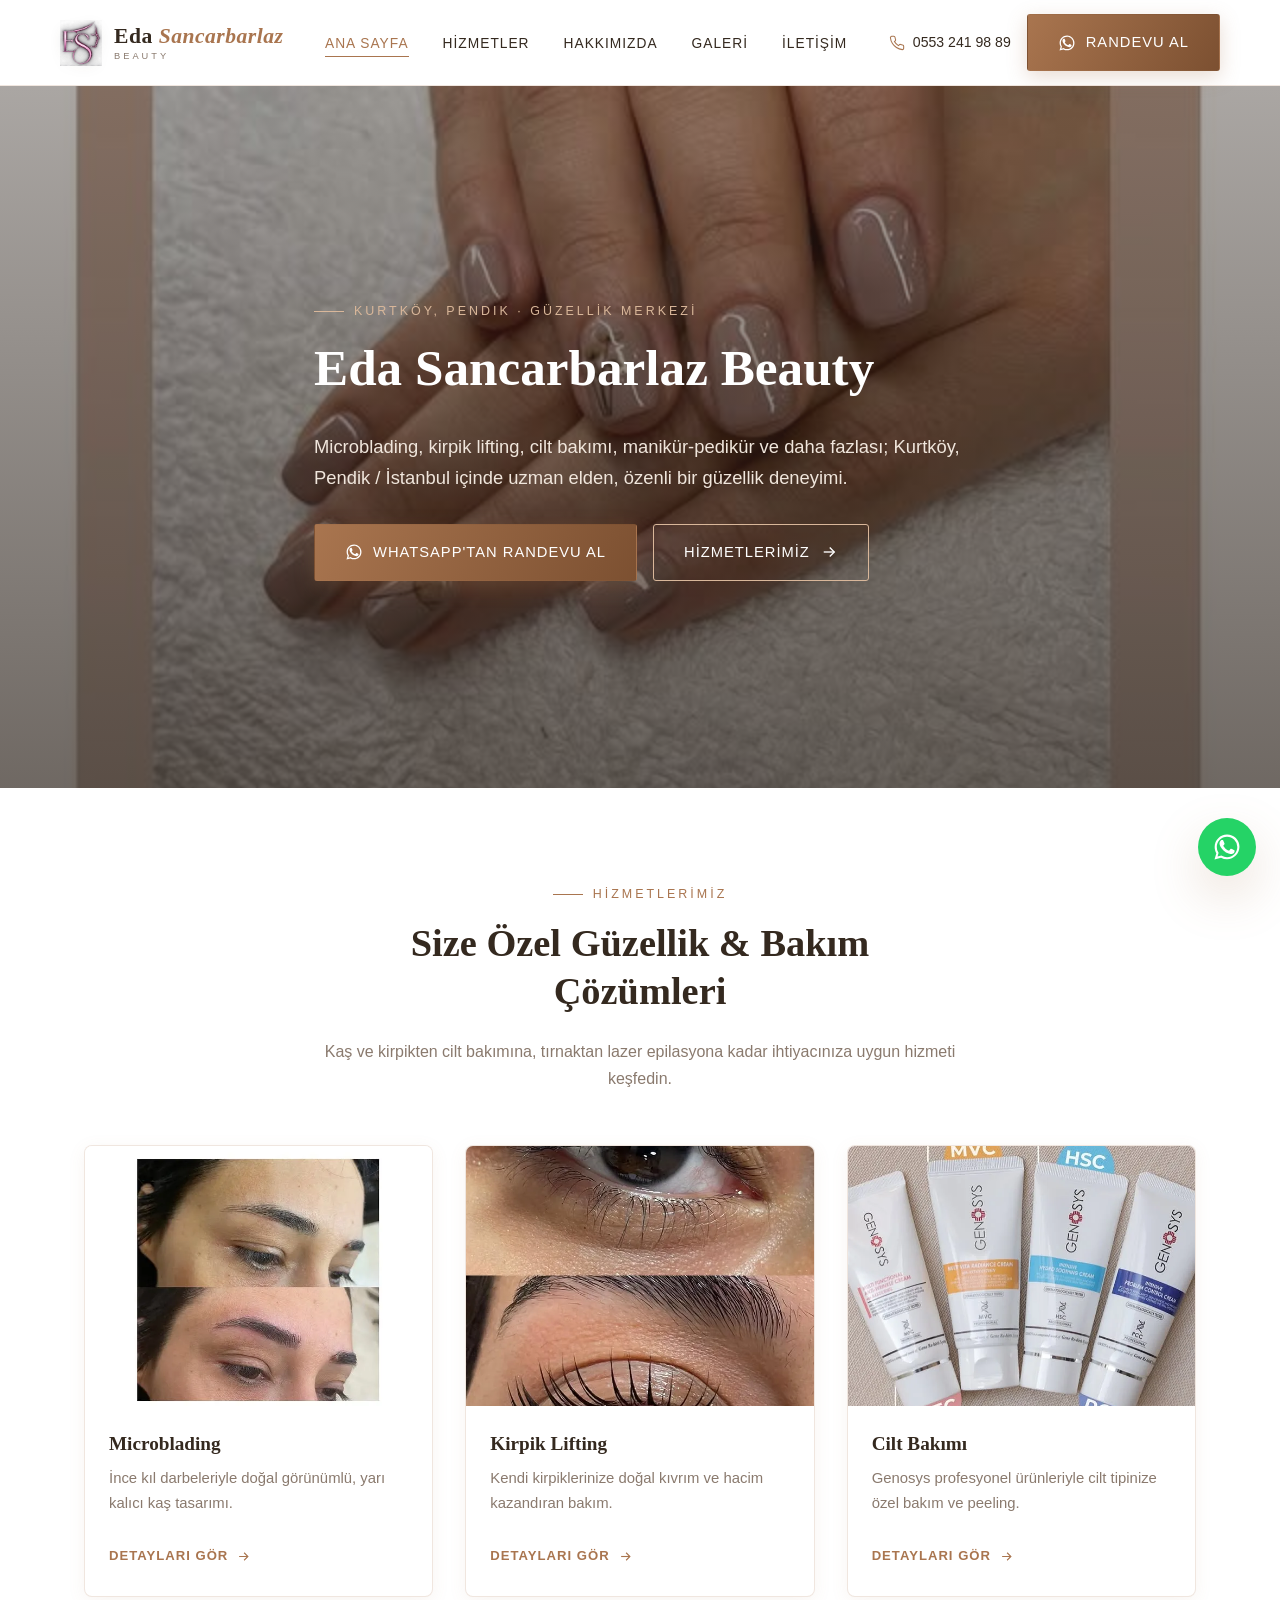
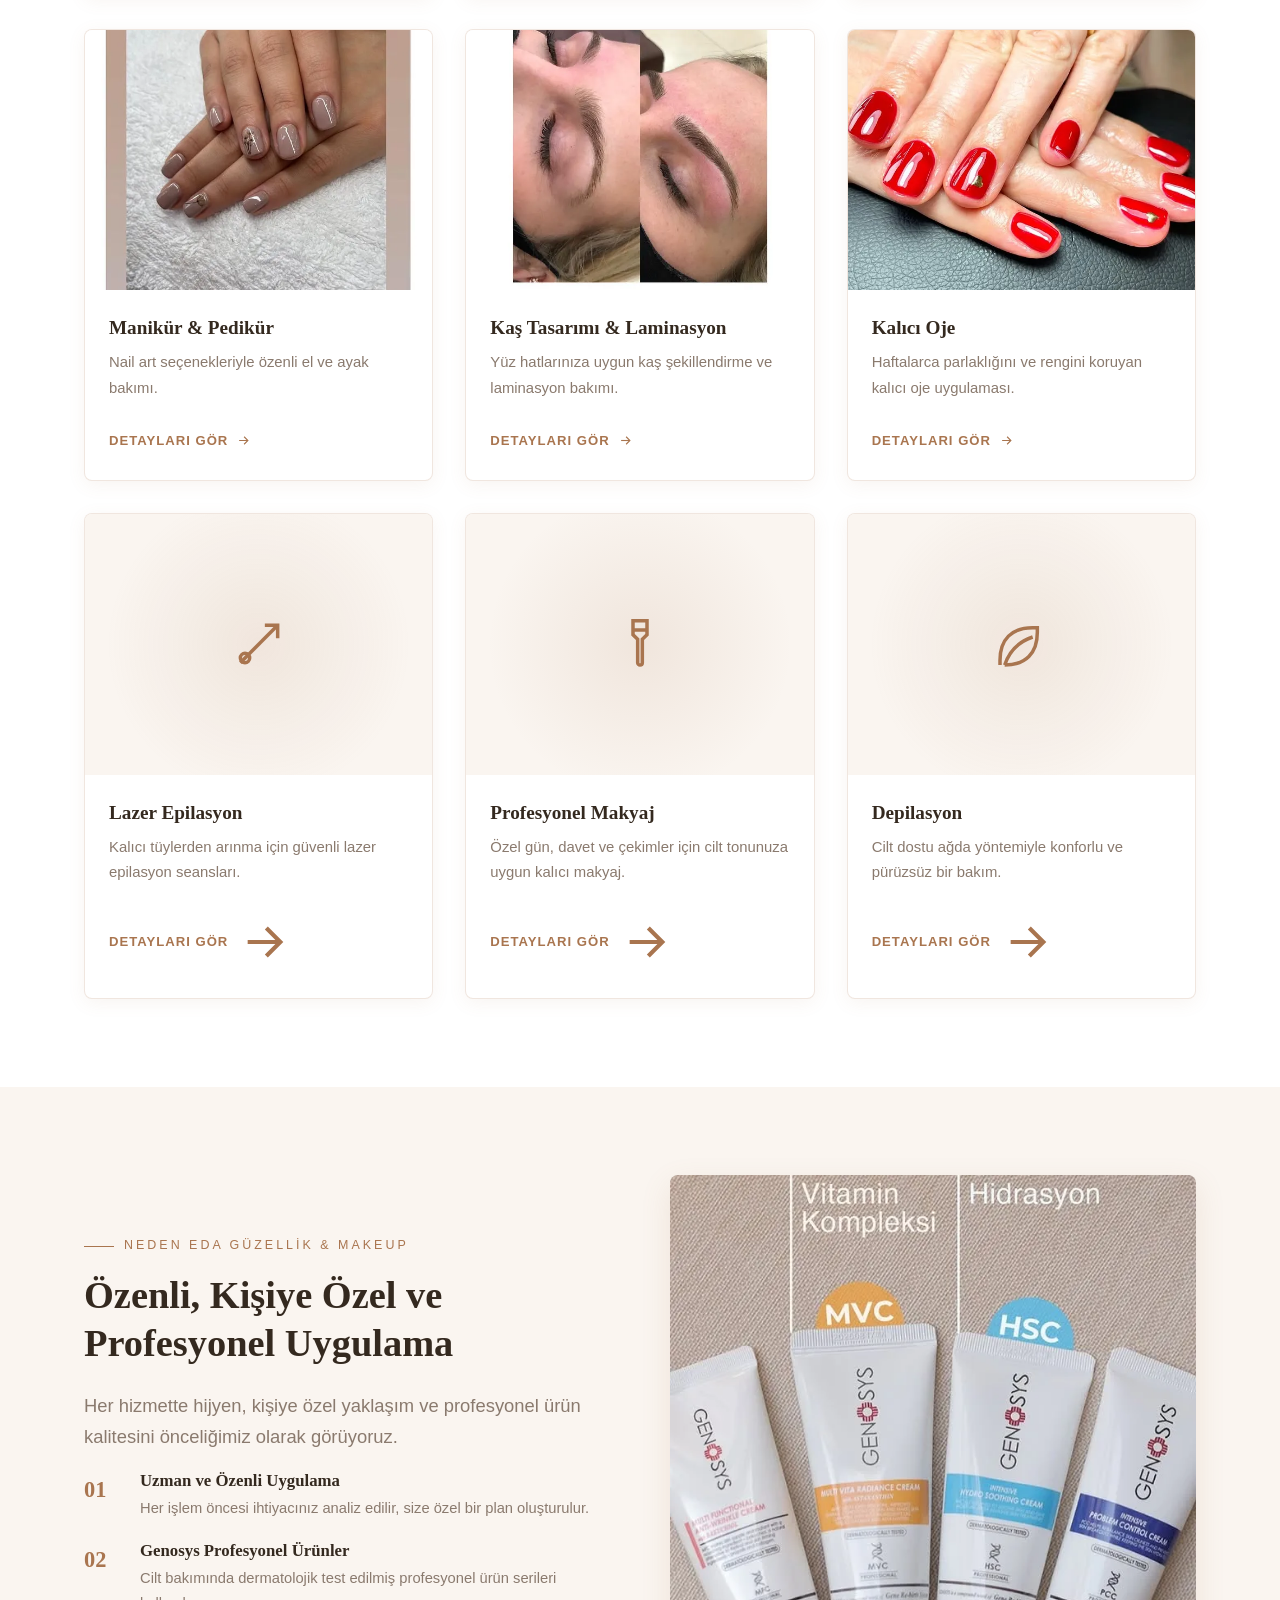
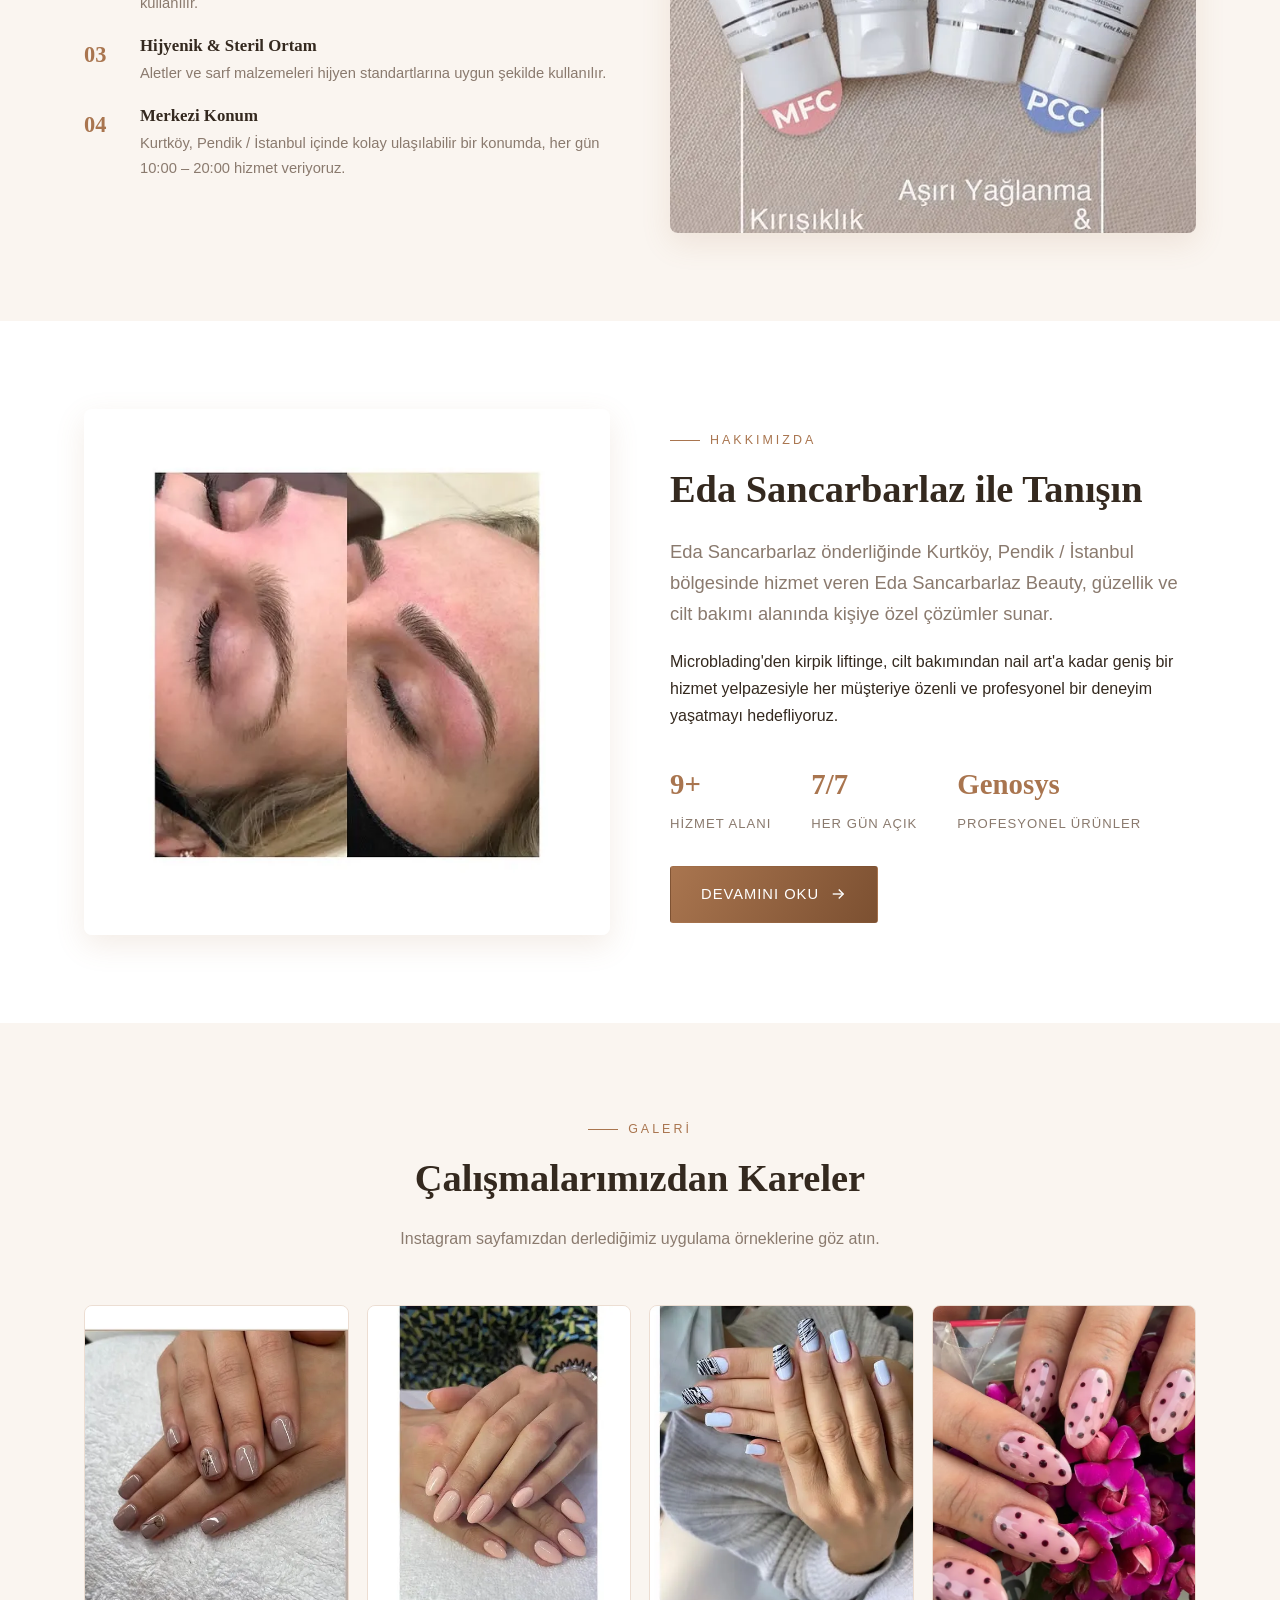
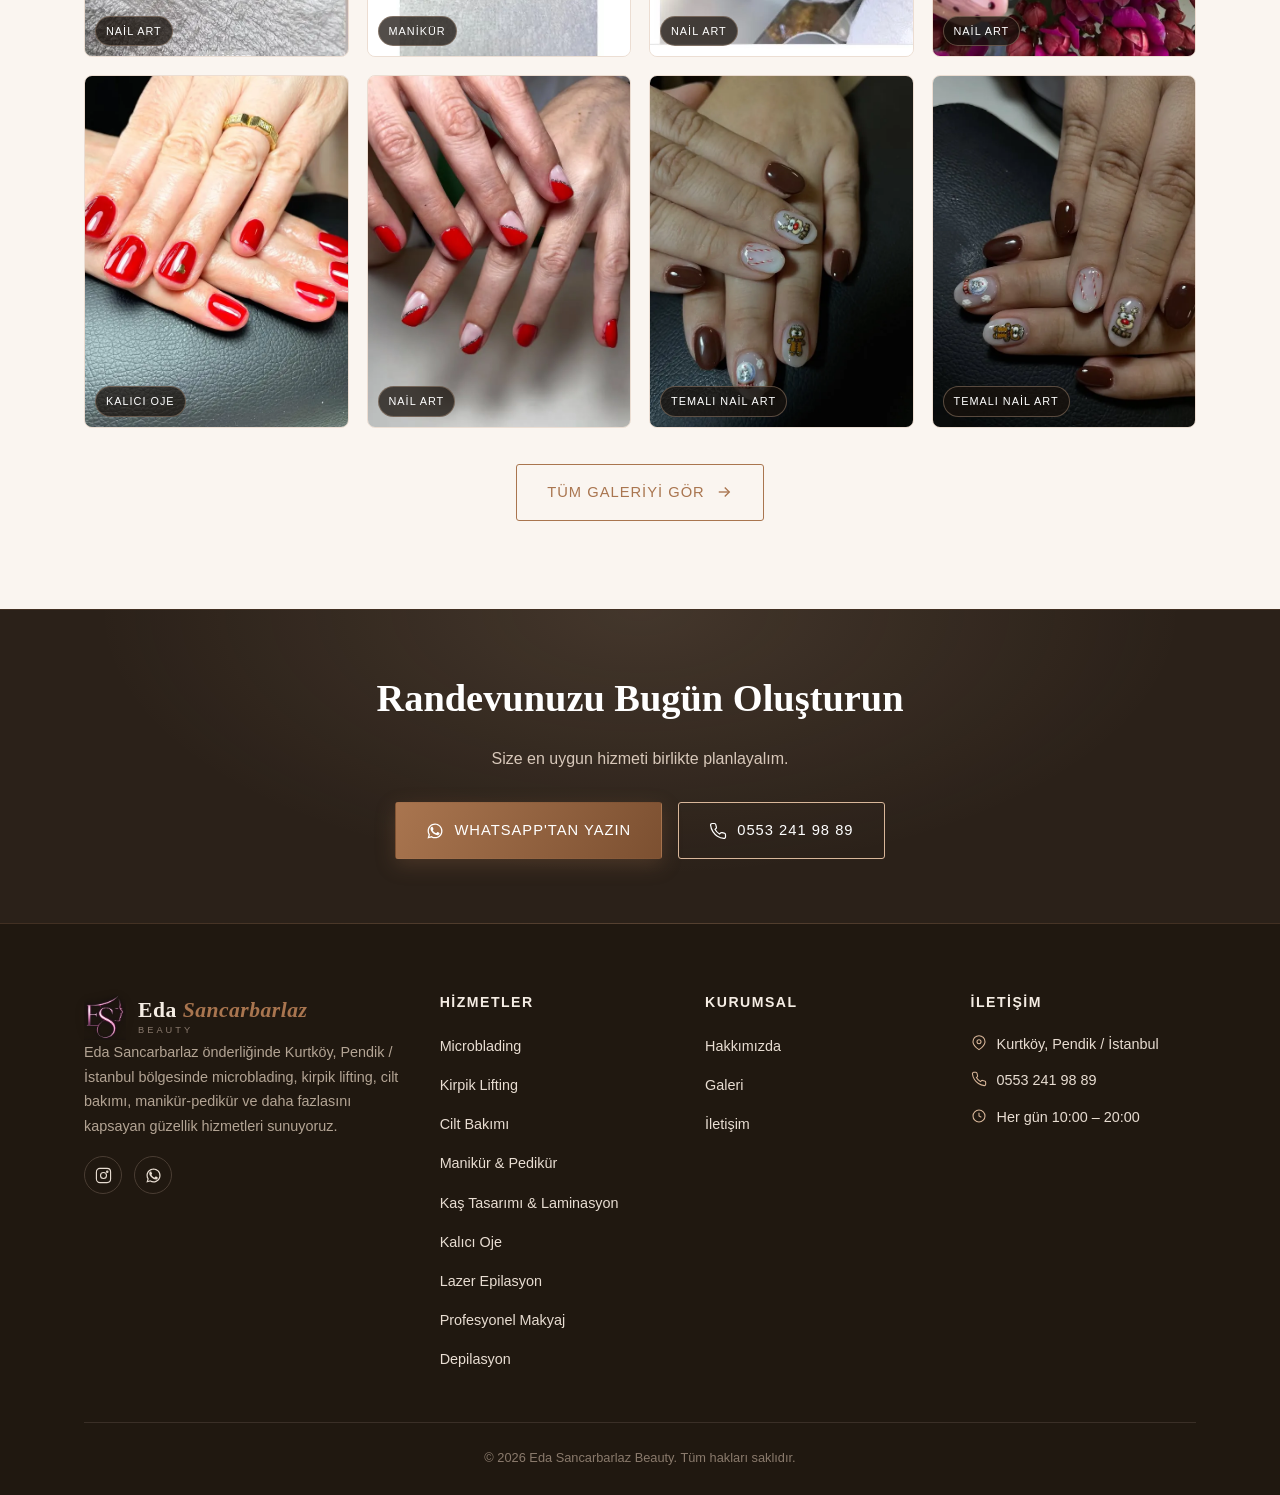
==== index.html @ d4bb1d7d "Add files via upload" ====
﻿<!DOCTYPE html>
<html lang="tr">
<head>
<meta charset="UTF-8">
<meta name="viewport" content="width=device-width, initial-scale=1.0">
<title>Eda Sancarbarlaz Beauty | Kurtköy, Pendik Güzellik Merkezi - Microblading, Kirpik Lifting, Cilt Bakımı</title>
<meta name="description" content="Kurtköy, Pendik / İstanbul içinde microblading, kirpik lifting, cilt bakımı, manikür-pedikür, kalıcı oje ve lazer epilasyon hizmetleri. Eda Sancarbarlaz Beauty ile randevunuzu oluşturun.">
<link rel="canonical" href="https://www.edasancarbarlazbeauty.com/">
<meta property="og:type" content="website">
<meta property="og:title" content="Eda Sancarbarlaz Beauty | Kurtköy, Pendik Güzellik Merkezi - Microblading, Kirpik Lifting, Cilt Bakımı">
<meta property="og:description" content="Kurtköy, Pendik / İstanbul içinde microblading, kirpik lifting, cilt bakımı, manikür-pedikür, kalıcı oje ve lazer epilasyon hizmetleri. Eda Sancarbarlaz Beauty ile randevunuzu oluşturun.">
<meta property="og:locale" content="tr_TR">
<meta property="og:site_name" content="Eda Sancarbarlaz Beauty">
<meta name="robots" content="index, follow">
<link rel="icon" href="assets/img/favicon.png" type="image/png">
<link rel="preconnect" href="https://fonts.googleapis.com">
<link rel="preconnect" href="https://fonts.gstatic.com" crossorigin="">
<link href="css2?family=Playfair+Display:wght@600;700&amp;family=Jost:wght@300;400;500;600&amp;display=swap" rel="stylesheet">
<link rel="stylesheet" href="assets/css/style.css">

<script type="application/ld+json">
{
  "@context": "https://schema.org",
  "@type": "BeautySalon",
  "name": "Eda Sancarbarlaz Beauty",
  "image": "https://www.edasancarbarlazbeauty.com/assets/img/logo-full.jpg",
  "logo": "https://www.edasancarbarlazbeauty.com/assets/img/logo-full.jpg",
  "url": "https://www.edasancarbarlazbeauty.com/",
  "telephone": "+905532419889",
  "priceRange": "$$",
  "address": {
    "@type": "PostalAddress",
    "addressLocality": "Kurtköy, Pendik",
    "addressRegion": "İstanbul",
    "addressCountry": "TR"
  },
  "openingHoursSpecification": [{
    "@type": "OpeningHoursSpecification",
    "dayOfWeek": ["Monday","Tuesday","Wednesday","Thursday","Friday","Saturday","Sunday"],
    "opens": "10:00",
    "closes": "20:00"
  }],
  "sameAs": ["https://www.instagram.com/edaguzellikmakeup"]
}
</script>
</head>
<body>
<header class="site-header">
  <div class="container header-inner">
    <a href="index.html" class="logo"><picture><source srcset="assets/img/logo-icon.webp" type="image/webp"><img src="assets/img/logo-icon.png" alt="Eda Sancarbarlaz Beauty logo" class="logo-icon"></picture><span class="logo-text">Eda <span>Sancarbarlaz</span><small>Beauty</small></span></a>
    <nav class="main-nav"><ul><li><a class="active" href="index.html">Ana Sayfa</a></li><li><a class="" href="hizmetler.html">Hizmetler</a></li><li><a class="" href="hakkimizda.html">Hakkımızda</a></li><li><a class="" href="galeri.html">Galeri</a></li><li><a class="" href="iletisim.html">İletişim</a></li></ul></nav>
    <div class="header-actions">
      <div class="header-phone"><svg viewbox="0 0 24 24" fill="none" stroke="currentColor" stroke-width="1.6"><path d="M22 16.92v3a2 2 0 0 1-2.18 2 19.79 19.79 0 0 1-8.63-3.07 19.5 19.5 0 0 1-6-6 19.79 19.79 0 0 1-3.07-8.67A2 2 0 0 1 4.11 2h3a2 2 0 0 1 2 1.72c.127.96.361 1.903.7 2.81a2 2 0 0 1-.45 2.11L8.09 9.91a16 16 0 0 0 6 6l1.27-1.27a2 2 0 0 1 2.11-.45c.907.339 1.85.573 2.81.7A2 2 0 0 1 22 16.92z"></path></svg><a href="tel:+905532419889">0553 241 98 89</a></div>
      <a class="btn btn-gold" href="https://wa.me/905532419889" target="_blank" rel="noopener"><svg viewbox="0 0 24 24" fill="currentColor"><path d="M17.472 14.382c-.297-.149-1.758-.867-2.03-.967-.273-.099-.471-.148-.67.15-.197.297-.767.966-.94 1.164-.173.199-.347.223-.644.075-.297-.15-1.255-.463-2.39-1.475-.883-.788-1.48-1.761-1.653-2.059-.173-.297-.018-.458.13-.606.134-.133.298-.347.446-.52.149-.174.198-.298.298-.497.099-.198.05-.371-.025-.52-.075-.149-.669-1.612-.916-2.207-.242-.579-.487-.5-.669-.51-.173-.008-.371-.01-.57-.01-.198 0-.52.074-.792.372-.272.297-1.04 1.016-1.04 2.479 0 1.462 1.065 2.875 1.213 3.074.149.198 2.096 3.2 5.077 4.487.709.306 1.262.489 1.694.625.712.227 1.36.195 1.871.118.571-.085 1.758-.719 2.006-1.413.248-.694.248-1.289.173-1.413-.074-.124-.272-.198-.57-.347z"></path><path d="M12.04 2C6.58 2 2.13 6.45 2.13 11.91c0 1.85.5 3.58 1.36 5.07L2 22l5.2-1.44a9.94 9.94 0 0 0 4.84 1.23h.01c5.46 0 9.91-4.45 9.91-9.91 0-2.65-1.03-5.14-2.9-7.01A9.87 9.87 0 0 0 12.04 2zm0 18.1h-.01a8.2 8.2 0 0 1-4.18-1.14l-.3-.18-3.09.85.83-3.01-.2-.31a8.18 8.18 0 0 1-1.26-4.4c0-4.52 3.68-8.2 8.21-8.2 2.19 0 4.25.86 5.8 2.41a8.15 8.15 0 0 1 2.4 5.8c0 4.53-3.68 8.18-8.2 8.18z"></path></svg>Randevu Al</a>
      <button class="nav-toggle" aria-label="Menü"><span></span><span></span><span></span></button>
    </div>
  </div>
</header>

<section class="hero hero-slider">
  <div class="hero-slides"><div class="hero-slide active" style="background-image:url('assets/img/manikur-mor-cicek-tasarim.jpg')"></div><div class="hero-slide" style="background-image:url('assets/img/kalici-oje-kirmizi.jpg')"></div><div class="hero-slide" style="background-image:url('assets/img/kirpik-lifting-oncesi-sonrasi.jpg')"></div><div class="hero-slide" style="background-image:url('assets/img/genosys-profesyonel-cilt-bakim-urunleri.jpg')"></div><div class="hero-slide" style="background-image:url('assets/img/kas-tasarimi-oncesi-sonrasi.jpg')"></div></div>
  <div class="hero-overlay"></div>
  <div class="container hero-content">
    <div class="eyebrow">KURTKÖY, PENDIK &middot; GÜZELLİK MERKEZİ</div>
    <h1>Eda Sancarbarlaz Beauty</h1>
    <p class="lead">Microblading, kirpik lifting, cilt bakımı, manikür-pedikür ve daha fazlası; Kurtköy, Pendik / İstanbul içinde uzman elden, özenli bir güzellik deneyimi.</p>
    <div class="hero-cta">
      <a class="btn btn-gold" href="https://wa.me/905532419889" target="_blank" rel="noopener"><svg viewbox="0 0 24 24" fill="currentColor"><path d="M17.472 14.382c-.297-.149-1.758-.867-2.03-.967-.273-.099-.471-.148-.67.15-.197.297-.767.966-.94 1.164-.173.199-.347.223-.644.075-.297-.15-1.255-.463-2.39-1.475-.883-.788-1.48-1.761-1.653-2.059-.173-.297-.018-.458.13-.606.134-.133.298-.347.446-.52.149-.174.198-.298.298-.497.099-.198.05-.371-.025-.52-.075-.149-.669-1.612-.916-2.207-.242-.579-.487-.5-.669-.51-.173-.008-.371-.01-.57-.01-.198 0-.52.074-.792.372-.272.297-1.04 1.016-1.04 2.479 0 1.462 1.065 2.875 1.213 3.074.149.198 2.096 3.2 5.077 4.487.709.306 1.262.489 1.694.625.712.227 1.36.195 1.871.118.571-.085 1.758-.719 2.006-1.413.248-.694.248-1.289.173-1.413-.074-.124-.272-.198-.57-.347z"></path><path d="M12.04 2C6.58 2 2.13 6.45 2.13 11.91c0 1.85.5 3.58 1.36 5.07L2 22l5.2-1.44a9.94 9.94 0 0 0 4.84 1.23h.01c5.46 0 9.91-4.45 9.91-9.91 0-2.65-1.03-5.14-2.9-7.01A9.87 9.87 0 0 0 12.04 2zm0 18.1h-.01a8.2 8.2 0 0 1-4.18-1.14l-.3-.18-3.09.85.83-3.01-.2-.31a8.18 8.18 0 0 1-1.26-4.4c0-4.52 3.68-8.2 8.21-8.2 2.19 0 4.25.86 5.8 2.41a8.15 8.15 0 0 1 2.4 5.8c0 4.53-3.68 8.18-8.2 8.18z"></path></svg>WhatsApp'tan Randevu Al</a>
      <a class="btn btn-outline on-dark" href="hizmetler.html">Hizmetlerimiz <svg viewbox="0 0 24 24" fill="none" stroke="currentColor" stroke-width="1.8"><path d="M5 12h14"></path><path d="m13 6 6 6-6 6"></path></svg></a>
    </div>
  </div>
</section>

<section class="section">
  <div class="container">
    <div class="section-head">
      <div class="eyebrow" style="justify-content:center">HİZMETLERİMİZ</div>
      <h2>Size Özel Güzellik &amp; Bakım Çözümleri</h2>
      <p>Kaş ve kirpikten cilt bakımına, tırnaktan lazer epilasyona kadar ihtiyacınıza uygun hizmeti keşfedin.</p>
    </div>
    <div class="grid grid-3"><a class="service-card" href="hizmetler/microblading.html">
          <div class="img-wrap"><picture><source srcset="assets/img/microblading-oncesi-sonrasi.webp" type="image/webp"><img src="assets/img/microblading-oncesi-sonrasi.jpg" alt="Microblading (Kaş Kalıcı Makyaj)" class="" loading="eager"></picture></div>
          <div class="card-body">
            <h3>Microblading</h3>
            <p>İnce kıl darbeleriyle doğal görünümlü, yarı kalıcı kaş tasarımı.</p>
            <span class="card-link">Detayları Gör <svg viewbox="0 0 24 24" fill="none" stroke="currentColor" stroke-width="1.8"><path d="M5 12h14"></path><path d="m13 6 6 6-6 6"></path></svg></span>
          </div>
        </a><a class="service-card" href="hizmetler/kirpik-lifting.html">
          <div class="img-wrap"><picture><source srcset="assets/img/kirpik-lifting-oncesi-sonrasi.webp" type="image/webp"><img src="assets/img/kirpik-lifting-oncesi-sonrasi.jpg" alt="Kirpik Lifting (Lash Lift)" class="" loading="eager"></picture></div>
          <div class="card-body">
            <h3>Kirpik Lifting</h3>
            <p>Kendi kirpiklerinize doğal kıvrım ve hacim kazandıran bakım.</p>
            <span class="card-link">Detayları Gör <svg viewbox="0 0 24 24" fill="none" stroke="currentColor" stroke-width="1.8"><path d="M5 12h14"></path><path d="m13 6 6 6-6 6"></path></svg></span>
          </div>
        </a><a class="service-card" href="hizmetler/cilt-bakimi.html">
          <div class="img-wrap"><picture><source srcset="assets/img/genosys-profesyonel-cilt-bakim-urunleri.webp" type="image/webp"><img src="assets/img/genosys-profesyonel-cilt-bakim-urunleri.jpg" alt="Cilt Bakımı (Genosys Profesyonel Bakım)" class="" loading="eager"></picture></div>
          <div class="card-body">
            <h3>Cilt Bakımı</h3>
            <p>Genosys profesyonel ürünleriyle cilt tipinize özel bakım ve peeling.</p>
            <span class="card-link">Detayları Gör <svg viewbox="0 0 24 24" fill="none" stroke="currentColor" stroke-width="1.8"><path d="M5 12h14"></path><path d="m13 6 6 6-6 6"></path></svg></span>
          </div>
        </a><a class="service-card" href="hizmetler/manikur-pedikur.html">
          <div class="img-wrap"><picture><source srcset="assets/img/manikur-mor-cicek-tasarim.webp" type="image/webp"><img src="assets/img/manikur-mor-cicek-tasarim.jpg" alt="Manikür & Pedikür" class="" loading="eager"></picture></div>
          <div class="card-body">
            <h3>Manikür & Pedikür</h3>
            <p>Nail art seçenekleriyle özenli el ve ayak bakımı.</p>
            <span class="card-link">Detayları Gör <svg viewbox="0 0 24 24" fill="none" stroke="currentColor" stroke-width="1.8"><path d="M5 12h14"></path><path d="m13 6 6 6-6 6"></path></svg></span>
          </div>
        </a><a class="service-card" href="hizmetler/kas-tasarimi.html">
          <div class="img-wrap"><picture><source srcset="assets/img/kas-tasarimi-oncesi-sonrasi.webp" type="image/webp"><img src="assets/img/kas-tasarimi-oncesi-sonrasi.jpg" alt="Kaş Tasarımı & Laminasyon" class="" loading="eager"></picture></div>
          <div class="card-body">
            <h3>Kaş Tasarımı & Laminasyon</h3>
            <p>Yüz hatlarınıza uygun kaş şekillendirme ve laminasyon bakımı.</p>
            <span class="card-link">Detayları Gör <svg viewbox="0 0 24 24" fill="none" stroke="currentColor" stroke-width="1.8"><path d="M5 12h14"></path><path d="m13 6 6 6-6 6"></path></svg></span>
          </div>
        </a><a class="service-card" href="hizmetler/kalici-oje.html">
          <div class="img-wrap"><picture><source srcset="assets/img/kalici-oje-kirmizi.webp" type="image/webp"><img src="assets/img/kalici-oje-kirmizi.jpg" alt="Kalıcı Oje" class="" loading="eager"></picture></div>
          <div class="card-body">
            <h3>Kalıcı Oje</h3>
            <p>Haftalarca parlaklığını ve rengini koruyan kalıcı oje uygulaması.</p>
            <span class="card-link">Detayları Gör <svg viewbox="0 0 24 24" fill="none" stroke="currentColor" stroke-width="1.8"><path d="M5 12h14"></path><path d="m13 6 6 6-6 6"></path></svg></span>
          </div>
        </a><a class="service-card icon-card" href="hizmetler/lazer-epilasyon.html">
          <div class="icon-wrap"><svg viewbox="0 0 24 24" fill="none" stroke="currentColor" stroke-width="1.5"><path d="M4 20 20 4"></path><path d="M14.5 4h5.5v5.5"></path><circle cx="6" cy="18" r="2"></circle></svg></div>
          <div class="card-body">
            <h3>Lazer Epilasyon</h3>
            <p>Kalıcı tüylerden arınma için güvenli lazer epilasyon seansları.</p>
            <span class="card-link">Detayları Gör <svg viewbox="0 0 24 24" fill="none" stroke="currentColor" stroke-width="1.8"><path d="M5 12h14"></path><path d="m13 6 6 6-6 6"></path></svg></span>
          </div>
        </a><a class="service-card icon-card" href="hizmetler/profesyonel-makyaj.html">
          <div class="icon-wrap"><svg viewbox="0 0 24 24" fill="none" stroke="currentColor" stroke-width="1.5"><path d="M9 2h6v6l-2 2v10a1 1 0 0 1-1 1c-.55 0-1-.45-1-1V10L9 8V2z"></path><path d="M9 6h6"></path></svg></div>
          <div class="card-body">
            <h3>Profesyonel Makyaj</h3>
            <p>Özel gün, davet ve çekimler için cilt tonunuza uygun kalıcı makyaj.</p>
            <span class="card-link">Detayları Gör <svg viewbox="0 0 24 24" fill="none" stroke="currentColor" stroke-width="1.8"><path d="M5 12h14"></path><path d="m13 6 6 6-6 6"></path></svg></span>
          </div>
        </a><a class="service-card icon-card" href="hizmetler/depilasyon.html">
          <div class="icon-wrap"><svg viewbox="0 0 24 24" fill="none" stroke="currentColor" stroke-width="1.5"><path d="M5 21c9 0 14-5 14-14V5h-2C8 5 3 10 3 19v2"></path><path d="M5 21c2-6 6-10 12-12"></path></svg></div>
          <div class="card-body">
            <h3>Depilasyon</h3>
            <p>Cilt dostu ağda yöntemiyle konforlu ve pürüzsüz bir bakım.</p>
            <span class="card-link">Detayları Gör <svg viewbox="0 0 24 24" fill="none" stroke="currentColor" stroke-width="1.8"><path d="M5 12h14"></path><path d="m13 6 6 6-6 6"></path></svg></span>
          </div>
        </a></div>
  </div>
</section>

<section class="section alt">
  <div class="container split">
    <div>
      <div class="eyebrow">NEDEN EDA GÜZELLİK &amp; MAKEUP</div>
      <h2>Özenli, Kişiye Özel ve Profesyonel Uygulama</h2>
      <p class="lead">Her hizmette hijyen, kişiye özel yaklaşım ve profesyonel ürün kalitesini önceliğimiz olarak görüyoruz.</p>
      <ul class="feature-list"><li><span class="num">01</span><div><h4>Uzman ve Özenli Uygulama</h4><p>Her işlem öncesi ihtiyacınız analiz edilir, size özel bir plan oluşturulur.</p></div></li><li><span class="num">02</span><div><h4>Genosys Profesyonel Ürünler</h4><p>Cilt bakımında dermatolojik test edilmiş profesyonel ürün serileri kullanılır.</p></div></li><li><span class="num">03</span><div><h4>Hijyenik &amp; Steril Ortam</h4><p>Aletler ve sarf malzemeleri hijyen standartlarına uygun şekilde kullanılır.</p></div></li><li><span class="num">04</span><div><h4>Merkezi Konum</h4><p>Kurtköy, Pendik / İstanbul içinde kolay ulaşılabilir bir konumda, her gün 10:00 – 20:00 hizmet veriyoruz.</p></div></li></ul>
    </div>
    <div><picture><source srcset="assets/img/genosys-profesyonel-cilt-bakim-urunleri.webp" type="image/webp"><img src="assets/img/genosys-profesyonel-cilt-bakim-urunleri.jpg" alt="Eda Sancarbarlaz Beauty cilt bakım ürünleri" class="" loading="eager"></picture></div>
  </div>
</section>

<section class="section">
  <div class="container split">
    <div><picture><source srcset="assets/img/kas-tasarimi-oncesi-sonrasi.webp" type="image/webp"><img src="assets/img/kas-tasarimi-oncesi-sonrasi.jpg" alt="Eda Sancarbarlaz kaş tasarımı uygulaması" class="" loading="eager"></picture></div>
    <div>
      <div class="eyebrow">HAKKIMIZDA</div>
      <h2>Eda Sancarbarlaz ile Tanışın</h2>
      <p class="lead">Eda Sancarbarlaz önderliğinde Kurtköy, Pendik / İstanbul bölgesinde hizmet veren Eda Sancarbarlaz Beauty, güzellik ve cilt bakımı alanında kişiye özel çözümler sunar.</p>
      <p>Microblading'den kirpik liftinge, cilt bakımından nail art'a kadar geniş bir hizmet yelpazesiyle her müşteriye özenli ve profesyonel bir deneyim yaşatmayı hedefliyoruz.</p>
      <div class="stat-row">
        <div class="stat"><b>9+</b><span>Hizmet Alanı</span></div>
        <div class="stat"><b>7/7</b><span>Her Gün Açık</span></div>
        <div class="stat"><b>Genosys</b><span>Profesyonel Ürünler</span></div>
      </div>
      <div class="hero-cta"><a class="btn btn-primary" href="hakkimizda.html">Devamını Oku <svg viewbox="0 0 24 24" fill="none" stroke="currentColor" stroke-width="1.8"><path d="M5 12h14"></path><path d="m13 6 6 6-6 6"></path></svg></a></div>
    </div>
  </div>
</section>

<section class="section alt">
  <div class="container">
    <div class="section-head">
      <div class="eyebrow" style="justify-content:center">GALERİ</div>
      <h2>Çalışmalarımızdan Kareler</h2>
      <p>Instagram sayfamızdan derlediğimiz uygulama örneklerine göz atın.</p>
    </div>
    <div class="gallery-grid"><a href="galeri.html" class="gallery-item" data-cat="nail">
          <picture><source srcset="assets/img/manikur-mor-cicek-tasarim.webp" type="image/webp"><img src="assets/img/manikur-mor-cicek-tasarim.jpg" alt="Nail Art" class="" loading="eager"></picture>
          <span class="tag">Nail Art</span>
        </a><a href="galeri.html" class="gallery-item" data-cat="nail">
          <picture><source srcset="assets/img/manikur-nude-oje.webp" type="image/webp"><img src="assets/img/manikur-nude-oje.jpg" alt="Manikür" class="" loading="eager"></picture>
          <span class="tag">Manikür</span>
        </a><a href="galeri.html" class="gallery-item" data-cat="nail">
          <picture><source srcset="assets/img/nail-art-beyaz-desen.webp" type="image/webp"><img src="assets/img/nail-art-beyaz-desen.jpg" alt="Nail Art" class="" loading="eager"></picture>
          <span class="tag">Nail Art</span>
        </a><a href="galeri.html" class="gallery-item" data-cat="nail">
          <picture><source srcset="assets/img/manikur-pembe-puanli-tasarim.webp" type="image/webp"><img src="assets/img/manikur-pembe-puanli-tasarim.jpg" alt="Nail Art" class="" loading="eager"></picture>
          <span class="tag">Nail Art</span>
        </a><a href="galeri.html" class="gallery-item" data-cat="nail">
          <picture><source srcset="assets/img/kalici-oje-kirmizi.webp" type="image/webp"><img src="assets/img/kalici-oje-kirmizi.jpg" alt="Kalıcı Oje" class="" loading="eager"></picture>
          <span class="tag">Kalıcı Oje</span>
        </a><a href="galeri.html" class="gallery-item" data-cat="nail">
          <picture><source srcset="assets/img/nail-art-kirmizi-simli-french.webp" type="image/webp"><img src="assets/img/nail-art-kirmizi-simli-french.jpg" alt="Nail Art" class="" loading="eager"></picture>
          <span class="tag">Nail Art</span>
        </a><a href="galeri.html" class="gallery-item" data-cat="nail">
          <picture><source srcset="assets/img/nail-art-kis-temasi-1.webp" type="image/webp"><img src="assets/img/nail-art-kis-temasi-1.jpg" alt="Temalı Nail Art" class="" loading="eager"></picture>
          <span class="tag">Temalı Nail Art</span>
        </a><a href="galeri.html" class="gallery-item" data-cat="nail">
          <picture><source srcset="assets/img/nail-art-kis-temasi-2.webp" type="image/webp"><img src="assets/img/nail-art-kis-temasi-2.jpg" alt="Temalı Nail Art" class="" loading="eager"></picture>
          <span class="tag">Temalı Nail Art</span>
        </a></div>
    <div style="text-align:center; margin-top:36px">
      <a class="btn btn-outline" href="galeri.html">Tüm Galeriyi Gör <svg viewbox="0 0 24 24" fill="none" stroke="currentColor" stroke-width="1.8"><path d="M5 12h14"></path><path d="m13 6 6 6-6 6"></path></svg></a>
    </div>
  </div>
</section>

<section class="cta-band">
  <div class="container">
    <h2>Randevunuzu Bugün Oluşturun</h2>
    <p>Size en uygun hizmeti birlikte planlayalım.</p>
    <div class="hero-cta">
      <a class="btn btn-gold" href="https://wa.me/905532419889" target="_blank" rel="noopener"><svg viewbox="0 0 24 24" fill="currentColor"><path d="M17.472 14.382c-.297-.149-1.758-.867-2.03-.967-.273-.099-.471-.148-.67.15-.197.297-.767.966-.94 1.164-.173.199-.347.223-.644.075-.297-.15-1.255-.463-2.39-1.475-.883-.788-1.48-1.761-1.653-2.059-.173-.297-.018-.458.13-.606.134-.133.298-.347.446-.52.149-.174.198-.298.298-.497.099-.198.05-.371-.025-.52-.075-.149-.669-1.612-.916-2.207-.242-.579-.487-.5-.669-.51-.173-.008-.371-.01-.57-.01-.198 0-.52.074-.792.372-.272.297-1.04 1.016-1.04 2.479 0 1.462 1.065 2.875 1.213 3.074.149.198 2.096 3.2 5.077 4.487.709.306 1.262.489 1.694.625.712.227 1.36.195 1.871.118.571-.085 1.758-.719 2.006-1.413.248-.694.248-1.289.173-1.413-.074-.124-.272-.198-.57-.347z"></path><path d="M12.04 2C6.58 2 2.13 6.45 2.13 11.91c0 1.85.5 3.58 1.36 5.07L2 22l5.2-1.44a9.94 9.94 0 0 0 4.84 1.23h.01c5.46 0 9.91-4.45 9.91-9.91 0-2.65-1.03-5.14-2.9-7.01A9.87 9.87 0 0 0 12.04 2zm0 18.1h-.01a8.2 8.2 0 0 1-4.18-1.14l-.3-.18-3.09.85.83-3.01-.2-.31a8.18 8.18 0 0 1-1.26-4.4c0-4.52 3.68-8.2 8.21-8.2 2.19 0 4.25.86 5.8 2.41a8.15 8.15 0 0 1 2.4 5.8c0 4.53-3.68 8.18-8.2 8.18z"></path></svg>WhatsApp'tan Yazın</a>
      <a class="btn btn-outline on-dark" href="tel:+905532419889"><svg viewbox="0 0 24 24" fill="none" stroke="currentColor" stroke-width="1.6"><path d="M22 16.92v3a2 2 0 0 1-2.18 2 19.79 19.79 0 0 1-8.63-3.07 19.5 19.5 0 0 1-6-6 19.79 19.79 0 0 1-3.07-8.67A2 2 0 0 1 4.11 2h3a2 2 0 0 1 2 1.72c.127.96.361 1.903.7 2.81a2 2 0 0 1-.45 2.11L8.09 9.91a16 16 0 0 0 6 6l1.27-1.27a2 2 0 0 1 2.11-.45c.907.339 1.85.573 2.81.7A2 2 0 0 1 22 16.92z"></path></svg>0553 241 98 89</a>
    </div>
  </div>
</section>

<footer class="site-footer">
  <div class="container">
    <div class="footer-grid">
      <div>
        <a href="index.html" class="logo"><picture><source srcset="assets/img/logo-icon.webp" type="image/webp"><img src="assets/img/logo-icon.png" alt="Eda Sancarbarlaz Beauty logo" class="logo-icon"></picture><span class="logo-text">Eda <span>Sancarbarlaz</span><small>Beauty</small></span></a>
        <p>Eda Sancarbarlaz önderliğinde Kurtköy, Pendik / İstanbul bölgesinde microblading, kirpik lifting, cilt bakımı, manikür-pedikür ve daha fazlasını kapsayan güzellik hizmetleri sunuyoruz.</p>
        <div class="footer-social">
          <a href="https://www.instagram.com/edaguzellikmakeup" target="_blank" rel="noopener" aria-label="Instagram"><svg viewbox="0 0 24 24" fill="none" stroke="currentColor" stroke-width="1.6"><rect x="2" y="2" width="20" height="20" rx="5"></rect><circle cx="12" cy="12" r="4.2"></circle><circle cx="17.3" cy="6.7" r="1"></circle></svg></a>
          <a href="https://wa.me/905532419889" target="_blank" rel="noopener" aria-label="WhatsApp"><svg viewbox="0 0 24 24" fill="currentColor"><path d="M17.472 14.382c-.297-.149-1.758-.867-2.03-.967-.273-.099-.471-.148-.67.15-.197.297-.767.966-.94 1.164-.173.199-.347.223-.644.075-.297-.15-1.255-.463-2.39-1.475-.883-.788-1.48-1.761-1.653-2.059-.173-.297-.018-.458.13-.606.134-.133.298-.347.446-.52.149-.174.198-.298.298-.497.099-.198.05-.371-.025-.52-.075-.149-.669-1.612-.916-2.207-.242-.579-.487-.5-.669-.51-.173-.008-.371-.01-.57-.01-.198 0-.52.074-.792.372-.272.297-1.04 1.016-1.04 2.479 0 1.462 1.065 2.875 1.213 3.074.149.198 2.096 3.2 5.077 4.487.709.306 1.262.489 1.694.625.712.227 1.36.195 1.871.118.571-.085 1.758-.719 2.006-1.413.248-.694.248-1.289.173-1.413-.074-.124-.272-.198-.57-.347z"></path><path d="M12.04 2C6.58 2 2.13 6.45 2.13 11.91c0 1.85.5 3.58 1.36 5.07L2 22l5.2-1.44a9.94 9.94 0 0 0 4.84 1.23h.01c5.46 0 9.91-4.45 9.91-9.91 0-2.65-1.03-5.14-2.9-7.01A9.87 9.87 0 0 0 12.04 2zm0 18.1h-.01a8.2 8.2 0 0 1-4.18-1.14l-.3-.18-3.09.85.83-3.01-.2-.31a8.18 8.18 0 0 1-1.26-4.4c0-4.52 3.68-8.2 8.21-8.2 2.19 0 4.25.86 5.8 2.41a8.15 8.15 0 0 1 2.4 5.8c0 4.53-3.68 8.18-8.2 8.18z"></path></svg></a>
        </div>
      </div>
      <div>
        <h4>Hizmetler</h4>
        <ul class="footer-links"><li><a href="hizmetler/microblading.html">Microblading</a></li><li><a href="hizmetler/kirpik-lifting.html">Kirpik Lifting</a></li><li><a href="hizmetler/cilt-bakimi.html">Cilt Bakımı</a></li><li><a href="hizmetler/manikur-pedikur.html">Manikür & Pedikür</a></li><li><a href="hizmetler/kas-tasarimi.html">Kaş Tasarımı & Laminasyon</a></li><li><a href="hizmetler/kalici-oje.html">Kalıcı Oje</a></li><li><a href="hizmetler/lazer-epilasyon.html">Lazer Epilasyon</a></li><li><a href="hizmetler/profesyonel-makyaj.html">Profesyonel Makyaj</a></li><li><a href="hizmetler/depilasyon.html">Depilasyon</a></li></ul>
      </div>
      <div>
        <h4>Kurumsal</h4>
        <ul class="footer-links">
          <li><a href="hakkimizda.html">Hakkımızda</a></li>
          <li><a href="galeri.html">Galeri</a></li>
          <li><a href="iletisim.html">İletişim</a></li>
        </ul>
      </div>
      <div>
        <h4>İletişim</h4>
        <ul class="footer-links footer-contact">
          <li><svg viewbox="0 0 24 24" fill="none" stroke="currentColor" stroke-width="1.6"><path d="M21 10c0 6-9 12-9 12s-9-6-9-12a9 9 0 1 1 18 0z"></path><circle cx="12" cy="10" r="3"></circle></svg> <span>Kurtköy, Pendik / İstanbul</span></li>
          <li><svg viewbox="0 0 24 24" fill="none" stroke="currentColor" stroke-width="1.6"><path d="M22 16.92v3a2 2 0 0 1-2.18 2 19.79 19.79 0 0 1-8.63-3.07 19.5 19.5 0 0 1-6-6 19.79 19.79 0 0 1-3.07-8.67A2 2 0 0 1 4.11 2h3a2 2 0 0 1 2 1.72c.127.96.361 1.903.7 2.81a2 2 0 0 1-.45 2.11L8.09 9.91a16 16 0 0 0 6 6l1.27-1.27a2 2 0 0 1 2.11-.45c.907.339 1.85.573 2.81.7A2 2 0 0 1 22 16.92z"></path></svg> <a href="tel:+905532419889">0553 241 98 89</a></li>
          <li><svg viewbox="0 0 24 24" fill="none" stroke="currentColor" stroke-width="1.6"><circle cx="12" cy="12" r="9"></circle><path d="M12 7v5l3.5 2"></path></svg> <span>Her gün 10:00 – 20:00</span></li>
        </ul>
      </div>
    </div>
    <div class="footer-bottom">
      &copy; <span id="year"></span> Eda Sancarbarlaz Beauty. Tüm hakları saklıdır.
    </div>
  </div>
</footer>
<a href="https://wa.me/905532419889" target="_blank" rel="noopener" class="wa-float" aria-label="WhatsApp'tan yaz"><svg viewbox="0 0 24 24" fill="currentColor"><path d="M17.472 14.382c-.297-.149-1.758-.867-2.03-.967-.273-.099-.471-.148-.67.15-.197.297-.767.966-.94 1.164-.173.199-.347.223-.644.075-.297-.15-1.255-.463-2.39-1.475-.883-.788-1.48-1.761-1.653-2.059-.173-.297-.018-.458.13-.606.134-.133.298-.347.446-.52.149-.174.198-.298.298-.497.099-.198.05-.371-.025-.52-.075-.149-.669-1.612-.916-2.207-.242-.579-.487-.5-.669-.51-.173-.008-.371-.01-.57-.01-.198 0-.52.074-.792.372-.272.297-1.04 1.016-1.04 2.479 0 1.462 1.065 2.875 1.213 3.074.149.198 2.096 3.2 5.077 4.487.709.306 1.262.489 1.694.625.712.227 1.36.195 1.871.118.571-.085 1.758-.719 2.006-1.413.248-.694.248-1.289.173-1.413-.074-.124-.272-.198-.57-.347z"></path><path d="M12.04 2C6.58 2 2.13 6.45 2.13 11.91c0 1.85.5 3.58 1.36 5.07L2 22l5.2-1.44a9.94 9.94 0 0 0 4.84 1.23h.01c5.46 0 9.91-4.45 9.91-9.91 0-2.65-1.03-5.14-2.9-7.01A9.87 9.87 0 0 0 12.04 2zm0 18.1h-.01a8.2 8.2 0 0 1-4.18-1.14l-.3-.18-3.09.85.83-3.01-.2-.31a8.18 8.18 0 0 1-1.26-4.4c0-4.52 3.68-8.2 8.21-8.2 2.19 0 4.25.86 5.8 2.41a8.15 8.15 0 0 1 2.4 5.8c0 4.53-3.68 8.18-8.2 8.18z"></path></svg></a>
<script>document.getElementById('year').textContent = new Date().getFullYear();</script>
<script src="assets/js/main.js"></script>

</body>
</html>
---- assets/css/style.css ----
/* ==========================================================================
   Eda Sancarbarlaz Beauty — Ana Stil Dosyası
   Tema: Nude Zarafet (beyaz zemin / nude-karamel vurgu)
   ========================================================================== */

:root {
  --color-bg: #ffffff;
  --color-bg-alt: #faf5f0;
  --color-bg-card: #ffffff;
  --color-dark: #2b2119;         /* koyu espresso — footer / cta bandı */
  --color-dark-2: #201810;
  --color-gold: #a9754f;         /* ana nude/karamel vurgu (eski "gold" değişken adı korunuyor) */
  --color-gold-light: #d9b79a;   /* açık nude — koyu zeminlerde metin/hover için */
  --color-pink-deep: #7c5031;    /* koyu nude — gradyan / vurgu */
  --color-text: #34291f;
  --color-text-muted: #8a7a6e;
  --color-border: rgba(169, 117, 79, 0.18);
  --color-white: #ffffff;
  --font-heading: 'Playfair Display', Georgia, serif;
  --font-body: 'Jost', 'Segoe UI', sans-serif;
  --container: 1160px;
  --radius: 8px;
  --shadow-soft: 0 10px 30px rgba(169, 117, 79, 0.14);
  --shadow-strong: 0 20px 50px rgba(169, 117, 79, 0.22);
}

* { box-sizing: border-box; }
html { scroll-behavior: smooth; }

body {
  margin: 0;
  font-family: var(--font-body);
  background: var(--color-bg);
  color: var(--color-text);
  font-weight: 300;
  line-height: 1.7;
  font-size: 16px;
  -webkit-font-smoothing: antialiased;
}

img { max-width: 100%; display: block; }

h1, h2, h3, h4 {
  font-family: var(--font-heading);
  font-weight: 600;
  color: var(--color-text);
  line-height: 1.25;
  margin: 0 0 0.6em;
}

h1 { font-size: clamp(2.1rem, 4vw, 3.4rem); font-weight: 700; }
h2 { font-size: clamp(1.7rem, 3vw, 2.4rem); }
h3 { font-size: 1.3rem; }

p { margin: 0 0 1em; color: var(--color-text); }
p.lead { font-size: 1.15rem; color: var(--color-text-muted); }

a { color: inherit; text-decoration: none; }

.container {
  width: 100%;
  max-width: var(--container);
  margin: 0 auto;
  padding: 0 24px;
}

.section { padding: 88px 0; }
.section.alt { background: var(--color-bg-alt); }
.section.dark { background: var(--color-dark); color: #f2e9e0; }
.section.dark h2, .section.dark h3, .section.dark p { color: #f2e9e0; }
.section.dark p.lead { color: #d8c8ba; }
.section-tight { padding: 56px 0; }

.eyebrow {
  display: inline-flex;
  align-items: center;
  gap: 10px;
  font-family: var(--font-body);
  letter-spacing: 3px;
  text-transform: uppercase;
  font-size: 0.78rem;
  color: var(--color-gold);
  font-weight: 500;
  margin-bottom: 14px;
}
.eyebrow::before { content: ""; width: 30px; height: 1px; background: var(--color-gold); display: inline-block; }

.section-head { max-width: 640px; margin: 0 auto 52px; text-align: center; }
.section-head p { color: var(--color-text-muted); }

/* Buttons */
.btn {
  display: inline-flex;
  align-items: center;
  gap: 10px;
  padding: 15px 30px;
  border-radius: 3px;
  font-family: var(--font-body);
  font-size: 0.92rem;
  letter-spacing: 1px;
  text-transform: uppercase;
  font-weight: 500;
  border: 1px solid transparent;
  cursor: pointer;
  transition: all .25s ease;
}
.btn-primary { background: linear-gradient(120deg, var(--color-gold), var(--color-pink-deep)); color: #fff; }
.btn-primary:hover { filter: brightness(1.08); box-shadow: var(--shadow-soft); }
.btn-gold { background: linear-gradient(120deg, var(--color-gold), var(--color-pink-deep)); color: #fff; box-shadow: 0 6px 20px rgba(169,117,79,0.25); }
.btn-gold:hover { filter: brightness(1.06); box-shadow: var(--shadow-strong); }
.btn-outline { border-color: var(--color-gold); color: var(--color-gold); background: transparent; }
.btn-outline:hover { background: rgba(169,117,79,0.08); }
.btn-outline.on-dark { border-color: var(--color-gold-light); color: #fff; }
.btn-outline.on-dark:hover { background: rgba(217,183,154,0.16); }
.btn-block { width: 100%; justify-content: center; }
.btn svg { width: 18px; height: 18px; flex-shrink: 0; }

/* Header */
.site-header {
  position: sticky;
  top: 0;
  z-index: 500;
  background: rgba(255, 255, 255, 0.92);
  backdrop-filter: blur(12px);
  border-bottom: 1px solid var(--color-border);
}
.header-inner {
  display: flex;
  align-items: center;
  justify-content: space-between;
  padding: 14px 0;
}
.logo { display: flex; align-items: center; gap: 12px; }
.logo img.logo-icon { height: 46px; width: auto; filter: drop-shadow(0 2px 6px rgba(52,41,31,0.14)); }
.logo-text {
  font-family: var(--font-heading);
  font-size: 1.35rem;
  font-weight: 700;
  color: var(--color-text);
  letter-spacing: 0.5px;
  line-height: 1.15;
}
.logo-text span { color: var(--color-gold); font-style: italic; }
.logo-text small {
  display: block;
  font-family: var(--font-body);
  font-size: 0.58rem;
  letter-spacing: 3px;
  text-transform: uppercase;
  color: var(--color-text-muted);
  font-weight: 400;
  margin-top: 2px;
}

.main-nav ul {
  list-style: none;
  display: flex;
  gap: 34px;
  margin: 0;
  padding: 0;
}
.main-nav a {
  font-size: 0.86rem;
  letter-spacing: 1px;
  text-transform: uppercase;
  color: var(--color-text);
  font-weight: 500;
  position: relative;
  padding: 6px 0;
}
.main-nav a::after {
  content: "";
  position: absolute;
  left: 0; bottom: 0;
  width: 0; height: 1px;
  background: var(--color-gold);
  transition: width .25s ease;
}
.main-nav a:hover::after,
.main-nav a.active::after { width: 100%; }
.main-nav a.active { color: var(--color-gold); }

.header-actions { display: flex; align-items: center; gap: 16px; }
.header-phone {
  display: flex;
  align-items: center;
  gap: 8px;
  font-size: 0.88rem;
  font-weight: 500;
  color: var(--color-text);
}
.header-phone svg { width: 16px; height: 16px; color: var(--color-gold); }

.nav-toggle {
  display: none;
  flex-direction: column;
  gap: 5px;
  background: none;
  border: none;
  cursor: pointer;
  padding: 6px;
}
.nav-toggle span { width: 24px; height: 2px; background: var(--color-text); display: block; }

/* Hero */
.hero {
  position: relative;
  min-height: 78vh;
  display: flex;
  align-items: center;
  color: #fff;
  background: linear-gradient(180deg, rgba(43,33,25,.4), rgba(43,33,25,.68)), var(--color-dark);
  background-size: cover;
  background-position: center;
  overflow: hidden;
}
.hero-page {
  min-height: 38vh;
  color: var(--color-text);
  background:
    radial-gradient(ellipse 55% 85% at 12% 15%, rgba(169,117,79,0.12), transparent 60%),
    radial-gradient(ellipse 50% 75% at 92% 85%, rgba(124,80,49,0.08), transparent 55%),
    var(--color-bg-alt);
  background-size: auto;
  background-position: 0 0;
}
.hero-page::after {
  content: "";
  position: absolute;
  right: -40px;
  top: 50%;
  transform: translateY(-50%);
  width: 380px;
  height: 380px;
  background: url('../img/logo-icon.png') center / contain no-repeat;
  opacity: 0.08;
  z-index: 0;
  pointer-events: none;
}
@media (max-width: 700px) {
  .hero-page::after { width: 220px; height: 220px; right: -60px; opacity: 0.06; }
}
.hero-page h1 { color: var(--color-text); }
.hero-page p.lead { color: var(--color-text-muted); }
.hero-slides { position: absolute; inset: 0; z-index: 0; }
.hero-slide {
  position: absolute;
  inset: 0;
  background-size: cover;
  background-position: center;
  opacity: 0;
  transition: opacity 1.4s ease;
}
.hero-slide.active { opacity: 1; }
.hero-overlay {
  position: absolute;
  inset: 0;
  z-index: 1;
  background: linear-gradient(180deg, rgba(43,33,25,.4), rgba(43,33,25,.68));
}
.hero-content { position: relative; z-index: 2; max-width: 700px; }
.hero-slider .eyebrow { color: var(--color-gold-light); }
.hero-slider .eyebrow::before { background: var(--color-gold-light); }
.hero-slider h1 { color: #fff; }
.hero-slider p.lead { color: #f0e6dc; }
.hero-cta { display: flex; gap: 16px; margin-top: 30px; flex-wrap: wrap; }

.breadcrumb {
  font-size: 0.82rem;
  letter-spacing: 0.5px;
  color: var(--color-text-muted);
  margin-bottom: 18px;
}
.breadcrumb a { color: var(--color-text-muted); border-bottom: 1px solid rgba(52,41,31,0.2); }
.breadcrumb a:hover { color: var(--color-gold); }
.breadcrumb .sep { margin: 0 8px; opacity: .6; }

/* Grid utilities */
.grid { display: grid; gap: 32px; }
.grid-2 { grid-template-columns: repeat(2, 1fr); }
.grid-3 { grid-template-columns: repeat(3, 1fr); }
.grid-4 { grid-template-columns: repeat(4, 1fr); }
.align-center { align-items: center; }

/* Service cards */
.service-card {
  background: var(--color-bg-card);
  border: 1px solid var(--color-border);
  border-radius: var(--radius);
  overflow: hidden;
  display: flex;
  flex-direction: column;
  box-shadow: 0 4px 18px rgba(169,117,79,0.08);
  transition: transform .3s ease, box-shadow .3s ease, border-color .3s ease;
}
.service-card:hover { transform: translateY(-6px); box-shadow: var(--shadow-soft); border-color: rgba(169,117,79,0.4); }
.service-card .img-wrap { aspect-ratio: 4/3; overflow: hidden; }
.service-card img { width: 100%; height: 100%; object-fit: cover; transition: transform .5s ease; }
.service-card:hover img { transform: scale(1.06); }
.service-card .card-body { padding: 26px 24px 28px; flex: 1; display: flex; flex-direction: column; }
.service-card h3 { margin-bottom: 10px; font-size: 1.2rem; color: var(--color-text); }
.service-card p { font-size: 0.93rem; color: var(--color-text-muted); flex: 1; }
.service-card .card-link {
  margin-top: 14px;
  font-size: 0.82rem;
  letter-spacing: 1px;
  text-transform: uppercase;
  color: var(--color-gold);
  font-weight: 600;
  display: inline-flex;
  align-items: center;
  gap: 8px;
}
.service-card .card-link svg { width: 15px; height: 15px; flex-shrink: 0; }
.service-card.icon-card .icon-wrap {
  aspect-ratio: 4/3;
  display: flex;
  align-items: center;
  justify-content: center;
  background: radial-gradient(circle at center, rgba(169,117,79,0.12), transparent 70%), var(--color-bg-alt);
}
.service-card.icon-card svg { width: 56px; height: 56px; color: var(--color-gold); }

/* Feature list */
.feature-list { list-style: none; margin: 0; padding: 0; display: grid; gap: 20px; }
.feature-list li { display: flex; gap: 16px; align-items: flex-start; }
.feature-list .num {
  font-family: var(--font-heading);
  color: var(--color-gold);
  font-size: 1.4rem;
  font-weight: 700;
  min-width: 40px;
}
.feature-list h4 { margin-bottom: 4px; font-size: 1.05rem; color: var(--color-text); }
.feature-list p { margin: 0; font-size: 0.92rem; color: var(--color-text-muted); }

/* Gallery */
.gallery-filters {
  display: flex;
  gap: 10px;
  flex-wrap: wrap;
  justify-content: center;
  margin-bottom: 40px;
}
.gallery-filters button {
  padding: 9px 20px;
  border: 1px solid var(--color-border);
  background: var(--color-bg-card);
  color: var(--color-text);
  border-radius: 30px;
  font-family: var(--font-body);
  font-size: 0.82rem;
  letter-spacing: 0.5px;
  text-transform: uppercase;
  cursor: pointer;
  transition: all .2s ease;
}
.gallery-filters button:hover { border-color: var(--color-gold); }
.gallery-filters button.active { background: linear-gradient(120deg, var(--color-gold), var(--color-pink-deep)); color: #fff; border-color: transparent; }

.gallery-grid {
  display: grid;
  grid-template-columns: repeat(4, 1fr);
  gap: 18px;
}
.gallery-item {
  position: relative;
  border-radius: var(--radius);
  overflow: hidden;
  cursor: pointer;
  aspect-ratio: 3/4;
  border: 1px solid var(--color-border);
}
.gallery-item img, .gallery-item video { width: 100%; height: 100%; object-fit: cover; transition: transform .5s ease; }
.gallery-item:hover img, .gallery-item:hover video { transform: scale(1.08); }
.gallery-item:hover { box-shadow: var(--shadow-soft); }
.gallery-item .tag {
  position: absolute; left: 10px; bottom: 10px;
  background: rgba(24,18,13,0.75);
  border: 1px solid rgba(217,183,154,0.35);
  color: #fff; font-size: 0.68rem; letter-spacing: 1px; text-transform: uppercase;
  padding: 5px 10px; border-radius: 20px;
}
.gallery-item .play {
  position: absolute; inset: 0; display: flex; align-items: center; justify-content: center;
  background: rgba(24,18,13,0.32);
}
.gallery-item .play svg { width: 42px; height: 42px; color: #fff; }

/* Lightbox */
.lightbox {
  position: fixed; inset: 0; background: rgba(18,13,9,0.95);
  display: none; align-items: center; justify-content: center; z-index: 1000; padding: 30px;
}
.lightbox.open { display: flex; }
.lightbox img, .lightbox video { max-width: 92vw; max-height: 86vh; border-radius: 6px; box-shadow: 0 0 50px rgba(0,0,0,0.4); }
.lightbox-close {
  position: absolute; top: 24px; right: 30px; color: #fff; font-size: 2rem; cursor: pointer; line-height: 1;
  background: none; border: none;
}

/* About / split sections */
.split { display: grid; grid-template-columns: 1fr 1fr; gap: 60px; align-items: center; }
.split img { border-radius: var(--radius); box-shadow: var(--shadow-soft); }
.stat-row { display: flex; gap: 40px; margin-top: 30px; flex-wrap: wrap; }
.stat-row .stat b { font-family: var(--font-heading); font-size: 1.8rem; color: var(--color-gold); display: block; }
.stat-row .stat span { font-size: 0.82rem; text-transform: uppercase; letter-spacing: 1px; color: var(--color-text-muted); }

/* Info cards (contact) */
.info-cards { display: grid; grid-template-columns: repeat(3, 1fr); gap: 24px; }
.info-card {
  background: var(--color-bg-card);
  border: 1px solid var(--color-border);
  border-radius: var(--radius);
  padding: 32px 26px;
  text-align: center;
  box-shadow: 0 4px 18px rgba(169,117,79,0.08);
}
.info-card .icon-circle {
  width: 56px; height: 56px; border-radius: 50%;
  background: radial-gradient(circle, rgba(169,117,79,0.16), transparent 70%);
  border: 1px solid var(--color-border);
  display: flex; align-items: center; justify-content: center;
  margin: 0 auto 18px;
}
.info-card svg { width: 24px; height: 24px; color: var(--color-gold); }
.info-card h3 { font-size: 1.05rem; margin-bottom: 8px; color: var(--color-text); }
.info-card p { font-size: 0.92rem; color: var(--color-text-muted); margin: 0; }
.info-card a.card-cta { display: inline-block; margin-top: 10px; font-size: 0.85rem; color: var(--color-gold); font-weight: 600; }

/* Form */
.contact-form { display: grid; gap: 18px; }
.contact-form .row-2 { display: grid; grid-template-columns: 1fr 1fr; gap: 18px; }
.contact-form label {
  display: block; font-size: 0.78rem; letter-spacing: 1px; text-transform: uppercase;
  color: var(--color-text-muted); margin-bottom: 8px;
}
.contact-form input, .contact-form textarea, .contact-form select {
  width: 100%;
  padding: 13px 16px;
  border: 1px solid var(--color-border);
  border-radius: 4px;
  font-family: var(--font-body);
  font-size: 0.95rem;
  background: var(--color-bg-card);
  color: var(--color-text);
}
.contact-form textarea { resize: vertical; min-height: 120px; }
.contact-form input:focus, .contact-form textarea:focus, .contact-form select:focus {
  outline: none; border-color: var(--color-gold); box-shadow: 0 0 0 3px rgba(169,117,79,0.14);
}
.form-note { font-size: 0.8rem; color: var(--color-text-muted); margin-top: -6px; }

.map-frame { border-radius: var(--radius); overflow: hidden; box-shadow: var(--shadow-soft); border: 1px solid var(--color-border); }
.map-frame iframe { width: 100%; height: 420px; border: 0; display: block; }

/* CTA band */
.cta-band {
  background: radial-gradient(ellipse at top, rgba(217,183,154,0.14), transparent 60%), var(--color-dark);
  color: #fff;
  padding: 64px 0;
  text-align: center;
  border-top: 1px solid var(--color-border);
  border-bottom: 1px solid var(--color-border);
}
.cta-band h2 { color: #fff; }
.cta-band p { color: #d8c8ba; }
.cta-band .hero-cta { justify-content: center; }

/* Footer */
.site-footer { background: var(--color-dark-2); color: #e8ddd2; padding: 70px 0 26px; }
.footer-grid { display: grid; grid-template-columns: 1.4fr 1fr 1fr 1fr; gap: 40px; margin-bottom: 50px; }
.site-footer h4 { color: #f5ede4; font-family: var(--font-body); font-size: 0.88rem; text-transform: uppercase; letter-spacing: 1.5px; margin-bottom: 20px; }
.site-footer .logo-text { color: #f5ede4; }
.site-footer p { color: #b3a494; font-size: 0.9rem; }
.footer-links { list-style: none; padding: 0; margin: 0; display: grid; gap: 12px; }
.footer-links a { font-size: 0.9rem; color: #e8ddd2; }
.footer-links a:hover { color: var(--color-gold-light); }
.footer-contact li { display: flex; align-items: flex-start; gap: 10px; font-size: 0.9rem; color: #e8ddd2; }
.footer-contact li svg { width: 16px; height: 16px; flex-shrink: 0; margin-top: 3px; color: var(--color-gold-light); }
.footer-contact li a { font-size: inherit; }
.icon-display { display: flex; width: 90px; height: 90px; color: var(--color-gold); }
.icon-display svg { width: 100%; height: 100%; }
.footer-social { display: flex; gap: 12px; margin-top: 18px; }
.footer-social a {
  width: 38px; height: 38px; border-radius: 50%; border: 1px solid #4a3d33;
  display: flex; align-items: center; justify-content: center;
  color: #e8ddd2;
}
.footer-social a:hover { border-color: var(--color-gold-light); background: var(--color-gold-light); color: #2b2119; }
.footer-social svg { width: 17px; height: 17px; }
.footer-bottom { border-top: 1px solid #3a2f27; padding-top: 24px; text-align: center; font-size: 0.8rem; color: #8a7a6c; }

/* WhatsApp floating button */
.wa-float {
  position: fixed; right: 24px; bottom: 24px; z-index: 400;
  width: 58px; height: 58px; border-radius: 50%;
  background: #25D366; display: flex; align-items: center; justify-content: center;
  box-shadow: var(--shadow-strong);
  animation: pulse 2.4s infinite;
}
.wa-float svg { width: 30px; height: 30px; color: #fff; }
@keyframes pulse {
  0% { box-shadow: 0 0 0 0 rgba(37,211,102,.5); }
  70% { box-shadow: 0 0 0 14px rgba(37,211,102,0); }
  100% { box-shadow: 0 0 0 0 rgba(37,211,102,0); }
}

/* Responsive */
@media (max-width: 980px) {
  .main-nav, .header-phone { display: none; }
  .nav-toggle { display: flex; }
  .header-actions .btn { display: none; }
  .split { grid-template-columns: 1fr; }
  .grid-3, .grid-4 { grid-template-columns: repeat(2, 1fr); }
  .gallery-grid { grid-template-columns: repeat(2, 1fr); }
  .footer-grid { grid-template-columns: 1fr 1fr; }
  .info-cards { grid-template-columns: 1fr; }
  .contact-form .row-2 { grid-template-columns: 1fr; }

  .main-nav.open {
    display: block;
    position: absolute; top: 100%; left: 0; right: 0;
    background: var(--color-bg); border-top: 1px solid var(--color-border);
    padding: 20px 24px;
    box-shadow: 0 14px 30px rgba(169,117,79,0.12);
  }
  .main-nav.open ul { flex-direction: column; gap: 18px; }
}

@media (max-width: 600px) {
  .section { padding: 60px 0; }
  .grid-3, .grid-4, .gallery-grid { grid-template-columns: repeat(2, 1fr); }
  .footer-grid { grid-template-columns: 1fr; gap: 30px; }
  .hero-cta { flex-direction: column; align-items: stretch; }
  .logo img.logo-icon { height: 38px; }
  .logo-text { font-size: 1.1rem; }
}
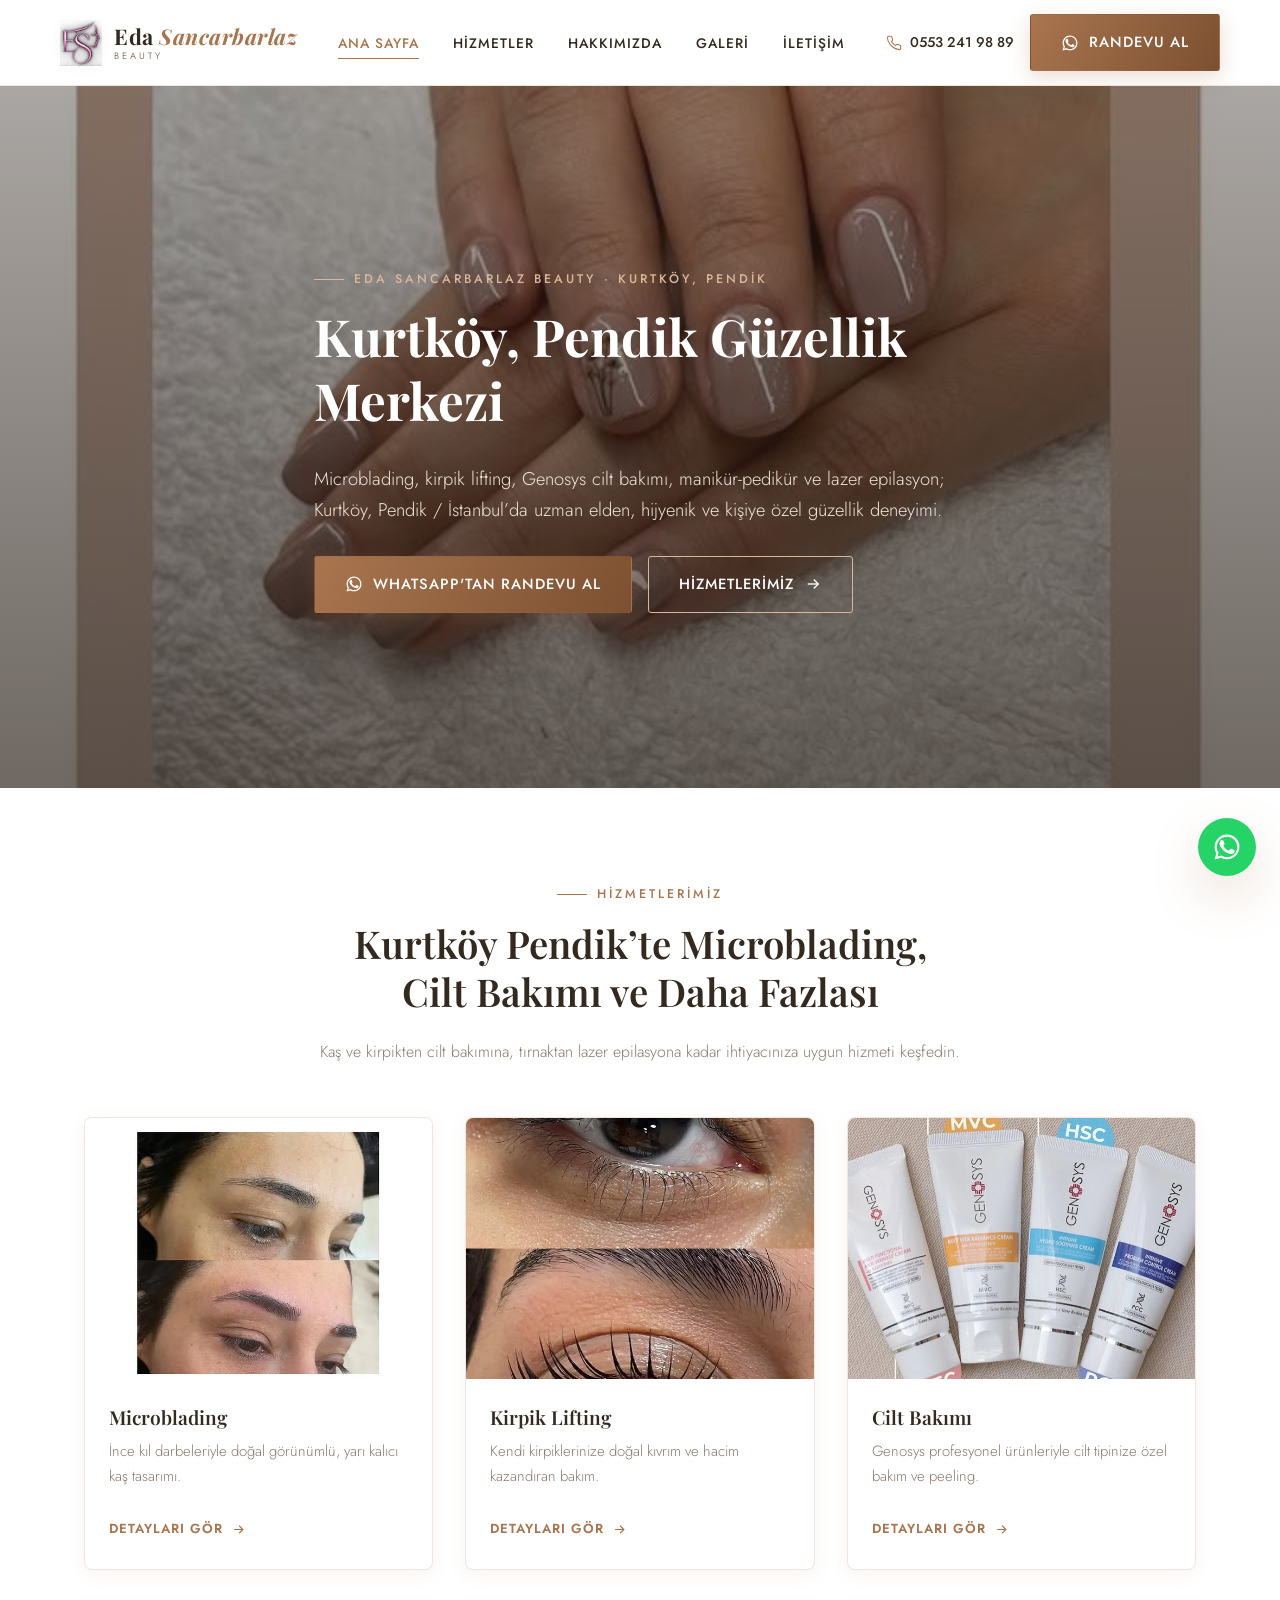
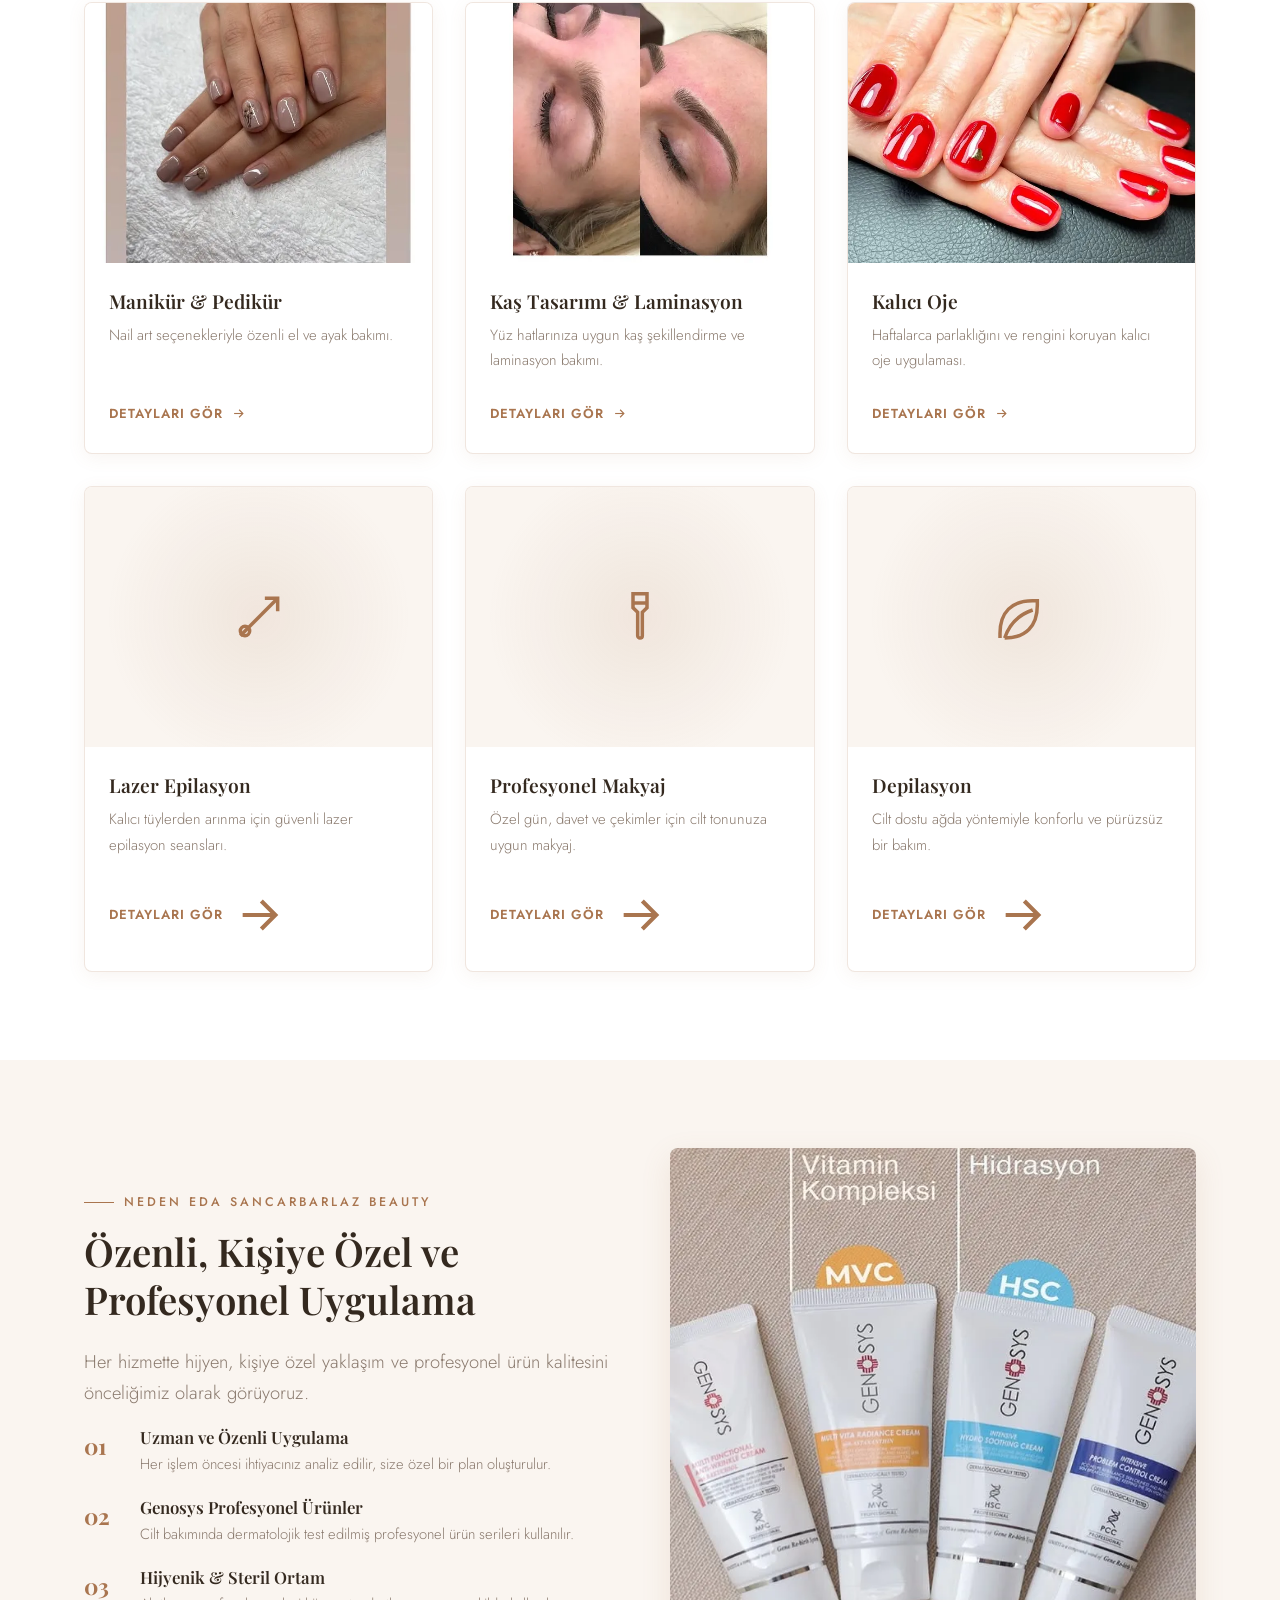
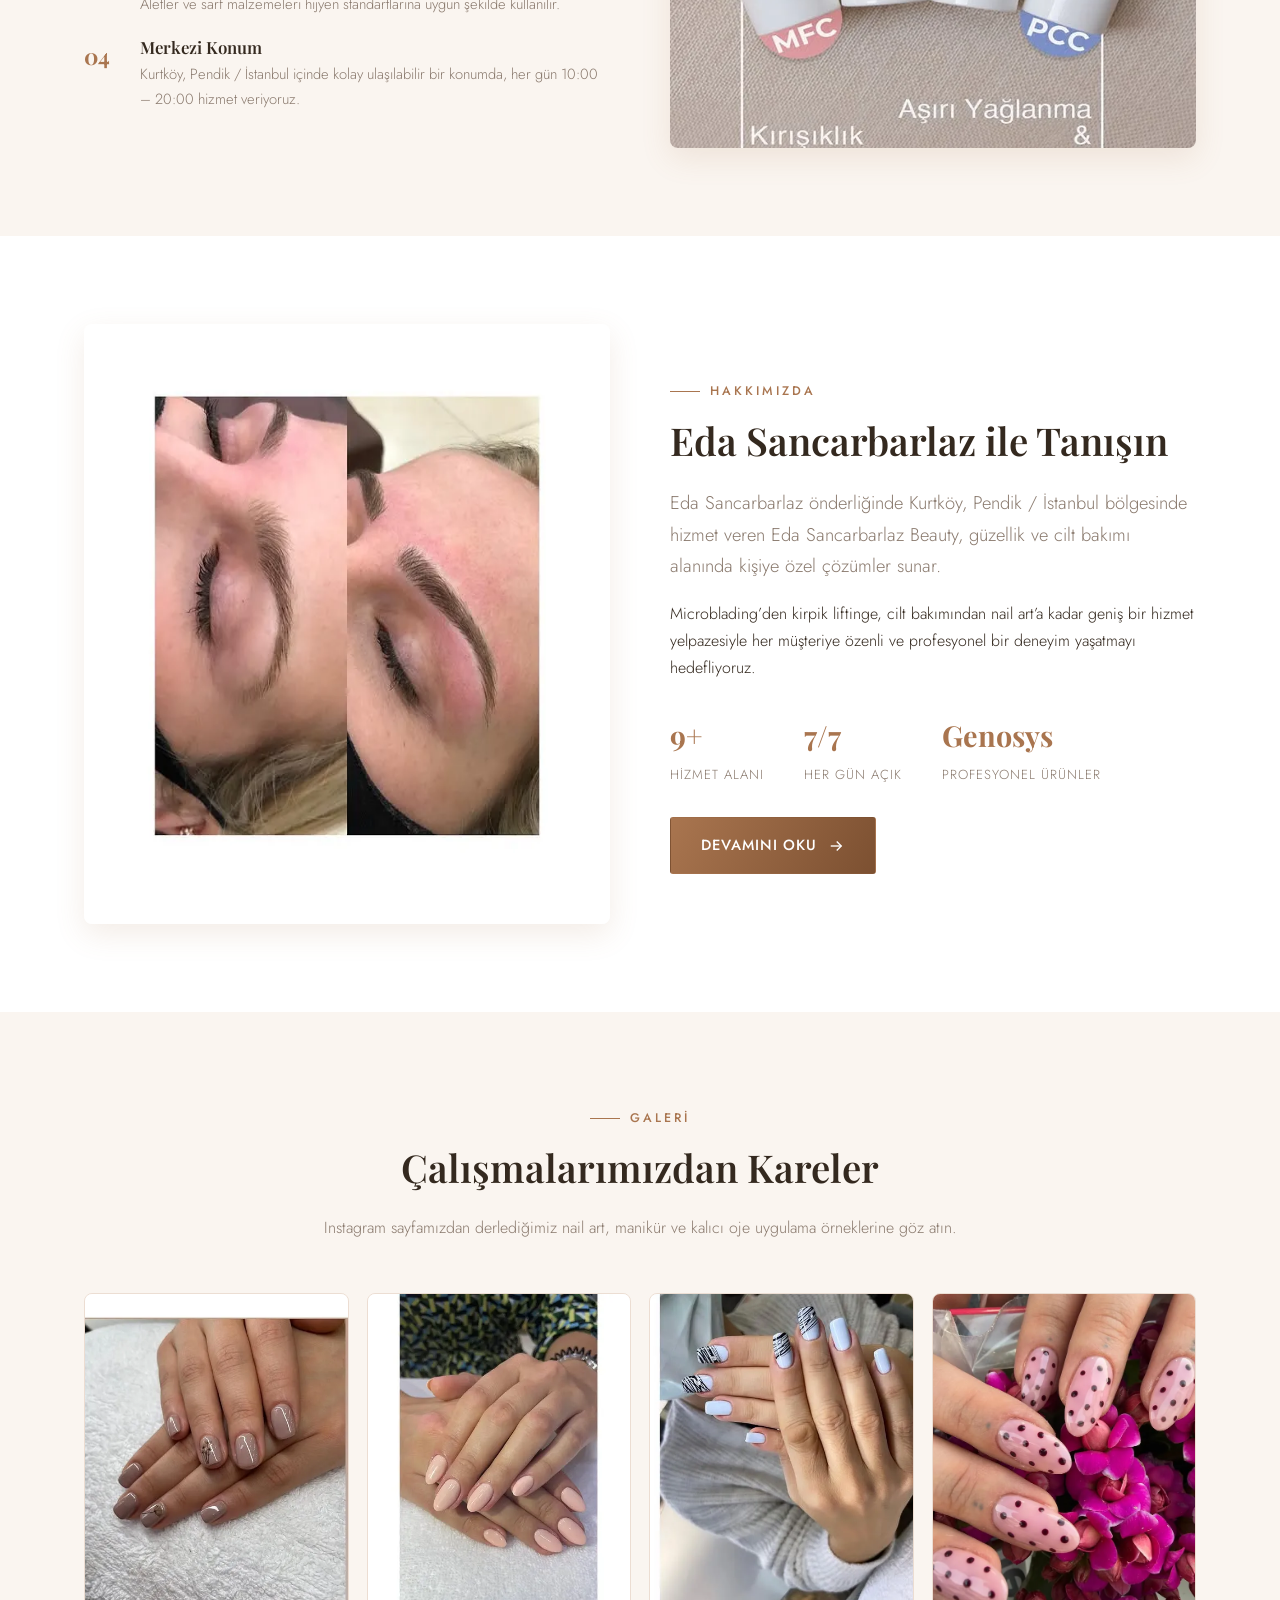
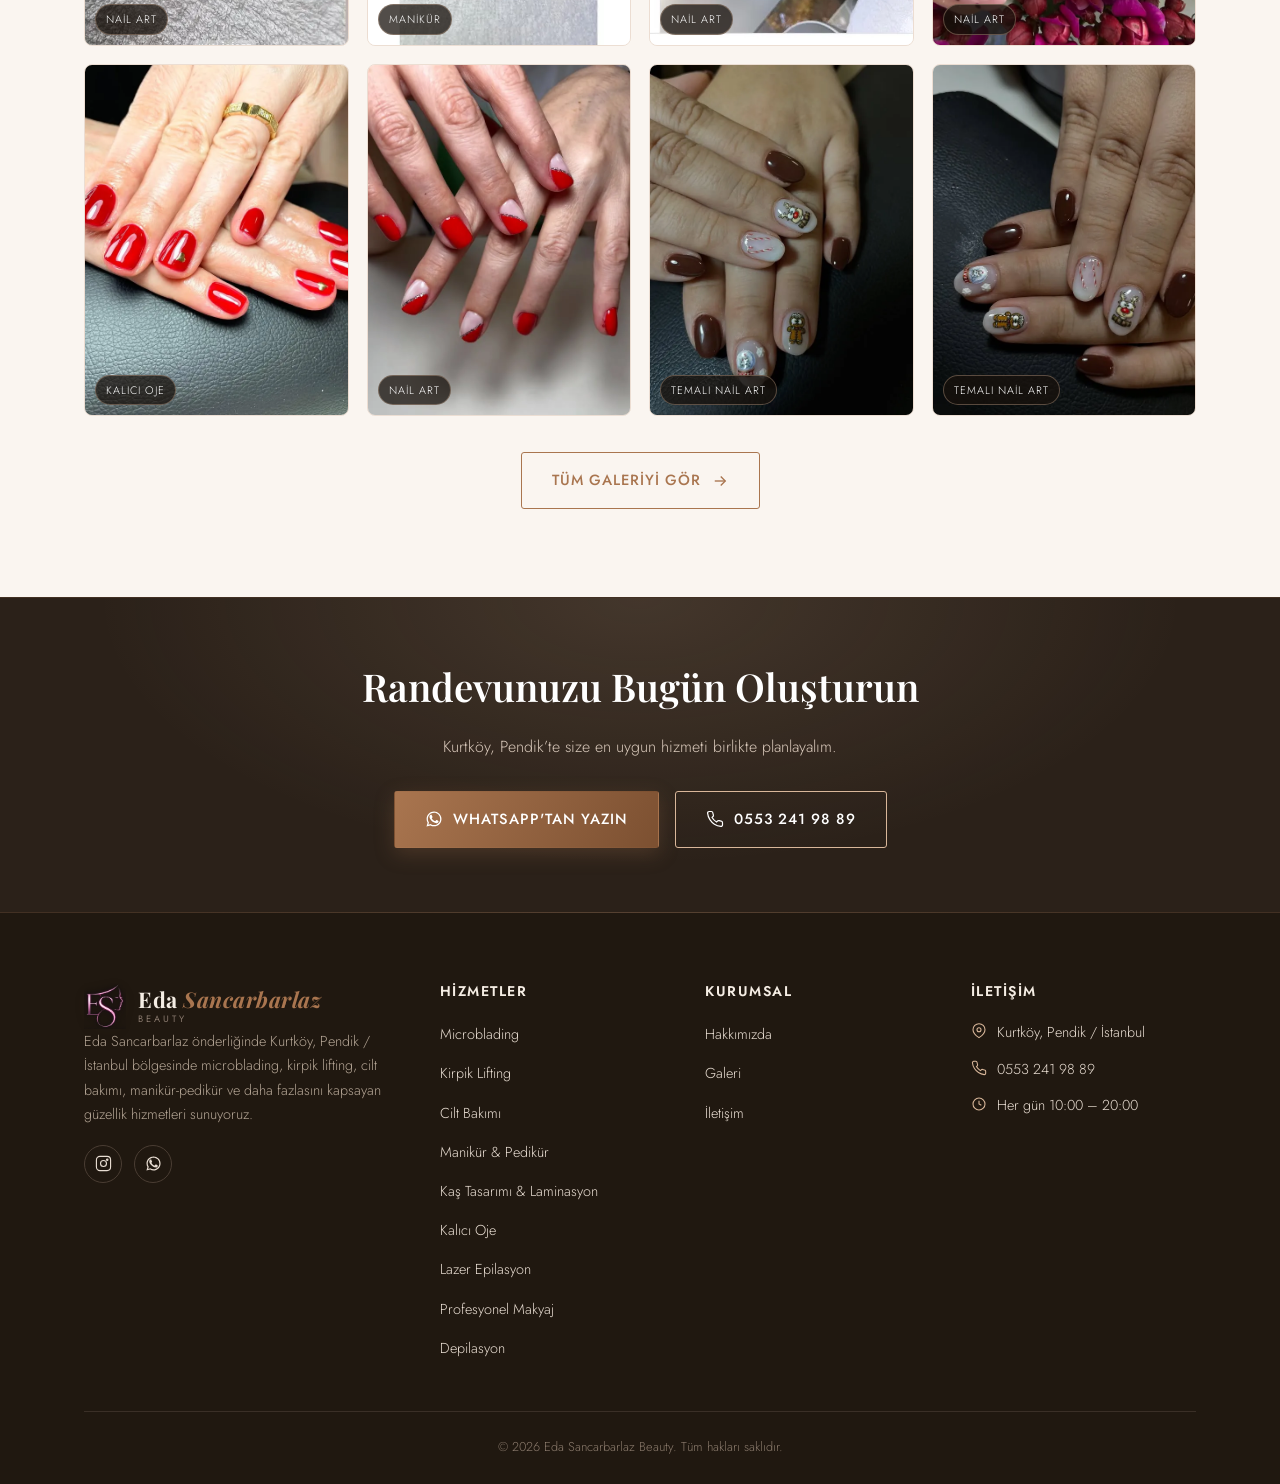
==== commit c834c858: "2" ====
--- a/index.html
+++ b/index.html
@@ -1,58 +1,124 @@
-﻿<!DOCTYPE html>
+<!DOCTYPE html>
 <html lang="tr">
 <head>
 <meta charset="UTF-8">
 <meta name="viewport" content="width=device-width, initial-scale=1.0">
-<title>Eda Sancarbarlaz Beauty | Kurtköy, Pendik Güzellik Merkezi - Microblading, Kirpik Lifting, Cilt Bakımı</title>
-<meta name="description" content="Kurtköy, Pendik / İstanbul içinde microblading, kirpik lifting, cilt bakımı, manikür-pedikür, kalıcı oje ve lazer epilasyon hizmetleri. Eda Sancarbarlaz Beauty ile randevunuzu oluşturun.">
-<link rel="canonical" href="https://www.edasancarbarlazbeauty.com/">
+<title>Kurtköy Pendik Güzellik Merkezi | Eda Sancarbarlaz Beauty</title>
+<meta name="description" content="Kurtköy, Pendik güzellik merkezi: microblading, kirpik lifting, Genosys cilt bakımı, manikür-pedikür, kalıcı oje ve lazer epilasyon. Randevu: 0553 241 98 89.">
+<meta name="robots" content="index, follow, max-image-preview:large, max-snippet:-1, max-video-preview:-1">
+<meta name="googlebot" content="index, follow">
+<meta name="author" content="Eda Sancarbarlaz Beauty">
+<meta name="theme-color" content="#1a1210">
+<meta name="geo.region" content="TR-34">
+<meta name="geo.placename" content="Kurtköy, Pendik, İstanbul">
+<link rel="canonical" href="https://edasancarbarlaz.com/">
+<link rel="alternate" hreflang="tr" href="https://edasancarbarlaz.com/">
+<link rel="alternate" hreflang="x-default" href="https://edasancarbarlaz.com/">
+
 <meta property="og:type" content="website">
-<meta property="og:title" content="Eda Sancarbarlaz Beauty | Kurtköy, Pendik Güzellik Merkezi - Microblading, Kirpik Lifting, Cilt Bakımı">
-<meta property="og:description" content="Kurtköy, Pendik / İstanbul içinde microblading, kirpik lifting, cilt bakımı, manikür-pedikür, kalıcı oje ve lazer epilasyon hizmetleri. Eda Sancarbarlaz Beauty ile randevunuzu oluşturun.">
 <meta property="og:locale" content="tr_TR">
 <meta property="og:site_name" content="Eda Sancarbarlaz Beauty">
-<meta name="robots" content="index, follow">
+<meta property="og:url" content="https://edasancarbarlaz.com/">
+<meta property="og:title" content="Kurtköy Pendik Güzellik Merkezi | Eda Sancarbarlaz Beauty">
+<meta property="og:description" content="Kurtköy, Pendik güzellik merkezi: microblading, kirpik lifting, Genosys cilt bakımı, manikür-pedikür, kalıcı oje ve lazer epilasyon. Randevu: 0553 241 98 89.">
+<meta property="og:image" content="https://edasancarbarlaz.com/assets/img/logo-full.jpg">
+<meta property="og:image:alt" content="Eda Sancarbarlaz Beauty - Kurtköy Pendik güzellik merkezi">
+<meta property="og:image:type" content="image/jpeg">
+
+<meta name="twitter:card" content="summary_large_image">
+<meta name="twitter:title" content="Kurtköy Pendik Güzellik Merkezi | Eda Sancarbarlaz Beauty">
+<meta name="twitter:description" content="Microblading, kirpik lifting, cilt bakımı ve daha fazlası — Kurtköy, Pendik. WhatsApp ile randevu alın.">
+<meta name="twitter:image" content="https://edasancarbarlaz.com/assets/img/logo-full.jpg">
+
 <link rel="icon" href="assets/img/favicon.png" type="image/png">
+<link rel="apple-touch-icon" href="assets/img/logo-icon.png">
 <link rel="preconnect" href="https://fonts.googleapis.com">
-<link rel="preconnect" href="https://fonts.gstatic.com" crossorigin="">
-<link href="css2?family=Playfair+Display:wght@600;700&amp;family=Jost:wght@300;400;500;600&amp;display=swap" rel="stylesheet">
+<link rel="preconnect" href="https://fonts.gstatic.com" crossorigin>
+<link href="https://fonts.googleapis.com/css2?family=Playfair+Display:wght@600;700&family=Jost:wght@300;400;500;600&display=swap" rel="stylesheet">
 <link rel="stylesheet" href="assets/css/style.css">
 
 <script type="application/ld+json">
 {
   "@context": "https://schema.org",
-  "@type": "BeautySalon",
-  "name": "Eda Sancarbarlaz Beauty",
-  "image": "https://www.edasancarbarlazbeauty.com/assets/img/logo-full.jpg",
-  "logo": "https://www.edasancarbarlazbeauty.com/assets/img/logo-full.jpg",
-  "url": "https://www.edasancarbarlazbeauty.com/",
-  "telephone": "+905532419889",
-  "priceRange": "$$",
-  "address": {
-    "@type": "PostalAddress",
-    "addressLocality": "Kurtköy, Pendik",
-    "addressRegion": "İstanbul",
-    "addressCountry": "TR"
-  },
-  "openingHoursSpecification": [{
-    "@type": "OpeningHoursSpecification",
-    "dayOfWeek": ["Monday","Tuesday","Wednesday","Thursday","Friday","Saturday","Sunday"],
-    "opens": "10:00",
-    "closes": "20:00"
-  }],
-  "sameAs": ["https://www.instagram.com/edaguzellikmakeup"]
+  "@graph": [
+    {
+      "@type": "BeautySalon",
+      "@id": "https://edasancarbarlaz.com/#salon",
+      "name": "Eda Sancarbarlaz Beauty",
+      "alternateName": ["Eda Güzellik & Makeup", "Eda Sancarbarlaz"],
+      "description": "Kurtköy, Pendik / İstanbul'da microblading, kirpik lifting, Genosys cilt bakımı, manikür-pedikür, kalıcı oje, kaş tasarımı, lazer epilasyon ve profesyonel makyaj hizmetleri.",
+      "image": "https://edasancarbarlaz.com/assets/img/logo-full.jpg",
+      "logo": "https://edasancarbarlaz.com/assets/img/logo-full.jpg",
+      "url": "https://edasancarbarlaz.com/",
+      "telephone": "+905532419889",
+      "priceRange": "$$",
+      "currenciesAccepted": "TRY",
+      "paymentAccepted": "Cash, Credit Card",
+      "address": {
+        "@type": "PostalAddress",
+        "addressLocality": "Kurtköy, Pendik",
+        "addressRegion": "İstanbul",
+        "addressCountry": "TR"
+      },
+      "areaServed": [
+        { "@type": "Place", "name": "Kurtköy" },
+        { "@type": "Place", "name": "Pendik" },
+        { "@type": "AdministrativeArea", "name": "İstanbul" }
+      ],
+      "openingHoursSpecification": {
+        "@type": "OpeningHoursSpecification",
+        "dayOfWeek": ["Monday","Tuesday","Wednesday","Thursday","Friday","Saturday","Sunday"],
+        "opens": "10:00",
+        "closes": "20:00"
+      },
+      "sameAs": ["https://www.instagram.com/edaguzellikmakeup"],
+      "hasOfferCatalog": {
+        "@type": "OfferCatalog",
+        "name": "Güzellik Hizmetleri",
+        "itemListElement": [
+          { "@type": "Offer", "itemOffered": { "@type": "Service", "name": "Microblading", "url": "https://edasancarbarlaz.com/hizmetler/microblading.html" } },
+          { "@type": "Offer", "itemOffered": { "@type": "Service", "name": "Kirpik Lifting", "url": "https://edasancarbarlaz.com/hizmetler/kirpik-lifting.html" } },
+          { "@type": "Offer", "itemOffered": { "@type": "Service", "name": "Cilt Bakımı", "url": "https://edasancarbarlaz.com/hizmetler/cilt-bakimi.html" } },
+          { "@type": "Offer", "itemOffered": { "@type": "Service", "name": "Manikür & Pedikür", "url": "https://edasancarbarlaz.com/hizmetler/manikur-pedikur.html" } },
+          { "@type": "Offer", "itemOffered": { "@type": "Service", "name": "Kaş Tasarımı & Laminasyon", "url": "https://edasancarbarlaz.com/hizmetler/kas-tasarimi.html" } },
+          { "@type": "Offer", "itemOffered": { "@type": "Service", "name": "Kalıcı Oje", "url": "https://edasancarbarlaz.com/hizmetler/kalici-oje.html" } },
+          { "@type": "Offer", "itemOffered": { "@type": "Service", "name": "Lazer Epilasyon", "url": "https://edasancarbarlaz.com/hizmetler/lazer-epilasyon.html" } },
+          { "@type": "Offer", "itemOffered": { "@type": "Service", "name": "Profesyonel Makyaj", "url": "https://edasancarbarlaz.com/hizmetler/profesyonel-makyaj.html" } },
+          { "@type": "Offer", "itemOffered": { "@type": "Service", "name": "Depilasyon", "url": "https://edasancarbarlaz.com/hizmetler/depilasyon.html" } }
+        ]
+      }
+    },
+    {
+      "@type": "WebSite",
+      "@id": "https://edasancarbarlaz.com/#website",
+      "url": "https://edasancarbarlaz.com/",
+      "name": "Eda Sancarbarlaz Beauty",
+      "inLanguage": "tr-TR",
+      "publisher": { "@id": "https://edasancarbarlaz.com/#salon" }
+    },
+    {
+      "@type": "WebPage",
+      "@id": "https://edasancarbarlaz.com/#webpage",
+      "url": "https://edasancarbarlaz.com/",
+      "name": "Kurtköy Pendik Güzellik Merkezi | Eda Sancarbarlaz Beauty",
+      "isPartOf": { "@id": "https://edasancarbarlaz.com/#website" },
+      "about": { "@id": "https://edasancarbarlaz.com/#salon" },
+      "description": "Kurtköy, Pendik güzellik merkezi: microblading, kirpik lifting, Genosys cilt bakımı, manikür-pedikür, kalıcı oje ve lazer epilasyon.",
+      "inLanguage": "tr-TR"
+    }
+  ]
 }
 </script>
 </head>
 <body>
 <header class="site-header">
   <div class="container header-inner">
-    <a href="index.html" class="logo"><picture><source srcset="assets/img/logo-icon.webp" type="image/webp"><img src="assets/img/logo-icon.png" alt="Eda Sancarbarlaz Beauty logo" class="logo-icon"></picture><span class="logo-text">Eda <span>Sancarbarlaz</span><small>Beauty</small></span></a>
-    <nav class="main-nav"><ul><li><a class="active" href="index.html">Ana Sayfa</a></li><li><a class="" href="hizmetler.html">Hizmetler</a></li><li><a class="" href="hakkimizda.html">Hakkımızda</a></li><li><a class="" href="galeri.html">Galeri</a></li><li><a class="" href="iletisim.html">İletişim</a></li></ul></nav>
+    <a href="index.html" class="logo"><picture><source srcset="assets/img/logo-icon.webp" type="image/webp"><img src="assets/img/logo-icon.png" alt="Eda Sancarbarlaz Beauty logo" class="logo-icon" width="48" height="48"></picture><span class="logo-text">Eda <span>Sancarbarlaz</span><small>Beauty</small></span></a>
+    <nav class="main-nav" aria-label="Ana menü"><ul><li><a class="active" href="index.html" aria-current="page">Ana Sayfa</a></li><li><a href="hizmetler.html">Hizmetler</a></li><li><a href="hakkimizda.html">Hakkımızda</a></li><li><a href="galeri.html">Galeri</a></li><li><a href="iletisim.html">İletişim</a></li></ul></nav>
     <div class="header-actions">
-      <div class="header-phone"><svg viewbox="0 0 24 24" fill="none" stroke="currentColor" stroke-width="1.6"><path d="M22 16.92v3a2 2 0 0 1-2.18 2 19.79 19.79 0 0 1-8.63-3.07 19.5 19.5 0 0 1-6-6 19.79 19.79 0 0 1-3.07-8.67A2 2 0 0 1 4.11 2h3a2 2 0 0 1 2 1.72c.127.96.361 1.903.7 2.81a2 2 0 0 1-.45 2.11L8.09 9.91a16 16 0 0 0 6 6l1.27-1.27a2 2 0 0 1 2.11-.45c.907.339 1.85.573 2.81.7A2 2 0 0 1 22 16.92z"></path></svg><a href="tel:+905532419889">0553 241 98 89</a></div>
-      <a class="btn btn-gold" href="https://wa.me/905532419889" target="_blank" rel="noopener"><svg viewbox="0 0 24 24" fill="currentColor"><path d="M17.472 14.382c-.297-.149-1.758-.867-2.03-.967-.273-.099-.471-.148-.67.15-.197.297-.767.966-.94 1.164-.173.199-.347.223-.644.075-.297-.15-1.255-.463-2.39-1.475-.883-.788-1.48-1.761-1.653-2.059-.173-.297-.018-.458.13-.606.134-.133.298-.347.446-.52.149-.174.198-.298.298-.497.099-.198.05-.371-.025-.52-.075-.149-.669-1.612-.916-2.207-.242-.579-.487-.5-.669-.51-.173-.008-.371-.01-.57-.01-.198 0-.52.074-.792.372-.272.297-1.04 1.016-1.04 2.479 0 1.462 1.065 2.875 1.213 3.074.149.198 2.096 3.2 5.077 4.487.709.306 1.262.489 1.694.625.712.227 1.36.195 1.871.118.571-.085 1.758-.719 2.006-1.413.248-.694.248-1.289.173-1.413-.074-.124-.272-.198-.57-.347z"></path><path d="M12.04 2C6.58 2 2.13 6.45 2.13 11.91c0 1.85.5 3.58 1.36 5.07L2 22l5.2-1.44a9.94 9.94 0 0 0 4.84 1.23h.01c5.46 0 9.91-4.45 9.91-9.91 0-2.65-1.03-5.14-2.9-7.01A9.87 9.87 0 0 0 12.04 2zm0 18.1h-.01a8.2 8.2 0 0 1-4.18-1.14l-.3-.18-3.09.85.83-3.01-.2-.31a8.18 8.18 0 0 1-1.26-4.4c0-4.52 3.68-8.2 8.21-8.2 2.19 0 4.25.86 5.8 2.41a8.15 8.15 0 0 1 2.4 5.8c0 4.53-3.68 8.18-8.2 8.18z"></path></svg>Randevu Al</a>
-      <button class="nav-toggle" aria-label="Menü"><span></span><span></span><span></span></button>
+      <div class="header-phone"><svg viewBox="0 0 24 24" fill="none" stroke="currentColor" stroke-width="1.6" aria-hidden="true"><path d="M22 16.92v3a2 2 0 0 1-2.18 2 19.79 19.79 0 0 1-8.63-3.07 19.5 19.5 0 0 1-6-6 19.79 19.79 0 0 1-3.07-8.67A2 2 0 0 1 4.11 2h3a2 2 0 0 1 2 1.72c.127.96.361 1.903.7 2.81a2 2 0 0 1-.45 2.11L8.09 9.91a16 16 0 0 0 6 6l1.27-1.27a2 2 0 0 1 2.11-.45c.907.339 1.85.573 2.81.7A2 2 0 0 1 22 16.92z"></path></svg><a href="tel:+905532419889">0553 241 98 89</a></div>
+      <a class="btn btn-gold" href="https://wa.me/905532419889?text=Merhaba%2C%20randevu%20almak%20istiyorum." target="_blank" rel="noopener noreferrer"><svg viewBox="0 0 24 24" fill="currentColor" aria-hidden="true"><path d="M17.472 14.382c-.297-.149-1.758-.867-2.03-.967-.273-.099-.471-.148-.67.15-.197.297-.767.966-.94 1.164-.173.199-.347.223-.644.075-.297-.15-1.255-.463-2.39-1.475-.883-.788-1.48-1.761-1.653-2.059-.173-.297-.018-.458.13-.606.134-.133.298-.347.446-.52.149-.174.198-.298.298-.497.099-.198.05-.371-.025-.52-.075-.149-.669-1.612-.916-2.207-.242-.579-.487-.5-.669-.51-.173-.008-.371-.01-.57-.01-.198 0-.52.074-.792.372-.272.297-1.04 1.016-1.04 2.479 0 1.462 1.065 2.875 1.213 3.074.149.198 2.096 3.2 5.077 4.487.709.306 1.262.489 1.694.625.712.227 1.36.195 1.871.118.571-.085 1.758-.719 2.006-1.413.248-.694.248-1.289.173-1.413-.074-.124-.272-.198-.57-.347z"></path><path d="M12.04 2C6.58 2 2.13 6.45 2.13 11.91c0 1.85.5 3.58 1.36 5.07L2 22l5.2-1.44a9.94 9.94 0 0 0 4.84 1.23h.01c5.46 0 9.91-4.45 9.91-9.91 0-2.65-1.03-5.14-2.9-7.01A9.87 9.87 0 0 0 12.04 2zm0 18.1h-.01a8.2 8.2 0 0 1-4.18-1.14l-.3-.18-3.09.85.83-3.01-.2-.31a8.18 8.18 0 0 1-1.26-4.4c0-4.52 3.68-8.2 8.21-8.2 2.19 0 4.25.86 5.8 2.41a8.15 8.15 0 0 1 2.4 5.8c0 4.53-3.68 8.18-8.2 8.18z"></path></svg>Randevu Al</a>
+      <button class="nav-toggle" aria-label="Menüyü aç" aria-expanded="false"><span></span><span></span><span></span></button>
     </div>
   </div>
 </header>
@@ -61,85 +127,85 @@
   <div class="hero-slides"><div class="hero-slide active" style="background-image:url('assets/img/manikur-mor-cicek-tasarim.jpg')"></div><div class="hero-slide" style="background-image:url('assets/img/kalici-oje-kirmizi.jpg')"></div><div class="hero-slide" style="background-image:url('assets/img/kirpik-lifting-oncesi-sonrasi.jpg')"></div><div class="hero-slide" style="background-image:url('assets/img/genosys-profesyonel-cilt-bakim-urunleri.jpg')"></div><div class="hero-slide" style="background-image:url('assets/img/kas-tasarimi-oncesi-sonrasi.jpg')"></div></div>
   <div class="hero-overlay"></div>
   <div class="container hero-content">
-    <div class="eyebrow">KURTKÖY, PENDIK &middot; GÜZELLİK MERKEZİ</div>
-    <h1>Eda Sancarbarlaz Beauty</h1>
-    <p class="lead">Microblading, kirpik lifting, cilt bakımı, manikür-pedikür ve daha fazlası; Kurtköy, Pendik / İstanbul içinde uzman elden, özenli bir güzellik deneyimi.</p>
+    <div class="eyebrow">EDA SANCARBARLAZ BEAUTY · KURTKÖY, PENDİK</div>
+    <h1>Kurtköy, Pendik Güzellik Merkezi</h1>
+    <p class="lead">Microblading, kirpik lifting, Genosys cilt bakımı, manikür-pedikür ve lazer epilasyon; Kurtköy, Pendik / İstanbul’da uzman elden, hijyenik ve kişiye özel güzellik deneyimi.</p>
     <div class="hero-cta">
-      <a class="btn btn-gold" href="https://wa.me/905532419889" target="_blank" rel="noopener"><svg viewbox="0 0 24 24" fill="currentColor"><path d="M17.472 14.382c-.297-.149-1.758-.867-2.03-.967-.273-.099-.471-.148-.67.15-.197.297-.767.966-.94 1.164-.173.199-.347.223-.644.075-.297-.15-1.255-.463-2.39-1.475-.883-.788-1.48-1.761-1.653-2.059-.173-.297-.018-.458.13-.606.134-.133.298-.347.446-.52.149-.174.198-.298.298-.497.099-.198.05-.371-.025-.52-.075-.149-.669-1.612-.916-2.207-.242-.579-.487-.5-.669-.51-.173-.008-.371-.01-.57-.01-.198 0-.52.074-.792.372-.272.297-1.04 1.016-1.04 2.479 0 1.462 1.065 2.875 1.213 3.074.149.198 2.096 3.2 5.077 4.487.709.306 1.262.489 1.694.625.712.227 1.36.195 1.871.118.571-.085 1.758-.719 2.006-1.413.248-.694.248-1.289.173-1.413-.074-.124-.272-.198-.57-.347z"></path><path d="M12.04 2C6.58 2 2.13 6.45 2.13 11.91c0 1.85.5 3.58 1.36 5.07L2 22l5.2-1.44a9.94 9.94 0 0 0 4.84 1.23h.01c5.46 0 9.91-4.45 9.91-9.91 0-2.65-1.03-5.14-2.9-7.01A9.87 9.87 0 0 0 12.04 2zm0 18.1h-.01a8.2 8.2 0 0 1-4.18-1.14l-.3-.18-3.09.85.83-3.01-.2-.31a8.18 8.18 0 0 1-1.26-4.4c0-4.52 3.68-8.2 8.21-8.2 2.19 0 4.25.86 5.8 2.41a8.15 8.15 0 0 1 2.4 5.8c0 4.53-3.68 8.18-8.2 8.18z"></path></svg>WhatsApp'tan Randevu Al</a>
-      <a class="btn btn-outline on-dark" href="hizmetler.html">Hizmetlerimiz <svg viewbox="0 0 24 24" fill="none" stroke="currentColor" stroke-width="1.8"><path d="M5 12h14"></path><path d="m13 6 6 6-6 6"></path></svg></a>
-    </div>
-  </div>
-</section>
-
-<section class="section">
+      <a class="btn btn-gold" href="https://wa.me/905532419889?text=Merhaba%2C%20randevu%20almak%20istiyorum." target="_blank" rel="noopener noreferrer"><svg viewBox="0 0 24 24" fill="currentColor" aria-hidden="true"><path d="M17.472 14.382c-.297-.149-1.758-.867-2.03-.967-.273-.099-.471-.148-.67.15-.197.297-.767.966-.94 1.164-.173.199-.347.223-.644.075-.297-.15-1.255-.463-2.39-1.475-.883-.788-1.48-1.761-1.653-2.059-.173-.297-.018-.458.13-.606.134-.133.298-.347.446-.52.149-.174.198-.298.298-.497.099-.198.05-.371-.025-.52-.075-.149-.669-1.612-.916-2.207-.242-.579-.487-.5-.669-.51-.173-.008-.371-.01-.57-.01-.198 0-.52.074-.792.372-.272.297-1.04 1.016-1.04 2.479 0 1.462 1.065 2.875 1.213 3.074.149.198 2.096 3.2 5.077 4.487.709.306 1.262.489 1.694.625.712.227 1.36.195 1.871.118.571-.085 1.758-.719 2.006-1.413.248-.694.248-1.289.173-1.413-.074-.124-.272-.198-.57-.347z"></path><path d="M12.04 2C6.58 2 2.13 6.45 2.13 11.91c0 1.85.5 3.58 1.36 5.07L2 22l5.2-1.44a9.94 9.94 0 0 0 4.84 1.23h.01c5.46 0 9.91-4.45 9.91-9.91 0-2.65-1.03-5.14-2.9-7.01A9.87 9.87 0 0 0 12.04 2zm0 18.1h-.01a8.2 8.2 0 0 1-4.18-1.14l-.3-.18-3.09.85.83-3.01-.2-.31a8.18 8.18 0 0 1-1.26-4.4c0-4.52 3.68-8.2 8.21-8.2 2.19 0 4.25.86 5.8 2.41a8.15 8.15 0 0 1 2.4 5.8c0 4.53-3.68 8.18-8.2 8.18z"></path></svg>WhatsApp'tan Randevu Al</a>
+      <a class="btn btn-outline on-dark" href="hizmetler.html">Hizmetlerimiz <svg viewBox="0 0 24 24" fill="none" stroke="currentColor" stroke-width="1.8" aria-hidden="true"><path d="M5 12h14"></path><path d="m13 6 6 6-6 6"></path></svg></a>
+    </div>
+  </div>
+</section>
+
+<section class="section" id="hizmetler">
   <div class="container">
     <div class="section-head">
       <div class="eyebrow" style="justify-content:center">HİZMETLERİMİZ</div>
-      <h2>Size Özel Güzellik &amp; Bakım Çözümleri</h2>
+      <h2>Kurtköy Pendik’te Microblading, Cilt Bakımı ve Daha Fazlası</h2>
       <p>Kaş ve kirpikten cilt bakımına, tırnaktan lazer epilasyona kadar ihtiyacınıza uygun hizmeti keşfedin.</p>
     </div>
     <div class="grid grid-3"><a class="service-card" href="hizmetler/microblading.html">
-          <div class="img-wrap"><picture><source srcset="assets/img/microblading-oncesi-sonrasi.webp" type="image/webp"><img src="assets/img/microblading-oncesi-sonrasi.jpg" alt="Microblading (Kaş Kalıcı Makyaj)" class="" loading="eager"></picture></div>
+          <div class="img-wrap"><picture><source srcset="assets/img/microblading-oncesi-sonrasi.webp" type="image/webp"><img src="assets/img/microblading-oncesi-sonrasi.jpg" alt="Kurtköy Pendik microblading kaş kalıcı makyaj öncesi sonrası" loading="eager" fetchpriority="high" width="600" height="450"></picture></div>
           <div class="card-body">
             <h3>Microblading</h3>
             <p>İnce kıl darbeleriyle doğal görünümlü, yarı kalıcı kaş tasarımı.</p>
-            <span class="card-link">Detayları Gör <svg viewbox="0 0 24 24" fill="none" stroke="currentColor" stroke-width="1.8"><path d="M5 12h14"></path><path d="m13 6 6 6-6 6"></path></svg></span>
+            <span class="card-link">Detayları Gör <svg viewBox="0 0 24 24" fill="none" stroke="currentColor" stroke-width="1.8" aria-hidden="true"><path d="M5 12h14"></path><path d="m13 6 6 6-6 6"></path></svg></span>
           </div>
         </a><a class="service-card" href="hizmetler/kirpik-lifting.html">
-          <div class="img-wrap"><picture><source srcset="assets/img/kirpik-lifting-oncesi-sonrasi.webp" type="image/webp"><img src="assets/img/kirpik-lifting-oncesi-sonrasi.jpg" alt="Kirpik Lifting (Lash Lift)" class="" loading="eager"></picture></div>
+          <div class="img-wrap"><picture><source srcset="assets/img/kirpik-lifting-oncesi-sonrasi.webp" type="image/webp"><img src="assets/img/kirpik-lifting-oncesi-sonrasi.jpg" alt="Kirpik lifting lash lift öncesi sonrası Pendik" loading="eager" width="600" height="450"></picture></div>
           <div class="card-body">
             <h3>Kirpik Lifting</h3>
             <p>Kendi kirpiklerinize doğal kıvrım ve hacim kazandıran bakım.</p>
-            <span class="card-link">Detayları Gör <svg viewbox="0 0 24 24" fill="none" stroke="currentColor" stroke-width="1.8"><path d="M5 12h14"></path><path d="m13 6 6 6-6 6"></path></svg></span>
+            <span class="card-link">Detayları Gör <svg viewBox="0 0 24 24" fill="none" stroke="currentColor" stroke-width="1.8" aria-hidden="true"><path d="M5 12h14"></path><path d="m13 6 6 6-6 6"></path></svg></span>
           </div>
         </a><a class="service-card" href="hizmetler/cilt-bakimi.html">
-          <div class="img-wrap"><picture><source srcset="assets/img/genosys-profesyonel-cilt-bakim-urunleri.webp" type="image/webp"><img src="assets/img/genosys-profesyonel-cilt-bakim-urunleri.jpg" alt="Cilt Bakımı (Genosys Profesyonel Bakım)" class="" loading="eager"></picture></div>
+          <div class="img-wrap"><picture><source srcset="assets/img/genosys-profesyonel-cilt-bakim-urunleri.webp" type="image/webp"><img src="assets/img/genosys-profesyonel-cilt-bakim-urunleri.jpg" alt="Genosys profesyonel cilt bakımı ürünleri Kurtköy" loading="eager" width="600" height="450"></picture></div>
           <div class="card-body">
             <h3>Cilt Bakımı</h3>
             <p>Genosys profesyonel ürünleriyle cilt tipinize özel bakım ve peeling.</p>
-            <span class="card-link">Detayları Gör <svg viewbox="0 0 24 24" fill="none" stroke="currentColor" stroke-width="1.8"><path d="M5 12h14"></path><path d="m13 6 6 6-6 6"></path></svg></span>
+            <span class="card-link">Detayları Gör <svg viewBox="0 0 24 24" fill="none" stroke="currentColor" stroke-width="1.8" aria-hidden="true"><path d="M5 12h14"></path><path d="m13 6 6 6-6 6"></path></svg></span>
           </div>
         </a><a class="service-card" href="hizmetler/manikur-pedikur.html">
-          <div class="img-wrap"><picture><source srcset="assets/img/manikur-mor-cicek-tasarim.webp" type="image/webp"><img src="assets/img/manikur-mor-cicek-tasarim.jpg" alt="Manikür & Pedikür" class="" loading="eager"></picture></div>
-          <div class="card-body">
-            <h3>Manikür & Pedikür</h3>
+          <div class="img-wrap"><picture><source srcset="assets/img/manikur-mor-cicek-tasarim.webp" type="image/webp"><img src="assets/img/manikur-mor-cicek-tasarim.jpg" alt="Manikür pedikür nail art Pendik" loading="lazy" width="600" height="450"></picture></div>
+          <div class="card-body">
+            <h3>Manikür &amp; Pedikür</h3>
             <p>Nail art seçenekleriyle özenli el ve ayak bakımı.</p>
-            <span class="card-link">Detayları Gör <svg viewbox="0 0 24 24" fill="none" stroke="currentColor" stroke-width="1.8"><path d="M5 12h14"></path><path d="m13 6 6 6-6 6"></path></svg></span>
+            <span class="card-link">Detayları Gör <svg viewBox="0 0 24 24" fill="none" stroke="currentColor" stroke-width="1.8" aria-hidden="true"><path d="M5 12h14"></path><path d="m13 6 6 6-6 6"></path></svg></span>
           </div>
         </a><a class="service-card" href="hizmetler/kas-tasarimi.html">
-          <div class="img-wrap"><picture><source srcset="assets/img/kas-tasarimi-oncesi-sonrasi.webp" type="image/webp"><img src="assets/img/kas-tasarimi-oncesi-sonrasi.jpg" alt="Kaş Tasarımı & Laminasyon" class="" loading="eager"></picture></div>
-          <div class="card-body">
-            <h3>Kaş Tasarımı & Laminasyon</h3>
+          <div class="img-wrap"><picture><source srcset="assets/img/kas-tasarimi-oncesi-sonrasi.webp" type="image/webp"><img src="assets/img/kas-tasarimi-oncesi-sonrasi.jpg" alt="Kaş tasarımı ve laminasyon öncesi sonrası" loading="lazy" width="600" height="450"></picture></div>
+          <div class="card-body">
+            <h3>Kaş Tasarımı &amp; Laminasyon</h3>
             <p>Yüz hatlarınıza uygun kaş şekillendirme ve laminasyon bakımı.</p>
-            <span class="card-link">Detayları Gör <svg viewbox="0 0 24 24" fill="none" stroke="currentColor" stroke-width="1.8"><path d="M5 12h14"></path><path d="m13 6 6 6-6 6"></path></svg></span>
+            <span class="card-link">Detayları Gör <svg viewBox="0 0 24 24" fill="none" stroke="currentColor" stroke-width="1.8" aria-hidden="true"><path d="M5 12h14"></path><path d="m13 6 6 6-6 6"></path></svg></span>
           </div>
         </a><a class="service-card" href="hizmetler/kalici-oje.html">
-          <div class="img-wrap"><picture><source srcset="assets/img/kalici-oje-kirmizi.webp" type="image/webp"><img src="assets/img/kalici-oje-kirmizi.jpg" alt="Kalıcı Oje" class="" loading="eager"></picture></div>
+          <div class="img-wrap"><picture><source srcset="assets/img/kalici-oje-kirmizi.webp" type="image/webp"><img src="assets/img/kalici-oje-kirmizi.jpg" alt="Kalıcı oje uygulaması kırmızı" loading="lazy" width="600" height="450"></picture></div>
           <div class="card-body">
             <h3>Kalıcı Oje</h3>
             <p>Haftalarca parlaklığını ve rengini koruyan kalıcı oje uygulaması.</p>
-            <span class="card-link">Detayları Gör <svg viewbox="0 0 24 24" fill="none" stroke="currentColor" stroke-width="1.8"><path d="M5 12h14"></path><path d="m13 6 6 6-6 6"></path></svg></span>
+            <span class="card-link">Detayları Gör <svg viewBox="0 0 24 24" fill="none" stroke="currentColor" stroke-width="1.8" aria-hidden="true"><path d="M5 12h14"></path><path d="m13 6 6 6-6 6"></path></svg></span>
           </div>
         </a><a class="service-card icon-card" href="hizmetler/lazer-epilasyon.html">
-          <div class="icon-wrap"><svg viewbox="0 0 24 24" fill="none" stroke="currentColor" stroke-width="1.5"><path d="M4 20 20 4"></path><path d="M14.5 4h5.5v5.5"></path><circle cx="6" cy="18" r="2"></circle></svg></div>
+          <div class="icon-wrap"><svg viewBox="0 0 24 24" fill="none" stroke="currentColor" stroke-width="1.5" aria-hidden="true"><path d="M4 20 20 4"></path><path d="M14.5 4h5.5v5.5"></path><circle cx="6" cy="18" r="2"></circle></svg></div>
           <div class="card-body">
             <h3>Lazer Epilasyon</h3>
             <p>Kalıcı tüylerden arınma için güvenli lazer epilasyon seansları.</p>
-            <span class="card-link">Detayları Gör <svg viewbox="0 0 24 24" fill="none" stroke="currentColor" stroke-width="1.8"><path d="M5 12h14"></path><path d="m13 6 6 6-6 6"></path></svg></span>
+            <span class="card-link">Detayları Gör <svg viewBox="0 0 24 24" fill="none" stroke="currentColor" stroke-width="1.8" aria-hidden="true"><path d="M5 12h14"></path><path d="m13 6 6 6-6 6"></path></svg></span>
           </div>
         </a><a class="service-card icon-card" href="hizmetler/profesyonel-makyaj.html">
-          <div class="icon-wrap"><svg viewbox="0 0 24 24" fill="none" stroke="currentColor" stroke-width="1.5"><path d="M9 2h6v6l-2 2v10a1 1 0 0 1-1 1c-.55 0-1-.45-1-1V10L9 8V2z"></path><path d="M9 6h6"></path></svg></div>
+          <div class="icon-wrap"><svg viewBox="0 0 24 24" fill="none" stroke="currentColor" stroke-width="1.5" aria-hidden="true"><path d="M9 2h6v6l-2 2v10a1 1 0 0 1-1 1c-.55 0-1-.45-1-1V10L9 8V2z"></path><path d="M9 6h6"></path></svg></div>
           <div class="card-body">
             <h3>Profesyonel Makyaj</h3>
-            <p>Özel gün, davet ve çekimler için cilt tonunuza uygun kalıcı makyaj.</p>
-            <span class="card-link">Detayları Gör <svg viewbox="0 0 24 24" fill="none" stroke="currentColor" stroke-width="1.8"><path d="M5 12h14"></path><path d="m13 6 6 6-6 6"></path></svg></span>
+            <p>Özel gün, davet ve çekimler için cilt tonunuza uygun makyaj.</p>
+            <span class="card-link">Detayları Gör <svg viewBox="0 0 24 24" fill="none" stroke="currentColor" stroke-width="1.8" aria-hidden="true"><path d="M5 12h14"></path><path d="m13 6 6 6-6 6"></path></svg></span>
           </div>
         </a><a class="service-card icon-card" href="hizmetler/depilasyon.html">
-          <div class="icon-wrap"><svg viewbox="0 0 24 24" fill="none" stroke="currentColor" stroke-width="1.5"><path d="M5 21c9 0 14-5 14-14V5h-2C8 5 3 10 3 19v2"></path><path d="M5 21c2-6 6-10 12-12"></path></svg></div>
+          <div class="icon-wrap"><svg viewBox="0 0 24 24" fill="none" stroke="currentColor" stroke-width="1.5" aria-hidden="true"><path d="M5 21c9 0 14-5 14-14V5h-2C8 5 3 10 3 19v2"></path><path d="M5 21c2-6 6-10 12-12"></path></svg></div>
           <div class="card-body">
             <h3>Depilasyon</h3>
             <p>Cilt dostu ağda yöntemiyle konforlu ve pürüzsüz bir bakım.</p>
-            <span class="card-link">Detayları Gör <svg viewbox="0 0 24 24" fill="none" stroke="currentColor" stroke-width="1.8"><path d="M5 12h14"></path><path d="m13 6 6 6-6 6"></path></svg></span>
+            <span class="card-link">Detayları Gör <svg viewBox="0 0 24 24" fill="none" stroke="currentColor" stroke-width="1.8" aria-hidden="true"><path d="M5 12h14"></path><path d="m13 6 6 6-6 6"></path></svg></span>
           </div>
         </a></div>
   </div>
@@ -148,67 +214,67 @@
 <section class="section alt">
   <div class="container split">
     <div>
-      <div class="eyebrow">NEDEN EDA GÜZELLİK &amp; MAKEUP</div>
+      <div class="eyebrow">NEDEN EDA SANCARBARLAZ BEAUTY</div>
       <h2>Özenli, Kişiye Özel ve Profesyonel Uygulama</h2>
       <p class="lead">Her hizmette hijyen, kişiye özel yaklaşım ve profesyonel ürün kalitesini önceliğimiz olarak görüyoruz.</p>
       <ul class="feature-list"><li><span class="num">01</span><div><h4>Uzman ve Özenli Uygulama</h4><p>Her işlem öncesi ihtiyacınız analiz edilir, size özel bir plan oluşturulur.</p></div></li><li><span class="num">02</span><div><h4>Genosys Profesyonel Ürünler</h4><p>Cilt bakımında dermatolojik test edilmiş profesyonel ürün serileri kullanılır.</p></div></li><li><span class="num">03</span><div><h4>Hijyenik &amp; Steril Ortam</h4><p>Aletler ve sarf malzemeleri hijyen standartlarına uygun şekilde kullanılır.</p></div></li><li><span class="num">04</span><div><h4>Merkezi Konum</h4><p>Kurtköy, Pendik / İstanbul içinde kolay ulaşılabilir bir konumda, her gün 10:00 – 20:00 hizmet veriyoruz.</p></div></li></ul>
     </div>
-    <div><picture><source srcset="assets/img/genosys-profesyonel-cilt-bakim-urunleri.webp" type="image/webp"><img src="assets/img/genosys-profesyonel-cilt-bakim-urunleri.jpg" alt="Eda Sancarbarlaz Beauty cilt bakım ürünleri" class="" loading="eager"></picture></div>
+    <div><picture><source srcset="assets/img/genosys-profesyonel-cilt-bakim-urunleri.webp" type="image/webp"><img src="assets/img/genosys-profesyonel-cilt-bakim-urunleri.jpg" alt="Eda Sancarbarlaz Beauty Genosys cilt bakım ürünleri" loading="lazy" width="800" height="600"></picture></div>
   </div>
 </section>
 
 <section class="section">
   <div class="container split">
-    <div><picture><source srcset="assets/img/kas-tasarimi-oncesi-sonrasi.webp" type="image/webp"><img src="assets/img/kas-tasarimi-oncesi-sonrasi.jpg" alt="Eda Sancarbarlaz kaş tasarımı uygulaması" class="" loading="eager"></picture></div>
+    <div><picture><source srcset="assets/img/kas-tasarimi-oncesi-sonrasi.webp" type="image/webp"><img src="assets/img/kas-tasarimi-oncesi-sonrasi.jpg" alt="Eda Sancarbarlaz kaş tasarımı uygulaması Kurtköy" loading="lazy" width="800" height="600"></picture></div>
     <div>
       <div class="eyebrow">HAKKIMIZDA</div>
       <h2>Eda Sancarbarlaz ile Tanışın</h2>
       <p class="lead">Eda Sancarbarlaz önderliğinde Kurtköy, Pendik / İstanbul bölgesinde hizmet veren Eda Sancarbarlaz Beauty, güzellik ve cilt bakımı alanında kişiye özel çözümler sunar.</p>
-      <p>Microblading'den kirpik liftinge, cilt bakımından nail art'a kadar geniş bir hizmet yelpazesiyle her müşteriye özenli ve profesyonel bir deneyim yaşatmayı hedefliyoruz.</p>
+      <p>Microblading’den kirpik liftinge, cilt bakımından nail art’a kadar geniş bir hizmet yelpazesiyle her müşteriye özenli ve profesyonel bir deneyim yaşatmayı hedefliyoruz.</p>
       <div class="stat-row">
         <div class="stat"><b>9+</b><span>Hizmet Alanı</span></div>
         <div class="stat"><b>7/7</b><span>Her Gün Açık</span></div>
         <div class="stat"><b>Genosys</b><span>Profesyonel Ürünler</span></div>
       </div>
-      <div class="hero-cta"><a class="btn btn-primary" href="hakkimizda.html">Devamını Oku <svg viewbox="0 0 24 24" fill="none" stroke="currentColor" stroke-width="1.8"><path d="M5 12h14"></path><path d="m13 6 6 6-6 6"></path></svg></a></div>
-    </div>
-  </div>
-</section>
-
-<section class="section alt">
+      <div class="hero-cta"><a class="btn btn-primary" href="hakkimizda.html">Devamını Oku <svg viewBox="0 0 24 24" fill="none" stroke="currentColor" stroke-width="1.8" aria-hidden="true"><path d="M5 12h14"></path><path d="m13 6 6 6-6 6"></path></svg></a></div>
+    </div>
+  </div>
+</section>
+
+<section class="section alt" id="galeri">
   <div class="container">
     <div class="section-head">
       <div class="eyebrow" style="justify-content:center">GALERİ</div>
       <h2>Çalışmalarımızdan Kareler</h2>
-      <p>Instagram sayfamızdan derlediğimiz uygulama örneklerine göz atın.</p>
+      <p>Instagram sayfamızdan derlediğimiz nail art, manikür ve kalıcı oje uygulama örneklerine göz atın.</p>
     </div>
     <div class="gallery-grid"><a href="galeri.html" class="gallery-item" data-cat="nail">
-          <picture><source srcset="assets/img/manikur-mor-cicek-tasarim.webp" type="image/webp"><img src="assets/img/manikur-mor-cicek-tasarim.jpg" alt="Nail Art" class="" loading="eager"></picture>
+          <picture><source srcset="assets/img/manikur-mor-cicek-tasarim.webp" type="image/webp"><img src="assets/img/manikur-mor-cicek-tasarim.jpg" alt="Mor çiçek temalı nail art" loading="lazy" width="400" height="400"></picture>
           <span class="tag">Nail Art</span>
         </a><a href="galeri.html" class="gallery-item" data-cat="nail">
-          <picture><source srcset="assets/img/manikur-nude-oje.webp" type="image/webp"><img src="assets/img/manikur-nude-oje.jpg" alt="Manikür" class="" loading="eager"></picture>
+          <picture><source srcset="assets/img/manikur-nude-oje.webp" type="image/webp"><img src="assets/img/manikur-nude-oje.jpg" alt="Nude oje manikür" loading="lazy" width="400" height="400"></picture>
           <span class="tag">Manikür</span>
         </a><a href="galeri.html" class="gallery-item" data-cat="nail">
-          <picture><source srcset="assets/img/nail-art-beyaz-desen.webp" type="image/webp"><img src="assets/img/nail-art-beyaz-desen.jpg" alt="Nail Art" class="" loading="eager"></picture>
+          <picture><source srcset="assets/img/nail-art-beyaz-desen.webp" type="image/webp"><img src="assets/img/nail-art-beyaz-desen.jpg" alt="Beyaz desenli nail art" loading="lazy" width="400" height="400"></picture>
           <span class="tag">Nail Art</span>
         </a><a href="galeri.html" class="gallery-item" data-cat="nail">
-          <picture><source srcset="assets/img/manikur-pembe-puanli-tasarim.webp" type="image/webp"><img src="assets/img/manikur-pembe-puanli-tasarim.jpg" alt="Nail Art" class="" loading="eager"></picture>
+          <picture><source srcset="assets/img/manikur-pembe-puanli-tasarim.webp" type="image/webp"><img src="assets/img/manikur-pembe-puanli-tasarim.jpg" alt="Pembe puanlı nail art tasarım" loading="lazy" width="400" height="400"></picture>
           <span class="tag">Nail Art</span>
         </a><a href="galeri.html" class="gallery-item" data-cat="nail">
-          <picture><source srcset="assets/img/kalici-oje-kirmizi.webp" type="image/webp"><img src="assets/img/kalici-oje-kirmizi.jpg" alt="Kalıcı Oje" class="" loading="eager"></picture>
+          <picture><source srcset="assets/img/kalici-oje-kirmizi.webp" type="image/webp"><img src="assets/img/kalici-oje-kirmizi.jpg" alt="Kırmızı kalıcı oje" loading="lazy" width="400" height="400"></picture>
           <span class="tag">Kalıcı Oje</span>
         </a><a href="galeri.html" class="gallery-item" data-cat="nail">
-          <picture><source srcset="assets/img/nail-art-kirmizi-simli-french.webp" type="image/webp"><img src="assets/img/nail-art-kirmizi-simli-french.jpg" alt="Nail Art" class="" loading="eager"></picture>
+          <picture><source srcset="assets/img/nail-art-kirmizi-simli-french.webp" type="image/webp"><img src="assets/img/nail-art-kirmizi-simli-french.jpg" alt="Kırmızı simli French nail art" loading="lazy" width="400" height="400"></picture>
           <span class="tag">Nail Art</span>
         </a><a href="galeri.html" class="gallery-item" data-cat="nail">
-          <picture><source srcset="assets/img/nail-art-kis-temasi-1.webp" type="image/webp"><img src="assets/img/nail-art-kis-temasi-1.jpg" alt="Temalı Nail Art" class="" loading="eager"></picture>
+          <picture><source srcset="assets/img/nail-art-kis-temasi-1.webp" type="image/webp"><img src="assets/img/nail-art-kis-temasi-1.jpg" alt="Kış temalı nail art örneği 1" loading="lazy" width="400" height="400"></picture>
           <span class="tag">Temalı Nail Art</span>
         </a><a href="galeri.html" class="gallery-item" data-cat="nail">
-          <picture><source srcset="assets/img/nail-art-kis-temasi-2.webp" type="image/webp"><img src="assets/img/nail-art-kis-temasi-2.jpg" alt="Temalı Nail Art" class="" loading="eager"></picture>
+          <picture><source srcset="assets/img/nail-art-kis-temasi-2.webp" type="image/webp"><img src="assets/img/nail-art-kis-temasi-2.jpg" alt="Kış temalı nail art örneği 2" loading="lazy" width="400" height="400"></picture>
           <span class="tag">Temalı Nail Art</span>
         </a></div>
     <div style="text-align:center; margin-top:36px">
-      <a class="btn btn-outline" href="galeri.html">Tüm Galeriyi Gör <svg viewbox="0 0 24 24" fill="none" stroke="currentColor" stroke-width="1.8"><path d="M5 12h14"></path><path d="m13 6 6 6-6 6"></path></svg></a>
+      <a class="btn btn-outline" href="galeri.html">Tüm Galeriyi Gör <svg viewBox="0 0 24 24" fill="none" stroke="currentColor" stroke-width="1.8" aria-hidden="true"><path d="M5 12h14"></path><path d="m13 6 6 6-6 6"></path></svg></a>
     </div>
   </div>
 </section>
@@ -216,10 +282,10 @@
 <section class="cta-band">
   <div class="container">
     <h2>Randevunuzu Bugün Oluşturun</h2>
-    <p>Size en uygun hizmeti birlikte planlayalım.</p>
+    <p>Kurtköy, Pendik’te size en uygun hizmeti birlikte planlayalım.</p>
     <div class="hero-cta">
-      <a class="btn btn-gold" href="https://wa.me/905532419889" target="_blank" rel="noopener"><svg viewbox="0 0 24 24" fill="currentColor"><path d="M17.472 14.382c-.297-.149-1.758-.867-2.03-.967-.273-.099-.471-.148-.67.15-.197.297-.767.966-.94 1.164-.173.199-.347.223-.644.075-.297-.15-1.255-.463-2.39-1.475-.883-.788-1.48-1.761-1.653-2.059-.173-.297-.018-.458.13-.606.134-.133.298-.347.446-.52.149-.174.198-.298.298-.497.099-.198.05-.371-.025-.52-.075-.149-.669-1.612-.916-2.207-.242-.579-.487-.5-.669-.51-.173-.008-.371-.01-.57-.01-.198 0-.52.074-.792.372-.272.297-1.04 1.016-1.04 2.479 0 1.462 1.065 2.875 1.213 3.074.149.198 2.096 3.2 5.077 4.487.709.306 1.262.489 1.694.625.712.227 1.36.195 1.871.118.571-.085 1.758-.719 2.006-1.413.248-.694.248-1.289.173-1.413-.074-.124-.272-.198-.57-.347z"></path><path d="M12.04 2C6.58 2 2.13 6.45 2.13 11.91c0 1.85.5 3.58 1.36 5.07L2 22l5.2-1.44a9.94 9.94 0 0 0 4.84 1.23h.01c5.46 0 9.91-4.45 9.91-9.91 0-2.65-1.03-5.14-2.9-7.01A9.87 9.87 0 0 0 12.04 2zm0 18.1h-.01a8.2 8.2 0 0 1-4.18-1.14l-.3-.18-3.09.85.83-3.01-.2-.31a8.18 8.18 0 0 1-1.26-4.4c0-4.52 3.68-8.2 8.21-8.2 2.19 0 4.25.86 5.8 2.41a8.15 8.15 0 0 1 2.4 5.8c0 4.53-3.68 8.18-8.2 8.18z"></path></svg>WhatsApp'tan Yazın</a>
-      <a class="btn btn-outline on-dark" href="tel:+905532419889"><svg viewbox="0 0 24 24" fill="none" stroke="currentColor" stroke-width="1.6"><path d="M22 16.92v3a2 2 0 0 1-2.18 2 19.79 19.79 0 0 1-8.63-3.07 19.5 19.5 0 0 1-6-6 19.79 19.79 0 0 1-3.07-8.67A2 2 0 0 1 4.11 2h3a2 2 0 0 1 2 1.72c.127.96.361 1.903.7 2.81a2 2 0 0 1-.45 2.11L8.09 9.91a16 16 0 0 0 6 6l1.27-1.27a2 2 0 0 1 2.11-.45c.907.339 1.85.573 2.81.7A2 2 0 0 1 22 16.92z"></path></svg>0553 241 98 89</a>
+      <a class="btn btn-gold" href="https://wa.me/905532419889?text=Merhaba%2C%20randevu%20almak%20istiyorum." target="_blank" rel="noopener noreferrer"><svg viewBox="0 0 24 24" fill="currentColor" aria-hidden="true"><path d="M17.472 14.382c-.297-.149-1.758-.867-2.03-.967-.273-.099-.471-.148-.67.15-.197.297-.767.966-.94 1.164-.173.199-.347.223-.644.075-.297-.15-1.255-.463-2.39-1.475-.883-.788-1.48-1.761-1.653-2.059-.173-.297-.018-.458.13-.606.134-.133.298-.347.446-.52.149-.174.198-.298.298-.497.099-.198.05-.371-.025-.52-.075-.149-.669-1.612-.916-2.207-.242-.579-.487-.5-.669-.51-.173-.008-.371-.01-.57-.01-.198 0-.52.074-.792.372-.272.297-1.04 1.016-1.04 2.479 0 1.462 1.065 2.875 1.213 3.074.149.198 2.096 3.2 5.077 4.487.709.306 1.262.489 1.694.625.712.227 1.36.195 1.871.118.571-.085 1.758-.719 2.006-1.413.248-.694.248-1.289.173-1.413-.074-.124-.272-.198-.57-.347z"></path><path d="M12.04 2C6.58 2 2.13 6.45 2.13 11.91c0 1.85.5 3.58 1.36 5.07L2 22l5.2-1.44a9.94 9.94 0 0 0 4.84 1.23h.01c5.46 0 9.91-4.45 9.91-9.91 0-2.65-1.03-5.14-2.9-7.01A9.87 9.87 0 0 0 12.04 2zm0 18.1h-.01a8.2 8.2 0 0 1-4.18-1.14l-.3-.18-3.09.85.83-3.01-.2-.31a8.18 8.18 0 0 1-1.26-4.4c0-4.52 3.68-8.2 8.21-8.2 2.19 0 4.25.86 5.8 2.41a8.15 8.15 0 0 1 2.4 5.8c0 4.53-3.68 8.18-8.2 8.18z"></path></svg>WhatsApp'tan Yazın</a>
+      <a class="btn btn-outline on-dark" href="tel:+905532419889"><svg viewBox="0 0 24 24" fill="none" stroke="currentColor" stroke-width="1.6" aria-hidden="true"><path d="M22 16.92v3a2 2 0 0 1-2.18 2 19.79 19.79 0 0 1-8.63-3.07 19.5 19.5 0 0 1-6-6 19.79 19.79 0 0 1-3.07-8.67A2 2 0 0 1 4.11 2h3a2 2 0 0 1 2 1.72c.127.96.361 1.903.7 2.81a2 2 0 0 1-.45 2.11L8.09 9.91a16 16 0 0 0 6 6l1.27-1.27a2 2 0 0 1 2.11-.45c.907.339 1.85.573 2.81.7A2 2 0 0 1 22 16.92z"></path></svg>0553 241 98 89</a>
     </div>
   </div>
 </section>
@@ -228,16 +294,16 @@
   <div class="container">
     <div class="footer-grid">
       <div>
-        <a href="index.html" class="logo"><picture><source srcset="assets/img/logo-icon.webp" type="image/webp"><img src="assets/img/logo-icon.png" alt="Eda Sancarbarlaz Beauty logo" class="logo-icon"></picture><span class="logo-text">Eda <span>Sancarbarlaz</span><small>Beauty</small></span></a>
+        <a href="index.html" class="logo"><picture><source srcset="assets/img/logo-icon.webp" type="image/webp"><img src="assets/img/logo-icon.png" alt="Eda Sancarbarlaz Beauty logo" class="logo-icon" width="48" height="48" loading="lazy"></picture><span class="logo-text">Eda <span>Sancarbarlaz</span><small>Beauty</small></span></a>
         <p>Eda Sancarbarlaz önderliğinde Kurtköy, Pendik / İstanbul bölgesinde microblading, kirpik lifting, cilt bakımı, manikür-pedikür ve daha fazlasını kapsayan güzellik hizmetleri sunuyoruz.</p>
         <div class="footer-social">
-          <a href="https://www.instagram.com/edaguzellikmakeup" target="_blank" rel="noopener" aria-label="Instagram"><svg viewbox="0 0 24 24" fill="none" stroke="currentColor" stroke-width="1.6"><rect x="2" y="2" width="20" height="20" rx="5"></rect><circle cx="12" cy="12" r="4.2"></circle><circle cx="17.3" cy="6.7" r="1"></circle></svg></a>
-          <a href="https://wa.me/905532419889" target="_blank" rel="noopener" aria-label="WhatsApp"><svg viewbox="0 0 24 24" fill="currentColor"><path d="M17.472 14.382c-.297-.149-1.758-.867-2.03-.967-.273-.099-.471-.148-.67.15-.197.297-.767.966-.94 1.164-.173.199-.347.223-.644.075-.297-.15-1.255-.463-2.39-1.475-.883-.788-1.48-1.761-1.653-2.059-.173-.297-.018-.458.13-.606.134-.133.298-.347.446-.52.149-.174.198-.298.298-.497.099-.198.05-.371-.025-.52-.075-.149-.669-1.612-.916-2.207-.242-.579-.487-.5-.669-.51-.173-.008-.371-.01-.57-.01-.198 0-.52.074-.792.372-.272.297-1.04 1.016-1.04 2.479 0 1.462 1.065 2.875 1.213 3.074.149.198 2.096 3.2 5.077 4.487.709.306 1.262.489 1.694.625.712.227 1.36.195 1.871.118.571-.085 1.758-.719 2.006-1.413.248-.694.248-1.289.173-1.413-.074-.124-.272-.198-.57-.347z"></path><path d="M12.04 2C6.58 2 2.13 6.45 2.13 11.91c0 1.85.5 3.58 1.36 5.07L2 22l5.2-1.44a9.94 9.94 0 0 0 4.84 1.23h.01c5.46 0 9.91-4.45 9.91-9.91 0-2.65-1.03-5.14-2.9-7.01A9.87 9.87 0 0 0 12.04 2zm0 18.1h-.01a8.2 8.2 0 0 1-4.18-1.14l-.3-.18-3.09.85.83-3.01-.2-.31a8.18 8.18 0 0 1-1.26-4.4c0-4.52 3.68-8.2 8.21-8.2 2.19 0 4.25.86 5.8 2.41a8.15 8.15 0 0 1 2.4 5.8c0 4.53-3.68 8.18-8.2 8.18z"></path></svg></a>
+          <a href="https://www.instagram.com/edaguzellikmakeup" target="_blank" rel="noopener noreferrer" aria-label="Instagram"><svg viewBox="0 0 24 24" fill="none" stroke="currentColor" stroke-width="1.6" aria-hidden="true"><rect x="2" y="2" width="20" height="20" rx="5"></rect><circle cx="12" cy="12" r="4.2"></circle><circle cx="17.3" cy="6.7" r="1"></circle></svg></a>
+          <a href="https://wa.me/905532419889" target="_blank" rel="noopener noreferrer" aria-label="WhatsApp"><svg viewBox="0 0 24 24" fill="currentColor" aria-hidden="true"><path d="M17.472 14.382c-.297-.149-1.758-.867-2.03-.967-.273-.099-.471-.148-.67.15-.197.297-.767.966-.94 1.164-.173.199-.347.223-.644.075-.297-.15-1.255-.463-2.39-1.475-.883-.788-1.48-1.761-1.653-2.059-.173-.297-.018-.458.13-.606.134-.133.298-.347.446-.52.149-.174.198-.298.298-.497.099-.198.05-.371-.025-.52-.075-.149-.669-1.612-.916-2.207-.242-.579-.487-.5-.669-.51-.173-.008-.371-.01-.57-.01-.198 0-.52.074-.792.372-.272.297-1.04 1.016-1.04 2.479 0 1.462 1.065 2.875 1.213 3.074.149.198 2.096 3.2 5.077 4.487.709.306 1.262.489 1.694.625.712.227 1.36.195 1.871.118.571-.085 1.758-.719 2.006-1.413.248-.694.248-1.289.173-1.413-.074-.124-.272-.198-.57-.347z"></path><path d="M12.04 2C6.58 2 2.13 6.45 2.13 11.91c0 1.85.5 3.58 1.36 5.07L2 22l5.2-1.44a9.94 9.94 0 0 0 4.84 1.23h.01c5.46 0 9.91-4.45 9.91-9.91 0-2.65-1.03-5.14-2.9-7.01A9.87 9.87 0 0 0 12.04 2zm0 18.1h-.01a8.2 8.2 0 0 1-4.18-1.14l-.3-.18-3.09.85.83-3.01-.2-.31a8.18 8.18 0 0 1-1.26-4.4c0-4.52 3.68-8.2 8.21-8.2 2.19 0 4.25.86 5.8 2.41a8.15 8.15 0 0 1 2.4 5.8c0 4.53-3.68 8.18-8.2 8.18z"></path></svg></a>
         </div>
       </div>
       <div>
         <h4>Hizmetler</h4>
-        <ul class="footer-links"><li><a href="hizmetler/microblading.html">Microblading</a></li><li><a href="hizmetler/kirpik-lifting.html">Kirpik Lifting</a></li><li><a href="hizmetler/cilt-bakimi.html">Cilt Bakımı</a></li><li><a href="hizmetler/manikur-pedikur.html">Manikür & Pedikür</a></li><li><a href="hizmetler/kas-tasarimi.html">Kaş Tasarımı & Laminasyon</a></li><li><a href="hizmetler/kalici-oje.html">Kalıcı Oje</a></li><li><a href="hizmetler/lazer-epilasyon.html">Lazer Epilasyon</a></li><li><a href="hizmetler/profesyonel-makyaj.html">Profesyonel Makyaj</a></li><li><a href="hizmetler/depilasyon.html">Depilasyon</a></li></ul>
+        <ul class="footer-links"><li><a href="hizmetler/microblading.html">Microblading</a></li><li><a href="hizmetler/kirpik-lifting.html">Kirpik Lifting</a></li><li><a href="hizmetler/cilt-bakimi.html">Cilt Bakımı</a></li><li><a href="hizmetler/manikur-pedikur.html">Manikür &amp; Pedikür</a></li><li><a href="hizmetler/kas-tasarimi.html">Kaş Tasarımı &amp; Laminasyon</a></li><li><a href="hizmetler/kalici-oje.html">Kalıcı Oje</a></li><li><a href="hizmetler/lazer-epilasyon.html">Lazer Epilasyon</a></li><li><a href="hizmetler/profesyonel-makyaj.html">Profesyonel Makyaj</a></li><li><a href="hizmetler/depilasyon.html">Depilasyon</a></li></ul>
       </div>
       <div>
         <h4>Kurumsal</h4>
@@ -250,9 +316,9 @@
       <div>
         <h4>İletişim</h4>
         <ul class="footer-links footer-contact">
-          <li><svg viewbox="0 0 24 24" fill="none" stroke="currentColor" stroke-width="1.6"><path d="M21 10c0 6-9 12-9 12s-9-6-9-12a9 9 0 1 1 18 0z"></path><circle cx="12" cy="10" r="3"></circle></svg> <span>Kurtköy, Pendik / İstanbul</span></li>
-          <li><svg viewbox="0 0 24 24" fill="none" stroke="currentColor" stroke-width="1.6"><path d="M22 16.92v3a2 2 0 0 1-2.18 2 19.79 19.79 0 0 1-8.63-3.07 19.5 19.5 0 0 1-6-6 19.79 19.79 0 0 1-3.07-8.67A2 2 0 0 1 4.11 2h3a2 2 0 0 1 2 1.72c.127.96.361 1.903.7 2.81a2 2 0 0 1-.45 2.11L8.09 9.91a16 16 0 0 0 6 6l1.27-1.27a2 2 0 0 1 2.11-.45c.907.339 1.85.573 2.81.7A2 2 0 0 1 22 16.92z"></path></svg> <a href="tel:+905532419889">0553 241 98 89</a></li>
-          <li><svg viewbox="0 0 24 24" fill="none" stroke="currentColor" stroke-width="1.6"><circle cx="12" cy="12" r="9"></circle><path d="M12 7v5l3.5 2"></path></svg> <span>Her gün 10:00 – 20:00</span></li>
+          <li><svg viewBox="0 0 24 24" fill="none" stroke="currentColor" stroke-width="1.6" aria-hidden="true"><path d="M21 10c0 6-9 12-9 12s-9-6-9-12a9 9 0 1 1 18 0z"></path><circle cx="12" cy="10" r="3"></circle></svg> <span>Kurtköy, Pendik / İstanbul</span></li>
+          <li><svg viewBox="0 0 24 24" fill="none" stroke="currentColor" stroke-width="1.6" aria-hidden="true"><path d="M22 16.92v3a2 2 0 0 1-2.18 2 19.79 19.79 0 0 1-8.63-3.07 19.5 19.5 0 0 1-6-6 19.79 19.79 0 0 1-3.07-8.67A2 2 0 0 1 4.11 2h3a2 2 0 0 1 2 1.72c.127.96.361 1.903.7 2.81a2 2 0 0 1-.45 2.11L8.09 9.91a16 16 0 0 0 6 6l1.27-1.27a2 2 0 0 1 2.11-.45c.907.339 1.85.573 2.81.7A2 2 0 0 1 22 16.92z"></path></svg> <a href="tel:+905532419889">0553 241 98 89</a></li>
+          <li><svg viewBox="0 0 24 24" fill="none" stroke="currentColor" stroke-width="1.6" aria-hidden="true"><circle cx="12" cy="12" r="9"></circle><path d="M12 7v5l3.5 2"></path></svg> <span>Her gün 10:00 – 20:00</span></li>
         </ul>
       </div>
     </div>
@@ -261,9 +327,8 @@
     </div>
   </div>
 </footer>
-<a href="https://wa.me/905532419889" target="_blank" rel="noopener" class="wa-float" aria-label="WhatsApp'tan yaz"><svg viewbox="0 0 24 24" fill="currentColor"><path d="M17.472 14.382c-.297-.149-1.758-.867-2.03-.967-.273-.099-.471-.148-.67.15-.197.297-.767.966-.94 1.164-.173.199-.347.223-.644.075-.297-.15-1.255-.463-2.39-1.475-.883-.788-1.48-1.761-1.653-2.059-.173-.297-.018-.458.13-.606.134-.133.298-.347.446-.52.149-.174.198-.298.298-.497.099-.198.05-.371-.025-.52-.075-.149-.669-1.612-.916-2.207-.242-.579-.487-.5-.669-.51-.173-.008-.371-.01-.57-.01-.198 0-.52.074-.792.372-.272.297-1.04 1.016-1.04 2.479 0 1.462 1.065 2.875 1.213 3.074.149.198 2.096 3.2 5.077 4.487.709.306 1.262.489 1.694.625.712.227 1.36.195 1.871.118.571-.085 1.758-.719 2.006-1.413.248-.694.248-1.289.173-1.413-.074-.124-.272-.198-.57-.347z"></path><path d="M12.04 2C6.58 2 2.13 6.45 2.13 11.91c0 1.85.5 3.58 1.36 5.07L2 22l5.2-1.44a9.94 9.94 0 0 0 4.84 1.23h.01c5.46 0 9.91-4.45 9.91-9.91 0-2.65-1.03-5.14-2.9-7.01A9.87 9.87 0 0 0 12.04 2zm0 18.1h-.01a8.2 8.2 0 0 1-4.18-1.14l-.3-.18-3.09.85.83-3.01-.2-.31a8.18 8.18 0 0 1-1.26-4.4c0-4.52 3.68-8.2 8.21-8.2 2.19 0 4.25.86 5.8 2.41a8.15 8.15 0 0 1 2.4 5.8c0 4.53-3.68 8.18-8.2 8.18z"></path></svg></a>
+<a href="https://wa.me/905532419889?text=Merhaba%2C%20randevu%20almak%20istiyorum." target="_blank" rel="noopener noreferrer" class="wa-float" aria-label="WhatsApp'tan yaz"><svg viewBox="0 0 24 24" fill="currentColor" aria-hidden="true"><path d="M17.472 14.382c-.297-.149-1.758-.867-2.03-.967-.273-.099-.471-.148-.67.15-.197.297-.767.966-.94 1.164-.173.199-.347.223-.644.075-.297-.15-1.255-.463-2.39-1.475-.883-.788-1.48-1.761-1.653-2.059-.173-.297-.018-.458.13-.606.134-.133.298-.347.446-.52.149-.174.198-.298.298-.497.099-.198.05-.371-.025-.52-.075-.149-.669-1.612-.916-2.207-.242-.579-.487-.5-.669-.51-.173-.008-.371-.01-.57-.01-.198 0-.52.074-.792.372-.272.297-1.04 1.016-1.04 2.479 0 1.462 1.065 2.875 1.213 3.074.149.198 2.096 3.2 5.077 4.487.709.306 1.262.489 1.694.625.712.227 1.36.195 1.871.118.571-.085 1.758-.719 2.006-1.413.248-.694.248-1.289.173-1.413-.074-.124-.272-.198-.57-.347z"></path><path d="M12.04 2C6.58 2 2.13 6.45 2.13 11.91c0 1.85.5 3.58 1.36 5.07L2 22l5.2-1.44a9.94 9.94 0 0 0 4.84 1.23h.01c5.46 0 9.91-4.45 9.91-9.91 0-2.65-1.03-5.14-2.9-7.01A9.87 9.87 0 0 0 12.04 2zm0 18.1h-.01a8.2 8.2 0 0 1-4.18-1.14l-.3-.18-3.09.85.83-3.01-.2-.31a8.18 8.18 0 0 1-1.26-4.4c0-4.52 3.68-8.2 8.21-8.2 2.19 0 4.25.86 5.8 2.41a8.15 8.15 0 0 1 2.4 5.8c0 4.53-3.68 8.18-8.2 8.18z"></path></svg></a>
 <script>document.getElementById('year').textContent = new Date().getFullYear();</script>
-<script src="assets/js/main.js"></script>
-
+<script src="assets/js/main.js" defer></script>
 </body>
-</html>+</html>
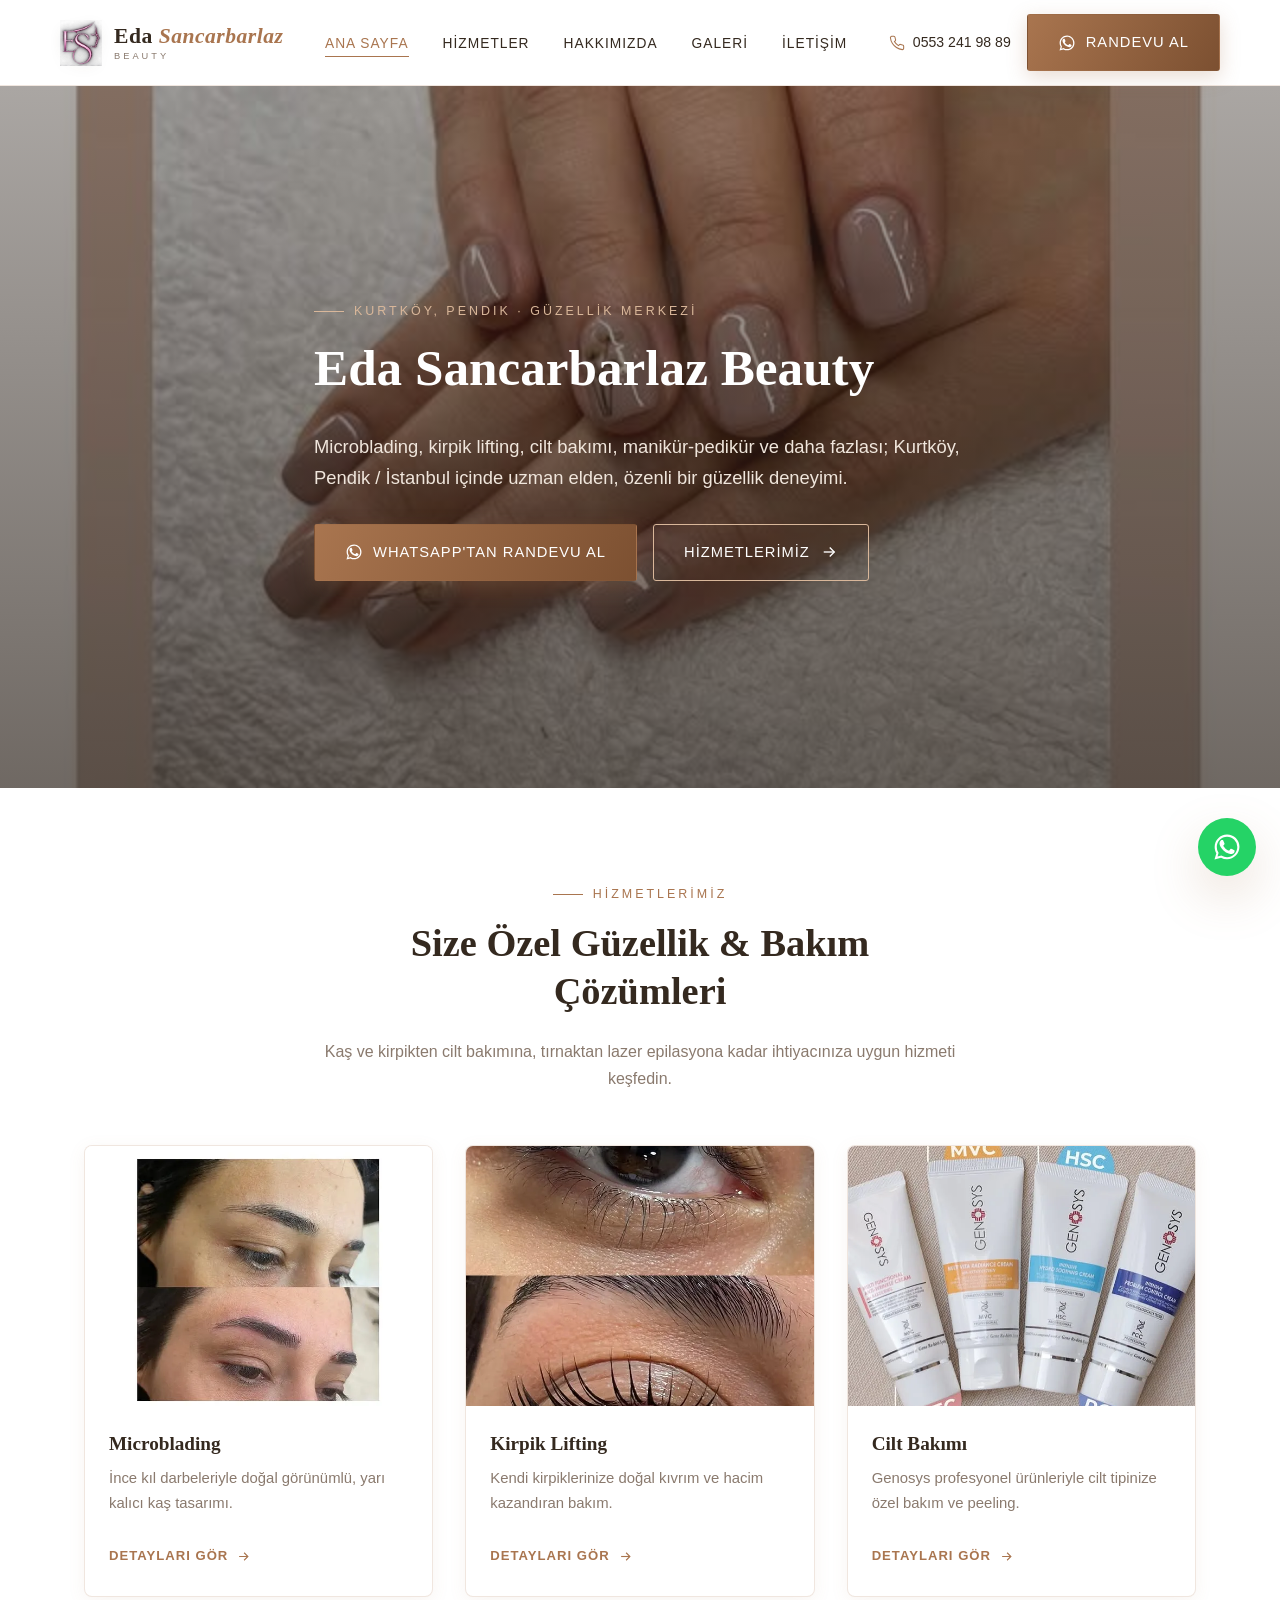
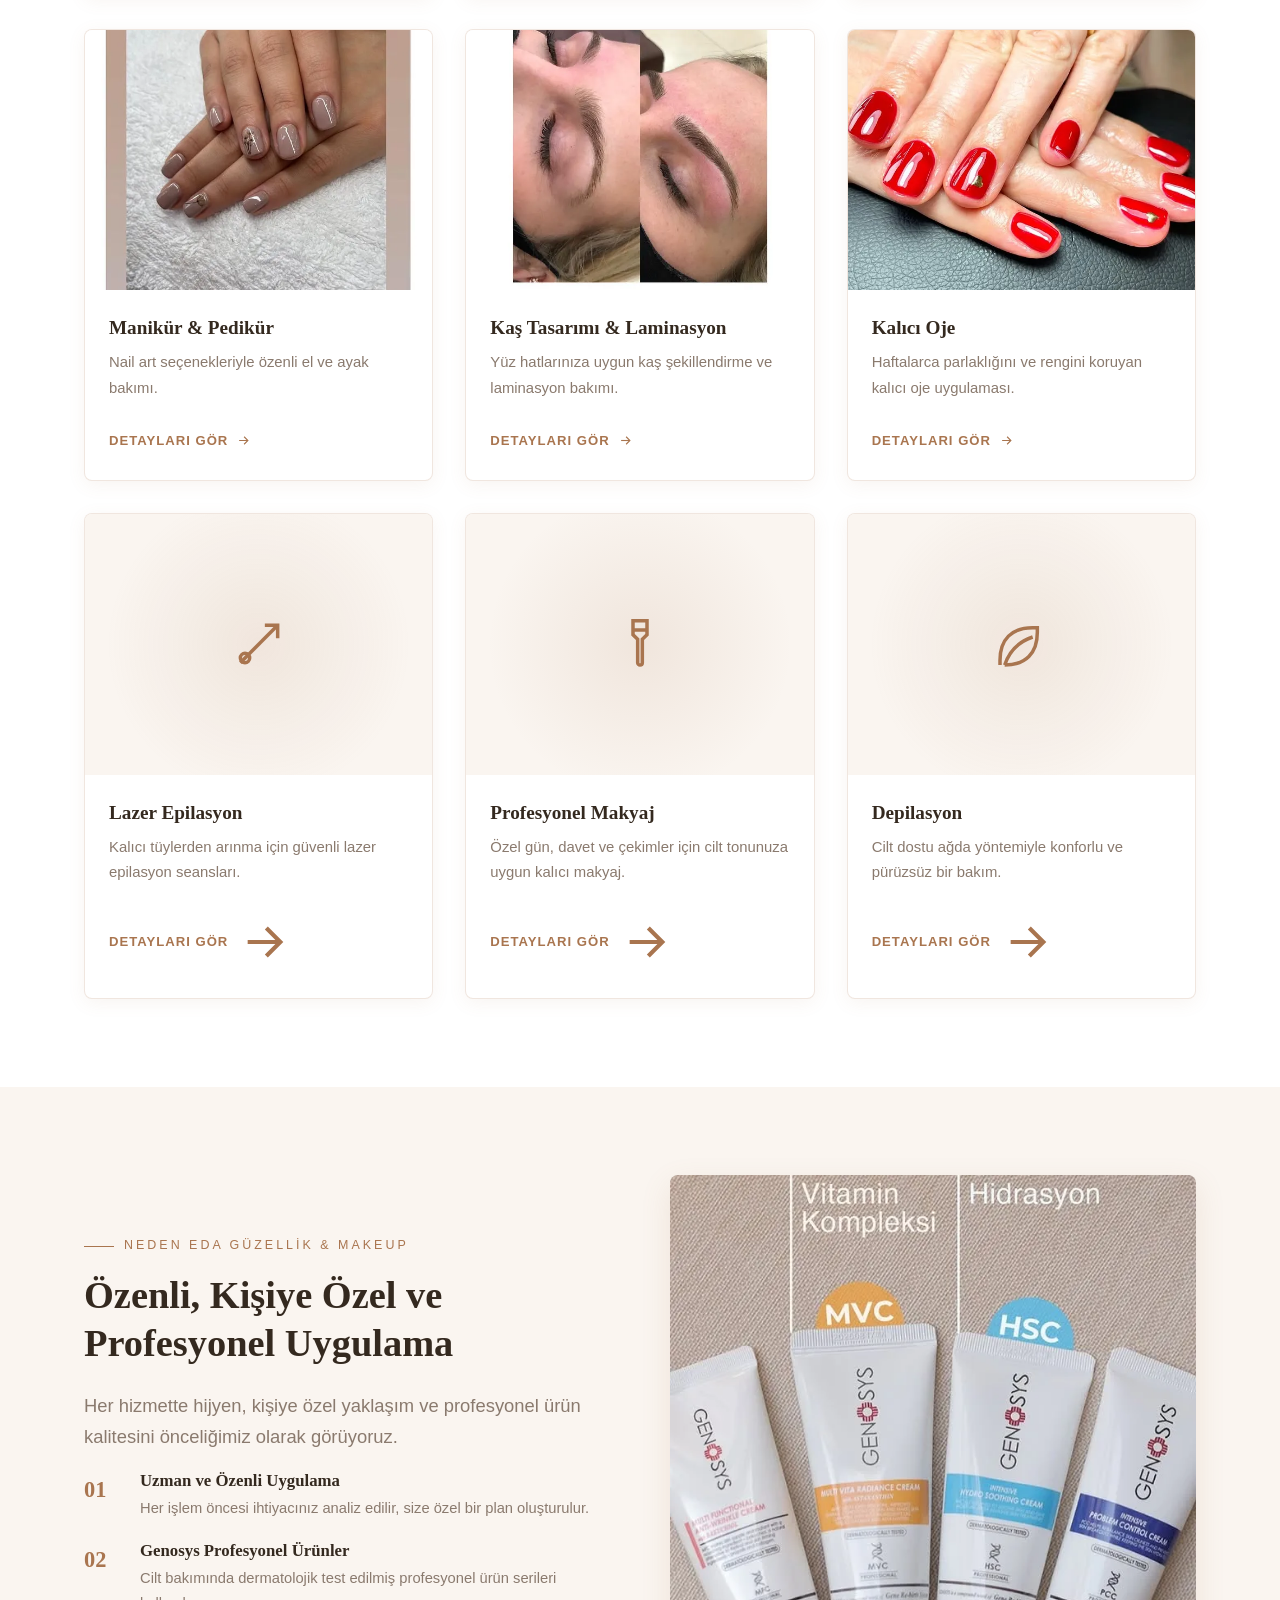
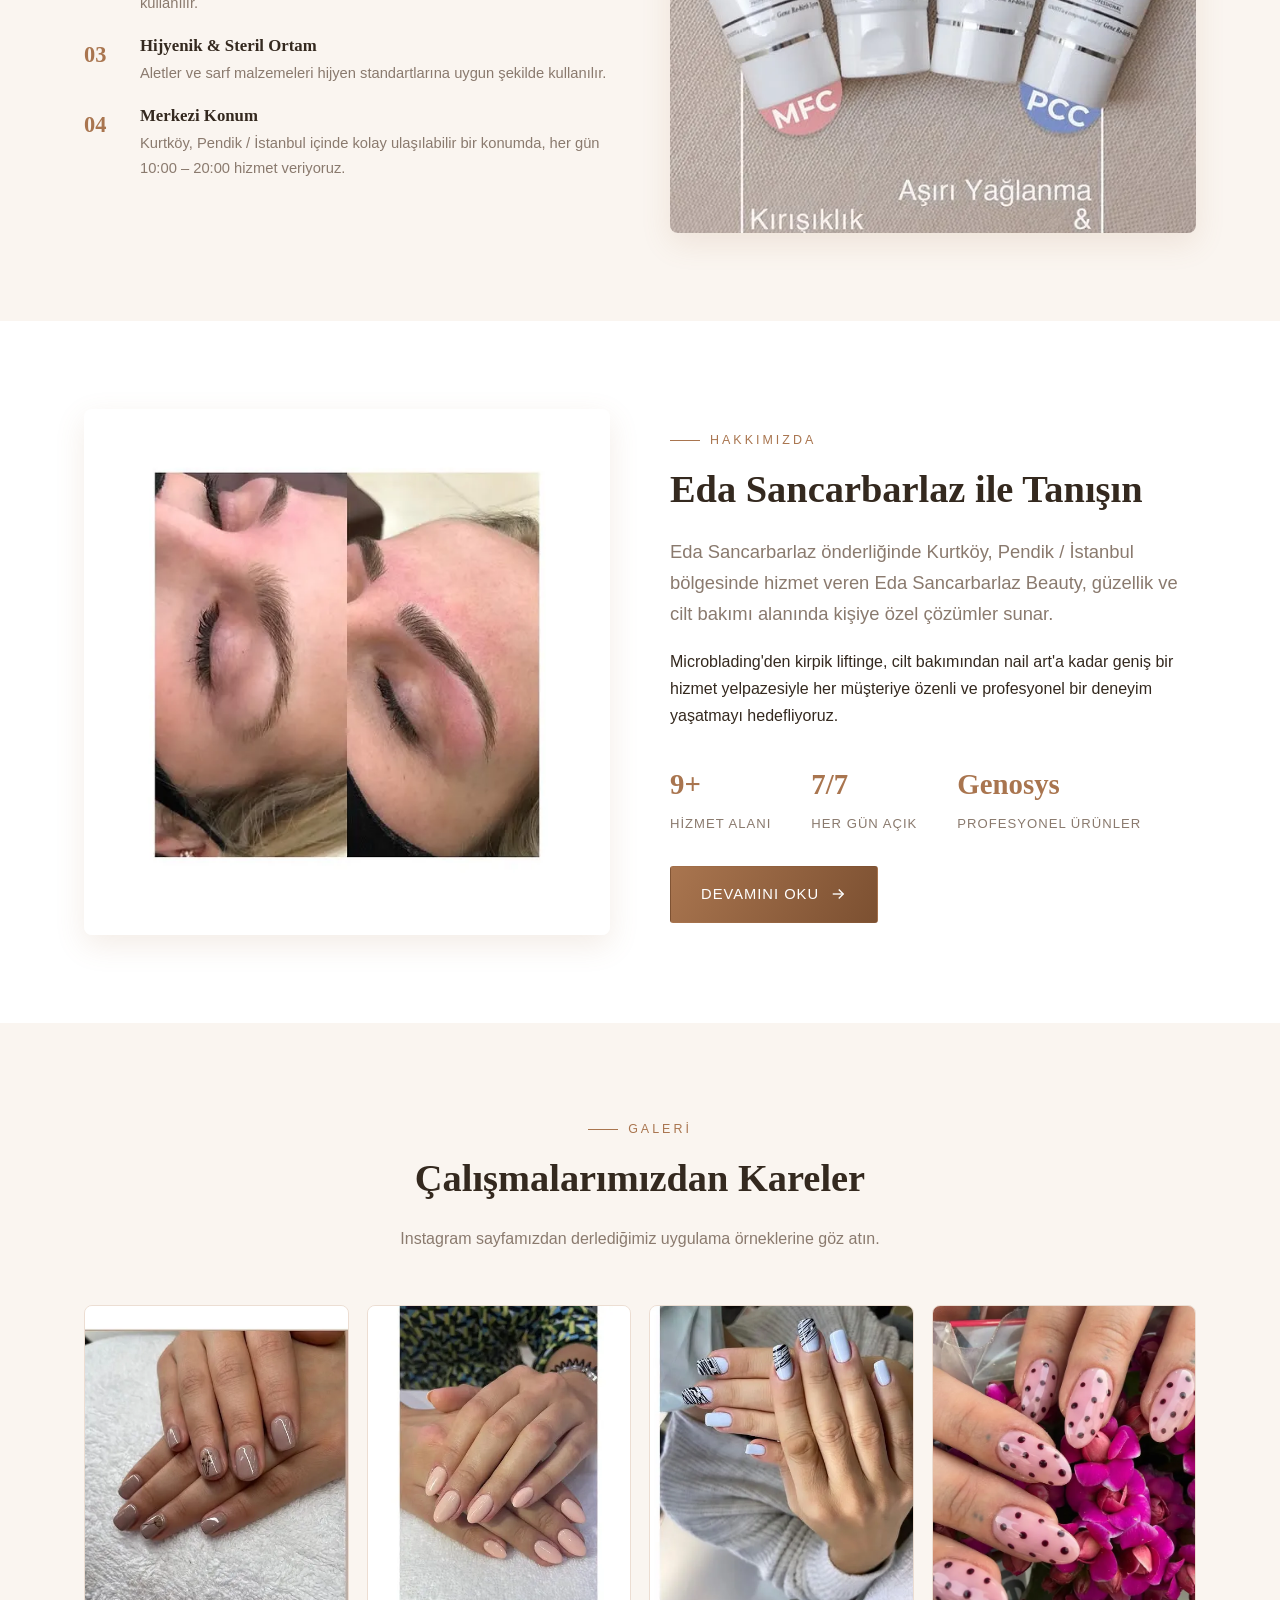
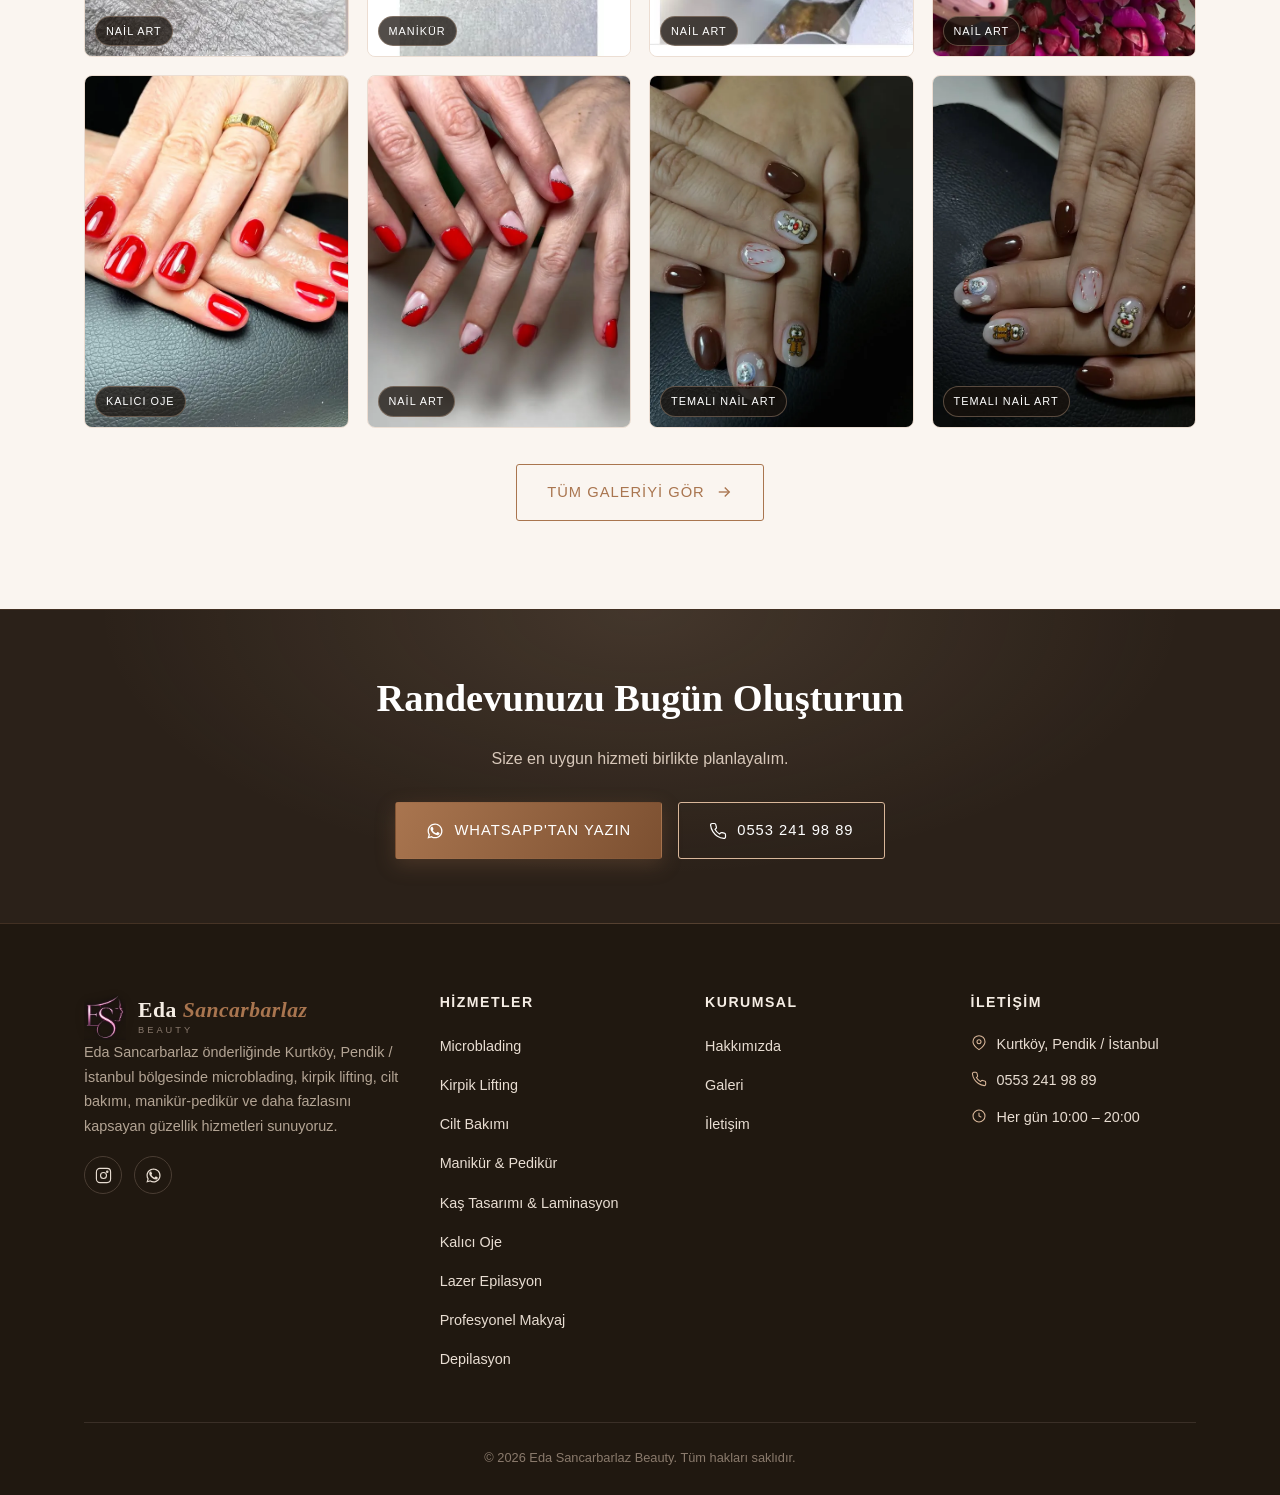
==== commit f946cacd: "12" ====
--- a/index.html
+++ b/index.html
@@ -1,124 +1,58 @@
-<!DOCTYPE html>
+﻿<!DOCTYPE html>
 <html lang="tr">
 <head>
 <meta charset="UTF-8">
 <meta name="viewport" content="width=device-width, initial-scale=1.0">
-<title>Kurtköy Pendik Güzellik Merkezi | Eda Sancarbarlaz Beauty</title>
-<meta name="description" content="Kurtköy, Pendik güzellik merkezi: microblading, kirpik lifting, Genosys cilt bakımı, manikür-pedikür, kalıcı oje ve lazer epilasyon. Randevu: 0553 241 98 89.">
-<meta name="robots" content="index, follow, max-image-preview:large, max-snippet:-1, max-video-preview:-1">
-<meta name="googlebot" content="index, follow">
-<meta name="author" content="Eda Sancarbarlaz Beauty">
-<meta name="theme-color" content="#1a1210">
-<meta name="geo.region" content="TR-34">
-<meta name="geo.placename" content="Kurtköy, Pendik, İstanbul">
-<link rel="canonical" href="https://edasancarbarlaz.com/">
-<link rel="alternate" hreflang="tr" href="https://edasancarbarlaz.com/">
-<link rel="alternate" hreflang="x-default" href="https://edasancarbarlaz.com/">
-
+<title>Eda Sancarbarlaz Beauty | Kurtköy, Pendik Güzellik Merkezi - Microblading, Kirpik Lifting, Cilt Bakımı</title>
+<meta name="description" content="Kurtköy, Pendik / İstanbul içinde microblading, kirpik lifting, cilt bakımı, manikür-pedikür, kalıcı oje ve lazer epilasyon hizmetleri. Eda Sancarbarlaz Beauty ile randevunuzu oluşturun.">
+<link rel="canonical" href="https://www.edasancarbarlaz.com/">
 <meta property="og:type" content="website">
+<meta property="og:title" content="Eda Sancarbarlaz Beauty | Kurtköy, Pendik Güzellik Merkezi - Microblading, Kirpik Lifting, Cilt Bakımı">
+<meta property="og:description" content="Kurtköy, Pendik / İstanbul içinde microblading, kirpik lifting, cilt bakımı, manikür-pedikür, kalıcı oje ve lazer epilasyon hizmetleri. Eda Sancarbarlaz Beauty ile randevunuzu oluşturun.">
 <meta property="og:locale" content="tr_TR">
 <meta property="og:site_name" content="Eda Sancarbarlaz Beauty">
-<meta property="og:url" content="https://edasancarbarlaz.com/">
-<meta property="og:title" content="Kurtköy Pendik Güzellik Merkezi | Eda Sancarbarlaz Beauty">
-<meta property="og:description" content="Kurtköy, Pendik güzellik merkezi: microblading, kirpik lifting, Genosys cilt bakımı, manikür-pedikür, kalıcı oje ve lazer epilasyon. Randevu: 0553 241 98 89.">
-<meta property="og:image" content="https://edasancarbarlaz.com/assets/img/logo-full.jpg">
-<meta property="og:image:alt" content="Eda Sancarbarlaz Beauty - Kurtköy Pendik güzellik merkezi">
-<meta property="og:image:type" content="image/jpeg">
-
-<meta name="twitter:card" content="summary_large_image">
-<meta name="twitter:title" content="Kurtköy Pendik Güzellik Merkezi | Eda Sancarbarlaz Beauty">
-<meta name="twitter:description" content="Microblading, kirpik lifting, cilt bakımı ve daha fazlası — Kurtköy, Pendik. WhatsApp ile randevu alın.">
-<meta name="twitter:image" content="https://edasancarbarlaz.com/assets/img/logo-full.jpg">
-
+<meta name="robots" content="index, follow">
 <link rel="icon" href="assets/img/favicon.png" type="image/png">
-<link rel="apple-touch-icon" href="assets/img/logo-icon.png">
 <link rel="preconnect" href="https://fonts.googleapis.com">
-<link rel="preconnect" href="https://fonts.gstatic.com" crossorigin>
-<link href="https://fonts.googleapis.com/css2?family=Playfair+Display:wght@600;700&family=Jost:wght@300;400;500;600&display=swap" rel="stylesheet">
+<link rel="preconnect" href="https://fonts.gstatic.com" crossorigin="">
+<link href="css2?family=Playfair+Display:wght@600;700&amp;family=Jost:wght@300;400;500;600&amp;display=swap" rel="stylesheet">
 <link rel="stylesheet" href="assets/css/style.css">
 
 <script type="application/ld+json">
 {
   "@context": "https://schema.org",
-  "@graph": [
-    {
-      "@type": "BeautySalon",
-      "@id": "https://edasancarbarlaz.com/#salon",
-      "name": "Eda Sancarbarlaz Beauty",
-      "alternateName": ["Eda Güzellik & Makeup", "Eda Sancarbarlaz"],
-      "description": "Kurtköy, Pendik / İstanbul'da microblading, kirpik lifting, Genosys cilt bakımı, manikür-pedikür, kalıcı oje, kaş tasarımı, lazer epilasyon ve profesyonel makyaj hizmetleri.",
-      "image": "https://edasancarbarlaz.com/assets/img/logo-full.jpg",
-      "logo": "https://edasancarbarlaz.com/assets/img/logo-full.jpg",
-      "url": "https://edasancarbarlaz.com/",
-      "telephone": "+905532419889",
-      "priceRange": "$$",
-      "currenciesAccepted": "TRY",
-      "paymentAccepted": "Cash, Credit Card",
-      "address": {
-        "@type": "PostalAddress",
-        "addressLocality": "Kurtköy, Pendik",
-        "addressRegion": "İstanbul",
-        "addressCountry": "TR"
-      },
-      "areaServed": [
-        { "@type": "Place", "name": "Kurtköy" },
-        { "@type": "Place", "name": "Pendik" },
-        { "@type": "AdministrativeArea", "name": "İstanbul" }
-      ],
-      "openingHoursSpecification": {
-        "@type": "OpeningHoursSpecification",
-        "dayOfWeek": ["Monday","Tuesday","Wednesday","Thursday","Friday","Saturday","Sunday"],
-        "opens": "10:00",
-        "closes": "20:00"
-      },
-      "sameAs": ["https://www.instagram.com/edaguzellikmakeup"],
-      "hasOfferCatalog": {
-        "@type": "OfferCatalog",
-        "name": "Güzellik Hizmetleri",
-        "itemListElement": [
-          { "@type": "Offer", "itemOffered": { "@type": "Service", "name": "Microblading", "url": "https://edasancarbarlaz.com/hizmetler/microblading.html" } },
-          { "@type": "Offer", "itemOffered": { "@type": "Service", "name": "Kirpik Lifting", "url": "https://edasancarbarlaz.com/hizmetler/kirpik-lifting.html" } },
-          { "@type": "Offer", "itemOffered": { "@type": "Service", "name": "Cilt Bakımı", "url": "https://edasancarbarlaz.com/hizmetler/cilt-bakimi.html" } },
-          { "@type": "Offer", "itemOffered": { "@type": "Service", "name": "Manikür & Pedikür", "url": "https://edasancarbarlaz.com/hizmetler/manikur-pedikur.html" } },
-          { "@type": "Offer", "itemOffered": { "@type": "Service", "name": "Kaş Tasarımı & Laminasyon", "url": "https://edasancarbarlaz.com/hizmetler/kas-tasarimi.html" } },
-          { "@type": "Offer", "itemOffered": { "@type": "Service", "name": "Kalıcı Oje", "url": "https://edasancarbarlaz.com/hizmetler/kalici-oje.html" } },
-          { "@type": "Offer", "itemOffered": { "@type": "Service", "name": "Lazer Epilasyon", "url": "https://edasancarbarlaz.com/hizmetler/lazer-epilasyon.html" } },
-          { "@type": "Offer", "itemOffered": { "@type": "Service", "name": "Profesyonel Makyaj", "url": "https://edasancarbarlaz.com/hizmetler/profesyonel-makyaj.html" } },
-          { "@type": "Offer", "itemOffered": { "@type": "Service", "name": "Depilasyon", "url": "https://edasancarbarlaz.com/hizmetler/depilasyon.html" } }
-        ]
-      }
-    },
-    {
-      "@type": "WebSite",
-      "@id": "https://edasancarbarlaz.com/#website",
-      "url": "https://edasancarbarlaz.com/",
-      "name": "Eda Sancarbarlaz Beauty",
-      "inLanguage": "tr-TR",
-      "publisher": { "@id": "https://edasancarbarlaz.com/#salon" }
-    },
-    {
-      "@type": "WebPage",
-      "@id": "https://edasancarbarlaz.com/#webpage",
-      "url": "https://edasancarbarlaz.com/",
-      "name": "Kurtköy Pendik Güzellik Merkezi | Eda Sancarbarlaz Beauty",
-      "isPartOf": { "@id": "https://edasancarbarlaz.com/#website" },
-      "about": { "@id": "https://edasancarbarlaz.com/#salon" },
-      "description": "Kurtköy, Pendik güzellik merkezi: microblading, kirpik lifting, Genosys cilt bakımı, manikür-pedikür, kalıcı oje ve lazer epilasyon.",
-      "inLanguage": "tr-TR"
-    }
-  ]
+  "@type": "BeautySalon",
+  "name": "Eda Sancarbarlaz Beauty",
+  "image": "https://www.edasancarbarlazbeauty.com/assets/img/logo-full.jpg",
+  "logo": "https://www.edasancarbarlazbeauty.com/assets/img/logo-full.jpg",
+  "url": "https://www.edasancarbarlazbeauty.com/",
+  "telephone": "+905532419889",
+  "priceRange": "$$",
+  "address": {
+    "@type": "PostalAddress",
+    "addressLocality": "Kurtköy, Pendik",
+    "addressRegion": "İstanbul",
+    "addressCountry": "TR"
+  },
+  "openingHoursSpecification": [{
+    "@type": "OpeningHoursSpecification",
+    "dayOfWeek": ["Monday","Tuesday","Wednesday","Thursday","Friday","Saturday","Sunday"],
+    "opens": "10:00",
+    "closes": "20:00"
+  }],
+  "sameAs": ["https://www.instagram.com/edaguzellikmakeup"]
 }
 </script>
 </head>
 <body>
 <header class="site-header">
   <div class="container header-inner">
-    <a href="index.html" class="logo"><picture><source srcset="assets/img/logo-icon.webp" type="image/webp"><img src="assets/img/logo-icon.png" alt="Eda Sancarbarlaz Beauty logo" class="logo-icon" width="48" height="48"></picture><span class="logo-text">Eda <span>Sancarbarlaz</span><small>Beauty</small></span></a>
-    <nav class="main-nav" aria-label="Ana menü"><ul><li><a class="active" href="index.html" aria-current="page">Ana Sayfa</a></li><li><a href="hizmetler.html">Hizmetler</a></li><li><a href="hakkimizda.html">Hakkımızda</a></li><li><a href="galeri.html">Galeri</a></li><li><a href="iletisim.html">İletişim</a></li></ul></nav>
+    <a href="index.html" class="logo"><picture><source srcset="assets/img/logo-icon.webp" type="image/webp"><img src="assets/img/logo-icon.png" alt="Eda Sancarbarlaz Beauty logo" class="logo-icon"></picture><span class="logo-text">Eda <span>Sancarbarlaz</span><small>Beauty</small></span></a>
+    <nav class="main-nav"><ul><li><a class="active" href="index.html">Ana Sayfa</a></li><li><a class="" href="hizmetler.html">Hizmetler</a></li><li><a class="" href="hakkimizda.html">Hakkımızda</a></li><li><a class="" href="galeri.html">Galeri</a></li><li><a class="" href="iletisim.html">İletişim</a></li></ul></nav>
     <div class="header-actions">
-      <div class="header-phone"><svg viewBox="0 0 24 24" fill="none" stroke="currentColor" stroke-width="1.6" aria-hidden="true"><path d="M22 16.92v3a2 2 0 0 1-2.18 2 19.79 19.79 0 0 1-8.63-3.07 19.5 19.5 0 0 1-6-6 19.79 19.79 0 0 1-3.07-8.67A2 2 0 0 1 4.11 2h3a2 2 0 0 1 2 1.72c.127.96.361 1.903.7 2.81a2 2 0 0 1-.45 2.11L8.09 9.91a16 16 0 0 0 6 6l1.27-1.27a2 2 0 0 1 2.11-.45c.907.339 1.85.573 2.81.7A2 2 0 0 1 22 16.92z"></path></svg><a href="tel:+905532419889">0553 241 98 89</a></div>
-      <a class="btn btn-gold" href="https://wa.me/905532419889?text=Merhaba%2C%20randevu%20almak%20istiyorum." target="_blank" rel="noopener noreferrer"><svg viewBox="0 0 24 24" fill="currentColor" aria-hidden="true"><path d="M17.472 14.382c-.297-.149-1.758-.867-2.03-.967-.273-.099-.471-.148-.67.15-.197.297-.767.966-.94 1.164-.173.199-.347.223-.644.075-.297-.15-1.255-.463-2.39-1.475-.883-.788-1.48-1.761-1.653-2.059-.173-.297-.018-.458.13-.606.134-.133.298-.347.446-.52.149-.174.198-.298.298-.497.099-.198.05-.371-.025-.52-.075-.149-.669-1.612-.916-2.207-.242-.579-.487-.5-.669-.51-.173-.008-.371-.01-.57-.01-.198 0-.52.074-.792.372-.272.297-1.04 1.016-1.04 2.479 0 1.462 1.065 2.875 1.213 3.074.149.198 2.096 3.2 5.077 4.487.709.306 1.262.489 1.694.625.712.227 1.36.195 1.871.118.571-.085 1.758-.719 2.006-1.413.248-.694.248-1.289.173-1.413-.074-.124-.272-.198-.57-.347z"></path><path d="M12.04 2C6.58 2 2.13 6.45 2.13 11.91c0 1.85.5 3.58 1.36 5.07L2 22l5.2-1.44a9.94 9.94 0 0 0 4.84 1.23h.01c5.46 0 9.91-4.45 9.91-9.91 0-2.65-1.03-5.14-2.9-7.01A9.87 9.87 0 0 0 12.04 2zm0 18.1h-.01a8.2 8.2 0 0 1-4.18-1.14l-.3-.18-3.09.85.83-3.01-.2-.31a8.18 8.18 0 0 1-1.26-4.4c0-4.52 3.68-8.2 8.21-8.2 2.19 0 4.25.86 5.8 2.41a8.15 8.15 0 0 1 2.4 5.8c0 4.53-3.68 8.18-8.2 8.18z"></path></svg>Randevu Al</a>
-      <button class="nav-toggle" aria-label="Menüyü aç" aria-expanded="false"><span></span><span></span><span></span></button>
+      <div class="header-phone"><svg viewbox="0 0 24 24" fill="none" stroke="currentColor" stroke-width="1.6"><path d="M22 16.92v3a2 2 0 0 1-2.18 2 19.79 19.79 0 0 1-8.63-3.07 19.5 19.5 0 0 1-6-6 19.79 19.79 0 0 1-3.07-8.67A2 2 0 0 1 4.11 2h3a2 2 0 0 1 2 1.72c.127.96.361 1.903.7 2.81a2 2 0 0 1-.45 2.11L8.09 9.91a16 16 0 0 0 6 6l1.27-1.27a2 2 0 0 1 2.11-.45c.907.339 1.85.573 2.81.7A2 2 0 0 1 22 16.92z"></path></svg><a href="tel:+905532419889">0553 241 98 89</a></div>
+      <a class="btn btn-gold" href="https://wa.me/905532419889" target="_blank" rel="noopener"><svg viewbox="0 0 24 24" fill="currentColor"><path d="M17.472 14.382c-.297-.149-1.758-.867-2.03-.967-.273-.099-.471-.148-.67.15-.197.297-.767.966-.94 1.164-.173.199-.347.223-.644.075-.297-.15-1.255-.463-2.39-1.475-.883-.788-1.48-1.761-1.653-2.059-.173-.297-.018-.458.13-.606.134-.133.298-.347.446-.52.149-.174.198-.298.298-.497.099-.198.05-.371-.025-.52-.075-.149-.669-1.612-.916-2.207-.242-.579-.487-.5-.669-.51-.173-.008-.371-.01-.57-.01-.198 0-.52.074-.792.372-.272.297-1.04 1.016-1.04 2.479 0 1.462 1.065 2.875 1.213 3.074.149.198 2.096 3.2 5.077 4.487.709.306 1.262.489 1.694.625.712.227 1.36.195 1.871.118.571-.085 1.758-.719 2.006-1.413.248-.694.248-1.289.173-1.413-.074-.124-.272-.198-.57-.347z"></path><path d="M12.04 2C6.58 2 2.13 6.45 2.13 11.91c0 1.85.5 3.58 1.36 5.07L2 22l5.2-1.44a9.94 9.94 0 0 0 4.84 1.23h.01c5.46 0 9.91-4.45 9.91-9.91 0-2.65-1.03-5.14-2.9-7.01A9.87 9.87 0 0 0 12.04 2zm0 18.1h-.01a8.2 8.2 0 0 1-4.18-1.14l-.3-.18-3.09.85.83-3.01-.2-.31a8.18 8.18 0 0 1-1.26-4.4c0-4.52 3.68-8.2 8.21-8.2 2.19 0 4.25.86 5.8 2.41a8.15 8.15 0 0 1 2.4 5.8c0 4.53-3.68 8.18-8.2 8.18z"></path></svg>Randevu Al</a>
+      <button class="nav-toggle" aria-label="Menü"><span></span><span></span><span></span></button>
     </div>
   </div>
 </header>
@@ -127,85 +61,85 @@
   <div class="hero-slides"><div class="hero-slide active" style="background-image:url('assets/img/manikur-mor-cicek-tasarim.jpg')"></div><div class="hero-slide" style="background-image:url('assets/img/kalici-oje-kirmizi.jpg')"></div><div class="hero-slide" style="background-image:url('assets/img/kirpik-lifting-oncesi-sonrasi.jpg')"></div><div class="hero-slide" style="background-image:url('assets/img/genosys-profesyonel-cilt-bakim-urunleri.jpg')"></div><div class="hero-slide" style="background-image:url('assets/img/kas-tasarimi-oncesi-sonrasi.jpg')"></div></div>
   <div class="hero-overlay"></div>
   <div class="container hero-content">
-    <div class="eyebrow">EDA SANCARBARLAZ BEAUTY · KURTKÖY, PENDİK</div>
-    <h1>Kurtköy, Pendik Güzellik Merkezi</h1>
-    <p class="lead">Microblading, kirpik lifting, Genosys cilt bakımı, manikür-pedikür ve lazer epilasyon; Kurtköy, Pendik / İstanbul’da uzman elden, hijyenik ve kişiye özel güzellik deneyimi.</p>
+    <div class="eyebrow">KURTKÖY, PENDIK &middot; GÜZELLİK MERKEZİ</div>
+    <h1>Eda Sancarbarlaz Beauty</h1>
+    <p class="lead">Microblading, kirpik lifting, cilt bakımı, manikür-pedikür ve daha fazlası; Kurtköy, Pendik / İstanbul içinde uzman elden, özenli bir güzellik deneyimi.</p>
     <div class="hero-cta">
-      <a class="btn btn-gold" href="https://wa.me/905532419889?text=Merhaba%2C%20randevu%20almak%20istiyorum." target="_blank" rel="noopener noreferrer"><svg viewBox="0 0 24 24" fill="currentColor" aria-hidden="true"><path d="M17.472 14.382c-.297-.149-1.758-.867-2.03-.967-.273-.099-.471-.148-.67.15-.197.297-.767.966-.94 1.164-.173.199-.347.223-.644.075-.297-.15-1.255-.463-2.39-1.475-.883-.788-1.48-1.761-1.653-2.059-.173-.297-.018-.458.13-.606.134-.133.298-.347.446-.52.149-.174.198-.298.298-.497.099-.198.05-.371-.025-.52-.075-.149-.669-1.612-.916-2.207-.242-.579-.487-.5-.669-.51-.173-.008-.371-.01-.57-.01-.198 0-.52.074-.792.372-.272.297-1.04 1.016-1.04 2.479 0 1.462 1.065 2.875 1.213 3.074.149.198 2.096 3.2 5.077 4.487.709.306 1.262.489 1.694.625.712.227 1.36.195 1.871.118.571-.085 1.758-.719 2.006-1.413.248-.694.248-1.289.173-1.413-.074-.124-.272-.198-.57-.347z"></path><path d="M12.04 2C6.58 2 2.13 6.45 2.13 11.91c0 1.85.5 3.58 1.36 5.07L2 22l5.2-1.44a9.94 9.94 0 0 0 4.84 1.23h.01c5.46 0 9.91-4.45 9.91-9.91 0-2.65-1.03-5.14-2.9-7.01A9.87 9.87 0 0 0 12.04 2zm0 18.1h-.01a8.2 8.2 0 0 1-4.18-1.14l-.3-.18-3.09.85.83-3.01-.2-.31a8.18 8.18 0 0 1-1.26-4.4c0-4.52 3.68-8.2 8.21-8.2 2.19 0 4.25.86 5.8 2.41a8.15 8.15 0 0 1 2.4 5.8c0 4.53-3.68 8.18-8.2 8.18z"></path></svg>WhatsApp'tan Randevu Al</a>
-      <a class="btn btn-outline on-dark" href="hizmetler.html">Hizmetlerimiz <svg viewBox="0 0 24 24" fill="none" stroke="currentColor" stroke-width="1.8" aria-hidden="true"><path d="M5 12h14"></path><path d="m13 6 6 6-6 6"></path></svg></a>
-    </div>
-  </div>
-</section>
-
-<section class="section" id="hizmetler">
+      <a class="btn btn-gold" href="https://wa.me/905532419889" target="_blank" rel="noopener"><svg viewbox="0 0 24 24" fill="currentColor"><path d="M17.472 14.382c-.297-.149-1.758-.867-2.03-.967-.273-.099-.471-.148-.67.15-.197.297-.767.966-.94 1.164-.173.199-.347.223-.644.075-.297-.15-1.255-.463-2.39-1.475-.883-.788-1.48-1.761-1.653-2.059-.173-.297-.018-.458.13-.606.134-.133.298-.347.446-.52.149-.174.198-.298.298-.497.099-.198.05-.371-.025-.52-.075-.149-.669-1.612-.916-2.207-.242-.579-.487-.5-.669-.51-.173-.008-.371-.01-.57-.01-.198 0-.52.074-.792.372-.272.297-1.04 1.016-1.04 2.479 0 1.462 1.065 2.875 1.213 3.074.149.198 2.096 3.2 5.077 4.487.709.306 1.262.489 1.694.625.712.227 1.36.195 1.871.118.571-.085 1.758-.719 2.006-1.413.248-.694.248-1.289.173-1.413-.074-.124-.272-.198-.57-.347z"></path><path d="M12.04 2C6.58 2 2.13 6.45 2.13 11.91c0 1.85.5 3.58 1.36 5.07L2 22l5.2-1.44a9.94 9.94 0 0 0 4.84 1.23h.01c5.46 0 9.91-4.45 9.91-9.91 0-2.65-1.03-5.14-2.9-7.01A9.87 9.87 0 0 0 12.04 2zm0 18.1h-.01a8.2 8.2 0 0 1-4.18-1.14l-.3-.18-3.09.85.83-3.01-.2-.31a8.18 8.18 0 0 1-1.26-4.4c0-4.52 3.68-8.2 8.21-8.2 2.19 0 4.25.86 5.8 2.41a8.15 8.15 0 0 1 2.4 5.8c0 4.53-3.68 8.18-8.2 8.18z"></path></svg>WhatsApp'tan Randevu Al</a>
+      <a class="btn btn-outline on-dark" href="hizmetler.html">Hizmetlerimiz <svg viewbox="0 0 24 24" fill="none" stroke="currentColor" stroke-width="1.8"><path d="M5 12h14"></path><path d="m13 6 6 6-6 6"></path></svg></a>
+    </div>
+  </div>
+</section>
+
+<section class="section">
   <div class="container">
     <div class="section-head">
       <div class="eyebrow" style="justify-content:center">HİZMETLERİMİZ</div>
-      <h2>Kurtköy Pendik’te Microblading, Cilt Bakımı ve Daha Fazlası</h2>
+      <h2>Size Özel Güzellik &amp; Bakım Çözümleri</h2>
       <p>Kaş ve kirpikten cilt bakımına, tırnaktan lazer epilasyona kadar ihtiyacınıza uygun hizmeti keşfedin.</p>
     </div>
     <div class="grid grid-3"><a class="service-card" href="hizmetler/microblading.html">
-          <div class="img-wrap"><picture><source srcset="assets/img/microblading-oncesi-sonrasi.webp" type="image/webp"><img src="assets/img/microblading-oncesi-sonrasi.jpg" alt="Kurtköy Pendik microblading kaş kalıcı makyaj öncesi sonrası" loading="eager" fetchpriority="high" width="600" height="450"></picture></div>
+          <div class="img-wrap"><picture><source srcset="assets/img/microblading-oncesi-sonrasi.webp" type="image/webp"><img src="assets/img/microblading-oncesi-sonrasi.jpg" alt="Microblading (Kaş Kalıcı Makyaj)" class="" loading="eager"></picture></div>
           <div class="card-body">
             <h3>Microblading</h3>
             <p>İnce kıl darbeleriyle doğal görünümlü, yarı kalıcı kaş tasarımı.</p>
-            <span class="card-link">Detayları Gör <svg viewBox="0 0 24 24" fill="none" stroke="currentColor" stroke-width="1.8" aria-hidden="true"><path d="M5 12h14"></path><path d="m13 6 6 6-6 6"></path></svg></span>
+            <span class="card-link">Detayları Gör <svg viewbox="0 0 24 24" fill="none" stroke="currentColor" stroke-width="1.8"><path d="M5 12h14"></path><path d="m13 6 6 6-6 6"></path></svg></span>
           </div>
         </a><a class="service-card" href="hizmetler/kirpik-lifting.html">
-          <div class="img-wrap"><picture><source srcset="assets/img/kirpik-lifting-oncesi-sonrasi.webp" type="image/webp"><img src="assets/img/kirpik-lifting-oncesi-sonrasi.jpg" alt="Kirpik lifting lash lift öncesi sonrası Pendik" loading="eager" width="600" height="450"></picture></div>
+          <div class="img-wrap"><picture><source srcset="assets/img/kirpik-lifting-oncesi-sonrasi.webp" type="image/webp"><img src="assets/img/kirpik-lifting-oncesi-sonrasi.jpg" alt="Kirpik Lifting (Lash Lift)" class="" loading="eager"></picture></div>
           <div class="card-body">
             <h3>Kirpik Lifting</h3>
             <p>Kendi kirpiklerinize doğal kıvrım ve hacim kazandıran bakım.</p>
-            <span class="card-link">Detayları Gör <svg viewBox="0 0 24 24" fill="none" stroke="currentColor" stroke-width="1.8" aria-hidden="true"><path d="M5 12h14"></path><path d="m13 6 6 6-6 6"></path></svg></span>
+            <span class="card-link">Detayları Gör <svg viewbox="0 0 24 24" fill="none" stroke="currentColor" stroke-width="1.8"><path d="M5 12h14"></path><path d="m13 6 6 6-6 6"></path></svg></span>
           </div>
         </a><a class="service-card" href="hizmetler/cilt-bakimi.html">
-          <div class="img-wrap"><picture><source srcset="assets/img/genosys-profesyonel-cilt-bakim-urunleri.webp" type="image/webp"><img src="assets/img/genosys-profesyonel-cilt-bakim-urunleri.jpg" alt="Genosys profesyonel cilt bakımı ürünleri Kurtköy" loading="eager" width="600" height="450"></picture></div>
+          <div class="img-wrap"><picture><source srcset="assets/img/genosys-profesyonel-cilt-bakim-urunleri.webp" type="image/webp"><img src="assets/img/genosys-profesyonel-cilt-bakim-urunleri.jpg" alt="Cilt Bakımı (Genosys Profesyonel Bakım)" class="" loading="eager"></picture></div>
           <div class="card-body">
             <h3>Cilt Bakımı</h3>
             <p>Genosys profesyonel ürünleriyle cilt tipinize özel bakım ve peeling.</p>
-            <span class="card-link">Detayları Gör <svg viewBox="0 0 24 24" fill="none" stroke="currentColor" stroke-width="1.8" aria-hidden="true"><path d="M5 12h14"></path><path d="m13 6 6 6-6 6"></path></svg></span>
+            <span class="card-link">Detayları Gör <svg viewbox="0 0 24 24" fill="none" stroke="currentColor" stroke-width="1.8"><path d="M5 12h14"></path><path d="m13 6 6 6-6 6"></path></svg></span>
           </div>
         </a><a class="service-card" href="hizmetler/manikur-pedikur.html">
-          <div class="img-wrap"><picture><source srcset="assets/img/manikur-mor-cicek-tasarim.webp" type="image/webp"><img src="assets/img/manikur-mor-cicek-tasarim.jpg" alt="Manikür pedikür nail art Pendik" loading="lazy" width="600" height="450"></picture></div>
-          <div class="card-body">
-            <h3>Manikür &amp; Pedikür</h3>
+          <div class="img-wrap"><picture><source srcset="assets/img/manikur-mor-cicek-tasarim.webp" type="image/webp"><img src="assets/img/manikur-mor-cicek-tasarim.jpg" alt="Manikür & Pedikür" class="" loading="eager"></picture></div>
+          <div class="card-body">
+            <h3>Manikür & Pedikür</h3>
             <p>Nail art seçenekleriyle özenli el ve ayak bakımı.</p>
-            <span class="card-link">Detayları Gör <svg viewBox="0 0 24 24" fill="none" stroke="currentColor" stroke-width="1.8" aria-hidden="true"><path d="M5 12h14"></path><path d="m13 6 6 6-6 6"></path></svg></span>
+            <span class="card-link">Detayları Gör <svg viewbox="0 0 24 24" fill="none" stroke="currentColor" stroke-width="1.8"><path d="M5 12h14"></path><path d="m13 6 6 6-6 6"></path></svg></span>
           </div>
         </a><a class="service-card" href="hizmetler/kas-tasarimi.html">
-          <div class="img-wrap"><picture><source srcset="assets/img/kas-tasarimi-oncesi-sonrasi.webp" type="image/webp"><img src="assets/img/kas-tasarimi-oncesi-sonrasi.jpg" alt="Kaş tasarımı ve laminasyon öncesi sonrası" loading="lazy" width="600" height="450"></picture></div>
-          <div class="card-body">
-            <h3>Kaş Tasarımı &amp; Laminasyon</h3>
+          <div class="img-wrap"><picture><source srcset="assets/img/kas-tasarimi-oncesi-sonrasi.webp" type="image/webp"><img src="assets/img/kas-tasarimi-oncesi-sonrasi.jpg" alt="Kaş Tasarımı & Laminasyon" class="" loading="eager"></picture></div>
+          <div class="card-body">
+            <h3>Kaş Tasarımı & Laminasyon</h3>
             <p>Yüz hatlarınıza uygun kaş şekillendirme ve laminasyon bakımı.</p>
-            <span class="card-link">Detayları Gör <svg viewBox="0 0 24 24" fill="none" stroke="currentColor" stroke-width="1.8" aria-hidden="true"><path d="M5 12h14"></path><path d="m13 6 6 6-6 6"></path></svg></span>
+            <span class="card-link">Detayları Gör <svg viewbox="0 0 24 24" fill="none" stroke="currentColor" stroke-width="1.8"><path d="M5 12h14"></path><path d="m13 6 6 6-6 6"></path></svg></span>
           </div>
         </a><a class="service-card" href="hizmetler/kalici-oje.html">
-          <div class="img-wrap"><picture><source srcset="assets/img/kalici-oje-kirmizi.webp" type="image/webp"><img src="assets/img/kalici-oje-kirmizi.jpg" alt="Kalıcı oje uygulaması kırmızı" loading="lazy" width="600" height="450"></picture></div>
+          <div class="img-wrap"><picture><source srcset="assets/img/kalici-oje-kirmizi.webp" type="image/webp"><img src="assets/img/kalici-oje-kirmizi.jpg" alt="Kalıcı Oje" class="" loading="eager"></picture></div>
           <div class="card-body">
             <h3>Kalıcı Oje</h3>
             <p>Haftalarca parlaklığını ve rengini koruyan kalıcı oje uygulaması.</p>
-            <span class="card-link">Detayları Gör <svg viewBox="0 0 24 24" fill="none" stroke="currentColor" stroke-width="1.8" aria-hidden="true"><path d="M5 12h14"></path><path d="m13 6 6 6-6 6"></path></svg></span>
+            <span class="card-link">Detayları Gör <svg viewbox="0 0 24 24" fill="none" stroke="currentColor" stroke-width="1.8"><path d="M5 12h14"></path><path d="m13 6 6 6-6 6"></path></svg></span>
           </div>
         </a><a class="service-card icon-card" href="hizmetler/lazer-epilasyon.html">
-          <div class="icon-wrap"><svg viewBox="0 0 24 24" fill="none" stroke="currentColor" stroke-width="1.5" aria-hidden="true"><path d="M4 20 20 4"></path><path d="M14.5 4h5.5v5.5"></path><circle cx="6" cy="18" r="2"></circle></svg></div>
+          <div class="icon-wrap"><svg viewbox="0 0 24 24" fill="none" stroke="currentColor" stroke-width="1.5"><path d="M4 20 20 4"></path><path d="M14.5 4h5.5v5.5"></path><circle cx="6" cy="18" r="2"></circle></svg></div>
           <div class="card-body">
             <h3>Lazer Epilasyon</h3>
             <p>Kalıcı tüylerden arınma için güvenli lazer epilasyon seansları.</p>
-            <span class="card-link">Detayları Gör <svg viewBox="0 0 24 24" fill="none" stroke="currentColor" stroke-width="1.8" aria-hidden="true"><path d="M5 12h14"></path><path d="m13 6 6 6-6 6"></path></svg></span>
+            <span class="card-link">Detayları Gör <svg viewbox="0 0 24 24" fill="none" stroke="currentColor" stroke-width="1.8"><path d="M5 12h14"></path><path d="m13 6 6 6-6 6"></path></svg></span>
           </div>
         </a><a class="service-card icon-card" href="hizmetler/profesyonel-makyaj.html">
-          <div class="icon-wrap"><svg viewBox="0 0 24 24" fill="none" stroke="currentColor" stroke-width="1.5" aria-hidden="true"><path d="M9 2h6v6l-2 2v10a1 1 0 0 1-1 1c-.55 0-1-.45-1-1V10L9 8V2z"></path><path d="M9 6h6"></path></svg></div>
+          <div class="icon-wrap"><svg viewbox="0 0 24 24" fill="none" stroke="currentColor" stroke-width="1.5"><path d="M9 2h6v6l-2 2v10a1 1 0 0 1-1 1c-.55 0-1-.45-1-1V10L9 8V2z"></path><path d="M9 6h6"></path></svg></div>
           <div class="card-body">
             <h3>Profesyonel Makyaj</h3>
-            <p>Özel gün, davet ve çekimler için cilt tonunuza uygun makyaj.</p>
-            <span class="card-link">Detayları Gör <svg viewBox="0 0 24 24" fill="none" stroke="currentColor" stroke-width="1.8" aria-hidden="true"><path d="M5 12h14"></path><path d="m13 6 6 6-6 6"></path></svg></span>
+            <p>Özel gün, davet ve çekimler için cilt tonunuza uygun kalıcı makyaj.</p>
+            <span class="card-link">Detayları Gör <svg viewbox="0 0 24 24" fill="none" stroke="currentColor" stroke-width="1.8"><path d="M5 12h14"></path><path d="m13 6 6 6-6 6"></path></svg></span>
           </div>
         </a><a class="service-card icon-card" href="hizmetler/depilasyon.html">
-          <div class="icon-wrap"><svg viewBox="0 0 24 24" fill="none" stroke="currentColor" stroke-width="1.5" aria-hidden="true"><path d="M5 21c9 0 14-5 14-14V5h-2C8 5 3 10 3 19v2"></path><path d="M5 21c2-6 6-10 12-12"></path></svg></div>
+          <div class="icon-wrap"><svg viewbox="0 0 24 24" fill="none" stroke="currentColor" stroke-width="1.5"><path d="M5 21c9 0 14-5 14-14V5h-2C8 5 3 10 3 19v2"></path><path d="M5 21c2-6 6-10 12-12"></path></svg></div>
           <div class="card-body">
             <h3>Depilasyon</h3>
             <p>Cilt dostu ağda yöntemiyle konforlu ve pürüzsüz bir bakım.</p>
-            <span class="card-link">Detayları Gör <svg viewBox="0 0 24 24" fill="none" stroke="currentColor" stroke-width="1.8" aria-hidden="true"><path d="M5 12h14"></path><path d="m13 6 6 6-6 6"></path></svg></span>
+            <span class="card-link">Detayları Gör <svg viewbox="0 0 24 24" fill="none" stroke="currentColor" stroke-width="1.8"><path d="M5 12h14"></path><path d="m13 6 6 6-6 6"></path></svg></span>
           </div>
         </a></div>
   </div>
@@ -214,67 +148,67 @@
 <section class="section alt">
   <div class="container split">
     <div>
-      <div class="eyebrow">NEDEN EDA SANCARBARLAZ BEAUTY</div>
+      <div class="eyebrow">NEDEN EDA GÜZELLİK &amp; MAKEUP</div>
       <h2>Özenli, Kişiye Özel ve Profesyonel Uygulama</h2>
       <p class="lead">Her hizmette hijyen, kişiye özel yaklaşım ve profesyonel ürün kalitesini önceliğimiz olarak görüyoruz.</p>
       <ul class="feature-list"><li><span class="num">01</span><div><h4>Uzman ve Özenli Uygulama</h4><p>Her işlem öncesi ihtiyacınız analiz edilir, size özel bir plan oluşturulur.</p></div></li><li><span class="num">02</span><div><h4>Genosys Profesyonel Ürünler</h4><p>Cilt bakımında dermatolojik test edilmiş profesyonel ürün serileri kullanılır.</p></div></li><li><span class="num">03</span><div><h4>Hijyenik &amp; Steril Ortam</h4><p>Aletler ve sarf malzemeleri hijyen standartlarına uygun şekilde kullanılır.</p></div></li><li><span class="num">04</span><div><h4>Merkezi Konum</h4><p>Kurtköy, Pendik / İstanbul içinde kolay ulaşılabilir bir konumda, her gün 10:00 – 20:00 hizmet veriyoruz.</p></div></li></ul>
     </div>
-    <div><picture><source srcset="assets/img/genosys-profesyonel-cilt-bakim-urunleri.webp" type="image/webp"><img src="assets/img/genosys-profesyonel-cilt-bakim-urunleri.jpg" alt="Eda Sancarbarlaz Beauty Genosys cilt bakım ürünleri" loading="lazy" width="800" height="600"></picture></div>
+    <div><picture><source srcset="assets/img/genosys-profesyonel-cilt-bakim-urunleri.webp" type="image/webp"><img src="assets/img/genosys-profesyonel-cilt-bakim-urunleri.jpg" alt="Eda Sancarbarlaz Beauty cilt bakım ürünleri" class="" loading="eager"></picture></div>
   </div>
 </section>
 
 <section class="section">
   <div class="container split">
-    <div><picture><source srcset="assets/img/kas-tasarimi-oncesi-sonrasi.webp" type="image/webp"><img src="assets/img/kas-tasarimi-oncesi-sonrasi.jpg" alt="Eda Sancarbarlaz kaş tasarımı uygulaması Kurtköy" loading="lazy" width="800" height="600"></picture></div>
+    <div><picture><source srcset="assets/img/kas-tasarimi-oncesi-sonrasi.webp" type="image/webp"><img src="assets/img/kas-tasarimi-oncesi-sonrasi.jpg" alt="Eda Sancarbarlaz kaş tasarımı uygulaması" class="" loading="eager"></picture></div>
     <div>
       <div class="eyebrow">HAKKIMIZDA</div>
       <h2>Eda Sancarbarlaz ile Tanışın</h2>
       <p class="lead">Eda Sancarbarlaz önderliğinde Kurtköy, Pendik / İstanbul bölgesinde hizmet veren Eda Sancarbarlaz Beauty, güzellik ve cilt bakımı alanında kişiye özel çözümler sunar.</p>
-      <p>Microblading’den kirpik liftinge, cilt bakımından nail art’a kadar geniş bir hizmet yelpazesiyle her müşteriye özenli ve profesyonel bir deneyim yaşatmayı hedefliyoruz.</p>
+      <p>Microblading'den kirpik liftinge, cilt bakımından nail art'a kadar geniş bir hizmet yelpazesiyle her müşteriye özenli ve profesyonel bir deneyim yaşatmayı hedefliyoruz.</p>
       <div class="stat-row">
         <div class="stat"><b>9+</b><span>Hizmet Alanı</span></div>
         <div class="stat"><b>7/7</b><span>Her Gün Açık</span></div>
         <div class="stat"><b>Genosys</b><span>Profesyonel Ürünler</span></div>
       </div>
-      <div class="hero-cta"><a class="btn btn-primary" href="hakkimizda.html">Devamını Oku <svg viewBox="0 0 24 24" fill="none" stroke="currentColor" stroke-width="1.8" aria-hidden="true"><path d="M5 12h14"></path><path d="m13 6 6 6-6 6"></path></svg></a></div>
-    </div>
-  </div>
-</section>
-
-<section class="section alt" id="galeri">
+      <div class="hero-cta"><a class="btn btn-primary" href="hakkimizda.html">Devamını Oku <svg viewbox="0 0 24 24" fill="none" stroke="currentColor" stroke-width="1.8"><path d="M5 12h14"></path><path d="m13 6 6 6-6 6"></path></svg></a></div>
+    </div>
+  </div>
+</section>
+
+<section class="section alt">
   <div class="container">
     <div class="section-head">
       <div class="eyebrow" style="justify-content:center">GALERİ</div>
       <h2>Çalışmalarımızdan Kareler</h2>
-      <p>Instagram sayfamızdan derlediğimiz nail art, manikür ve kalıcı oje uygulama örneklerine göz atın.</p>
+      <p>Instagram sayfamızdan derlediğimiz uygulama örneklerine göz atın.</p>
     </div>
     <div class="gallery-grid"><a href="galeri.html" class="gallery-item" data-cat="nail">
-          <picture><source srcset="assets/img/manikur-mor-cicek-tasarim.webp" type="image/webp"><img src="assets/img/manikur-mor-cicek-tasarim.jpg" alt="Mor çiçek temalı nail art" loading="lazy" width="400" height="400"></picture>
-          <span class="tag">Nail Art</span>
-        </a><a href="galeri.html" class="gallery-item" data-cat="nail">
-          <picture><source srcset="assets/img/manikur-nude-oje.webp" type="image/webp"><img src="assets/img/manikur-nude-oje.jpg" alt="Nude oje manikür" loading="lazy" width="400" height="400"></picture>
+          <picture><source srcset="assets/img/manikur-mor-cicek-tasarim.webp" type="image/webp"><img src="assets/img/manikur-mor-cicek-tasarim.jpg" alt="Nail Art" class="" loading="eager"></picture>
+          <span class="tag">Nail Art</span>
+        </a><a href="galeri.html" class="gallery-item" data-cat="nail">
+          <picture><source srcset="assets/img/manikur-nude-oje.webp" type="image/webp"><img src="assets/img/manikur-nude-oje.jpg" alt="Manikür" class="" loading="eager"></picture>
           <span class="tag">Manikür</span>
         </a><a href="galeri.html" class="gallery-item" data-cat="nail">
-          <picture><source srcset="assets/img/nail-art-beyaz-desen.webp" type="image/webp"><img src="assets/img/nail-art-beyaz-desen.jpg" alt="Beyaz desenli nail art" loading="lazy" width="400" height="400"></picture>
-          <span class="tag">Nail Art</span>
-        </a><a href="galeri.html" class="gallery-item" data-cat="nail">
-          <picture><source srcset="assets/img/manikur-pembe-puanli-tasarim.webp" type="image/webp"><img src="assets/img/manikur-pembe-puanli-tasarim.jpg" alt="Pembe puanlı nail art tasarım" loading="lazy" width="400" height="400"></picture>
-          <span class="tag">Nail Art</span>
-        </a><a href="galeri.html" class="gallery-item" data-cat="nail">
-          <picture><source srcset="assets/img/kalici-oje-kirmizi.webp" type="image/webp"><img src="assets/img/kalici-oje-kirmizi.jpg" alt="Kırmızı kalıcı oje" loading="lazy" width="400" height="400"></picture>
+          <picture><source srcset="assets/img/nail-art-beyaz-desen.webp" type="image/webp"><img src="assets/img/nail-art-beyaz-desen.jpg" alt="Nail Art" class="" loading="eager"></picture>
+          <span class="tag">Nail Art</span>
+        </a><a href="galeri.html" class="gallery-item" data-cat="nail">
+          <picture><source srcset="assets/img/manikur-pembe-puanli-tasarim.webp" type="image/webp"><img src="assets/img/manikur-pembe-puanli-tasarim.jpg" alt="Nail Art" class="" loading="eager"></picture>
+          <span class="tag">Nail Art</span>
+        </a><a href="galeri.html" class="gallery-item" data-cat="nail">
+          <picture><source srcset="assets/img/kalici-oje-kirmizi.webp" type="image/webp"><img src="assets/img/kalici-oje-kirmizi.jpg" alt="Kalıcı Oje" class="" loading="eager"></picture>
           <span class="tag">Kalıcı Oje</span>
         </a><a href="galeri.html" class="gallery-item" data-cat="nail">
-          <picture><source srcset="assets/img/nail-art-kirmizi-simli-french.webp" type="image/webp"><img src="assets/img/nail-art-kirmizi-simli-french.jpg" alt="Kırmızı simli French nail art" loading="lazy" width="400" height="400"></picture>
-          <span class="tag">Nail Art</span>
-        </a><a href="galeri.html" class="gallery-item" data-cat="nail">
-          <picture><source srcset="assets/img/nail-art-kis-temasi-1.webp" type="image/webp"><img src="assets/img/nail-art-kis-temasi-1.jpg" alt="Kış temalı nail art örneği 1" loading="lazy" width="400" height="400"></picture>
+          <picture><source srcset="assets/img/nail-art-kirmizi-simli-french.webp" type="image/webp"><img src="assets/img/nail-art-kirmizi-simli-french.jpg" alt="Nail Art" class="" loading="eager"></picture>
+          <span class="tag">Nail Art</span>
+        </a><a href="galeri.html" class="gallery-item" data-cat="nail">
+          <picture><source srcset="assets/img/nail-art-kis-temasi-1.webp" type="image/webp"><img src="assets/img/nail-art-kis-temasi-1.jpg" alt="Temalı Nail Art" class="" loading="eager"></picture>
           <span class="tag">Temalı Nail Art</span>
         </a><a href="galeri.html" class="gallery-item" data-cat="nail">
-          <picture><source srcset="assets/img/nail-art-kis-temasi-2.webp" type="image/webp"><img src="assets/img/nail-art-kis-temasi-2.jpg" alt="Kış temalı nail art örneği 2" loading="lazy" width="400" height="400"></picture>
+          <picture><source srcset="assets/img/nail-art-kis-temasi-2.webp" type="image/webp"><img src="assets/img/nail-art-kis-temasi-2.jpg" alt="Temalı Nail Art" class="" loading="eager"></picture>
           <span class="tag">Temalı Nail Art</span>
         </a></div>
     <div style="text-align:center; margin-top:36px">
-      <a class="btn btn-outline" href="galeri.html">Tüm Galeriyi Gör <svg viewBox="0 0 24 24" fill="none" stroke="currentColor" stroke-width="1.8" aria-hidden="true"><path d="M5 12h14"></path><path d="m13 6 6 6-6 6"></path></svg></a>
+      <a class="btn btn-outline" href="galeri.html">Tüm Galeriyi Gör <svg viewbox="0 0 24 24" fill="none" stroke="currentColor" stroke-width="1.8"><path d="M5 12h14"></path><path d="m13 6 6 6-6 6"></path></svg></a>
     </div>
   </div>
 </section>
@@ -282,10 +216,10 @@
 <section class="cta-band">
   <div class="container">
     <h2>Randevunuzu Bugün Oluşturun</h2>
-    <p>Kurtköy, Pendik’te size en uygun hizmeti birlikte planlayalım.</p>
+    <p>Size en uygun hizmeti birlikte planlayalım.</p>
     <div class="hero-cta">
-      <a class="btn btn-gold" href="https://wa.me/905532419889?text=Merhaba%2C%20randevu%20almak%20istiyorum." target="_blank" rel="noopener noreferrer"><svg viewBox="0 0 24 24" fill="currentColor" aria-hidden="true"><path d="M17.472 14.382c-.297-.149-1.758-.867-2.03-.967-.273-.099-.471-.148-.67.15-.197.297-.767.966-.94 1.164-.173.199-.347.223-.644.075-.297-.15-1.255-.463-2.39-1.475-.883-.788-1.48-1.761-1.653-2.059-.173-.297-.018-.458.13-.606.134-.133.298-.347.446-.52.149-.174.198-.298.298-.497.099-.198.05-.371-.025-.52-.075-.149-.669-1.612-.916-2.207-.242-.579-.487-.5-.669-.51-.173-.008-.371-.01-.57-.01-.198 0-.52.074-.792.372-.272.297-1.04 1.016-1.04 2.479 0 1.462 1.065 2.875 1.213 3.074.149.198 2.096 3.2 5.077 4.487.709.306 1.262.489 1.694.625.712.227 1.36.195 1.871.118.571-.085 1.758-.719 2.006-1.413.248-.694.248-1.289.173-1.413-.074-.124-.272-.198-.57-.347z"></path><path d="M12.04 2C6.58 2 2.13 6.45 2.13 11.91c0 1.85.5 3.58 1.36 5.07L2 22l5.2-1.44a9.94 9.94 0 0 0 4.84 1.23h.01c5.46 0 9.91-4.45 9.91-9.91 0-2.65-1.03-5.14-2.9-7.01A9.87 9.87 0 0 0 12.04 2zm0 18.1h-.01a8.2 8.2 0 0 1-4.18-1.14l-.3-.18-3.09.85.83-3.01-.2-.31a8.18 8.18 0 0 1-1.26-4.4c0-4.52 3.68-8.2 8.21-8.2 2.19 0 4.25.86 5.8 2.41a8.15 8.15 0 0 1 2.4 5.8c0 4.53-3.68 8.18-8.2 8.18z"></path></svg>WhatsApp'tan Yazın</a>
-      <a class="btn btn-outline on-dark" href="tel:+905532419889"><svg viewBox="0 0 24 24" fill="none" stroke="currentColor" stroke-width="1.6" aria-hidden="true"><path d="M22 16.92v3a2 2 0 0 1-2.18 2 19.79 19.79 0 0 1-8.63-3.07 19.5 19.5 0 0 1-6-6 19.79 19.79 0 0 1-3.07-8.67A2 2 0 0 1 4.11 2h3a2 2 0 0 1 2 1.72c.127.96.361 1.903.7 2.81a2 2 0 0 1-.45 2.11L8.09 9.91a16 16 0 0 0 6 6l1.27-1.27a2 2 0 0 1 2.11-.45c.907.339 1.85.573 2.81.7A2 2 0 0 1 22 16.92z"></path></svg>0553 241 98 89</a>
+      <a class="btn btn-gold" href="https://wa.me/905532419889" target="_blank" rel="noopener"><svg viewbox="0 0 24 24" fill="currentColor"><path d="M17.472 14.382c-.297-.149-1.758-.867-2.03-.967-.273-.099-.471-.148-.67.15-.197.297-.767.966-.94 1.164-.173.199-.347.223-.644.075-.297-.15-1.255-.463-2.39-1.475-.883-.788-1.48-1.761-1.653-2.059-.173-.297-.018-.458.13-.606.134-.133.298-.347.446-.52.149-.174.198-.298.298-.497.099-.198.05-.371-.025-.52-.075-.149-.669-1.612-.916-2.207-.242-.579-.487-.5-.669-.51-.173-.008-.371-.01-.57-.01-.198 0-.52.074-.792.372-.272.297-1.04 1.016-1.04 2.479 0 1.462 1.065 2.875 1.213 3.074.149.198 2.096 3.2 5.077 4.487.709.306 1.262.489 1.694.625.712.227 1.36.195 1.871.118.571-.085 1.758-.719 2.006-1.413.248-.694.248-1.289.173-1.413-.074-.124-.272-.198-.57-.347z"></path><path d="M12.04 2C6.58 2 2.13 6.45 2.13 11.91c0 1.85.5 3.58 1.36 5.07L2 22l5.2-1.44a9.94 9.94 0 0 0 4.84 1.23h.01c5.46 0 9.91-4.45 9.91-9.91 0-2.65-1.03-5.14-2.9-7.01A9.87 9.87 0 0 0 12.04 2zm0 18.1h-.01a8.2 8.2 0 0 1-4.18-1.14l-.3-.18-3.09.85.83-3.01-.2-.31a8.18 8.18 0 0 1-1.26-4.4c0-4.52 3.68-8.2 8.21-8.2 2.19 0 4.25.86 5.8 2.41a8.15 8.15 0 0 1 2.4 5.8c0 4.53-3.68 8.18-8.2 8.18z"></path></svg>WhatsApp'tan Yazın</a>
+      <a class="btn btn-outline on-dark" href="tel:+905532419889"><svg viewbox="0 0 24 24" fill="none" stroke="currentColor" stroke-width="1.6"><path d="M22 16.92v3a2 2 0 0 1-2.18 2 19.79 19.79 0 0 1-8.63-3.07 19.5 19.5 0 0 1-6-6 19.79 19.79 0 0 1-3.07-8.67A2 2 0 0 1 4.11 2h3a2 2 0 0 1 2 1.72c.127.96.361 1.903.7 2.81a2 2 0 0 1-.45 2.11L8.09 9.91a16 16 0 0 0 6 6l1.27-1.27a2 2 0 0 1 2.11-.45c.907.339 1.85.573 2.81.7A2 2 0 0 1 22 16.92z"></path></svg>0553 241 98 89</a>
     </div>
   </div>
 </section>
@@ -294,16 +228,16 @@
   <div class="container">
     <div class="footer-grid">
       <div>
-        <a href="index.html" class="logo"><picture><source srcset="assets/img/logo-icon.webp" type="image/webp"><img src="assets/img/logo-icon.png" alt="Eda Sancarbarlaz Beauty logo" class="logo-icon" width="48" height="48" loading="lazy"></picture><span class="logo-text">Eda <span>Sancarbarlaz</span><small>Beauty</small></span></a>
+        <a href="index.html" class="logo"><picture><source srcset="assets/img/logo-icon.webp" type="image/webp"><img src="assets/img/logo-icon.png" alt="Eda Sancarbarlaz Beauty logo" class="logo-icon"></picture><span class="logo-text">Eda <span>Sancarbarlaz</span><small>Beauty</small></span></a>
         <p>Eda Sancarbarlaz önderliğinde Kurtköy, Pendik / İstanbul bölgesinde microblading, kirpik lifting, cilt bakımı, manikür-pedikür ve daha fazlasını kapsayan güzellik hizmetleri sunuyoruz.</p>
         <div class="footer-social">
-          <a href="https://www.instagram.com/edaguzellikmakeup" target="_blank" rel="noopener noreferrer" aria-label="Instagram"><svg viewBox="0 0 24 24" fill="none" stroke="currentColor" stroke-width="1.6" aria-hidden="true"><rect x="2" y="2" width="20" height="20" rx="5"></rect><circle cx="12" cy="12" r="4.2"></circle><circle cx="17.3" cy="6.7" r="1"></circle></svg></a>
-          <a href="https://wa.me/905532419889" target="_blank" rel="noopener noreferrer" aria-label="WhatsApp"><svg viewBox="0 0 24 24" fill="currentColor" aria-hidden="true"><path d="M17.472 14.382c-.297-.149-1.758-.867-2.03-.967-.273-.099-.471-.148-.67.15-.197.297-.767.966-.94 1.164-.173.199-.347.223-.644.075-.297-.15-1.255-.463-2.39-1.475-.883-.788-1.48-1.761-1.653-2.059-.173-.297-.018-.458.13-.606.134-.133.298-.347.446-.52.149-.174.198-.298.298-.497.099-.198.05-.371-.025-.52-.075-.149-.669-1.612-.916-2.207-.242-.579-.487-.5-.669-.51-.173-.008-.371-.01-.57-.01-.198 0-.52.074-.792.372-.272.297-1.04 1.016-1.04 2.479 0 1.462 1.065 2.875 1.213 3.074.149.198 2.096 3.2 5.077 4.487.709.306 1.262.489 1.694.625.712.227 1.36.195 1.871.118.571-.085 1.758-.719 2.006-1.413.248-.694.248-1.289.173-1.413-.074-.124-.272-.198-.57-.347z"></path><path d="M12.04 2C6.58 2 2.13 6.45 2.13 11.91c0 1.85.5 3.58 1.36 5.07L2 22l5.2-1.44a9.94 9.94 0 0 0 4.84 1.23h.01c5.46 0 9.91-4.45 9.91-9.91 0-2.65-1.03-5.14-2.9-7.01A9.87 9.87 0 0 0 12.04 2zm0 18.1h-.01a8.2 8.2 0 0 1-4.18-1.14l-.3-.18-3.09.85.83-3.01-.2-.31a8.18 8.18 0 0 1-1.26-4.4c0-4.52 3.68-8.2 8.21-8.2 2.19 0 4.25.86 5.8 2.41a8.15 8.15 0 0 1 2.4 5.8c0 4.53-3.68 8.18-8.2 8.18z"></path></svg></a>
+          <a href="https://www.instagram.com/edaguzellikmakeup" target="_blank" rel="noopener" aria-label="Instagram"><svg viewbox="0 0 24 24" fill="none" stroke="currentColor" stroke-width="1.6"><rect x="2" y="2" width="20" height="20" rx="5"></rect><circle cx="12" cy="12" r="4.2"></circle><circle cx="17.3" cy="6.7" r="1"></circle></svg></a>
+          <a href="https://wa.me/905532419889" target="_blank" rel="noopener" aria-label="WhatsApp"><svg viewbox="0 0 24 24" fill="currentColor"><path d="M17.472 14.382c-.297-.149-1.758-.867-2.03-.967-.273-.099-.471-.148-.67.15-.197.297-.767.966-.94 1.164-.173.199-.347.223-.644.075-.297-.15-1.255-.463-2.39-1.475-.883-.788-1.48-1.761-1.653-2.059-.173-.297-.018-.458.13-.606.134-.133.298-.347.446-.52.149-.174.198-.298.298-.497.099-.198.05-.371-.025-.52-.075-.149-.669-1.612-.916-2.207-.242-.579-.487-.5-.669-.51-.173-.008-.371-.01-.57-.01-.198 0-.52.074-.792.372-.272.297-1.04 1.016-1.04 2.479 0 1.462 1.065 2.875 1.213 3.074.149.198 2.096 3.2 5.077 4.487.709.306 1.262.489 1.694.625.712.227 1.36.195 1.871.118.571-.085 1.758-.719 2.006-1.413.248-.694.248-1.289.173-1.413-.074-.124-.272-.198-.57-.347z"></path><path d="M12.04 2C6.58 2 2.13 6.45 2.13 11.91c0 1.85.5 3.58 1.36 5.07L2 22l5.2-1.44a9.94 9.94 0 0 0 4.84 1.23h.01c5.46 0 9.91-4.45 9.91-9.91 0-2.65-1.03-5.14-2.9-7.01A9.87 9.87 0 0 0 12.04 2zm0 18.1h-.01a8.2 8.2 0 0 1-4.18-1.14l-.3-.18-3.09.85.83-3.01-.2-.31a8.18 8.18 0 0 1-1.26-4.4c0-4.52 3.68-8.2 8.21-8.2 2.19 0 4.25.86 5.8 2.41a8.15 8.15 0 0 1 2.4 5.8c0 4.53-3.68 8.18-8.2 8.18z"></path></svg></a>
         </div>
       </div>
       <div>
         <h4>Hizmetler</h4>
-        <ul class="footer-links"><li><a href="hizmetler/microblading.html">Microblading</a></li><li><a href="hizmetler/kirpik-lifting.html">Kirpik Lifting</a></li><li><a href="hizmetler/cilt-bakimi.html">Cilt Bakımı</a></li><li><a href="hizmetler/manikur-pedikur.html">Manikür &amp; Pedikür</a></li><li><a href="hizmetler/kas-tasarimi.html">Kaş Tasarımı &amp; Laminasyon</a></li><li><a href="hizmetler/kalici-oje.html">Kalıcı Oje</a></li><li><a href="hizmetler/lazer-epilasyon.html">Lazer Epilasyon</a></li><li><a href="hizmetler/profesyonel-makyaj.html">Profesyonel Makyaj</a></li><li><a href="hizmetler/depilasyon.html">Depilasyon</a></li></ul>
+        <ul class="footer-links"><li><a href="hizmetler/microblading.html">Microblading</a></li><li><a href="hizmetler/kirpik-lifting.html">Kirpik Lifting</a></li><li><a href="hizmetler/cilt-bakimi.html">Cilt Bakımı</a></li><li><a href="hizmetler/manikur-pedikur.html">Manikür & Pedikür</a></li><li><a href="hizmetler/kas-tasarimi.html">Kaş Tasarımı & Laminasyon</a></li><li><a href="hizmetler/kalici-oje.html">Kalıcı Oje</a></li><li><a href="hizmetler/lazer-epilasyon.html">Lazer Epilasyon</a></li><li><a href="hizmetler/profesyonel-makyaj.html">Profesyonel Makyaj</a></li><li><a href="hizmetler/depilasyon.html">Depilasyon</a></li></ul>
       </div>
       <div>
         <h4>Kurumsal</h4>
@@ -316,9 +250,9 @@
       <div>
         <h4>İletişim</h4>
         <ul class="footer-links footer-contact">
-          <li><svg viewBox="0 0 24 24" fill="none" stroke="currentColor" stroke-width="1.6" aria-hidden="true"><path d="M21 10c0 6-9 12-9 12s-9-6-9-12a9 9 0 1 1 18 0z"></path><circle cx="12" cy="10" r="3"></circle></svg> <span>Kurtköy, Pendik / İstanbul</span></li>
-          <li><svg viewBox="0 0 24 24" fill="none" stroke="currentColor" stroke-width="1.6" aria-hidden="true"><path d="M22 16.92v3a2 2 0 0 1-2.18 2 19.79 19.79 0 0 1-8.63-3.07 19.5 19.5 0 0 1-6-6 19.79 19.79 0 0 1-3.07-8.67A2 2 0 0 1 4.11 2h3a2 2 0 0 1 2 1.72c.127.96.361 1.903.7 2.81a2 2 0 0 1-.45 2.11L8.09 9.91a16 16 0 0 0 6 6l1.27-1.27a2 2 0 0 1 2.11-.45c.907.339 1.85.573 2.81.7A2 2 0 0 1 22 16.92z"></path></svg> <a href="tel:+905532419889">0553 241 98 89</a></li>
-          <li><svg viewBox="0 0 24 24" fill="none" stroke="currentColor" stroke-width="1.6" aria-hidden="true"><circle cx="12" cy="12" r="9"></circle><path d="M12 7v5l3.5 2"></path></svg> <span>Her gün 10:00 – 20:00</span></li>
+          <li><svg viewbox="0 0 24 24" fill="none" stroke="currentColor" stroke-width="1.6"><path d="M21 10c0 6-9 12-9 12s-9-6-9-12a9 9 0 1 1 18 0z"></path><circle cx="12" cy="10" r="3"></circle></svg> <span>Kurtköy, Pendik / İstanbul</span></li>
+          <li><svg viewbox="0 0 24 24" fill="none" stroke="currentColor" stroke-width="1.6"><path d="M22 16.92v3a2 2 0 0 1-2.18 2 19.79 19.79 0 0 1-8.63-3.07 19.5 19.5 0 0 1-6-6 19.79 19.79 0 0 1-3.07-8.67A2 2 0 0 1 4.11 2h3a2 2 0 0 1 2 1.72c.127.96.361 1.903.7 2.81a2 2 0 0 1-.45 2.11L8.09 9.91a16 16 0 0 0 6 6l1.27-1.27a2 2 0 0 1 2.11-.45c.907.339 1.85.573 2.81.7A2 2 0 0 1 22 16.92z"></path></svg> <a href="tel:+905532419889">0553 241 98 89</a></li>
+          <li><svg viewbox="0 0 24 24" fill="none" stroke="currentColor" stroke-width="1.6"><circle cx="12" cy="12" r="9"></circle><path d="M12 7v5l3.5 2"></path></svg> <span>Her gün 10:00 – 20:00</span></li>
         </ul>
       </div>
     </div>
@@ -327,8 +261,9 @@
     </div>
   </div>
 </footer>
-<a href="https://wa.me/905532419889?text=Merhaba%2C%20randevu%20almak%20istiyorum." target="_blank" rel="noopener noreferrer" class="wa-float" aria-label="WhatsApp'tan yaz"><svg viewBox="0 0 24 24" fill="currentColor" aria-hidden="true"><path d="M17.472 14.382c-.297-.149-1.758-.867-2.03-.967-.273-.099-.471-.148-.67.15-.197.297-.767.966-.94 1.164-.173.199-.347.223-.644.075-.297-.15-1.255-.463-2.39-1.475-.883-.788-1.48-1.761-1.653-2.059-.173-.297-.018-.458.13-.606.134-.133.298-.347.446-.52.149-.174.198-.298.298-.497.099-.198.05-.371-.025-.52-.075-.149-.669-1.612-.916-2.207-.242-.579-.487-.5-.669-.51-.173-.008-.371-.01-.57-.01-.198 0-.52.074-.792.372-.272.297-1.04 1.016-1.04 2.479 0 1.462 1.065 2.875 1.213 3.074.149.198 2.096 3.2 5.077 4.487.709.306 1.262.489 1.694.625.712.227 1.36.195 1.871.118.571-.085 1.758-.719 2.006-1.413.248-.694.248-1.289.173-1.413-.074-.124-.272-.198-.57-.347z"></path><path d="M12.04 2C6.58 2 2.13 6.45 2.13 11.91c0 1.85.5 3.58 1.36 5.07L2 22l5.2-1.44a9.94 9.94 0 0 0 4.84 1.23h.01c5.46 0 9.91-4.45 9.91-9.91 0-2.65-1.03-5.14-2.9-7.01A9.87 9.87 0 0 0 12.04 2zm0 18.1h-.01a8.2 8.2 0 0 1-4.18-1.14l-.3-.18-3.09.85.83-3.01-.2-.31a8.18 8.18 0 0 1-1.26-4.4c0-4.52 3.68-8.2 8.21-8.2 2.19 0 4.25.86 5.8 2.41a8.15 8.15 0 0 1 2.4 5.8c0 4.53-3.68 8.18-8.2 8.18z"></path></svg></a>
+<a href="https://wa.me/905532419889" target="_blank" rel="noopener" class="wa-float" aria-label="WhatsApp'tan yaz"><svg viewbox="0 0 24 24" fill="currentColor"><path d="M17.472 14.382c-.297-.149-1.758-.867-2.03-.967-.273-.099-.471-.148-.67.15-.197.297-.767.966-.94 1.164-.173.199-.347.223-.644.075-.297-.15-1.255-.463-2.39-1.475-.883-.788-1.48-1.761-1.653-2.059-.173-.297-.018-.458.13-.606.134-.133.298-.347.446-.52.149-.174.198-.298.298-.497.099-.198.05-.371-.025-.52-.075-.149-.669-1.612-.916-2.207-.242-.579-.487-.5-.669-.51-.173-.008-.371-.01-.57-.01-.198 0-.52.074-.792.372-.272.297-1.04 1.016-1.04 2.479 0 1.462 1.065 2.875 1.213 3.074.149.198 2.096 3.2 5.077 4.487.709.306 1.262.489 1.694.625.712.227 1.36.195 1.871.118.571-.085 1.758-.719 2.006-1.413.248-.694.248-1.289.173-1.413-.074-.124-.272-.198-.57-.347z"></path><path d="M12.04 2C6.58 2 2.13 6.45 2.13 11.91c0 1.85.5 3.58 1.36 5.07L2 22l5.2-1.44a9.94 9.94 0 0 0 4.84 1.23h.01c5.46 0 9.91-4.45 9.91-9.91 0-2.65-1.03-5.14-2.9-7.01A9.87 9.87 0 0 0 12.04 2zm0 18.1h-.01a8.2 8.2 0 0 1-4.18-1.14l-.3-.18-3.09.85.83-3.01-.2-.31a8.18 8.18 0 0 1-1.26-4.4c0-4.52 3.68-8.2 8.21-8.2 2.19 0 4.25.86 5.8 2.41a8.15 8.15 0 0 1 2.4 5.8c0 4.53-3.68 8.18-8.2 8.18z"></path></svg></a>
 <script>document.getElementById('year').textContent = new Date().getFullYear();</script>
-<script src="assets/js/main.js" defer></script>
+<script src="assets/js/main.js"></script>
+
 </body>
-</html>
+</html>
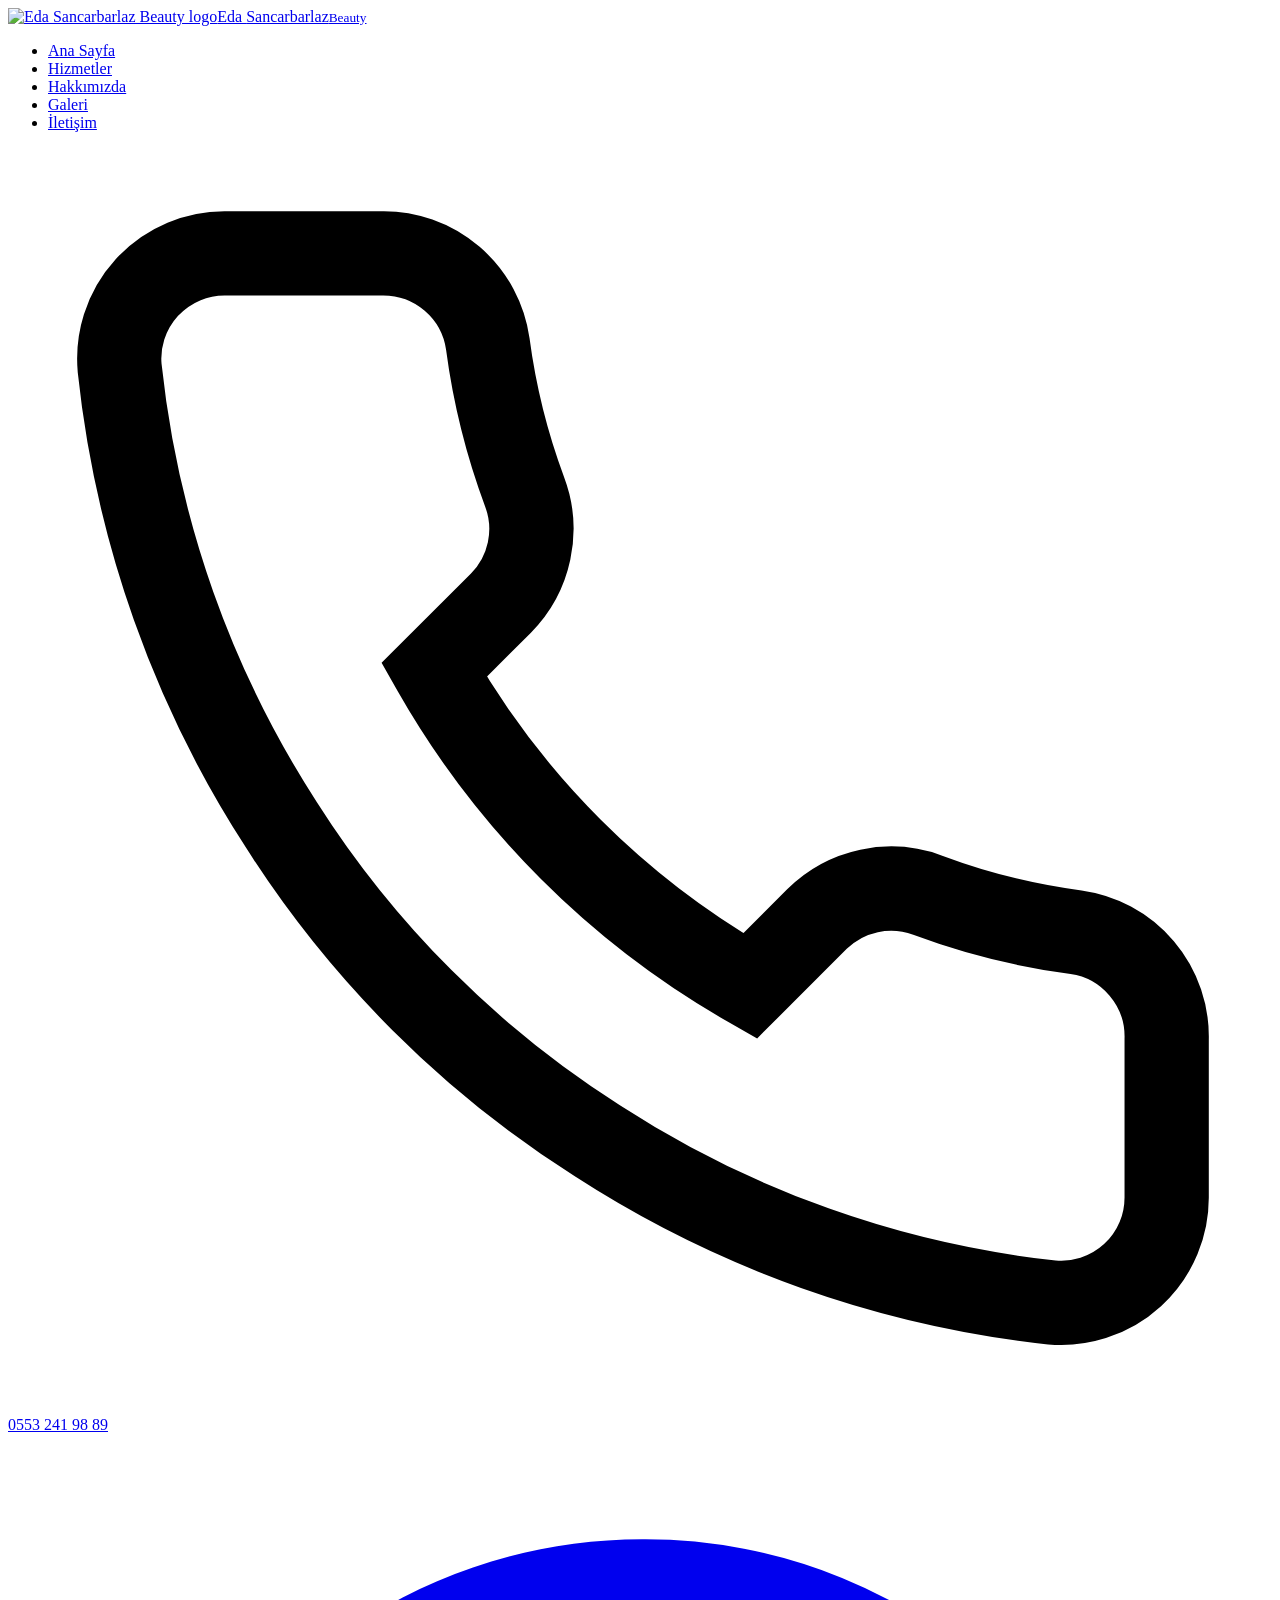
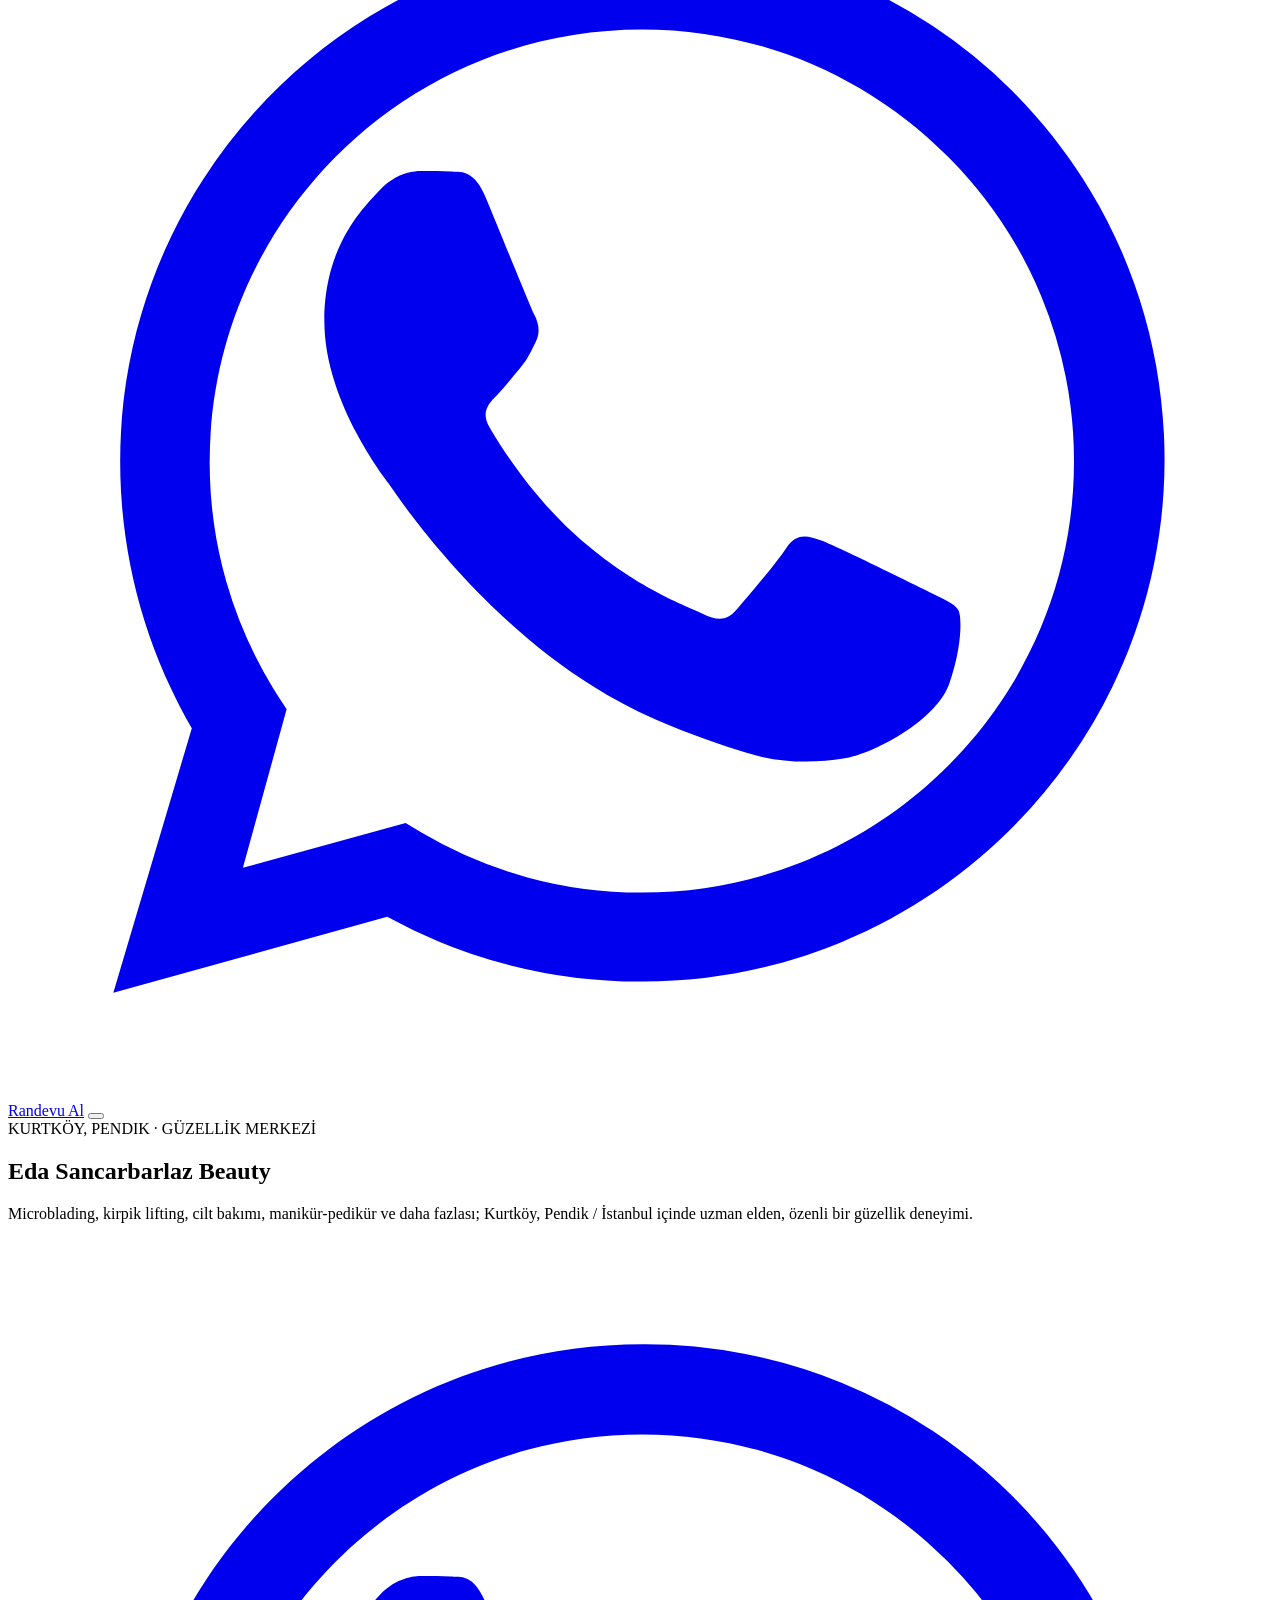
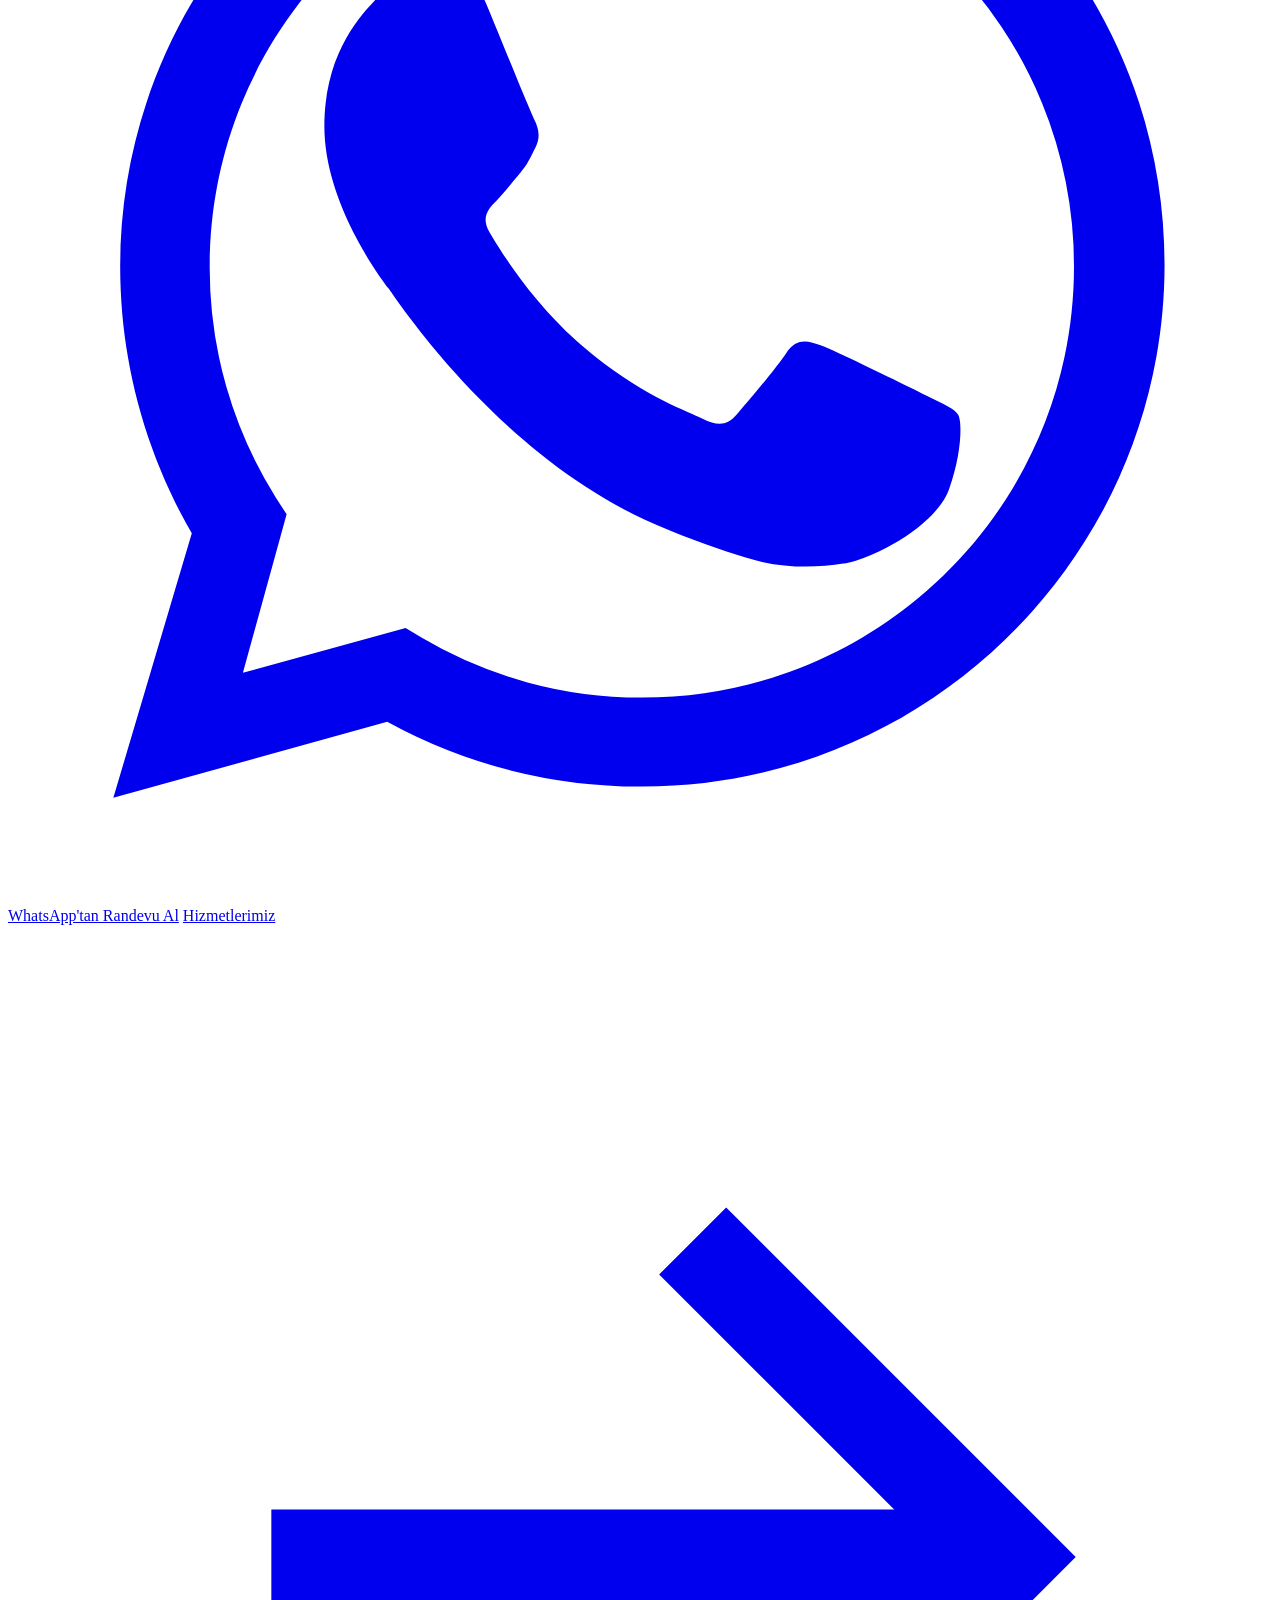
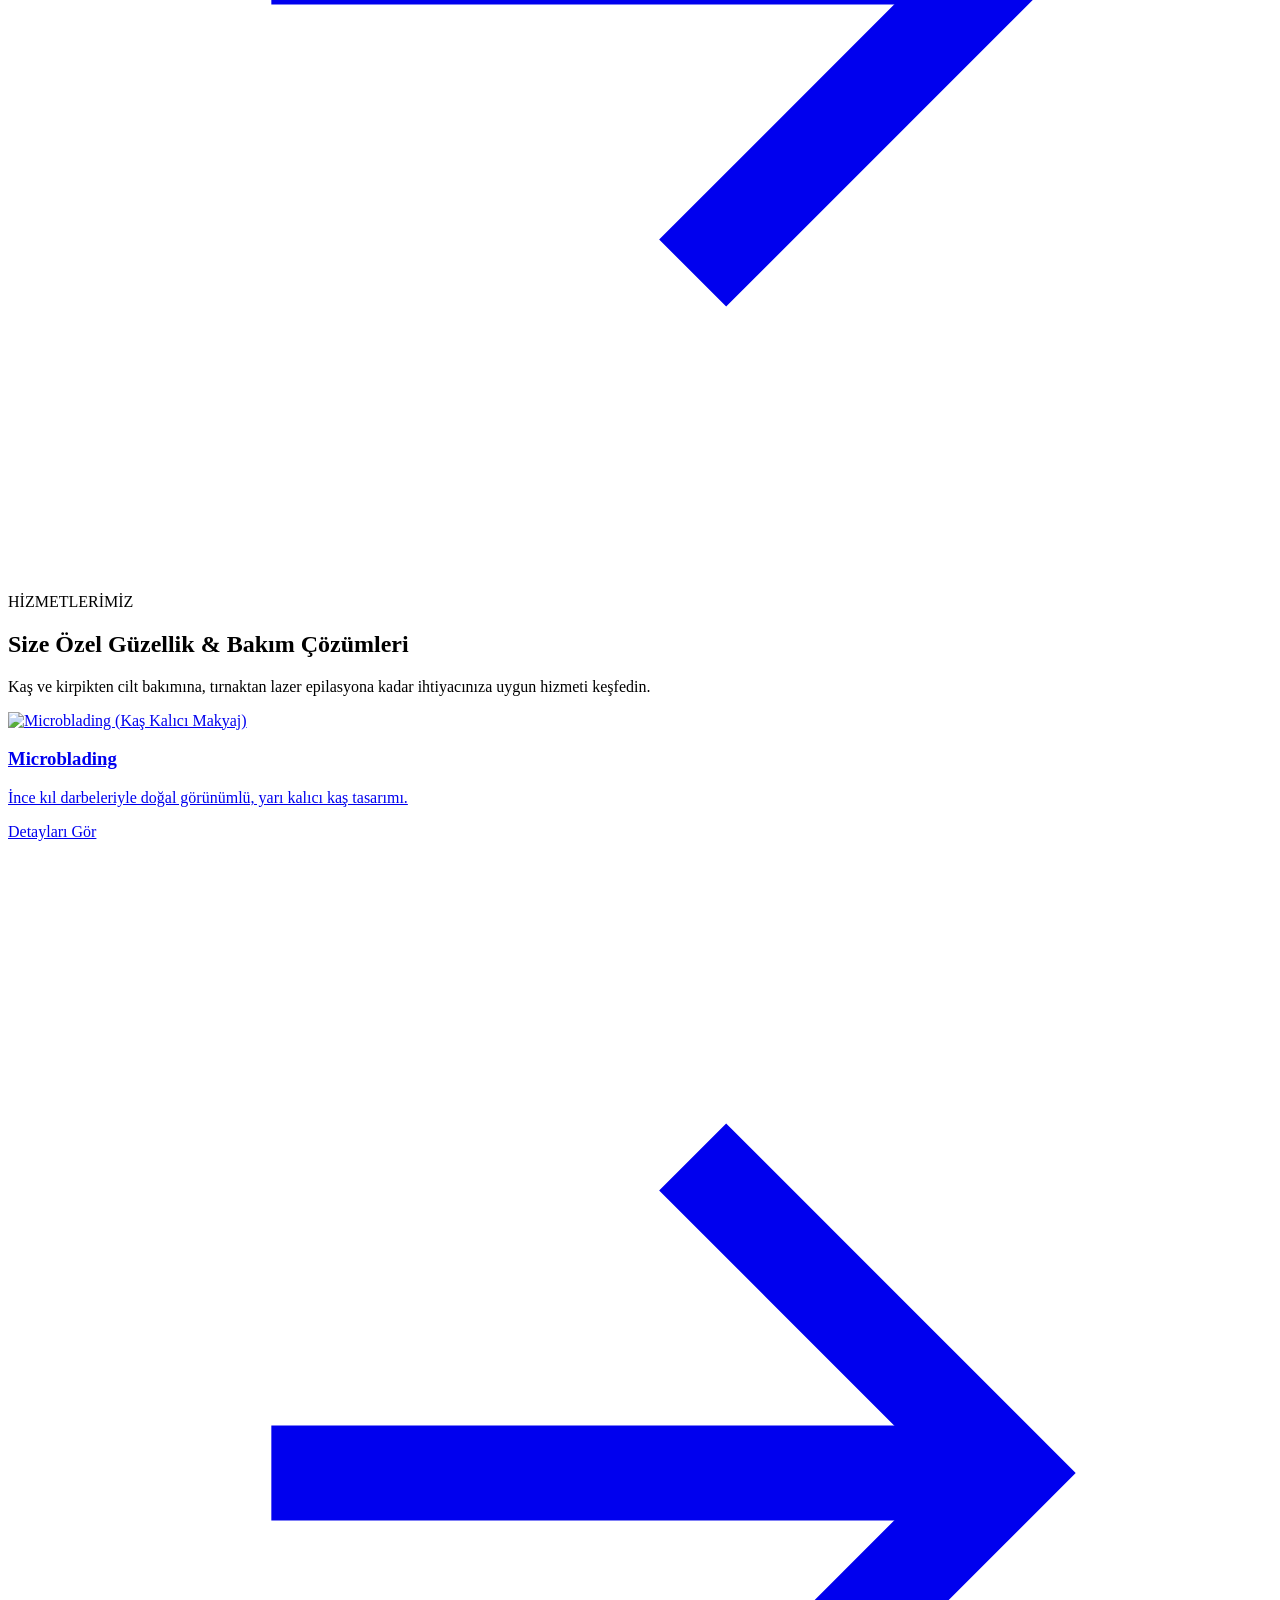
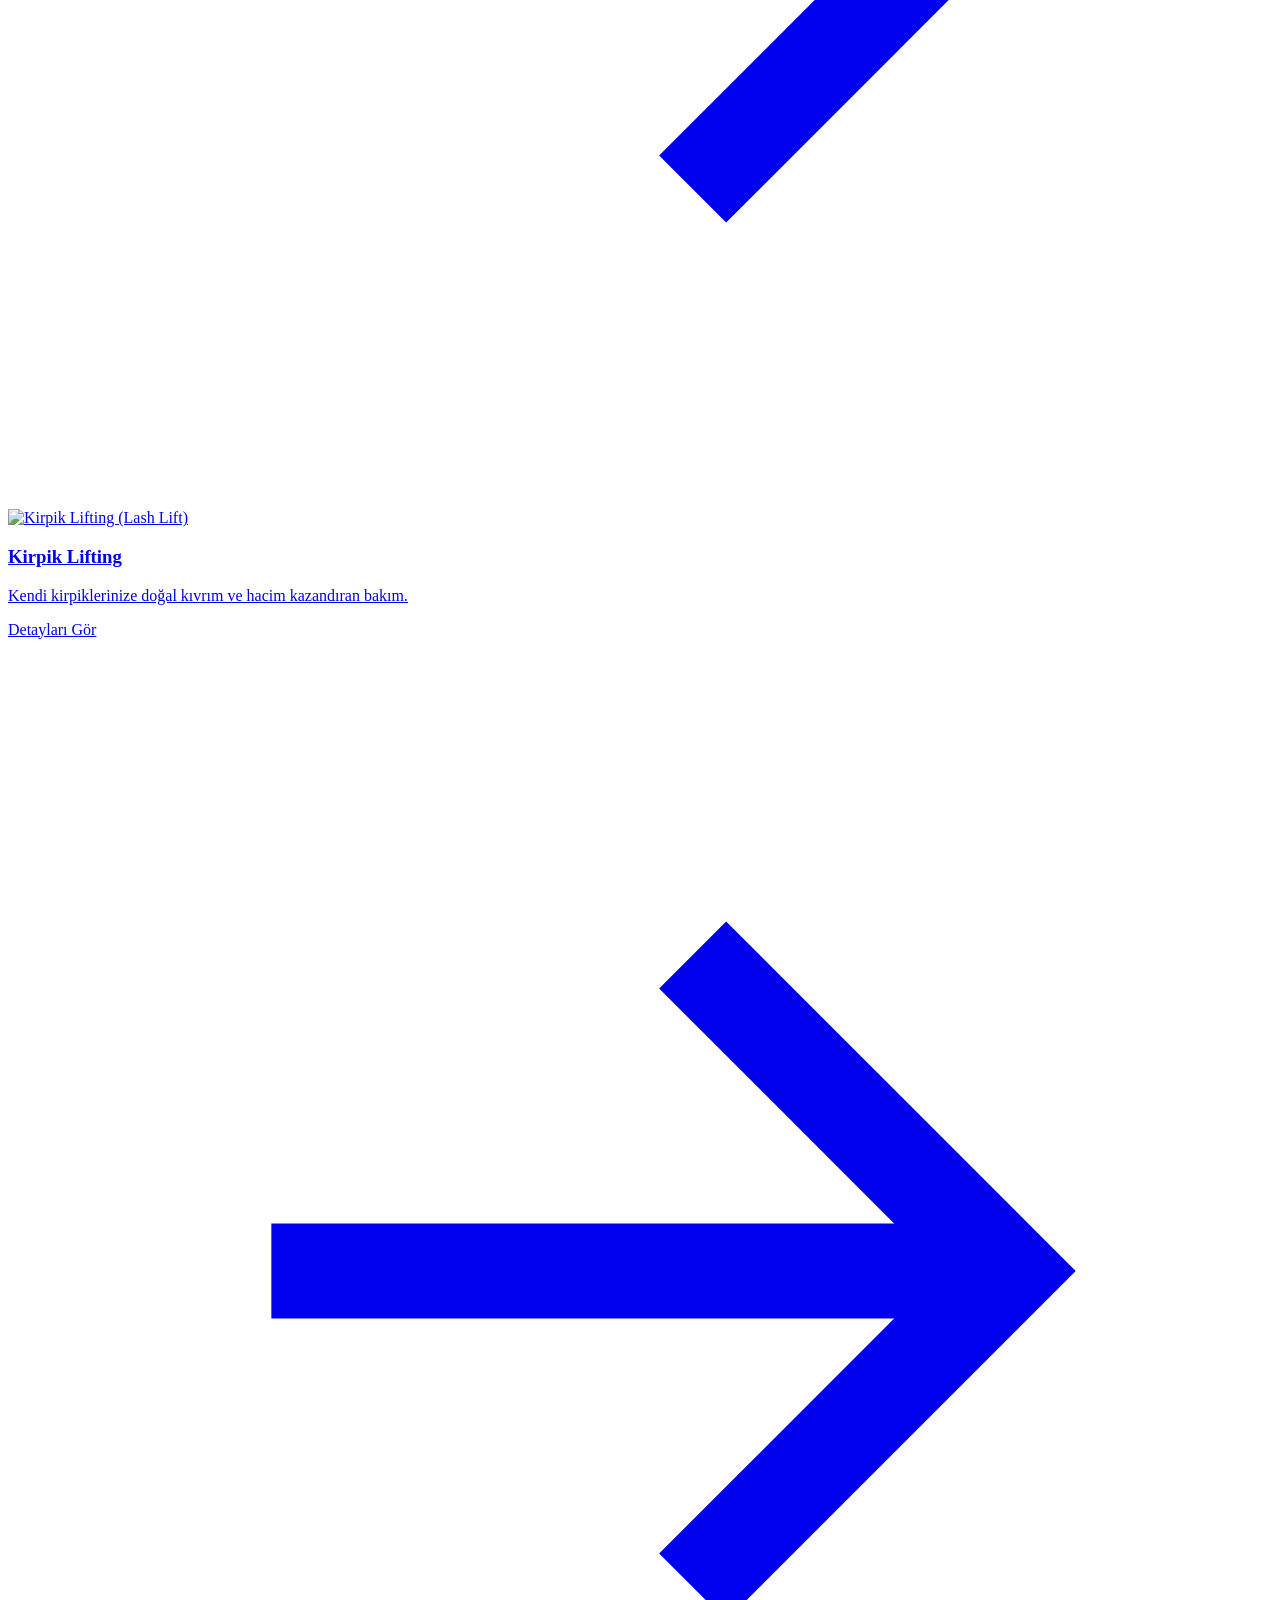
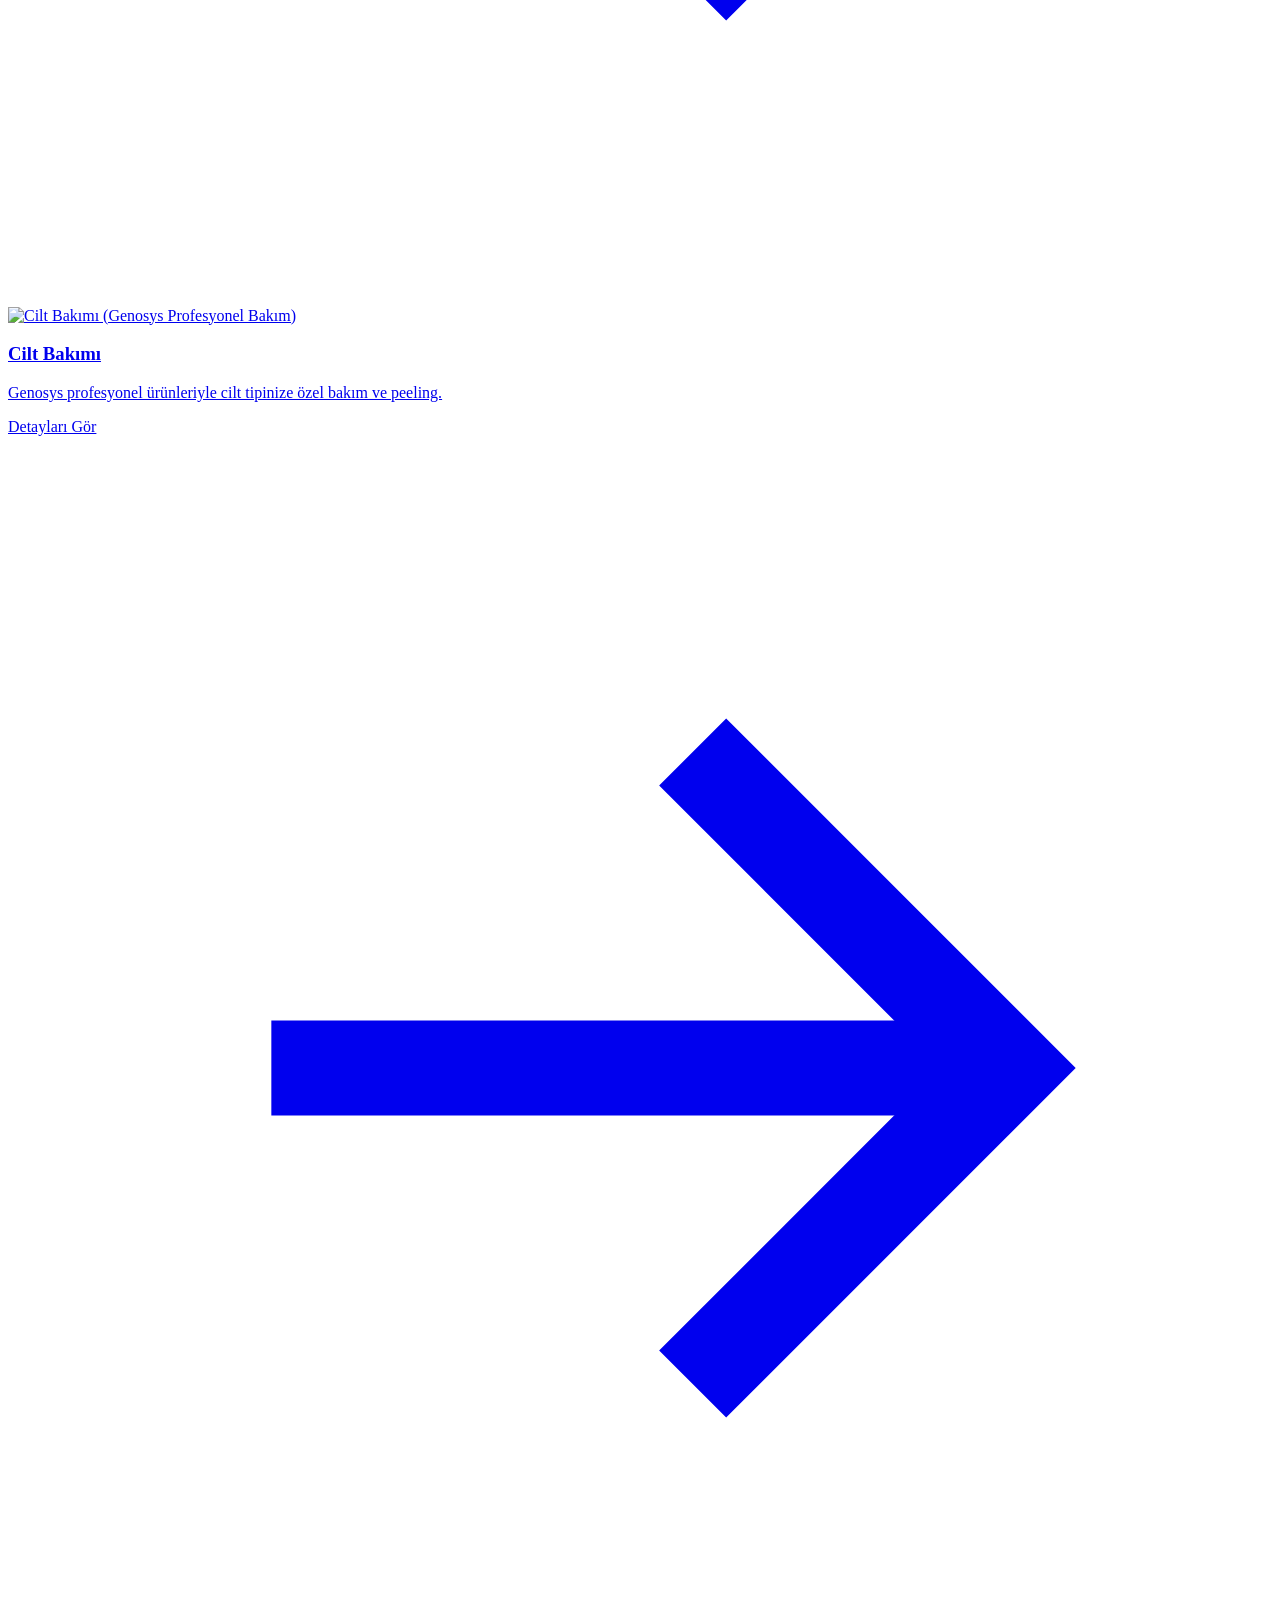
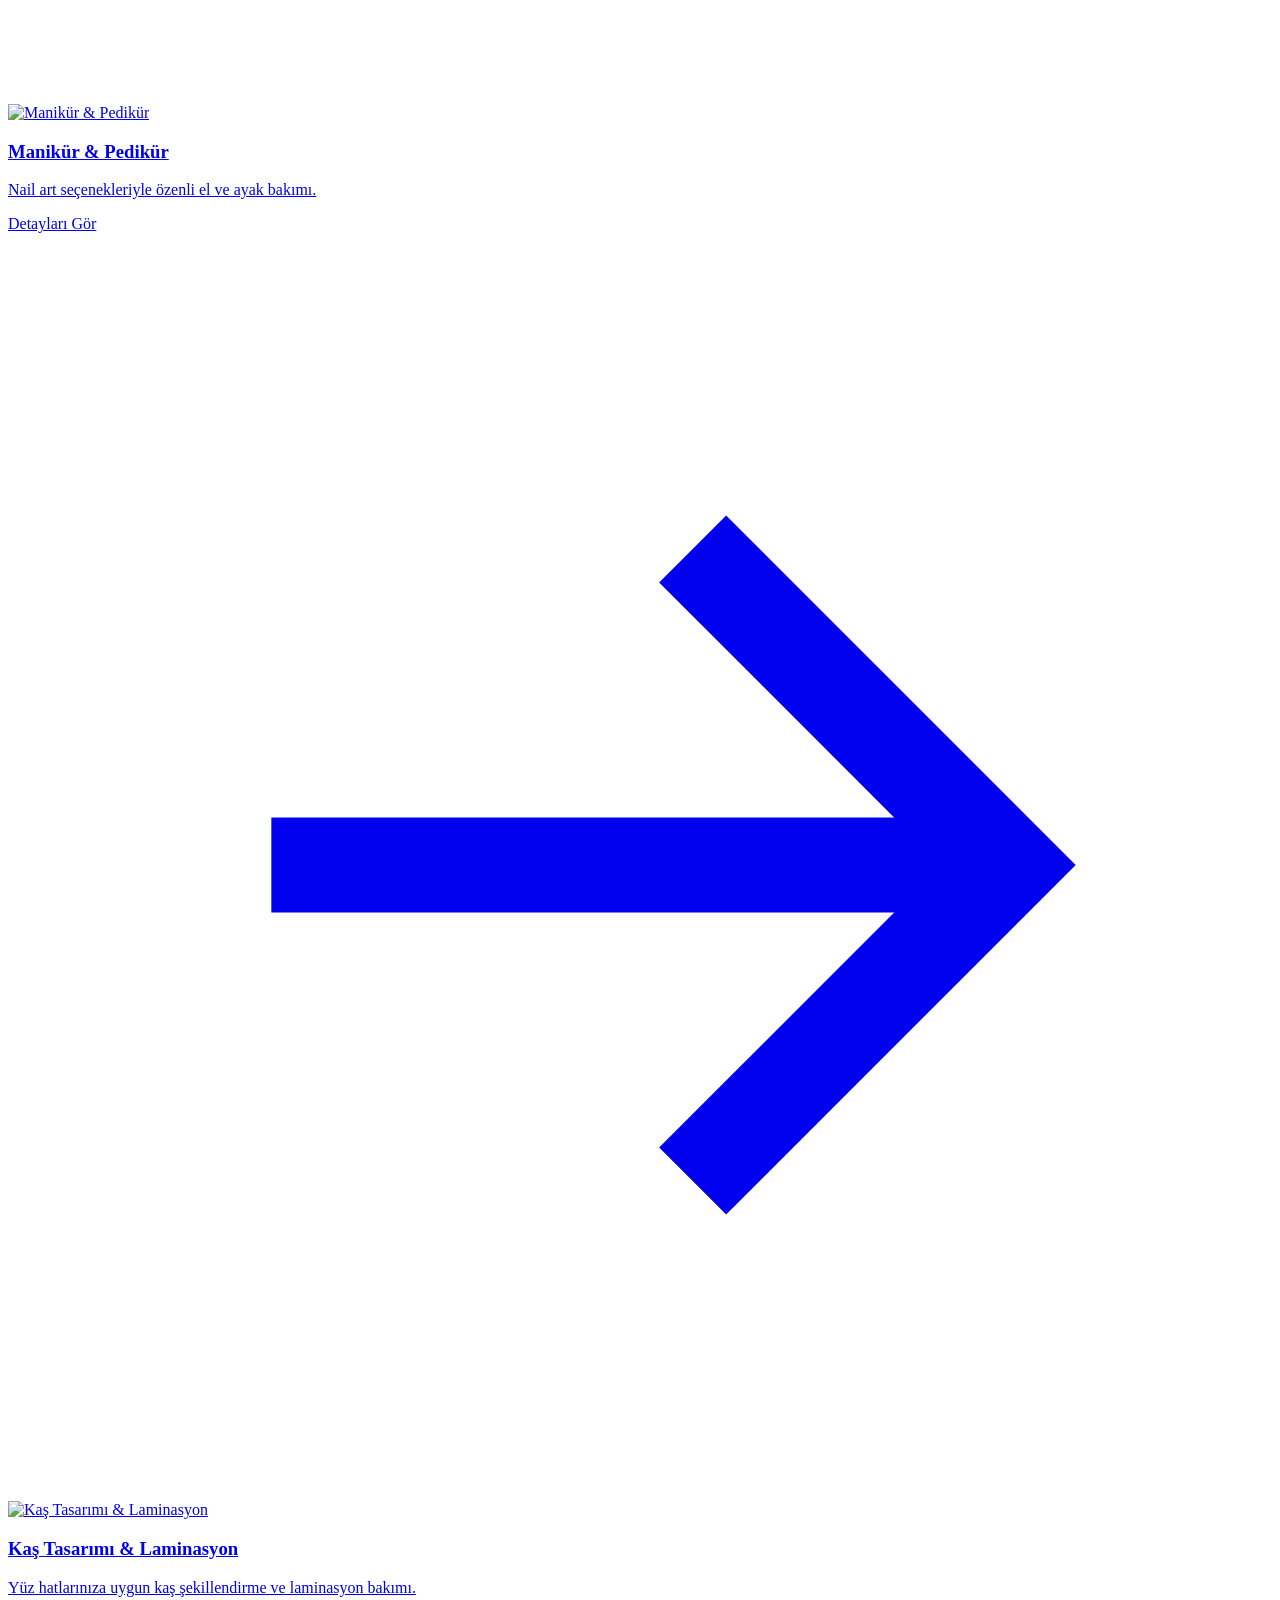
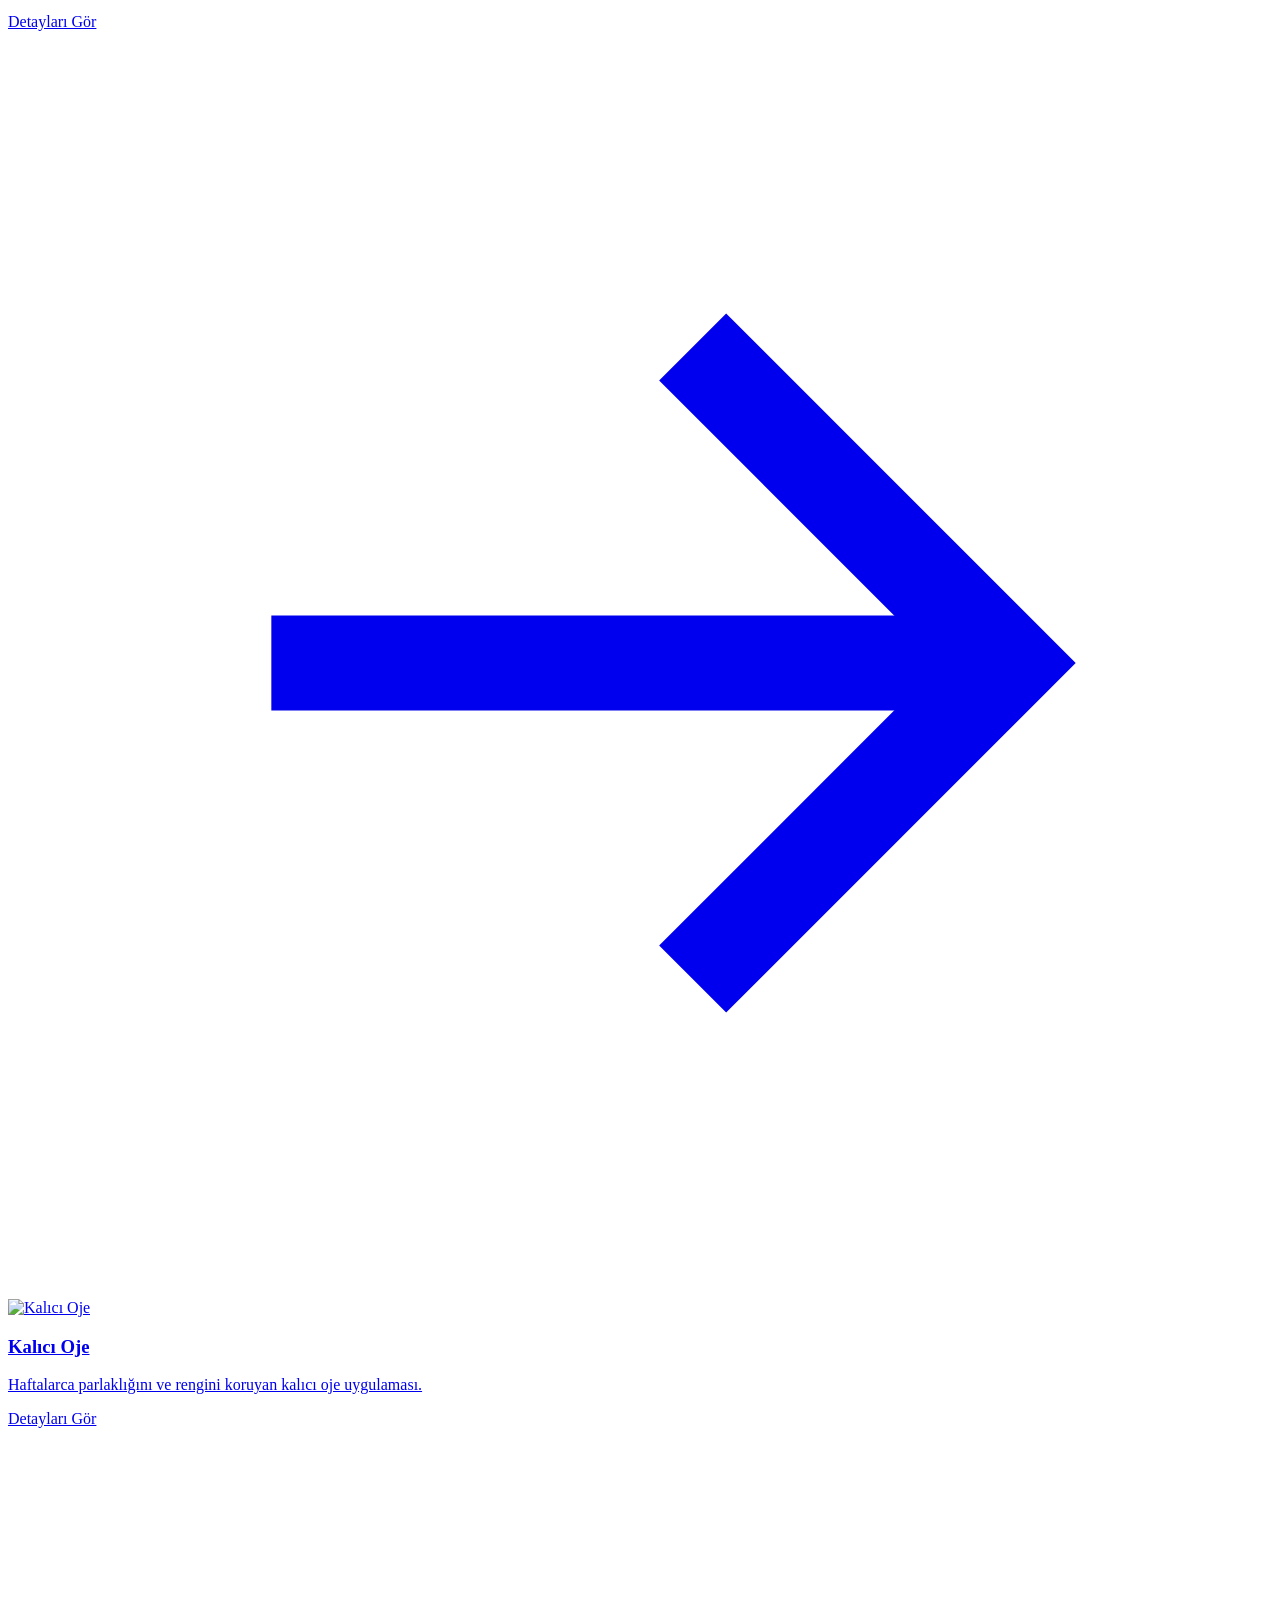
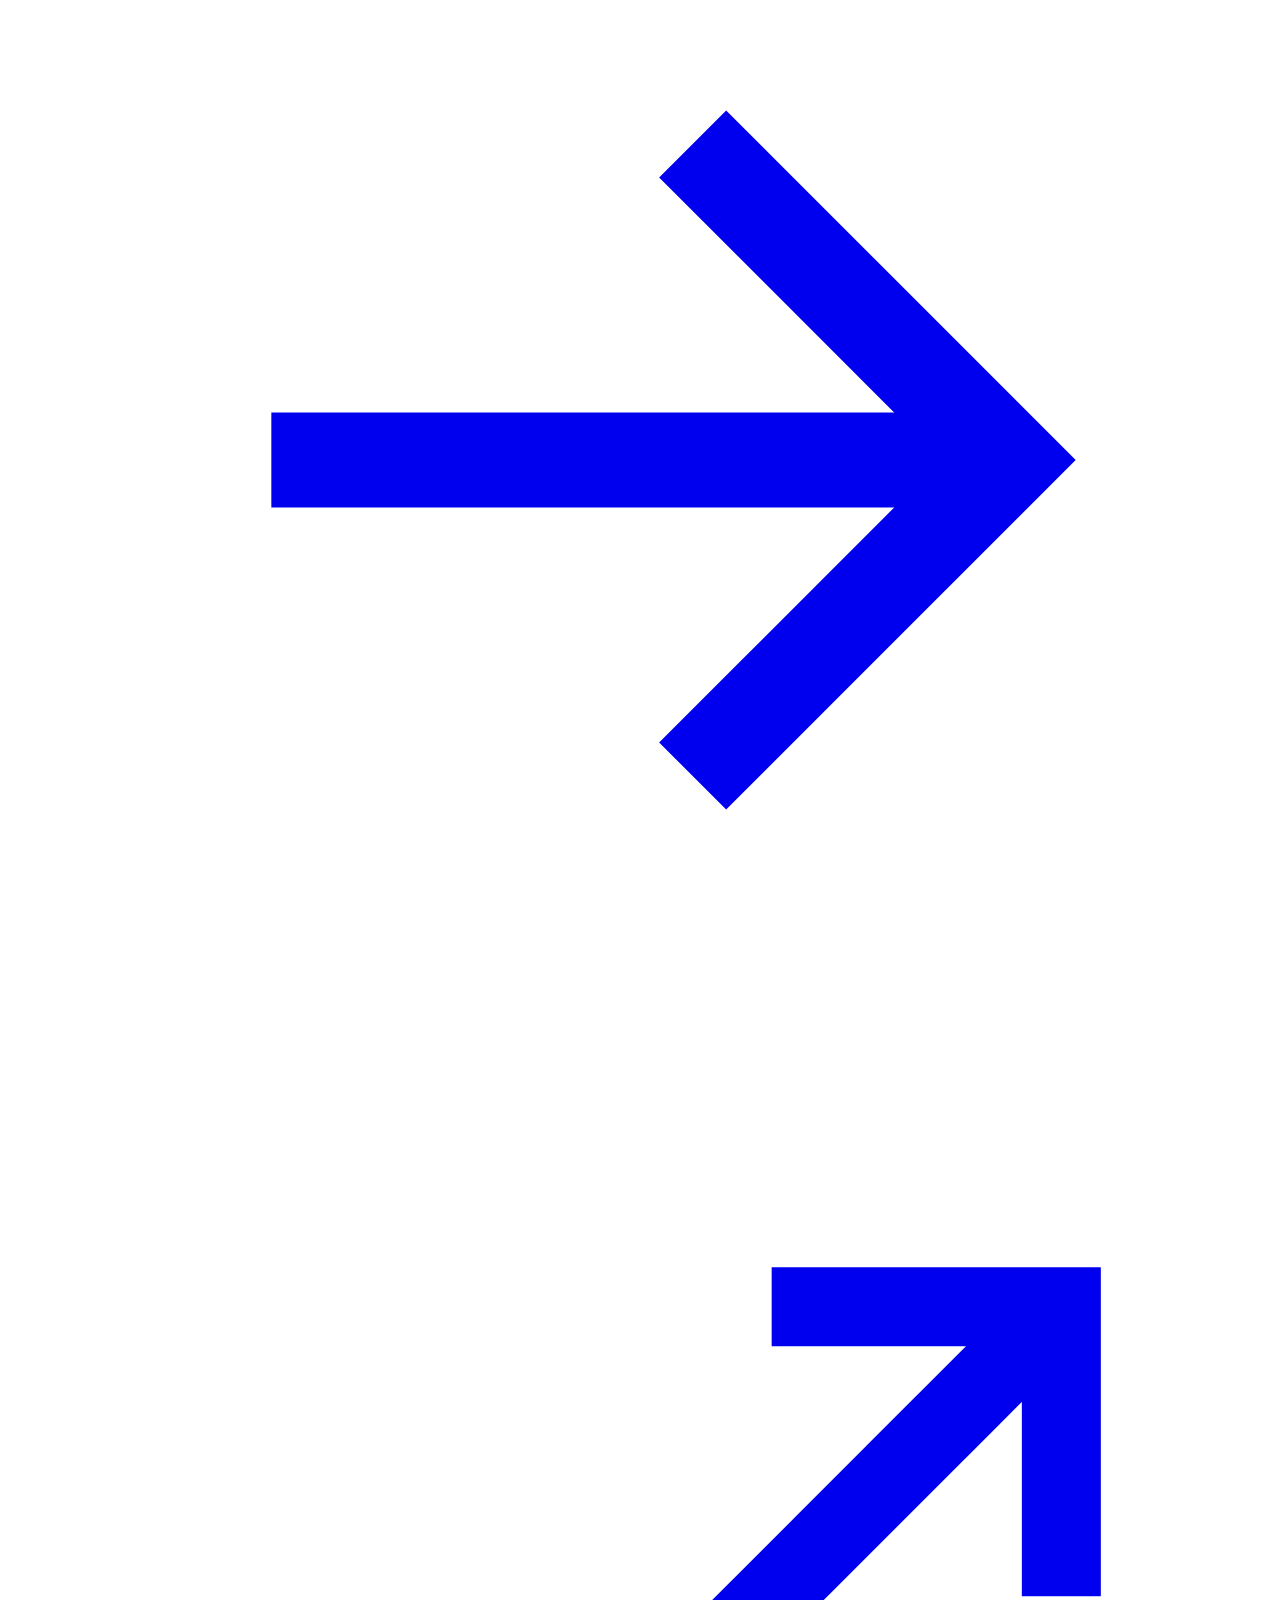
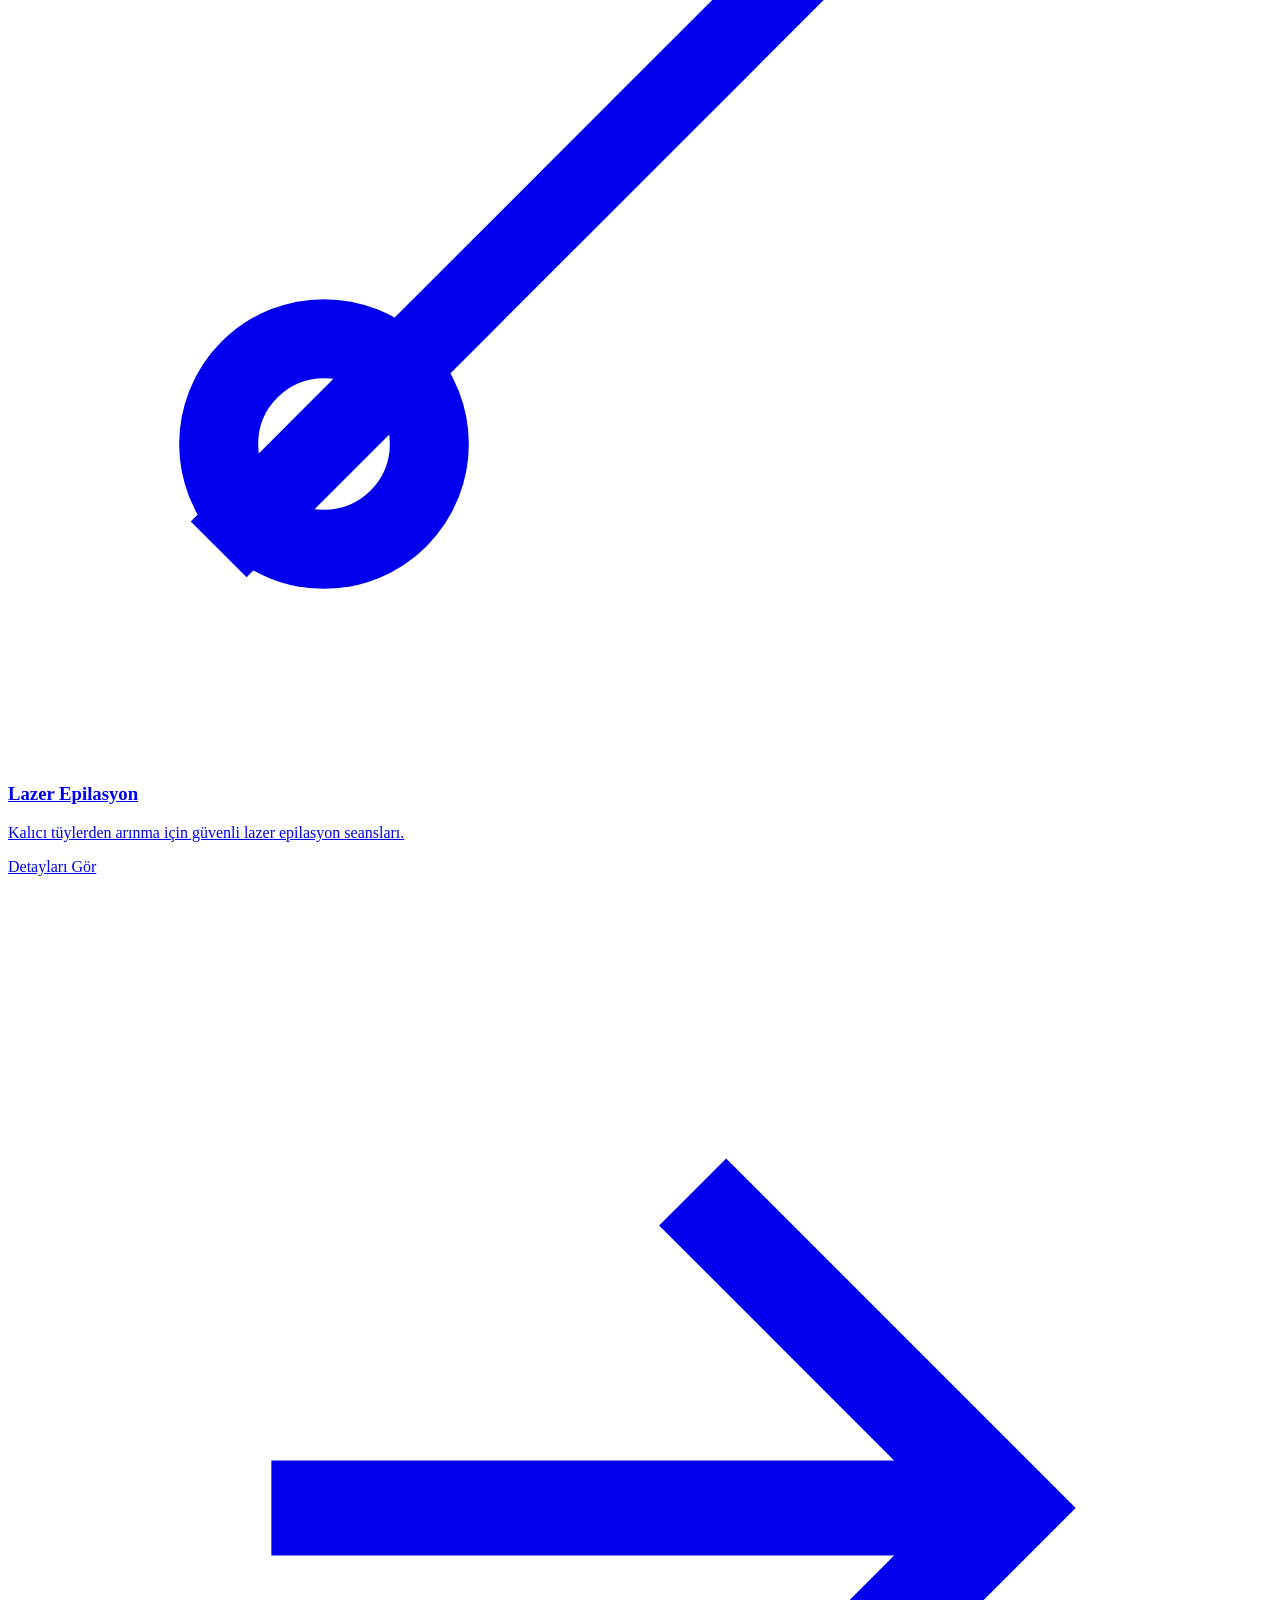
==== commit 1d907730: "Update index.html" ====
--- a/index.html
+++ b/index.html
@@ -1,269 +1,269 @@
-﻿<!DOCTYPE html>
-<html lang="tr">
-<head>
-<meta charset="UTF-8">
-<meta name="viewport" content="width=device-width, initial-scale=1.0">
-<title>Eda Sancarbarlaz Beauty | Kurtköy, Pendik Güzellik Merkezi - Microblading, Kirpik Lifting, Cilt Bakımı</title>
-<meta name="description" content="Kurtköy, Pendik / İstanbul içinde microblading, kirpik lifting, cilt bakımı, manikür-pedikür, kalıcı oje ve lazer epilasyon hizmetleri. Eda Sancarbarlaz Beauty ile randevunuzu oluşturun.">
-<link rel="canonical" href="https://www.edasancarbarlaz.com/">
-<meta property="og:type" content="website">
-<meta property="og:title" content="Eda Sancarbarlaz Beauty | Kurtköy, Pendik Güzellik Merkezi - Microblading, Kirpik Lifting, Cilt Bakımı">
-<meta property="og:description" content="Kurtköy, Pendik / İstanbul içinde microblading, kirpik lifting, cilt bakımı, manikür-pedikür, kalıcı oje ve lazer epilasyon hizmetleri. Eda Sancarbarlaz Beauty ile randevunuzu oluşturun.">
-<meta property="og:locale" content="tr_TR">
-<meta property="og:site_name" content="Eda Sancarbarlaz Beauty">
-<meta name="robots" content="index, follow">
-<link rel="icon" href="assets/img/favicon.png" type="image/png">
-<link rel="preconnect" href="https://fonts.googleapis.com">
-<link rel="preconnect" href="https://fonts.gstatic.com" crossorigin="">
-<link href="css2?family=Playfair+Display:wght@600;700&amp;family=Jost:wght@300;400;500;600&amp;display=swap" rel="stylesheet">
-<link rel="stylesheet" href="assets/css/style.css">
-
-<script type="application/ld+json">
-{
-  "@context": "https://schema.org",
-  "@type": "BeautySalon",
-  "name": "Eda Sancarbarlaz Beauty",
-  "image": "https://www.edasancarbarlazbeauty.com/assets/img/logo-full.jpg",
-  "logo": "https://www.edasancarbarlazbeauty.com/assets/img/logo-full.jpg",
-  "url": "https://www.edasancarbarlazbeauty.com/",
-  "telephone": "+905532419889",
-  "priceRange": "$$",
-  "address": {
-    "@type": "PostalAddress",
-    "addressLocality": "Kurtköy, Pendik",
-    "addressRegion": "İstanbul",
-    "addressCountry": "TR"
-  },
-  "openingHoursSpecification": [{
-    "@type": "OpeningHoursSpecification",
-    "dayOfWeek": ["Monday","Tuesday","Wednesday","Thursday","Friday","Saturday","Sunday"],
-    "opens": "10:00",
-    "closes": "20:00"
-  }],
-  "sameAs": ["https://www.instagram.com/edaguzellikmakeup"]
-}
-</script>
-</head>
-<body>
-<header class="site-header">
-  <div class="container header-inner">
-    <a href="index.html" class="logo"><picture><source srcset="assets/img/logo-icon.webp" type="image/webp"><img src="assets/img/logo-icon.png" alt="Eda Sancarbarlaz Beauty logo" class="logo-icon"></picture><span class="logo-text">Eda <span>Sancarbarlaz</span><small>Beauty</small></span></a>
-    <nav class="main-nav"><ul><li><a class="active" href="index.html">Ana Sayfa</a></li><li><a class="" href="hizmetler.html">Hizmetler</a></li><li><a class="" href="hakkimizda.html">Hakkımızda</a></li><li><a class="" href="galeri.html">Galeri</a></li><li><a class="" href="iletisim.html">İletişim</a></li></ul></nav>
-    <div class="header-actions">
-      <div class="header-phone"><svg viewbox="0 0 24 24" fill="none" stroke="currentColor" stroke-width="1.6"><path d="M22 16.92v3a2 2 0 0 1-2.18 2 19.79 19.79 0 0 1-8.63-3.07 19.5 19.5 0 0 1-6-6 19.79 19.79 0 0 1-3.07-8.67A2 2 0 0 1 4.11 2h3a2 2 0 0 1 2 1.72c.127.96.361 1.903.7 2.81a2 2 0 0 1-.45 2.11L8.09 9.91a16 16 0 0 0 6 6l1.27-1.27a2 2 0 0 1 2.11-.45c.907.339 1.85.573 2.81.7A2 2 0 0 1 22 16.92z"></path></svg><a href="tel:+905532419889">0553 241 98 89</a></div>
-      <a class="btn btn-gold" href="https://wa.me/905532419889" target="_blank" rel="noopener"><svg viewbox="0 0 24 24" fill="currentColor"><path d="M17.472 14.382c-.297-.149-1.758-.867-2.03-.967-.273-.099-.471-.148-.67.15-.197.297-.767.966-.94 1.164-.173.199-.347.223-.644.075-.297-.15-1.255-.463-2.39-1.475-.883-.788-1.48-1.761-1.653-2.059-.173-.297-.018-.458.13-.606.134-.133.298-.347.446-.52.149-.174.198-.298.298-.497.099-.198.05-.371-.025-.52-.075-.149-.669-1.612-.916-2.207-.242-.579-.487-.5-.669-.51-.173-.008-.371-.01-.57-.01-.198 0-.52.074-.792.372-.272.297-1.04 1.016-1.04 2.479 0 1.462 1.065 2.875 1.213 3.074.149.198 2.096 3.2 5.077 4.487.709.306 1.262.489 1.694.625.712.227 1.36.195 1.871.118.571-.085 1.758-.719 2.006-1.413.248-.694.248-1.289.173-1.413-.074-.124-.272-.198-.57-.347z"></path><path d="M12.04 2C6.58 2 2.13 6.45 2.13 11.91c0 1.85.5 3.58 1.36 5.07L2 22l5.2-1.44a9.94 9.94 0 0 0 4.84 1.23h.01c5.46 0 9.91-4.45 9.91-9.91 0-2.65-1.03-5.14-2.9-7.01A9.87 9.87 0 0 0 12.04 2zm0 18.1h-.01a8.2 8.2 0 0 1-4.18-1.14l-.3-.18-3.09.85.83-3.01-.2-.31a8.18 8.18 0 0 1-1.26-4.4c0-4.52 3.68-8.2 8.21-8.2 2.19 0 4.25.86 5.8 2.41a8.15 8.15 0 0 1 2.4 5.8c0 4.53-3.68 8.18-8.2 8.18z"></path></svg>Randevu Al</a>
-      <button class="nav-toggle" aria-label="Menü"><span></span><span></span><span></span></button>
-    </div>
-  </div>
-</header>
-
-<section class="hero hero-slider">
-  <div class="hero-slides"><div class="hero-slide active" style="background-image:url('assets/img/manikur-mor-cicek-tasarim.jpg')"></div><div class="hero-slide" style="background-image:url('assets/img/kalici-oje-kirmizi.jpg')"></div><div class="hero-slide" style="background-image:url('assets/img/kirpik-lifting-oncesi-sonrasi.jpg')"></div><div class="hero-slide" style="background-image:url('assets/img/genosys-profesyonel-cilt-bakim-urunleri.jpg')"></div><div class="hero-slide" style="background-image:url('assets/img/kas-tasarimi-oncesi-sonrasi.jpg')"></div></div>
-  <div class="hero-overlay"></div>
-  <div class="container hero-content">
-    <div class="eyebrow">KURTKÖY, PENDIK &middot; GÜZELLİK MERKEZİ</div>
-    <h1>Eda Sancarbarlaz Beauty</h1>
-    <p class="lead">Microblading, kirpik lifting, cilt bakımı, manikür-pedikür ve daha fazlası; Kurtköy, Pendik / İstanbul içinde uzman elden, özenli bir güzellik deneyimi.</p>
-    <div class="hero-cta">
-      <a class="btn btn-gold" href="https://wa.me/905532419889" target="_blank" rel="noopener"><svg viewbox="0 0 24 24" fill="currentColor"><path d="M17.472 14.382c-.297-.149-1.758-.867-2.03-.967-.273-.099-.471-.148-.67.15-.197.297-.767.966-.94 1.164-.173.199-.347.223-.644.075-.297-.15-1.255-.463-2.39-1.475-.883-.788-1.48-1.761-1.653-2.059-.173-.297-.018-.458.13-.606.134-.133.298-.347.446-.52.149-.174.198-.298.298-.497.099-.198.05-.371-.025-.52-.075-.149-.669-1.612-.916-2.207-.242-.579-.487-.5-.669-.51-.173-.008-.371-.01-.57-.01-.198 0-.52.074-.792.372-.272.297-1.04 1.016-1.04 2.479 0 1.462 1.065 2.875 1.213 3.074.149.198 2.096 3.2 5.077 4.487.709.306 1.262.489 1.694.625.712.227 1.36.195 1.871.118.571-.085 1.758-.719 2.006-1.413.248-.694.248-1.289.173-1.413-.074-.124-.272-.198-.57-.347z"></path><path d="M12.04 2C6.58 2 2.13 6.45 2.13 11.91c0 1.85.5 3.58 1.36 5.07L2 22l5.2-1.44a9.94 9.94 0 0 0 4.84 1.23h.01c5.46 0 9.91-4.45 9.91-9.91 0-2.65-1.03-5.14-2.9-7.01A9.87 9.87 0 0 0 12.04 2zm0 18.1h-.01a8.2 8.2 0 0 1-4.18-1.14l-.3-.18-3.09.85.83-3.01-.2-.31a8.18 8.18 0 0 1-1.26-4.4c0-4.52 3.68-8.2 8.21-8.2 2.19 0 4.25.86 5.8 2.41a8.15 8.15 0 0 1 2.4 5.8c0 4.53-3.68 8.18-8.2 8.18z"></path></svg>WhatsApp'tan Randevu Al</a>
-      <a class="btn btn-outline on-dark" href="hizmetler.html">Hizmetlerimiz <svg viewbox="0 0 24 24" fill="none" stroke="currentColor" stroke-width="1.8"><path d="M5 12h14"></path><path d="m13 6 6 6-6 6"></path></svg></a>
-    </div>
-  </div>
-</section>
-
-<section class="section">
-  <div class="container">
-    <div class="section-head">
-      <div class="eyebrow" style="justify-content:center">HİZMETLERİMİZ</div>
-      <h2>Size Özel Güzellik &amp; Bakım Çözümleri</h2>
-      <p>Kaş ve kirpikten cilt bakımına, tırnaktan lazer epilasyona kadar ihtiyacınıza uygun hizmeti keşfedin.</p>
-    </div>
-    <div class="grid grid-3"><a class="service-card" href="hizmetler/microblading.html">
-          <div class="img-wrap"><picture><source srcset="assets/img/microblading-oncesi-sonrasi.webp" type="image/webp"><img src="assets/img/microblading-oncesi-sonrasi.jpg" alt="Microblading (Kaş Kalıcı Makyaj)" class="" loading="eager"></picture></div>
-          <div class="card-body">
-            <h3>Microblading</h3>
-            <p>İnce kıl darbeleriyle doğal görünümlü, yarı kalıcı kaş tasarımı.</p>
-            <span class="card-link">Detayları Gör <svg viewbox="0 0 24 24" fill="none" stroke="currentColor" stroke-width="1.8"><path d="M5 12h14"></path><path d="m13 6 6 6-6 6"></path></svg></span>
-          </div>
-        </a><a class="service-card" href="hizmetler/kirpik-lifting.html">
-          <div class="img-wrap"><picture><source srcset="assets/img/kirpik-lifting-oncesi-sonrasi.webp" type="image/webp"><img src="assets/img/kirpik-lifting-oncesi-sonrasi.jpg" alt="Kirpik Lifting (Lash Lift)" class="" loading="eager"></picture></div>
-          <div class="card-body">
-            <h3>Kirpik Lifting</h3>
-            <p>Kendi kirpiklerinize doğal kıvrım ve hacim kazandıran bakım.</p>
-            <span class="card-link">Detayları Gör <svg viewbox="0 0 24 24" fill="none" stroke="currentColor" stroke-width="1.8"><path d="M5 12h14"></path><path d="m13 6 6 6-6 6"></path></svg></span>
-          </div>
-        </a><a class="service-card" href="hizmetler/cilt-bakimi.html">
-          <div class="img-wrap"><picture><source srcset="assets/img/genosys-profesyonel-cilt-bakim-urunleri.webp" type="image/webp"><img src="assets/img/genosys-profesyonel-cilt-bakim-urunleri.jpg" alt="Cilt Bakımı (Genosys Profesyonel Bakım)" class="" loading="eager"></picture></div>
-          <div class="card-body">
-            <h3>Cilt Bakımı</h3>
-            <p>Genosys profesyonel ürünleriyle cilt tipinize özel bakım ve peeling.</p>
-            <span class="card-link">Detayları Gör <svg viewbox="0 0 24 24" fill="none" stroke="currentColor" stroke-width="1.8"><path d="M5 12h14"></path><path d="m13 6 6 6-6 6"></path></svg></span>
-          </div>
-        </a><a class="service-card" href="hizmetler/manikur-pedikur.html">
-          <div class="img-wrap"><picture><source srcset="assets/img/manikur-mor-cicek-tasarim.webp" type="image/webp"><img src="assets/img/manikur-mor-cicek-tasarim.jpg" alt="Manikür & Pedikür" class="" loading="eager"></picture></div>
-          <div class="card-body">
-            <h3>Manikür & Pedikür</h3>
-            <p>Nail art seçenekleriyle özenli el ve ayak bakımı.</p>
-            <span class="card-link">Detayları Gör <svg viewbox="0 0 24 24" fill="none" stroke="currentColor" stroke-width="1.8"><path d="M5 12h14"></path><path d="m13 6 6 6-6 6"></path></svg></span>
-          </div>
-        </a><a class="service-card" href="hizmetler/kas-tasarimi.html">
-          <div class="img-wrap"><picture><source srcset="assets/img/kas-tasarimi-oncesi-sonrasi.webp" type="image/webp"><img src="assets/img/kas-tasarimi-oncesi-sonrasi.jpg" alt="Kaş Tasarımı & Laminasyon" class="" loading="eager"></picture></div>
-          <div class="card-body">
-            <h3>Kaş Tasarımı & Laminasyon</h3>
-            <p>Yüz hatlarınıza uygun kaş şekillendirme ve laminasyon bakımı.</p>
-            <span class="card-link">Detayları Gör <svg viewbox="0 0 24 24" fill="none" stroke="currentColor" stroke-width="1.8"><path d="M5 12h14"></path><path d="m13 6 6 6-6 6"></path></svg></span>
-          </div>
-        </a><a class="service-card" href="hizmetler/kalici-oje.html">
-          <div class="img-wrap"><picture><source srcset="assets/img/kalici-oje-kirmizi.webp" type="image/webp"><img src="assets/img/kalici-oje-kirmizi.jpg" alt="Kalıcı Oje" class="" loading="eager"></picture></div>
-          <div class="card-body">
-            <h3>Kalıcı Oje</h3>
-            <p>Haftalarca parlaklığını ve rengini koruyan kalıcı oje uygulaması.</p>
-            <span class="card-link">Detayları Gör <svg viewbox="0 0 24 24" fill="none" stroke="currentColor" stroke-width="1.8"><path d="M5 12h14"></path><path d="m13 6 6 6-6 6"></path></svg></span>
-          </div>
-        </a><a class="service-card icon-card" href="hizmetler/lazer-epilasyon.html">
-          <div class="icon-wrap"><svg viewbox="0 0 24 24" fill="none" stroke="currentColor" stroke-width="1.5"><path d="M4 20 20 4"></path><path d="M14.5 4h5.5v5.5"></path><circle cx="6" cy="18" r="2"></circle></svg></div>
-          <div class="card-body">
-            <h3>Lazer Epilasyon</h3>
-            <p>Kalıcı tüylerden arınma için güvenli lazer epilasyon seansları.</p>
-            <span class="card-link">Detayları Gör <svg viewbox="0 0 24 24" fill="none" stroke="currentColor" stroke-width="1.8"><path d="M5 12h14"></path><path d="m13 6 6 6-6 6"></path></svg></span>
-          </div>
-        </a><a class="service-card icon-card" href="hizmetler/profesyonel-makyaj.html">
-          <div class="icon-wrap"><svg viewbox="0 0 24 24" fill="none" stroke="currentColor" stroke-width="1.5"><path d="M9 2h6v6l-2 2v10a1 1 0 0 1-1 1c-.55 0-1-.45-1-1V10L9 8V2z"></path><path d="M9 6h6"></path></svg></div>
-          <div class="card-body">
-            <h3>Profesyonel Makyaj</h3>
-            <p>Özel gün, davet ve çekimler için cilt tonunuza uygun kalıcı makyaj.</p>
-            <span class="card-link">Detayları Gör <svg viewbox="0 0 24 24" fill="none" stroke="currentColor" stroke-width="1.8"><path d="M5 12h14"></path><path d="m13 6 6 6-6 6"></path></svg></span>
-          </div>
-        </a><a class="service-card icon-card" href="hizmetler/depilasyon.html">
-          <div class="icon-wrap"><svg viewbox="0 0 24 24" fill="none" stroke="currentColor" stroke-width="1.5"><path d="M5 21c9 0 14-5 14-14V5h-2C8 5 3 10 3 19v2"></path><path d="M5 21c2-6 6-10 12-12"></path></svg></div>
-          <div class="card-body">
-            <h3>Depilasyon</h3>
-            <p>Cilt dostu ağda yöntemiyle konforlu ve pürüzsüz bir bakım.</p>
-            <span class="card-link">Detayları Gör <svg viewbox="0 0 24 24" fill="none" stroke="currentColor" stroke-width="1.8"><path d="M5 12h14"></path><path d="m13 6 6 6-6 6"></path></svg></span>
-          </div>
-        </a></div>
-  </div>
-</section>
-
-<section class="section alt">
-  <div class="container split">
-    <div>
-      <div class="eyebrow">NEDEN EDA GÜZELLİK &amp; MAKEUP</div>
-      <h2>Özenli, Kişiye Özel ve Profesyonel Uygulama</h2>
-      <p class="lead">Her hizmette hijyen, kişiye özel yaklaşım ve profesyonel ürün kalitesini önceliğimiz olarak görüyoruz.</p>
-      <ul class="feature-list"><li><span class="num">01</span><div><h4>Uzman ve Özenli Uygulama</h4><p>Her işlem öncesi ihtiyacınız analiz edilir, size özel bir plan oluşturulur.</p></div></li><li><span class="num">02</span><div><h4>Genosys Profesyonel Ürünler</h4><p>Cilt bakımında dermatolojik test edilmiş profesyonel ürün serileri kullanılır.</p></div></li><li><span class="num">03</span><div><h4>Hijyenik &amp; Steril Ortam</h4><p>Aletler ve sarf malzemeleri hijyen standartlarına uygun şekilde kullanılır.</p></div></li><li><span class="num">04</span><div><h4>Merkezi Konum</h4><p>Kurtköy, Pendik / İstanbul içinde kolay ulaşılabilir bir konumda, her gün 10:00 – 20:00 hizmet veriyoruz.</p></div></li></ul>
-    </div>
-    <div><picture><source srcset="assets/img/genosys-profesyonel-cilt-bakim-urunleri.webp" type="image/webp"><img src="assets/img/genosys-profesyonel-cilt-bakim-urunleri.jpg" alt="Eda Sancarbarlaz Beauty cilt bakım ürünleri" class="" loading="eager"></picture></div>
-  </div>
-</section>
-
-<section class="section">
-  <div class="container split">
-    <div><picture><source srcset="assets/img/kas-tasarimi-oncesi-sonrasi.webp" type="image/webp"><img src="assets/img/kas-tasarimi-oncesi-sonrasi.jpg" alt="Eda Sancarbarlaz kaş tasarımı uygulaması" class="" loading="eager"></picture></div>
-    <div>
-      <div class="eyebrow">HAKKIMIZDA</div>
-      <h2>Eda Sancarbarlaz ile Tanışın</h2>
-      <p class="lead">Eda Sancarbarlaz önderliğinde Kurtköy, Pendik / İstanbul bölgesinde hizmet veren Eda Sancarbarlaz Beauty, güzellik ve cilt bakımı alanında kişiye özel çözümler sunar.</p>
-      <p>Microblading'den kirpik liftinge, cilt bakımından nail art'a kadar geniş bir hizmet yelpazesiyle her müşteriye özenli ve profesyonel bir deneyim yaşatmayı hedefliyoruz.</p>
-      <div class="stat-row">
-        <div class="stat"><b>9+</b><span>Hizmet Alanı</span></div>
-        <div class="stat"><b>7/7</b><span>Her Gün Açık</span></div>
-        <div class="stat"><b>Genosys</b><span>Profesyonel Ürünler</span></div>
-      </div>
-      <div class="hero-cta"><a class="btn btn-primary" href="hakkimizda.html">Devamını Oku <svg viewbox="0 0 24 24" fill="none" stroke="currentColor" stroke-width="1.8"><path d="M5 12h14"></path><path d="m13 6 6 6-6 6"></path></svg></a></div>
-    </div>
-  </div>
-</section>
-
-<section class="section alt">
-  <div class="container">
-    <div class="section-head">
-      <div class="eyebrow" style="justify-content:center">GALERİ</div>
-      <h2>Çalışmalarımızdan Kareler</h2>
-      <p>Instagram sayfamızdan derlediğimiz uygulama örneklerine göz atın.</p>
-    </div>
-    <div class="gallery-grid"><a href="galeri.html" class="gallery-item" data-cat="nail">
-          <picture><source srcset="assets/img/manikur-mor-cicek-tasarim.webp" type="image/webp"><img src="assets/img/manikur-mor-cicek-tasarim.jpg" alt="Nail Art" class="" loading="eager"></picture>
-          <span class="tag">Nail Art</span>
-        </a><a href="galeri.html" class="gallery-item" data-cat="nail">
-          <picture><source srcset="assets/img/manikur-nude-oje.webp" type="image/webp"><img src="assets/img/manikur-nude-oje.jpg" alt="Manikür" class="" loading="eager"></picture>
-          <span class="tag">Manikür</span>
-        </a><a href="galeri.html" class="gallery-item" data-cat="nail">
-          <picture><source srcset="assets/img/nail-art-beyaz-desen.webp" type="image/webp"><img src="assets/img/nail-art-beyaz-desen.jpg" alt="Nail Art" class="" loading="eager"></picture>
-          <span class="tag">Nail Art</span>
-        </a><a href="galeri.html" class="gallery-item" data-cat="nail">
-          <picture><source srcset="assets/img/manikur-pembe-puanli-tasarim.webp" type="image/webp"><img src="assets/img/manikur-pembe-puanli-tasarim.jpg" alt="Nail Art" class="" loading="eager"></picture>
-          <span class="tag">Nail Art</span>
-        </a><a href="galeri.html" class="gallery-item" data-cat="nail">
-          <picture><source srcset="assets/img/kalici-oje-kirmizi.webp" type="image/webp"><img src="assets/img/kalici-oje-kirmizi.jpg" alt="Kalıcı Oje" class="" loading="eager"></picture>
-          <span class="tag">Kalıcı Oje</span>
-        </a><a href="galeri.html" class="gallery-item" data-cat="nail">
-          <picture><source srcset="assets/img/nail-art-kirmizi-simli-french.webp" type="image/webp"><img src="assets/img/nail-art-kirmizi-simli-french.jpg" alt="Nail Art" class="" loading="eager"></picture>
-          <span class="tag">Nail Art</span>
-        </a><a href="galeri.html" class="gallery-item" data-cat="nail">
-          <picture><source srcset="assets/img/nail-art-kis-temasi-1.webp" type="image/webp"><img src="assets/img/nail-art-kis-temasi-1.jpg" alt="Temalı Nail Art" class="" loading="eager"></picture>
-          <span class="tag">Temalı Nail Art</span>
-        </a><a href="galeri.html" class="gallery-item" data-cat="nail">
-          <picture><source srcset="assets/img/nail-art-kis-temasi-2.webp" type="image/webp"><img src="assets/img/nail-art-kis-temasi-2.jpg" alt="Temalı Nail Art" class="" loading="eager"></picture>
-          <span class="tag">Temalı Nail Art</span>
-        </a></div>
-    <div style="text-align:center; margin-top:36px">
-      <a class="btn btn-outline" href="galeri.html">Tüm Galeriyi Gör <svg viewbox="0 0 24 24" fill="none" stroke="currentColor" stroke-width="1.8"><path d="M5 12h14"></path><path d="m13 6 6 6-6 6"></path></svg></a>
-    </div>
-  </div>
-</section>
-
-<section class="cta-band">
-  <div class="container">
-    <h2>Randevunuzu Bugün Oluşturun</h2>
-    <p>Size en uygun hizmeti birlikte planlayalım.</p>
-    <div class="hero-cta">
-      <a class="btn btn-gold" href="https://wa.me/905532419889" target="_blank" rel="noopener"><svg viewbox="0 0 24 24" fill="currentColor"><path d="M17.472 14.382c-.297-.149-1.758-.867-2.03-.967-.273-.099-.471-.148-.67.15-.197.297-.767.966-.94 1.164-.173.199-.347.223-.644.075-.297-.15-1.255-.463-2.39-1.475-.883-.788-1.48-1.761-1.653-2.059-.173-.297-.018-.458.13-.606.134-.133.298-.347.446-.52.149-.174.198-.298.298-.497.099-.198.05-.371-.025-.52-.075-.149-.669-1.612-.916-2.207-.242-.579-.487-.5-.669-.51-.173-.008-.371-.01-.57-.01-.198 0-.52.074-.792.372-.272.297-1.04 1.016-1.04 2.479 0 1.462 1.065 2.875 1.213 3.074.149.198 2.096 3.2 5.077 4.487.709.306 1.262.489 1.694.625.712.227 1.36.195 1.871.118.571-.085 1.758-.719 2.006-1.413.248-.694.248-1.289.173-1.413-.074-.124-.272-.198-.57-.347z"></path><path d="M12.04 2C6.58 2 2.13 6.45 2.13 11.91c0 1.85.5 3.58 1.36 5.07L2 22l5.2-1.44a9.94 9.94 0 0 0 4.84 1.23h.01c5.46 0 9.91-4.45 9.91-9.91 0-2.65-1.03-5.14-2.9-7.01A9.87 9.87 0 0 0 12.04 2zm0 18.1h-.01a8.2 8.2 0 0 1-4.18-1.14l-.3-.18-3.09.85.83-3.01-.2-.31a8.18 8.18 0 0 1-1.26-4.4c0-4.52 3.68-8.2 8.21-8.2 2.19 0 4.25.86 5.8 2.41a8.15 8.15 0 0 1 2.4 5.8c0 4.53-3.68 8.18-8.2 8.18z"></path></svg>WhatsApp'tan Yazın</a>
-      <a class="btn btn-outline on-dark" href="tel:+905532419889"><svg viewbox="0 0 24 24" fill="none" stroke="currentColor" stroke-width="1.6"><path d="M22 16.92v3a2 2 0 0 1-2.18 2 19.79 19.79 0 0 1-8.63-3.07 19.5 19.5 0 0 1-6-6 19.79 19.79 0 0 1-3.07-8.67A2 2 0 0 1 4.11 2h3a2 2 0 0 1 2 1.72c.127.96.361 1.903.7 2.81a2 2 0 0 1-.45 2.11L8.09 9.91a16 16 0 0 0 6 6l1.27-1.27a2 2 0 0 1 2.11-.45c.907.339 1.85.573 2.81.7A2 2 0 0 1 22 16.92z"></path></svg>0553 241 98 89</a>
-    </div>
-  </div>
-</section>
-
-<footer class="site-footer">
-  <div class="container">
-    <div class="footer-grid">
-      <div>
-        <a href="index.html" class="logo"><picture><source srcset="assets/img/logo-icon.webp" type="image/webp"><img src="assets/img/logo-icon.png" alt="Eda Sancarbarlaz Beauty logo" class="logo-icon"></picture><span class="logo-text">Eda <span>Sancarbarlaz</span><small>Beauty</small></span></a>
-        <p>Eda Sancarbarlaz önderliğinde Kurtköy, Pendik / İstanbul bölgesinde microblading, kirpik lifting, cilt bakımı, manikür-pedikür ve daha fazlasını kapsayan güzellik hizmetleri sunuyoruz.</p>
-        <div class="footer-social">
-          <a href="https://www.instagram.com/edaguzellikmakeup" target="_blank" rel="noopener" aria-label="Instagram"><svg viewbox="0 0 24 24" fill="none" stroke="currentColor" stroke-width="1.6"><rect x="2" y="2" width="20" height="20" rx="5"></rect><circle cx="12" cy="12" r="4.2"></circle><circle cx="17.3" cy="6.7" r="1"></circle></svg></a>
-          <a href="https://wa.me/905532419889" target="_blank" rel="noopener" aria-label="WhatsApp"><svg viewbox="0 0 24 24" fill="currentColor"><path d="M17.472 14.382c-.297-.149-1.758-.867-2.03-.967-.273-.099-.471-.148-.67.15-.197.297-.767.966-.94 1.164-.173.199-.347.223-.644.075-.297-.15-1.255-.463-2.39-1.475-.883-.788-1.48-1.761-1.653-2.059-.173-.297-.018-.458.13-.606.134-.133.298-.347.446-.52.149-.174.198-.298.298-.497.099-.198.05-.371-.025-.52-.075-.149-.669-1.612-.916-2.207-.242-.579-.487-.5-.669-.51-.173-.008-.371-.01-.57-.01-.198 0-.52.074-.792.372-.272.297-1.04 1.016-1.04 2.479 0 1.462 1.065 2.875 1.213 3.074.149.198 2.096 3.2 5.077 4.487.709.306 1.262.489 1.694.625.712.227 1.36.195 1.871.118.571-.085 1.758-.719 2.006-1.413.248-.694.248-1.289.173-1.413-.074-.124-.272-.198-.57-.347z"></path><path d="M12.04 2C6.58 2 2.13 6.45 2.13 11.91c0 1.85.5 3.58 1.36 5.07L2 22l5.2-1.44a9.94 9.94 0 0 0 4.84 1.23h.01c5.46 0 9.91-4.45 9.91-9.91 0-2.65-1.03-5.14-2.9-7.01A9.87 9.87 0 0 0 12.04 2zm0 18.1h-.01a8.2 8.2 0 0 1-4.18-1.14l-.3-.18-3.09.85.83-3.01-.2-.31a8.18 8.18 0 0 1-1.26-4.4c0-4.52 3.68-8.2 8.21-8.2 2.19 0 4.25.86 5.8 2.41a8.15 8.15 0 0 1 2.4 5.8c0 4.53-3.68 8.18-8.2 8.18z"></path></svg></a>
-        </div>
-      </div>
-      <div>
-        <h4>Hizmetler</h4>
-        <ul class="footer-links"><li><a href="hizmetler/microblading.html">Microblading</a></li><li><a href="hizmetler/kirpik-lifting.html">Kirpik Lifting</a></li><li><a href="hizmetler/cilt-bakimi.html">Cilt Bakımı</a></li><li><a href="hizmetler/manikur-pedikur.html">Manikür & Pedikür</a></li><li><a href="hizmetler/kas-tasarimi.html">Kaş Tasarımı & Laminasyon</a></li><li><a href="hizmetler/kalici-oje.html">Kalıcı Oje</a></li><li><a href="hizmetler/lazer-epilasyon.html">Lazer Epilasyon</a></li><li><a href="hizmetler/profesyonel-makyaj.html">Profesyonel Makyaj</a></li><li><a href="hizmetler/depilasyon.html">Depilasyon</a></li></ul>
-      </div>
-      <div>
-        <h4>Kurumsal</h4>
-        <ul class="footer-links">
-          <li><a href="hakkimizda.html">Hakkımızda</a></li>
-          <li><a href="galeri.html">Galeri</a></li>
-          <li><a href="iletisim.html">İletişim</a></li>
-        </ul>
-      </div>
-      <div>
-        <h4>İletişim</h4>
-        <ul class="footer-links footer-contact">
-          <li><svg viewbox="0 0 24 24" fill="none" stroke="currentColor" stroke-width="1.6"><path d="M21 10c0 6-9 12-9 12s-9-6-9-12a9 9 0 1 1 18 0z"></path><circle cx="12" cy="10" r="3"></circle></svg> <span>Kurtköy, Pendik / İstanbul</span></li>
-          <li><svg viewbox="0 0 24 24" fill="none" stroke="currentColor" stroke-width="1.6"><path d="M22 16.92v3a2 2 0 0 1-2.18 2 19.79 19.79 0 0 1-8.63-3.07 19.5 19.5 0 0 1-6-6 19.79 19.79 0 0 1-3.07-8.67A2 2 0 0 1 4.11 2h3a2 2 0 0 1 2 1.72c.127.96.361 1.903.7 2.81a2 2 0 0 1-.45 2.11L8.09 9.91a16 16 0 0 0 6 6l1.27-1.27a2 2 0 0 1 2.11-.45c.907.339 1.85.573 2.81.7A2 2 0 0 1 22 16.92z"></path></svg> <a href="tel:+905532419889">0553 241 98 89</a></li>
-          <li><svg viewbox="0 0 24 24" fill="none" stroke="currentColor" stroke-width="1.6"><circle cx="12" cy="12" r="9"></circle><path d="M12 7v5l3.5 2"></path></svg> <span>Her gün 10:00 – 20:00</span></li>
-        </ul>
-      </div>
-    </div>
-    <div class="footer-bottom">
-      &copy; <span id="year"></span> Eda Sancarbarlaz Beauty. Tüm hakları saklıdır.
-    </div>
-  </div>
-</footer>
-<a href="https://wa.me/905532419889" target="_blank" rel="noopener" class="wa-float" aria-label="WhatsApp'tan yaz"><svg viewbox="0 0 24 24" fill="currentColor"><path d="M17.472 14.382c-.297-.149-1.758-.867-2.03-.967-.273-.099-.471-.148-.67.15-.197.297-.767.966-.94 1.164-.173.199-.347.223-.644.075-.297-.15-1.255-.463-2.39-1.475-.883-.788-1.48-1.761-1.653-2.059-.173-.297-.018-.458.13-.606.134-.133.298-.347.446-.52.149-.174.198-.298.298-.497.099-.198.05-.371-.025-.52-.075-.149-.669-1.612-.916-2.207-.242-.579-.487-.5-.669-.51-.173-.008-.371-.01-.57-.01-.198 0-.52.074-.792.372-.272.297-1.04 1.016-1.04 2.479 0 1.462 1.065 2.875 1.213 3.074.149.198 2.096 3.2 5.077 4.487.709.306 1.262.489 1.694.625.712.227 1.36.195 1.871.118.571-.085 1.758-.719 2.006-1.413.248-.694.248-1.289.173-1.413-.074-.124-.272-.198-.57-.347z"></path><path d="M12.04 2C6.58 2 2.13 6.45 2.13 11.91c0 1.85.5 3.58 1.36 5.07L2 22l5.2-1.44a9.94 9.94 0 0 0 4.84 1.23h.01c5.46 0 9.91-4.45 9.91-9.91 0-2.65-1.03-5.14-2.9-7.01A9.87 9.87 0 0 0 12.04 2zm0 18.1h-.01a8.2 8.2 0 0 1-4.18-1.14l-.3-.18-3.09.85.83-3.01-.2-.31a8.18 8.18 0 0 1-1.26-4.4c0-4.52 3.68-8.2 8.21-8.2 2.19 0 4.25.86 5.8 2.41a8.15 8.15 0 0 1 2.4 5.8c0 4.53-3.68 8.18-8.2 8.18z"></path></svg></a>
-<script>document.getElementById('year').textContent = new Date().getFullYear();</script>
-<script src="assets/js/main.js"></script>
-
-</body>
-</html>+﻿<!DOCTYPE html>
+<html lang="tr">
+<head>
+<meta charset="UTF-8">
+<meta name="viewport" content="width=device-width, initial-scale=1.0">
+<title>Eda Sancarbarlaz Beauty | Kurtköy, Pendik Güzellik Merkezi - Microblading, Kirpik Lifting, Cilt Bakımı</title>
+<meta name="description" content="Kurtköy, Pendik / İstanbul içinde microblading, kirpik lifting, cilt bakımı, manikür-pedikür, kalıcı oje ve lazer epilasyon hizmetleri. Eda Sancarbarlaz Beauty ile randevunuzu oluşturun.">
+<link rel="canonical" href="https://www.edasancarbarlaz.com/">
+<meta property="og:type" content="website">
+<meta property="og:title" content="Eda Sancarbarlaz Beauty | Kurtköy, Pendik Güzellik Merkezi - Microblading, Kirpik Lifting, Cilt Bakımı">
+<meta property="og:description" content="Kurtköy, Pendik / İstanbul içinde microblading, kirpik lifting, cilt bakımı, manikür-pedikür, kalıcı oje ve lazer epilasyon hizmetleri. Eda Sancarbarlaz Beauty ile randevunuzu oluşturun.">
+<meta property="og:locale" content="tr_TR">
+<meta property="og:site_name" content="Eda Sancarbarlaz Beauty">
+<meta name="robots" content="index, follow">
+<link rel="icon" href="assets/img/favicon.png" type="image/png">
+<link rel="preconnect" href="https://fonts.googleapis.com">
+<link rel="preconnect" href="https://fonts.gstatic.com" crossorigin="">
+<link href="css2?family=Playfair+Display:wght@600;700&amp;family=Jost:wght@300;400;500;600&amp;display=swap" rel="stylesheet">
+<link rel="stylesheet" href="assets/css/style.css">
+
+<script type="application/ld+json">
+{
+  "@context": "https://schema.org",
+  "@type": "BeautySalon",
+  "name": "Eda Sancarbarlaz Beauty",
+  "image": "https://www.edasancarbarlazbeauty.com/assets/img/logo-full.jpg",
+  "logo": "https://www.edasancarbarlazbeauty.com/assets/img/logo-full.jpg",
+  "url": "https://www.edasancarbarlazbeauty.com/",
+  "telephone": "+905532419889",
+  "priceRange": "$$",
+  "address": {
+    "@type": "PostalAddress",
+    "addressLocality": "Kurtköy, Pendik",
+    "addressRegion": "İstanbul",
+    "addressCountry": "TR"
+  },
+  "openingHoursSpecification": [{
+    "@type": "OpeningHoursSpecification",
+    "dayOfWeek": ["Monday","Tuesday","Wednesday","Thursday","Friday","Saturday","Sunday"],
+    "opens": "10:00",
+    "closes": "20:00"
+  }],
+  "sameAs": ["https://www.instagram.com/edaguzellikmakeup"]
+}
+</script>
+</head>
+<body>
+<header class="site-header">
+  <div class="container header-inner">
+    <a href="index.html" class="logo"><picture><source srcset="assets/img/logo-icon.webp" type="image/webp"><img src="assets/img/logo-icon.png" alt="Eda Sancarbarlaz Beauty logo" class="logo-icon"></picture><span class="logo-text">Eda <span>Sancarbarlaz</span><small>Beauty</small></span></a>
+    <nav class="main-nav"><ul><li><a class="active" href="index.html">Ana Sayfa</a></li><li><a class="" href="hizmetler.html">Hizmetler</a></li><li><a class="" href="hakkimizda.html">Hakkımızda</a></li><li><a class="" href="galeri.html">Galeri</a></li><li><a class="" href="iletisim.html">İletişim</a></li></ul></nav>
+    <div class="header-actions">
+      <div class="header-phone"><svg viewbox="0 0 24 24" fill="none" stroke="currentColor" stroke-width="1.6"><path d="M22 16.92v3a2 2 0 0 1-2.18 2 19.79 19.79 0 0 1-8.63-3.07 19.5 19.5 0 0 1-6-6 19.79 19.79 0 0 1-3.07-8.67A2 2 0 0 1 4.11 2h3a2 2 0 0 1 2 1.72c.127.96.361 1.903.7 2.81a2 2 0 0 1-.45 2.11L8.09 9.91a16 16 0 0 0 6 6l1.27-1.27a2 2 0 0 1 2.11-.45c.907.339 1.85.573 2.81.7A2 2 0 0 1 22 16.92z"></path></svg><a href="tel:+905532419889">0553 241 98 89</a></div>
+      <a class="btn btn-gold" href="https://wa.me/905532419889" target="_blank" rel="noopener"><svg viewbox="0 0 24 24" fill="currentColor"><path d="M17.472 14.382c-.297-.149-1.758-.867-2.03-.967-.273-.099-.471-.148-.67.15-.197.297-.767.966-.94 1.164-.173.199-.347.223-.644.075-.297-.15-1.255-.463-2.39-1.475-.883-.788-1.48-1.761-1.653-2.059-.173-.297-.018-.458.13-.606.134-.133.298-.347.446-.52.149-.174.198-.298.298-.497.099-.198.05-.371-.025-.52-.075-.149-.669-1.612-.916-2.207-.242-.579-.487-.5-.669-.51-.173-.008-.371-.01-.57-.01-.198 0-.52.074-.792.372-.272.297-1.04 1.016-1.04 2.479 0 1.462 1.065 2.875 1.213 3.074.149.198 2.096 3.2 5.077 4.487.709.306 1.262.489 1.694.625.712.227 1.36.195 1.871.118.571-.085 1.758-.719 2.006-1.413.248-.694.248-1.289.173-1.413-.074-.124-.272-.198-.57-.347z"></path><path d="M12.04 2C6.58 2 2.13 6.45 2.13 11.91c0 1.85.5 3.58 1.36 5.07L2 22l5.2-1.44a9.94 9.94 0 0 0 4.84 1.23h.01c5.46 0 9.91-4.45 9.91-9.91 0-2.65-1.03-5.14-2.9-7.01A9.87 9.87 0 0 0 12.04 2zm0 18.1h-.01a8.2 8.2 0 0 1-4.18-1.14l-.3-.18-3.09.85.83-3.01-.2-.31a8.18 8.18 0 0 1-1.26-4.4c0-4.52 3.68-8.2 8.21-8.2 2.19 0 4.25.86 5.8 2.41a8.15 8.15 0 0 1 2.4 5.8c0 4.53-3.68 8.18-8.2 8.18z"></path></svg>Randevu Al</a>
+      <button class="nav-toggle" aria-label="Menü"><span></span><span></span><span></span></button>
+    </div>
+  </div>
+</header>
+
+<section class="hero hero-slider">
+  <div class="hero-slides"><div class="hero-slide active" style="background-image:url('assets/img/manikur-mor-cicek-tasarim.jpg')"></div><div class="hero-slide" style="background-image:url('assets/img/kalici-oje-kirmizi.jpg')"></div><div class="hero-slide" style="background-image:url('assets/img/kirpik-lifting-oncesi-sonrasi.jpg')"></div><div class="hero-slide" style="background-image:url('assets/img/genosys-profesyonel-cilt-bakim-urunleri.jpg')"></div><div class="hero-slide" style="background-image:url('assets/img/kas-tasarimi-oncesi-sonrasi.jpg')"></div></div>
+  <div class="hero-overlay"></div>
+  <div class="container hero-content">
+    <div class="eyebrow">KURTKÖY, PENDIK &middot; GÜZELLİK MERKEZİ</div>
+    <h1>Eda Sancarbarlaz Beauty</h1>
+    <p class="lead">Microblading, kirpik lifting, cilt bakımı, manikür-pedikür ve daha fazlası; Kurtköy, Pendik / İstanbul içinde uzman elden, özenli bir güzellik deneyimi.</p>
+    <div class="hero-cta">
+      <a class="btn btn-gold" href="https://wa.me/905532419889" target="_blank" rel="noopener"><svg viewbox="0 0 24 24" fill="currentColor"><path d="M17.472 14.382c-.297-.149-1.758-.867-2.03-.967-.273-.099-.471-.148-.67.15-.197.297-.767.966-.94 1.164-.173.199-.347.223-.644.075-.297-.15-1.255-.463-2.39-1.475-.883-.788-1.48-1.761-1.653-2.059-.173-.297-.018-.458.13-.606.134-.133.298-.347.446-.52.149-.174.198-.298.298-.497.099-.198.05-.371-.025-.52-.075-.149-.669-1.612-.916-2.207-.242-.579-.487-.5-.669-.51-.173-.008-.371-.01-.57-.01-.198 0-.52.074-.792.372-.272.297-1.04 1.016-1.04 2.479 0 1.462 1.065 2.875 1.213 3.074.149.198 2.096 3.2 5.077 4.487.709.306 1.262.489 1.694.625.712.227 1.36.195 1.871.118.571-.085 1.758-.719 2.006-1.413.248-.694.248-1.289.173-1.413-.074-.124-.272-.198-.57-.347z"></path><path d="M12.04 2C6.58 2 2.13 6.45 2.13 11.91c0 1.85.5 3.58 1.36 5.07L2 22l5.2-1.44a9.94 9.94 0 0 0 4.84 1.23h.01c5.46 0 9.91-4.45 9.91-9.91 0-2.65-1.03-5.14-2.9-7.01A9.87 9.87 0 0 0 12.04 2zm0 18.1h-.01a8.2 8.2 0 0 1-4.18-1.14l-.3-.18-3.09.85.83-3.01-.2-.31a8.18 8.18 0 0 1-1.26-4.4c0-4.52 3.68-8.2 8.21-8.2 2.19 0 4.25.86 5.8 2.41a8.15 8.15 0 0 1 2.4 5.8c0 4.53-3.68 8.18-8.2 8.18z"></path></svg>WhatsApp'tan Randevu Al</a>
+      <a class="btn btn-outline on-dark" href="hizmetler.html">Hizmetlerimiz <svg viewbox="0 0 24 24" fill="none" stroke="currentColor" stroke-width="1.8"><path d="M5 12h14"></path><path d="m13 6 6 6-6 6"></path></svg></a>
+    </div>
+  </div>
+</section>
+
+<section class="section">
+  <div class="container">
+    <div class="section-head">
+      <div class="eyebrow" style="justify-content:center">HİZMETLERİMİZ</div>
+      <h2>Size Özel Güzellik &amp; Bakım Çözümleri</h2>
+      <p>Kaş ve kirpikten cilt bakımına, tırnaktan lazer epilasyona kadar ihtiyacınıza uygun hizmeti keşfedin.</p>
+    </div>
+    <div class="grid grid-3"><a class="service-card" href="hizmetler/microblading.html">
+          <div class="img-wrap"><picture><source srcset="assets/img/microblading-oncesi-sonrasi.webp" type="image/webp"><img src="assets/img/microblading-oncesi-sonrasi.jpg" alt="Microblading (Kaş Kalıcı Makyaj)" class="" loading="eager"></picture></div>
+          <div class="card-body">
+            <h3>Microblading</h3>
+            <p>İnce kıl darbeleriyle doğal görünümlü, yarı kalıcı kaş tasarımı.</p>
+            <span class="card-link">Detayları Gör <svg viewbox="0 0 24 24" fill="none" stroke="currentColor" stroke-width="1.8"><path d="M5 12h14"></path><path d="m13 6 6 6-6 6"></path></svg></span>
+          </div>
+        </a><a class="service-card" href="hizmetler/kirpik-lifting.html">
+          <div class="img-wrap"><picture><source srcset="assets/img/kirpik-lifting-oncesi-sonrasi.webp" type="image/webp"><img src="assets/img/kirpik-lifting-oncesi-sonrasi.jpg" alt="Kirpik Lifting (Lash Lift)" class="" loading="eager"></picture></div>
+          <div class="card-body">
+            <h3>Kirpik Lifting</h3>
+            <p>Kendi kirpiklerinize doğal kıvrım ve hacim kazandıran bakım.</p>
+            <span class="card-link">Detayları Gör <svg viewbox="0 0 24 24" fill="none" stroke="currentColor" stroke-width="1.8"><path d="M5 12h14"></path><path d="m13 6 6 6-6 6"></path></svg></span>
+          </div>
+        </a><a class="service-card" href="hizmetler/cilt-bakimi.html">
+          <div class="img-wrap"><picture><source srcset="assets/img/genosys-profesyonel-cilt-bakim-urunleri.webp" type="image/webp"><img src="assets/img/genosys-profesyonel-cilt-bakim-urunleri.jpg" alt="Cilt Bakımı (Genosys Profesyonel Bakım)" class="" loading="eager"></picture></div>
+          <div class="card-body">
+            <h3>Cilt Bakımı</h3>
+            <p>Genosys profesyonel ürünleriyle cilt tipinize özel bakım ve peeling.</p>
+            <span class="card-link">Detayları Gör <svg viewbox="0 0 24 24" fill="none" stroke="currentColor" stroke-width="1.8"><path d="M5 12h14"></path><path d="m13 6 6 6-6 6"></path></svg></span>
+          </div>
+        </a><a class="service-card" href="hizmetler/manikur-pedikur.html">
+          <div class="img-wrap"><picture><source srcset="assets/img/manikur-mor-cicek-tasarim.webp" type="image/webp"><img src="assets/img/manikur-mor-cicek-tasarim.jpg" alt="Manikür & Pedikür" class="" loading="eager"></picture></div>
+          <div class="card-body">
+            <h3>Manikür & Pedikür</h3>
+            <p>Nail art seçenekleriyle özenli el ve ayak bakımı.</p>
+            <span class="card-link">Detayları Gör <svg viewbox="0 0 24 24" fill="none" stroke="currentColor" stroke-width="1.8"><path d="M5 12h14"></path><path d="m13 6 6 6-6 6"></path></svg></span>
+          </div>
+        </a><a class="service-card" href="hizmetler/kas-tasarimi.html">
+          <div class="img-wrap"><picture><source srcset="assets/img/kas-tasarimi-oncesi-sonrasi.webp" type="image/webp"><img src="assets/img/kas-tasarimi-oncesi-sonrasi.jpg" alt="Kaş Tasarımı & Laminasyon" class="" loading="eager"></picture></div>
+          <div class="card-body">
+            <h3>Kaş Tasarımı & Laminasyon</h3>
+            <p>Yüz hatlarınıza uygun kaş şekillendirme ve laminasyon bakımı.</p>
+            <span class="card-link">Detayları Gör <svg viewbox="0 0 24 24" fill="none" stroke="currentColor" stroke-width="1.8"><path d="M5 12h14"></path><path d="m13 6 6 6-6 6"></path></svg></span>
+          </div>
+        </a><a class="service-card" href="hizmetler/kalici-oje.html">
+          <div class="img-wrap"><picture><source srcset="assets/img/kalici-oje-kirmizi.webp" type="image/webp"><img src="assets/img/kalici-oje-kirmizi.jpg" alt="Kalıcı Oje" class="" loading="eager"></picture></div>
+          <div class="card-body">
+            <h3>Kalıcı Oje</h3>
+            <p>Haftalarca parlaklığını ve rengini koruyan kalıcı oje uygulaması.</p>
+            <span class="card-link">Detayları Gör <svg viewbox="0 0 24 24" fill="none" stroke="currentColor" stroke-width="1.8"><path d="M5 12h14"></path><path d="m13 6 6 6-6 6"></path></svg></span>
+          </div>
+        </a><a class="service-card icon-card" href="hizmetler/lazer-epilasyon.html">
+          <div class="icon-wrap"><svg viewbox="0 0 24 24" fill="none" stroke="currentColor" stroke-width="1.5"><path d="M4 20 20 4"></path><path d="M14.5 4h5.5v5.5"></path><circle cx="6" cy="18" r="2"></circle></svg></div>
+          <div class="card-body">
+            <h3>Lazer Epilasyon</h3>
+            <p>Kalıcı tüylerden arınma için güvenli lazer epilasyon seansları.</p>
+            <span class="card-link">Detayları Gör <svg viewbox="0 0 24 24" fill="none" stroke="currentColor" stroke-width="1.8"><path d="M5 12h14"></path><path d="m13 6 6 6-6 6"></path></svg></span>
+          </div>
+        </a><a class="service-card icon-card" href="hizmetler/profesyonel-makyaj.html">
+          <div class="icon-wrap"><svg viewbox="0 0 24 24" fill="none" stroke="currentColor" stroke-width="1.5"><path d="M9 2h6v6l-2 2v10a1 1 0 0 1-1 1c-.55 0-1-.45-1-1V10L9 8V2z"></path><path d="M9 6h6"></path></svg></div>
+          <div class="card-body">
+            <h3>Profesyonel Makyaj</h3>
+            <p>Özel gün, davet ve çekimler için cilt tonunuza uygun kalıcı makyaj.</p>
+            <span class="card-link">Detayları Gör <svg viewbox="0 0 24 24" fill="none" stroke="currentColor" stroke-width="1.8"><path d="M5 12h14"></path><path d="m13 6 6 6-6 6"></path></svg></span>
+          </div>
+        </a><a class="service-card icon-card" href="hizmetler/depilasyon.html">
+          <div class="icon-wrap"><svg viewbox="0 0 24 24" fill="none" stroke="currentColor" stroke-width="1.5"><path d="M5 21c9 0 14-5 14-14V5h-2C8 5 3 10 3 19v2"></path><path d="M5 21c2-6 6-10 12-12"></path></svg></div>
+          <div class="card-body">
+            <h3>Depilasyon</h3>
+            <p>Cilt dostu ağda yöntemiyle konforlu ve pürüzsüz bir bakım.</p>
+            <span class="card-link">Detayları Gör <svg viewbox="0 0 24 24" fill="none" stroke="currentColor" stroke-width="1.8"><path d="M5 12h14"></path><path d="m13 6 6 6-6 6"></path></svg></span>
+          </div>
+        </a></div>
+  </div>
+</section>
+
+<section class="section alt">
+  <div class="container split">
+    <div>
+      <div class="eyebrow">NEDEN EDA GÜZELLİK &amp; MAKEUP</div>
+      <h2>Özenli, Kişiye Özel ve Profesyonel Uygulama</h2>
+      <p class="lead">Her hizmette hijyen, kişiye özel yaklaşım ve profesyonel ürün kalitesini önceliğimiz olarak görüyoruz.</p>
+      <ul class="feature-list"><li><span class="num">01</span><div><h4>Uzman ve Özenli Uygulama</h4><p>Her işlem öncesi ihtiyacınız analiz edilir, size özel bir plan oluşturulur.</p></div></li><li><span class="num">02</span><div><h4>Genosys Profesyonel Ürünler</h4><p>Cilt bakımında dermatolojik test edilmiş profesyonel ürün serileri kullanılır.</p></div></li><li><span class="num">03</span><div><h4>Hijyenik &amp; Steril Ortam</h4><p>Aletler ve sarf malzemeleri hijyen standartlarına uygun şekilde kullanılır.</p></div></li><li><span class="num">04</span><div><h4>Merkezi Konum</h4><p>Kurtköy, Pendik / İstanbul içinde kolay ulaşılabilir bir konumda, her gün 10:00 – 20:00 hizmet veriyoruz.</p></div></li></ul>
+    </div>
+    <div><picture><source srcset="assets/img/genosys-profesyonel-cilt-bakim-urunleri.webp" type="image/webp"><img src="assets/img/genosys-profesyonel-cilt-bakim-urunleri.jpg" alt="Eda Sancarbarlaz Beauty cilt bakım ürünleri" class="" loading="eager"></picture></div>
+  </div>
+</section>
+
+<section class="section">
+  <div class="container split">
+    <div><picture><source srcset="assets/img/kas-tasarimi-oncesi-sonrasi.webp" type="image/webp"><img src="assets/img/kas-tasarimi-oncesi-sonrasi.jpg" alt="Eda Sancarbarlaz kaş tasarımı uygulaması" class="" loading="eager"></picture></div>
+    <div>
+      <div class="eyebrow">HAKKIMIZDA</div>
+      <h2>Eda Sancarbarlaz ile Tanışın</h2>
+      <p class="lead">Eda Sancarbarlaz önderliğinde Kurtköy, Pendik / İstanbul bölgesinde hizmet veren Eda Sancarbarlaz Beauty, güzellik ve cilt bakımı alanında kişiye özel çözümler sunar.</p>
+      <p>Microblading'den kirpik liftinge, cilt bakımından nail art'a kadar geniş bir hizmet yelpazesiyle her müşteriye özenli ve profesyonel bir deneyim yaşatmayı hedefliyoruz.</p>
+      <div class="stat-row">
+        <div class="stat"><b>9+</b><span>Hizmet Alanı</span></div>
+        <div class="stat"><b>7/7</b><span>Her Gün Açık</span></div>
+        <div class="stat"><b>Genosys</b><span>Profesyonel Ürünler</span></div>
+      </div>
+      <div class="hero-cta"><a class="btn btn-primary" href="hakkimizda.html">Devamını Oku <svg viewbox="0 0 24 24" fill="none" stroke="currentColor" stroke-width="1.8"><path d="M5 12h14"></path><path d="m13 6 6 6-6 6"></path></svg></a></div>
+    </div>
+  </div>
+</section>
+
+<section class="section alt">
+  <div class="container">
+    <div class="section-head">
+      <div class="eyebrow" style="justify-content:center">GALERİ</div>
+      <h2>Çalışmalarımızdan Kareler</h2>
+      <p>Instagram sayfamızdan derlediğimiz uygulama örneklerine göz atın.</p>
+    </div>
+    <div class="gallery-grid"><a href="galeri.html" class="gallery-item" data-cat="nail">
+          <picture><source srcset="assets/img/manikur-mor-cicek-tasarim.webp" type="image/webp"><img src="assets/img/manikur-mor-cicek-tasarim.jpg" alt="Nail Art" class="" loading="eager"></picture>
+          <span class="tag">Nail Art</span>
+        </a><a href="galeri.html" class="gallery-item" data-cat="nail">
+          <picture><source srcset="assets/img/manikur-nude-oje.webp" type="image/webp"><img src="assets/img/manikur-nude-oje.jpg" alt="Manikür" class="" loading="eager"></picture>
+          <span class="tag">Manikür</span>
+        </a><a href="galeri.html" class="gallery-item" data-cat="nail">
+          <picture><source srcset="assets/img/nail-art-beyaz-desen.webp" type="image/webp"><img src="assets/img/nail-art-beyaz-desen.jpg" alt="Nail Art" class="" loading="eager"></picture>
+          <span class="tag">Nail Art</span>
+        </a><a href="galeri.html" class="gallery-item" data-cat="nail">
+          <picture><source srcset="assets/img/manikur-pembe-puanli-tasarim.webp" type="image/webp"><img src="assets/img/manikur-pembe-puanli-tasarim.jpg" alt="Nail Art" class="" loading="eager"></picture>
+          <span class="tag">Nail Art</span>
+        </a><a href="galeri.html" class="gallery-item" data-cat="nail">
+          <picture><source srcset="assets/img/kalici-oje-kirmizi.webp" type="image/webp"><img src="assets/img/kalici-oje-kirmizi.jpg" alt="Kalıcı Oje" class="" loading="eager"></picture>
+          <span class="tag">Kalıcı Oje</span>
+        </a><a href="galeri.html" class="gallery-item" data-cat="nail">
+          <picture><source srcset="assets/img/nail-art-kirmizi-simli-french.webp" type="image/webp"><img src="assets/img/nail-art-kirmizi-simli-french.jpg" alt="Nail Art" class="" loading="eager"></picture>
+          <span class="tag">Nail Art</span>
+        </a><a href="galeri.html" class="gallery-item" data-cat="nail">
+          <picture><source srcset="assets/img/nail-art-kis-temasi-1.webp" type="image/webp"><img src="assets/img/nail-art-kis-temasi-1.jpg" alt="Temalı Nail Art" class="" loading="eager"></picture>
+          <span class="tag">Temalı Nail Art</span>
+        </a><a href="galeri.html" class="gallery-item" data-cat="nail">
+          <picture><source srcset="assets/img/nail-art-kis-temasi-2.webp" type="image/webp"><img src="assets/img/nail-art-kis-temasi-2.jpg" alt="Temalı Nail Art" class="" loading="eager"></picture>
+          <span class="tag">Temalı Nail Art</span>
+        </a></div>
+    <div style="text-align:center; margin-top:36px">
+      <a class="btn btn-outline" href="galeri.html">Tüm Galeriyi Gör <svg viewbox="0 0 24 24" fill="none" stroke="currentColor" stroke-width="1.8"><path d="M5 12h14"></path><path d="m13 6 6 6-6 6"></path></svg></a>
+    </div>
+  </div>
+</section>
+
+<section class="cta-band">
+  <div class="container">
+    <h2>Randevunuzu Bugün Oluşturun</h2>
+    <p>Size en uygun hizmeti birlikte planlayalım.</p>
+    <div class="hero-cta">
+      <a class="btn btn-gold" href="https://wa.me/905532419889" target="_blank" rel="noopener"><svg viewbox="0 0 24 24" fill="currentColor"><path d="M17.472 14.382c-.297-.149-1.758-.867-2.03-.967-.273-.099-.471-.148-.67.15-.197.297-.767.966-.94 1.164-.173.199-.347.223-.644.075-.297-.15-1.255-.463-2.39-1.475-.883-.788-1.48-1.761-1.653-2.059-.173-.297-.018-.458.13-.606.134-.133.298-.347.446-.52.149-.174.198-.298.298-.497.099-.198.05-.371-.025-.52-.075-.149-.669-1.612-.916-2.207-.242-.579-.487-.5-.669-.51-.173-.008-.371-.01-.57-.01-.198 0-.52.074-.792.372-.272.297-1.04 1.016-1.04 2.479 0 1.462 1.065 2.875 1.213 3.074.149.198 2.096 3.2 5.077 4.487.709.306 1.262.489 1.694.625.712.227 1.36.195 1.871.118.571-.085 1.758-.719 2.006-1.413.248-.694.248-1.289.173-1.413-.074-.124-.272-.198-.57-.347z"></path><path d="M12.04 2C6.58 2 2.13 6.45 2.13 11.91c0 1.85.5 3.58 1.36 5.07L2 22l5.2-1.44a9.94 9.94 0 0 0 4.84 1.23h.01c5.46 0 9.91-4.45 9.91-9.91 0-2.65-1.03-5.14-2.9-7.01A9.87 9.87 0 0 0 12.04 2zm0 18.1h-.01a8.2 8.2 0 0 1-4.18-1.14l-.3-.18-3.09.85.83-3.01-.2-.31a8.18 8.18 0 0 1-1.26-4.4c0-4.52 3.68-8.2 8.21-8.2 2.19 0 4.25.86 5.8 2.41a8.15 8.15 0 0 1 2.4 5.8c0 4.53-3.68 8.18-8.2 8.18z"></path></svg>WhatsApp'tan Yazın</a>
+      <a class="btn btn-outline on-dark" href="tel:+905532419889"><svg viewbox="0 0 24 24" fill="none" stroke="currentColor" stroke-width="1.6"><path d="M22 16.92v3a2 2 0 0 1-2.18 2 19.79 19.79 0 0 1-8.63-3.07 19.5 19.5 0 0 1-6-6 19.79 19.79 0 0 1-3.07-8.67A2 2 0 0 1 4.11 2h3a2 2 0 0 1 2 1.72c.127.96.361 1.903.7 2.81a2 2 0 0 1-.45 2.11L8.09 9.91a16 16 0 0 0 6 6l1.27-1.27a2 2 0 0 1 2.11-.45c.907.339 1.85.573 2.81.7A2 2 0 0 1 22 16.92z"></path></svg>0553 241 98 89</a>
+    </div>
+  </div>
+</section>
+
+<footer class="site-footer">
+  <div class="container">
+    <div class="footer-grid">
+      <div>
+        <a href="index.html" class="logo"><picture><source srcset="assets/img/logo-icon.webp" type="image/webp"><img src="assets/img/logo-icon.png" alt="Eda Sancarbarlaz Beauty logo" class="logo-icon"></picture><span class="logo-text">Eda <span>Sancarbarlaz</span><small>Beauty</small></span></a>
+        <p>Eda Sancarbarlaz önderliğinde Kurtköy, Pendik / İstanbul bölgesinde microblading, kirpik lifting, cilt bakımı, manikür-pedikür ve daha fazlasını kapsayan güzellik hizmetleri sunuyoruz.</p>
+        <div class="footer-social">
+          <a href="https://www.instagram.com/edaguzellikmakeup" target="_blank" rel="noopener" aria-label="Instagram"><svg viewbox="0 0 24 24" fill="none" stroke="currentColor" stroke-width="1.6"><rect x="2" y="2" width="20" height="20" rx="5"></rect><circle cx="12" cy="12" r="4.2"></circle><circle cx="17.3" cy="6.7" r="1"></circle></svg></a>
+          <a href="https://wa.me/905532419889" target="_blank" rel="noopener" aria-label="WhatsApp"><svg viewbox="0 0 24 24" fill="currentColor"><path d="M17.472 14.382c-.297-.149-1.758-.867-2.03-.967-.273-.099-.471-.148-.67.15-.197.297-.767.966-.94 1.164-.173.199-.347.223-.644.075-.297-.15-1.255-.463-2.39-1.475-.883-.788-1.48-1.761-1.653-2.059-.173-.297-.018-.458.13-.606.134-.133.298-.347.446-.52.149-.174.198-.298.298-.497.099-.198.05-.371-.025-.52-.075-.149-.669-1.612-.916-2.207-.242-.579-.487-.5-.669-.51-.173-.008-.371-.01-.57-.01-.198 0-.52.074-.792.372-.272.297-1.04 1.016-1.04 2.479 0 1.462 1.065 2.875 1.213 3.074.149.198 2.096 3.2 5.077 4.487.709.306 1.262.489 1.694.625.712.227 1.36.195 1.871.118.571-.085 1.758-.719 2.006-1.413.248-.694.248-1.289.173-1.413-.074-.124-.272-.198-.57-.347z"></path><path d="M12.04 2C6.58 2 2.13 6.45 2.13 11.91c0 1.85.5 3.58 1.36 5.07L2 22l5.2-1.44a9.94 9.94 0 0 0 4.84 1.23h.01c5.46 0 9.91-4.45 9.91-9.91 0-2.65-1.03-5.14-2.9-7.01A9.87 9.87 0 0 0 12.04 2zm0 18.1h-.01a8.2 8.2 0 0 1-4.18-1.14l-.3-.18-3.09.85.83-3.01-.2-.31a8.18 8.18 0 0 1-1.26-4.4c0-4.52 3.68-8.2 8.21-8.2 2.19 0 4.25.86 5.8 2.41a8.15 8.15 0 0 1 2.4 5.8c0 4.53-3.68 8.18-8.2 8.18z"></path></svg></a>
+        </div>
+      </div>
+      <div>
+        <h4>Hizmetler</h4>
+        <ul class="footer-links"><li><a href="hizmetler/microblading.html">Microblading</a></li><li><a href="hizmetler/kirpik-lifting.html">Kirpik Lifting</a></li><li><a href="hizmetler/cilt-bakimi.html">Cilt Bakımı</a></li><li><a href="hizmetler/manikur-pedikur.html">Manikür & Pedikür</a></li><li><a href="hizmetler/kas-tasarimi.html">Kaş Tasarımı & Laminasyon</a></li><li><a href="hizmetler/kalici-oje.html">Kalıcı Oje</a></li><li><a href="hizmetler/lazer-epilasyon.html">Lazer Epilasyon</a></li><li><a href="hizmetler/profesyonel-makyaj.html">Profesyonel Makyaj</a></li><li><a href="hizmetler/depilasyon.html">Depilasyon</a></li></ul>
+      </div>
+      <div>
+        <h4>Kurumsal</h4>
+        <ul class="footer-links">
+          <li><a href="hakkimizda.html">Hakkımızda</a></li>
+          <li><a href="galeri.html">Galeri</a></li>
+          <li><a href="iletisim.html">İletişim</a></li>
+        </ul>
+      </div>
+      <div>
+        <h4>İletişim</h4>
+        <ul class="footer-links footer-contact">
+          <li><svg viewbox="0 0 24 24" fill="none" stroke="currentColor" stroke-width="1.6"><path d="M21 10c0 6-9 12-9 12s-9-6-9-12a9 9 0 1 1 18 0z"></path><circle cx="12" cy="10" r="3"></circle></svg> <span>Kurtköy, Pendik / İstanbul</span></li>
+          <li><svg viewbox="0 0 24 24" fill="none" stroke="currentColor" stroke-width="1.6"><path d="M22 16.92v3a2 2 0 0 1-2.18 2 19.79 19.79 0 0 1-8.63-3.07 19.5 19.5 0 0 1-6-6 19.79 19.79 0 0 1-3.07-8.67A2 2 0 0 1 4.11 2h3a2 2 0 0 1 2 1.72c.127.96.361 1.903.7 2.81a2 2 0 0 1-.45 2.11L8.09 9.91a16 16 0 0 0 6 6l1.27-1.27a2 2 0 0 1 2.11-.45c.907.339 1.85.573 2.81.7A2 2 0 0 1 22 16.92z"></path></svg> <a href="tel:+905532419889">0553 241 98 89</a></li>
+          <li><svg viewbox="0 0 24 24" fill="none" stroke="currentColor" stroke-width="1.6"><circle cx="12" cy="12" r="9"></circle><path d="M12 7v5l3.5 2"></path></svg> <span>Her gün 10:00 – 20:00</span></li>
+        </ul>
+      </div>
+    </div>
+    <div class="footer-bottom">
+      &copy; <span id="year"></span> Eda Sancarbarlaz Beauty. Tüm hakları saklıdır.
+    </div>
+  </div>
+</footer>
+<a href="https://wa.me/905532419889" target="_blank" rel="noopener" class="wa-float" aria-label="WhatsApp'tan yaz"><svg viewbox="0 0 24 24" fill="currentColor"><path d="M17.472 14.382c-.297-.149-1.758-.867-2.03-.967-.273-.099-.471-.148-.67.15-.197.297-.767.966-.94 1.164-.173.199-.347.223-.644.075-.297-.15-1.255-.463-2.39-1.475-.883-.788-1.48-1.761-1.653-2.059-.173-.297-.018-.458.13-.606.134-.133.298-.347.446-.52.149-.174.198-.298.298-.497.099-.198.05-.371-.025-.52-.075-.149-.669-1.612-.916-2.207-.242-.579-.487-.5-.669-.51-.173-.008-.371-.01-.57-.01-.198 0-.52.074-.792.372-.272.297-1.04 1.016-1.04 2.479 0 1.462 1.065 2.875 1.213 3.074.149.198 2.096 3.2 5.077 4.487.709.306 1.262.489 1.694.625.712.227 1.36.195 1.871.118.571-.085 1.758-.719 2.006-1.413.248-.694.248-1.289.173-1.413-.074-.124-.272-.198-.57-.347z"></path><path d="M12.04 2C6.58 2 2.13 6.45 2.13 11.91c0 1.85.5 3.58 1.36 5.07L2 22l5.2-1.44a9.94 9.94 0 0 0 4.84 1.23h.01c5.46 0 9.91-4.45 9.91-9.91 0-2.65-1.03-5.14-2.9-7.01A9.87 9.87 0 0 0 12.04 2zm0 18.1h-.01a8.2 8.2 0 0 1-4.18-1.14l-.3-.18-3.09.85.83-3.01-.2-.31a8.18 8.18 0 0 1-1.26-4.4c0-4.52 3.68-8.2 8.21-8.2 2.19 0 4.25.86 5.8 2.41a8.15 8.15 0 0 1 2.4 5.8c0 4.53-3.68 8.18-8.2 8.18z"></path></svg></a>
+<script>document.getElementById('year').textContent = new Date().getFullYear();</script>
+<script src="assets/js/main.js"></script>
+
+</body>
+</html>
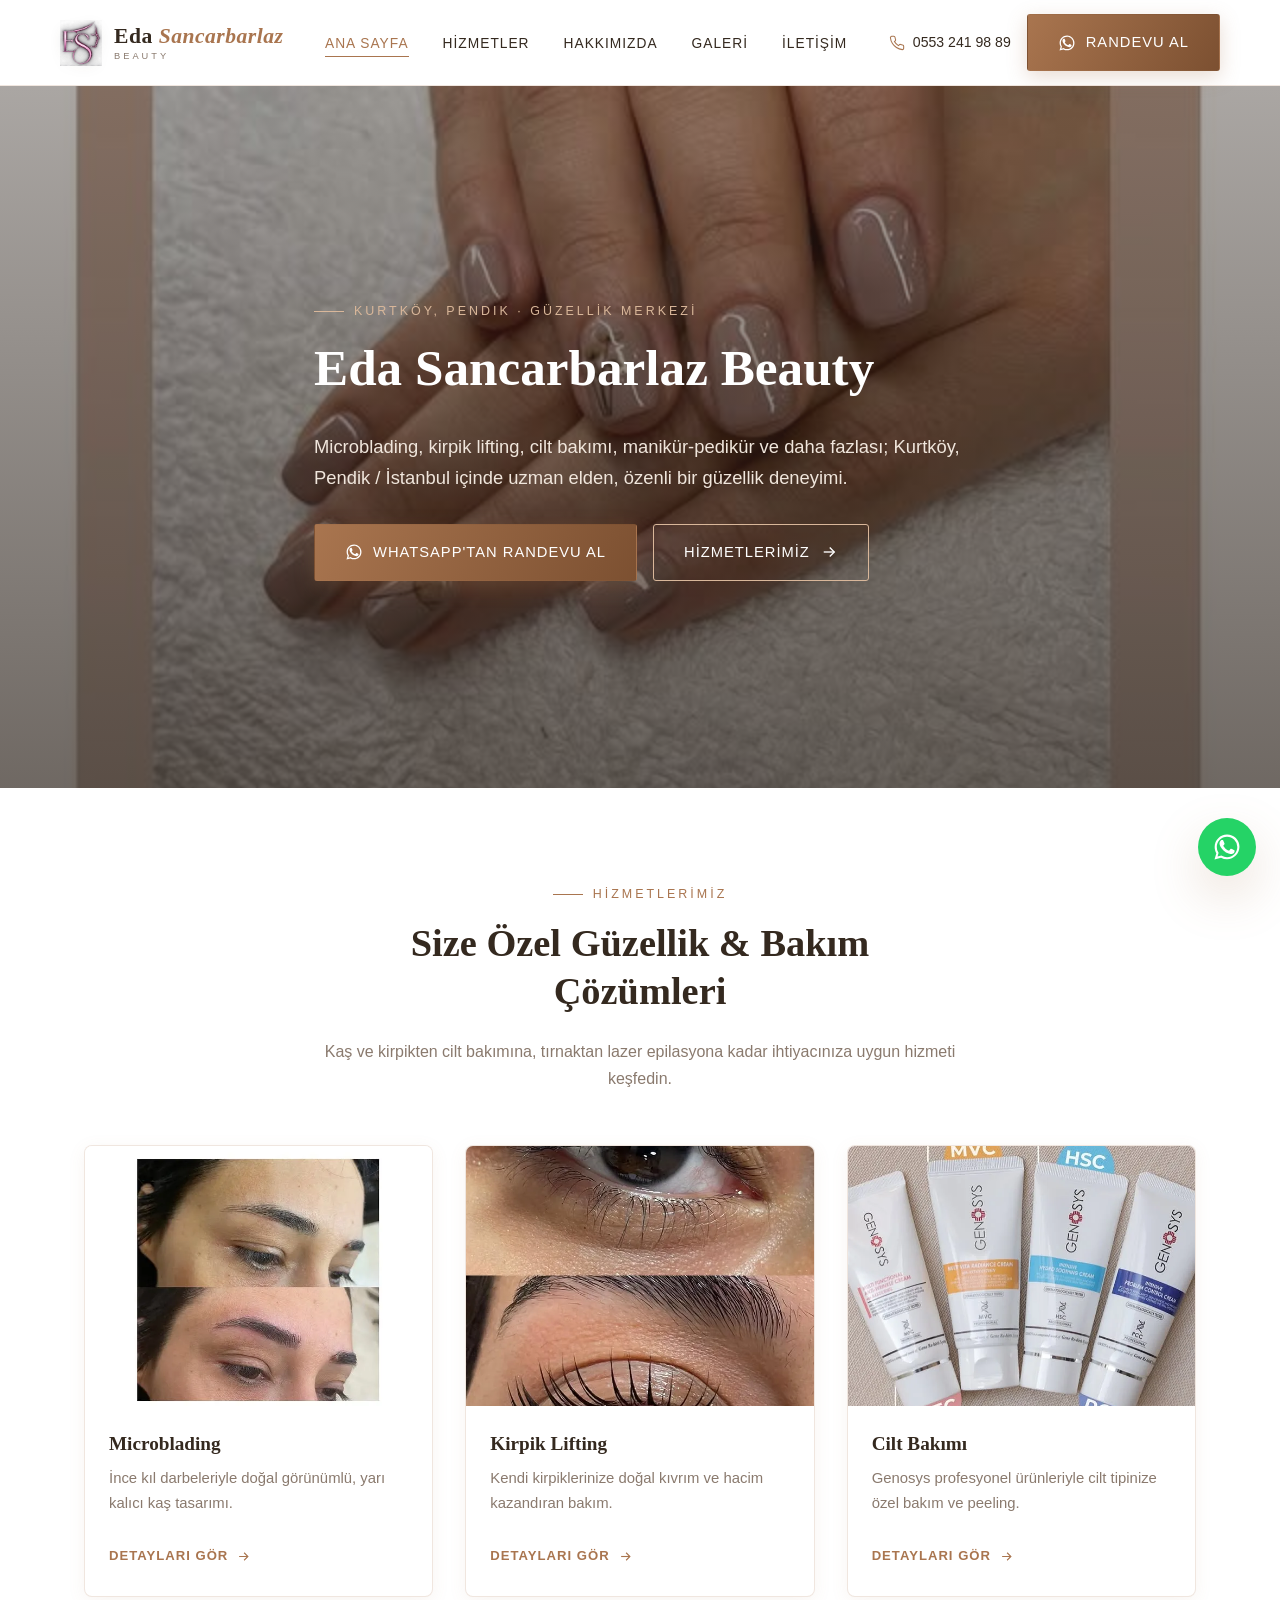
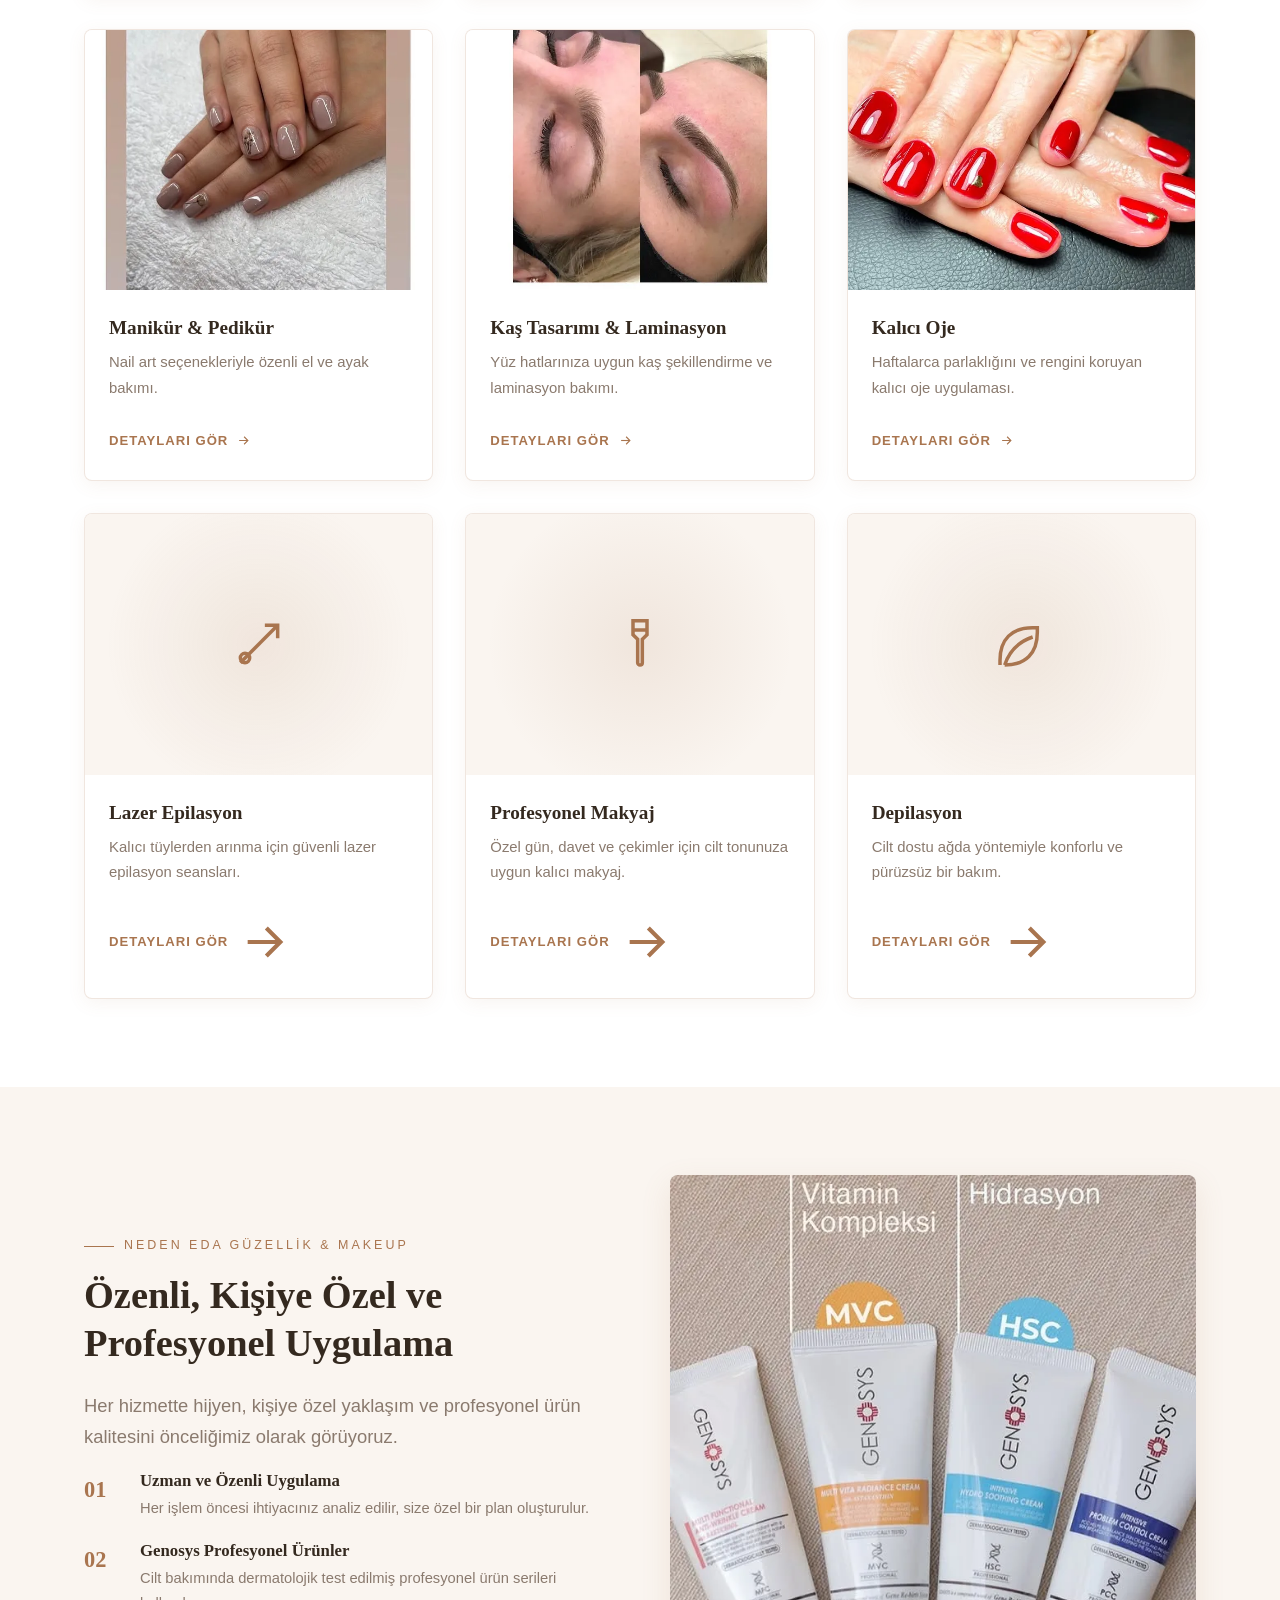
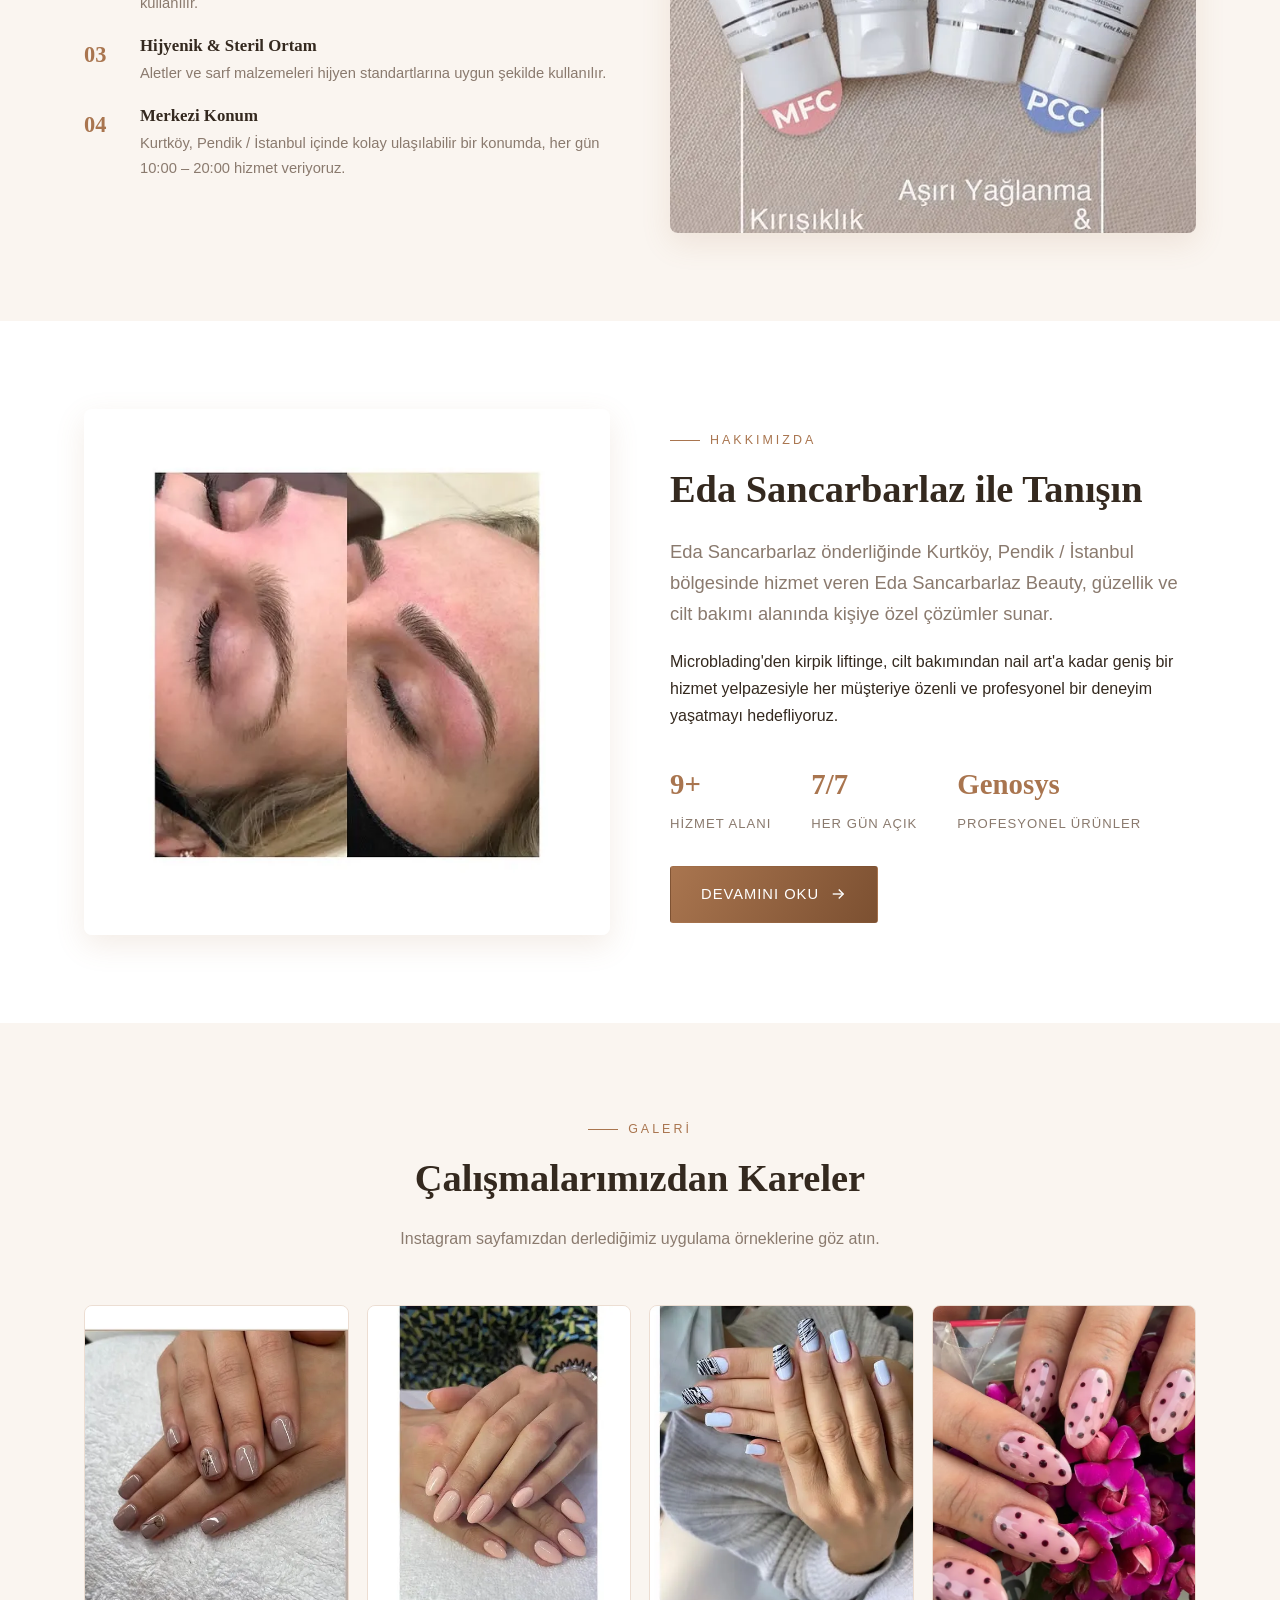
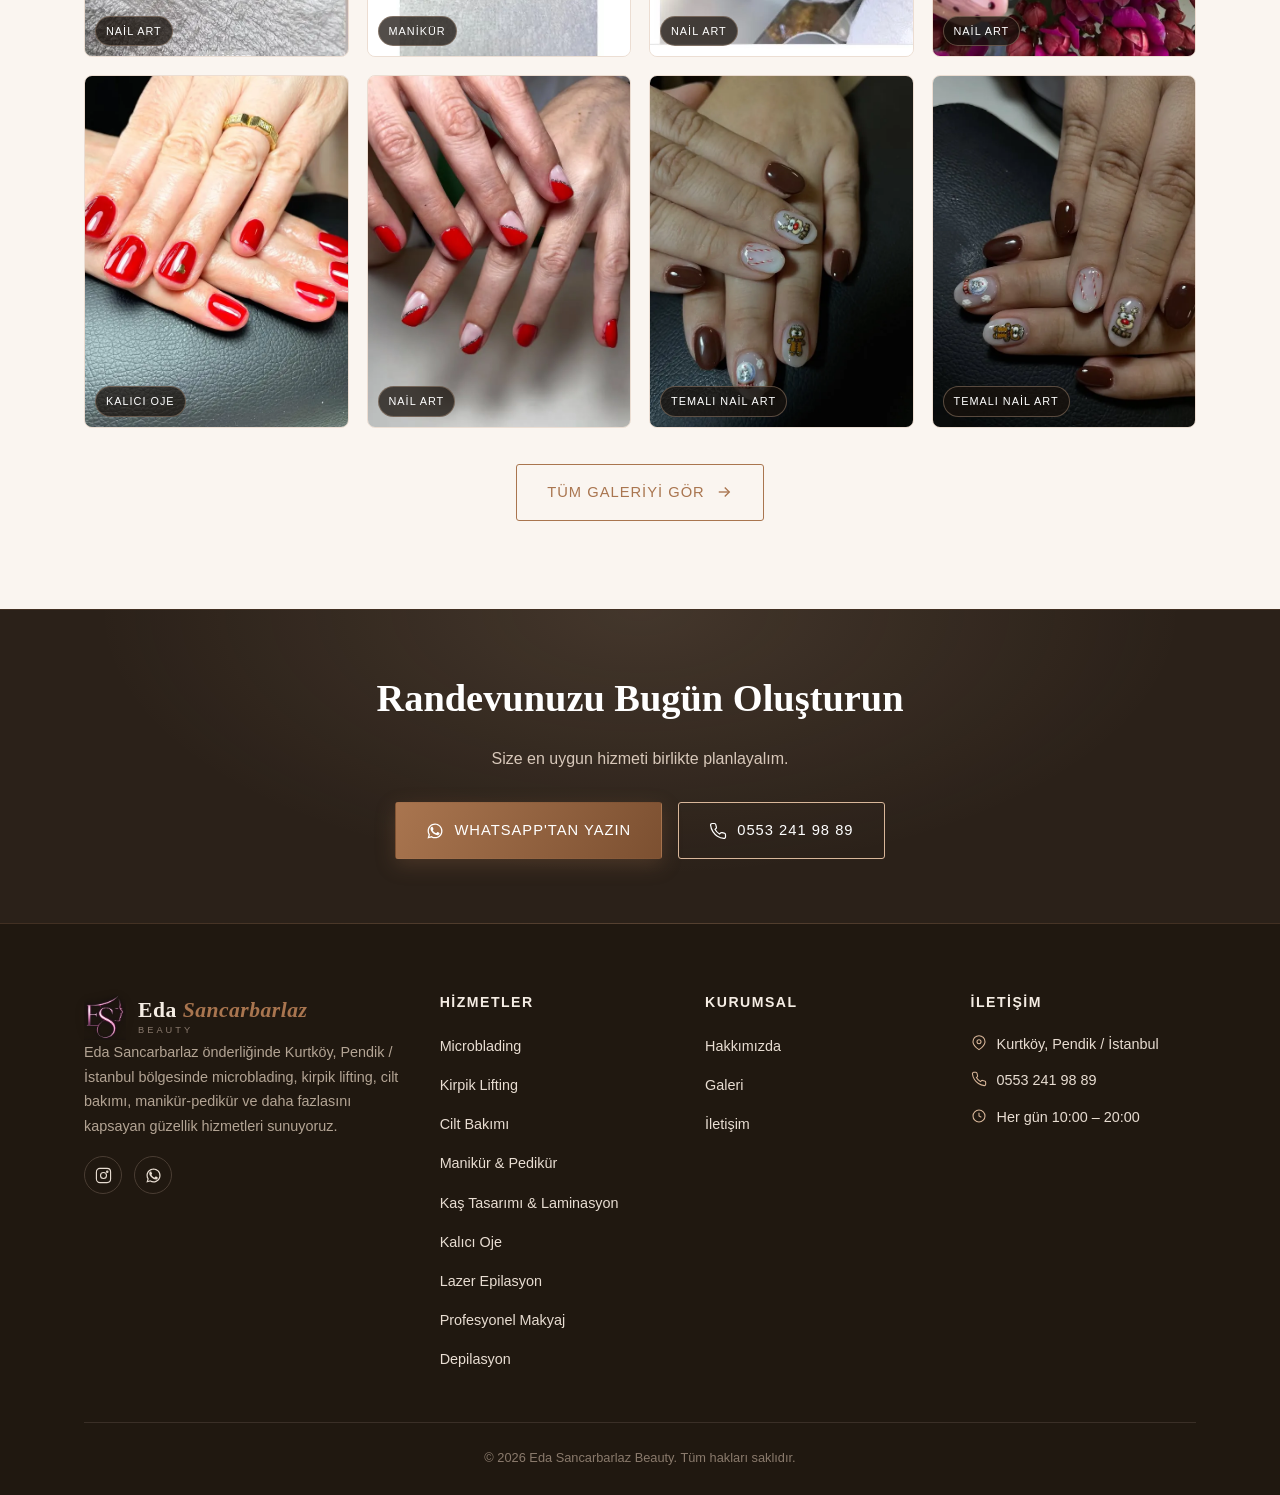
==== commit 531cb43e: "2322" ====
--- a/index.html
+++ b/index.html
@@ -1,269 +1,269 @@
-﻿<!DOCTYPE html>
-<html lang="tr">
-<head>
-<meta charset="UTF-8">
-<meta name="viewport" content="width=device-width, initial-scale=1.0">
-<title>Eda Sancarbarlaz Beauty | Kurtköy, Pendik Güzellik Merkezi - Microblading, Kirpik Lifting, Cilt Bakımı</title>
-<meta name="description" content="Kurtköy, Pendik / İstanbul içinde microblading, kirpik lifting, cilt bakımı, manikür-pedikür, kalıcı oje ve lazer epilasyon hizmetleri. Eda Sancarbarlaz Beauty ile randevunuzu oluşturun.">
-<link rel="canonical" href="https://www.edasancarbarlaz.com/">
-<meta property="og:type" content="website">
-<meta property="og:title" content="Eda Sancarbarlaz Beauty | Kurtköy, Pendik Güzellik Merkezi - Microblading, Kirpik Lifting, Cilt Bakımı">
-<meta property="og:description" content="Kurtköy, Pendik / İstanbul içinde microblading, kirpik lifting, cilt bakımı, manikür-pedikür, kalıcı oje ve lazer epilasyon hizmetleri. Eda Sancarbarlaz Beauty ile randevunuzu oluşturun.">
-<meta property="og:locale" content="tr_TR">
-<meta property="og:site_name" content="Eda Sancarbarlaz Beauty">
-<meta name="robots" content="index, follow">
-<link rel="icon" href="assets/img/favicon.png" type="image/png">
-<link rel="preconnect" href="https://fonts.googleapis.com">
-<link rel="preconnect" href="https://fonts.gstatic.com" crossorigin="">
-<link href="css2?family=Playfair+Display:wght@600;700&amp;family=Jost:wght@300;400;500;600&amp;display=swap" rel="stylesheet">
-<link rel="stylesheet" href="assets/css/style.css">
-
-<script type="application/ld+json">
-{
-  "@context": "https://schema.org",
-  "@type": "BeautySalon",
-  "name": "Eda Sancarbarlaz Beauty",
-  "image": "https://www.edasancarbarlazbeauty.com/assets/img/logo-full.jpg",
-  "logo": "https://www.edasancarbarlazbeauty.com/assets/img/logo-full.jpg",
-  "url": "https://www.edasancarbarlazbeauty.com/",
-  "telephone": "+905532419889",
-  "priceRange": "$$",
-  "address": {
-    "@type": "PostalAddress",
-    "addressLocality": "Kurtköy, Pendik",
-    "addressRegion": "İstanbul",
-    "addressCountry": "TR"
-  },
-  "openingHoursSpecification": [{
-    "@type": "OpeningHoursSpecification",
-    "dayOfWeek": ["Monday","Tuesday","Wednesday","Thursday","Friday","Saturday","Sunday"],
-    "opens": "10:00",
-    "closes": "20:00"
-  }],
-  "sameAs": ["https://www.instagram.com/edaguzellikmakeup"]
-}
-</script>
-</head>
-<body>
-<header class="site-header">
-  <div class="container header-inner">
-    <a href="index.html" class="logo"><picture><source srcset="assets/img/logo-icon.webp" type="image/webp"><img src="assets/img/logo-icon.png" alt="Eda Sancarbarlaz Beauty logo" class="logo-icon"></picture><span class="logo-text">Eda <span>Sancarbarlaz</span><small>Beauty</small></span></a>
-    <nav class="main-nav"><ul><li><a class="active" href="index.html">Ana Sayfa</a></li><li><a class="" href="hizmetler.html">Hizmetler</a></li><li><a class="" href="hakkimizda.html">Hakkımızda</a></li><li><a class="" href="galeri.html">Galeri</a></li><li><a class="" href="iletisim.html">İletişim</a></li></ul></nav>
-    <div class="header-actions">
-      <div class="header-phone"><svg viewbox="0 0 24 24" fill="none" stroke="currentColor" stroke-width="1.6"><path d="M22 16.92v3a2 2 0 0 1-2.18 2 19.79 19.79 0 0 1-8.63-3.07 19.5 19.5 0 0 1-6-6 19.79 19.79 0 0 1-3.07-8.67A2 2 0 0 1 4.11 2h3a2 2 0 0 1 2 1.72c.127.96.361 1.903.7 2.81a2 2 0 0 1-.45 2.11L8.09 9.91a16 16 0 0 0 6 6l1.27-1.27a2 2 0 0 1 2.11-.45c.907.339 1.85.573 2.81.7A2 2 0 0 1 22 16.92z"></path></svg><a href="tel:+905532419889">0553 241 98 89</a></div>
-      <a class="btn btn-gold" href="https://wa.me/905532419889" target="_blank" rel="noopener"><svg viewbox="0 0 24 24" fill="currentColor"><path d="M17.472 14.382c-.297-.149-1.758-.867-2.03-.967-.273-.099-.471-.148-.67.15-.197.297-.767.966-.94 1.164-.173.199-.347.223-.644.075-.297-.15-1.255-.463-2.39-1.475-.883-.788-1.48-1.761-1.653-2.059-.173-.297-.018-.458.13-.606.134-.133.298-.347.446-.52.149-.174.198-.298.298-.497.099-.198.05-.371-.025-.52-.075-.149-.669-1.612-.916-2.207-.242-.579-.487-.5-.669-.51-.173-.008-.371-.01-.57-.01-.198 0-.52.074-.792.372-.272.297-1.04 1.016-1.04 2.479 0 1.462 1.065 2.875 1.213 3.074.149.198 2.096 3.2 5.077 4.487.709.306 1.262.489 1.694.625.712.227 1.36.195 1.871.118.571-.085 1.758-.719 2.006-1.413.248-.694.248-1.289.173-1.413-.074-.124-.272-.198-.57-.347z"></path><path d="M12.04 2C6.58 2 2.13 6.45 2.13 11.91c0 1.85.5 3.58 1.36 5.07L2 22l5.2-1.44a9.94 9.94 0 0 0 4.84 1.23h.01c5.46 0 9.91-4.45 9.91-9.91 0-2.65-1.03-5.14-2.9-7.01A9.87 9.87 0 0 0 12.04 2zm0 18.1h-.01a8.2 8.2 0 0 1-4.18-1.14l-.3-.18-3.09.85.83-3.01-.2-.31a8.18 8.18 0 0 1-1.26-4.4c0-4.52 3.68-8.2 8.21-8.2 2.19 0 4.25.86 5.8 2.41a8.15 8.15 0 0 1 2.4 5.8c0 4.53-3.68 8.18-8.2 8.18z"></path></svg>Randevu Al</a>
-      <button class="nav-toggle" aria-label="Menü"><span></span><span></span><span></span></button>
-    </div>
-  </div>
-</header>
-
-<section class="hero hero-slider">
-  <div class="hero-slides"><div class="hero-slide active" style="background-image:url('assets/img/manikur-mor-cicek-tasarim.jpg')"></div><div class="hero-slide" style="background-image:url('assets/img/kalici-oje-kirmizi.jpg')"></div><div class="hero-slide" style="background-image:url('assets/img/kirpik-lifting-oncesi-sonrasi.jpg')"></div><div class="hero-slide" style="background-image:url('assets/img/genosys-profesyonel-cilt-bakim-urunleri.jpg')"></div><div class="hero-slide" style="background-image:url('assets/img/kas-tasarimi-oncesi-sonrasi.jpg')"></div></div>
-  <div class="hero-overlay"></div>
-  <div class="container hero-content">
-    <div class="eyebrow">KURTKÖY, PENDIK &middot; GÜZELLİK MERKEZİ</div>
-    <h1>Eda Sancarbarlaz Beauty</h1>
-    <p class="lead">Microblading, kirpik lifting, cilt bakımı, manikür-pedikür ve daha fazlası; Kurtköy, Pendik / İstanbul içinde uzman elden, özenli bir güzellik deneyimi.</p>
-    <div class="hero-cta">
-      <a class="btn btn-gold" href="https://wa.me/905532419889" target="_blank" rel="noopener"><svg viewbox="0 0 24 24" fill="currentColor"><path d="M17.472 14.382c-.297-.149-1.758-.867-2.03-.967-.273-.099-.471-.148-.67.15-.197.297-.767.966-.94 1.164-.173.199-.347.223-.644.075-.297-.15-1.255-.463-2.39-1.475-.883-.788-1.48-1.761-1.653-2.059-.173-.297-.018-.458.13-.606.134-.133.298-.347.446-.52.149-.174.198-.298.298-.497.099-.198.05-.371-.025-.52-.075-.149-.669-1.612-.916-2.207-.242-.579-.487-.5-.669-.51-.173-.008-.371-.01-.57-.01-.198 0-.52.074-.792.372-.272.297-1.04 1.016-1.04 2.479 0 1.462 1.065 2.875 1.213 3.074.149.198 2.096 3.2 5.077 4.487.709.306 1.262.489 1.694.625.712.227 1.36.195 1.871.118.571-.085 1.758-.719 2.006-1.413.248-.694.248-1.289.173-1.413-.074-.124-.272-.198-.57-.347z"></path><path d="M12.04 2C6.58 2 2.13 6.45 2.13 11.91c0 1.85.5 3.58 1.36 5.07L2 22l5.2-1.44a9.94 9.94 0 0 0 4.84 1.23h.01c5.46 0 9.91-4.45 9.91-9.91 0-2.65-1.03-5.14-2.9-7.01A9.87 9.87 0 0 0 12.04 2zm0 18.1h-.01a8.2 8.2 0 0 1-4.18-1.14l-.3-.18-3.09.85.83-3.01-.2-.31a8.18 8.18 0 0 1-1.26-4.4c0-4.52 3.68-8.2 8.21-8.2 2.19 0 4.25.86 5.8 2.41a8.15 8.15 0 0 1 2.4 5.8c0 4.53-3.68 8.18-8.2 8.18z"></path></svg>WhatsApp'tan Randevu Al</a>
-      <a class="btn btn-outline on-dark" href="hizmetler.html">Hizmetlerimiz <svg viewbox="0 0 24 24" fill="none" stroke="currentColor" stroke-width="1.8"><path d="M5 12h14"></path><path d="m13 6 6 6-6 6"></path></svg></a>
-    </div>
-  </div>
-</section>
-
-<section class="section">
-  <div class="container">
-    <div class="section-head">
-      <div class="eyebrow" style="justify-content:center">HİZMETLERİMİZ</div>
-      <h2>Size Özel Güzellik &amp; Bakım Çözümleri</h2>
-      <p>Kaş ve kirpikten cilt bakımına, tırnaktan lazer epilasyona kadar ihtiyacınıza uygun hizmeti keşfedin.</p>
-    </div>
-    <div class="grid grid-3"><a class="service-card" href="hizmetler/microblading.html">
-          <div class="img-wrap"><picture><source srcset="assets/img/microblading-oncesi-sonrasi.webp" type="image/webp"><img src="assets/img/microblading-oncesi-sonrasi.jpg" alt="Microblading (Kaş Kalıcı Makyaj)" class="" loading="eager"></picture></div>
-          <div class="card-body">
-            <h3>Microblading</h3>
-            <p>İnce kıl darbeleriyle doğal görünümlü, yarı kalıcı kaş tasarımı.</p>
-            <span class="card-link">Detayları Gör <svg viewbox="0 0 24 24" fill="none" stroke="currentColor" stroke-width="1.8"><path d="M5 12h14"></path><path d="m13 6 6 6-6 6"></path></svg></span>
-          </div>
-        </a><a class="service-card" href="hizmetler/kirpik-lifting.html">
-          <div class="img-wrap"><picture><source srcset="assets/img/kirpik-lifting-oncesi-sonrasi.webp" type="image/webp"><img src="assets/img/kirpik-lifting-oncesi-sonrasi.jpg" alt="Kirpik Lifting (Lash Lift)" class="" loading="eager"></picture></div>
-          <div class="card-body">
-            <h3>Kirpik Lifting</h3>
-            <p>Kendi kirpiklerinize doğal kıvrım ve hacim kazandıran bakım.</p>
-            <span class="card-link">Detayları Gör <svg viewbox="0 0 24 24" fill="none" stroke="currentColor" stroke-width="1.8"><path d="M5 12h14"></path><path d="m13 6 6 6-6 6"></path></svg></span>
-          </div>
-        </a><a class="service-card" href="hizmetler/cilt-bakimi.html">
-          <div class="img-wrap"><picture><source srcset="assets/img/genosys-profesyonel-cilt-bakim-urunleri.webp" type="image/webp"><img src="assets/img/genosys-profesyonel-cilt-bakim-urunleri.jpg" alt="Cilt Bakımı (Genosys Profesyonel Bakım)" class="" loading="eager"></picture></div>
-          <div class="card-body">
-            <h3>Cilt Bakımı</h3>
-            <p>Genosys profesyonel ürünleriyle cilt tipinize özel bakım ve peeling.</p>
-            <span class="card-link">Detayları Gör <svg viewbox="0 0 24 24" fill="none" stroke="currentColor" stroke-width="1.8"><path d="M5 12h14"></path><path d="m13 6 6 6-6 6"></path></svg></span>
-          </div>
-        </a><a class="service-card" href="hizmetler/manikur-pedikur.html">
-          <div class="img-wrap"><picture><source srcset="assets/img/manikur-mor-cicek-tasarim.webp" type="image/webp"><img src="assets/img/manikur-mor-cicek-tasarim.jpg" alt="Manikür & Pedikür" class="" loading="eager"></picture></div>
-          <div class="card-body">
-            <h3>Manikür & Pedikür</h3>
-            <p>Nail art seçenekleriyle özenli el ve ayak bakımı.</p>
-            <span class="card-link">Detayları Gör <svg viewbox="0 0 24 24" fill="none" stroke="currentColor" stroke-width="1.8"><path d="M5 12h14"></path><path d="m13 6 6 6-6 6"></path></svg></span>
-          </div>
-        </a><a class="service-card" href="hizmetler/kas-tasarimi.html">
-          <div class="img-wrap"><picture><source srcset="assets/img/kas-tasarimi-oncesi-sonrasi.webp" type="image/webp"><img src="assets/img/kas-tasarimi-oncesi-sonrasi.jpg" alt="Kaş Tasarımı & Laminasyon" class="" loading="eager"></picture></div>
-          <div class="card-body">
-            <h3>Kaş Tasarımı & Laminasyon</h3>
-            <p>Yüz hatlarınıza uygun kaş şekillendirme ve laminasyon bakımı.</p>
-            <span class="card-link">Detayları Gör <svg viewbox="0 0 24 24" fill="none" stroke="currentColor" stroke-width="1.8"><path d="M5 12h14"></path><path d="m13 6 6 6-6 6"></path></svg></span>
-          </div>
-        </a><a class="service-card" href="hizmetler/kalici-oje.html">
-          <div class="img-wrap"><picture><source srcset="assets/img/kalici-oje-kirmizi.webp" type="image/webp"><img src="assets/img/kalici-oje-kirmizi.jpg" alt="Kalıcı Oje" class="" loading="eager"></picture></div>
-          <div class="card-body">
-            <h3>Kalıcı Oje</h3>
-            <p>Haftalarca parlaklığını ve rengini koruyan kalıcı oje uygulaması.</p>
-            <span class="card-link">Detayları Gör <svg viewbox="0 0 24 24" fill="none" stroke="currentColor" stroke-width="1.8"><path d="M5 12h14"></path><path d="m13 6 6 6-6 6"></path></svg></span>
-          </div>
-        </a><a class="service-card icon-card" href="hizmetler/lazer-epilasyon.html">
-          <div class="icon-wrap"><svg viewbox="0 0 24 24" fill="none" stroke="currentColor" stroke-width="1.5"><path d="M4 20 20 4"></path><path d="M14.5 4h5.5v5.5"></path><circle cx="6" cy="18" r="2"></circle></svg></div>
-          <div class="card-body">
-            <h3>Lazer Epilasyon</h3>
-            <p>Kalıcı tüylerden arınma için güvenli lazer epilasyon seansları.</p>
-            <span class="card-link">Detayları Gör <svg viewbox="0 0 24 24" fill="none" stroke="currentColor" stroke-width="1.8"><path d="M5 12h14"></path><path d="m13 6 6 6-6 6"></path></svg></span>
-          </div>
-        </a><a class="service-card icon-card" href="hizmetler/profesyonel-makyaj.html">
-          <div class="icon-wrap"><svg viewbox="0 0 24 24" fill="none" stroke="currentColor" stroke-width="1.5"><path d="M9 2h6v6l-2 2v10a1 1 0 0 1-1 1c-.55 0-1-.45-1-1V10L9 8V2z"></path><path d="M9 6h6"></path></svg></div>
-          <div class="card-body">
-            <h3>Profesyonel Makyaj</h3>
-            <p>Özel gün, davet ve çekimler için cilt tonunuza uygun kalıcı makyaj.</p>
-            <span class="card-link">Detayları Gör <svg viewbox="0 0 24 24" fill="none" stroke="currentColor" stroke-width="1.8"><path d="M5 12h14"></path><path d="m13 6 6 6-6 6"></path></svg></span>
-          </div>
-        </a><a class="service-card icon-card" href="hizmetler/depilasyon.html">
-          <div class="icon-wrap"><svg viewbox="0 0 24 24" fill="none" stroke="currentColor" stroke-width="1.5"><path d="M5 21c9 0 14-5 14-14V5h-2C8 5 3 10 3 19v2"></path><path d="M5 21c2-6 6-10 12-12"></path></svg></div>
-          <div class="card-body">
-            <h3>Depilasyon</h3>
-            <p>Cilt dostu ağda yöntemiyle konforlu ve pürüzsüz bir bakım.</p>
-            <span class="card-link">Detayları Gör <svg viewbox="0 0 24 24" fill="none" stroke="currentColor" stroke-width="1.8"><path d="M5 12h14"></path><path d="m13 6 6 6-6 6"></path></svg></span>
-          </div>
-        </a></div>
-  </div>
-</section>
-
-<section class="section alt">
-  <div class="container split">
-    <div>
-      <div class="eyebrow">NEDEN EDA GÜZELLİK &amp; MAKEUP</div>
-      <h2>Özenli, Kişiye Özel ve Profesyonel Uygulama</h2>
-      <p class="lead">Her hizmette hijyen, kişiye özel yaklaşım ve profesyonel ürün kalitesini önceliğimiz olarak görüyoruz.</p>
-      <ul class="feature-list"><li><span class="num">01</span><div><h4>Uzman ve Özenli Uygulama</h4><p>Her işlem öncesi ihtiyacınız analiz edilir, size özel bir plan oluşturulur.</p></div></li><li><span class="num">02</span><div><h4>Genosys Profesyonel Ürünler</h4><p>Cilt bakımında dermatolojik test edilmiş profesyonel ürün serileri kullanılır.</p></div></li><li><span class="num">03</span><div><h4>Hijyenik &amp; Steril Ortam</h4><p>Aletler ve sarf malzemeleri hijyen standartlarına uygun şekilde kullanılır.</p></div></li><li><span class="num">04</span><div><h4>Merkezi Konum</h4><p>Kurtköy, Pendik / İstanbul içinde kolay ulaşılabilir bir konumda, her gün 10:00 – 20:00 hizmet veriyoruz.</p></div></li></ul>
-    </div>
-    <div><picture><source srcset="assets/img/genosys-profesyonel-cilt-bakim-urunleri.webp" type="image/webp"><img src="assets/img/genosys-profesyonel-cilt-bakim-urunleri.jpg" alt="Eda Sancarbarlaz Beauty cilt bakım ürünleri" class="" loading="eager"></picture></div>
-  </div>
-</section>
-
-<section class="section">
-  <div class="container split">
-    <div><picture><source srcset="assets/img/kas-tasarimi-oncesi-sonrasi.webp" type="image/webp"><img src="assets/img/kas-tasarimi-oncesi-sonrasi.jpg" alt="Eda Sancarbarlaz kaş tasarımı uygulaması" class="" loading="eager"></picture></div>
-    <div>
-      <div class="eyebrow">HAKKIMIZDA</div>
-      <h2>Eda Sancarbarlaz ile Tanışın</h2>
-      <p class="lead">Eda Sancarbarlaz önderliğinde Kurtköy, Pendik / İstanbul bölgesinde hizmet veren Eda Sancarbarlaz Beauty, güzellik ve cilt bakımı alanında kişiye özel çözümler sunar.</p>
-      <p>Microblading'den kirpik liftinge, cilt bakımından nail art'a kadar geniş bir hizmet yelpazesiyle her müşteriye özenli ve profesyonel bir deneyim yaşatmayı hedefliyoruz.</p>
-      <div class="stat-row">
-        <div class="stat"><b>9+</b><span>Hizmet Alanı</span></div>
-        <div class="stat"><b>7/7</b><span>Her Gün Açık</span></div>
-        <div class="stat"><b>Genosys</b><span>Profesyonel Ürünler</span></div>
-      </div>
-      <div class="hero-cta"><a class="btn btn-primary" href="hakkimizda.html">Devamını Oku <svg viewbox="0 0 24 24" fill="none" stroke="currentColor" stroke-width="1.8"><path d="M5 12h14"></path><path d="m13 6 6 6-6 6"></path></svg></a></div>
-    </div>
-  </div>
-</section>
-
-<section class="section alt">
-  <div class="container">
-    <div class="section-head">
-      <div class="eyebrow" style="justify-content:center">GALERİ</div>
-      <h2>Çalışmalarımızdan Kareler</h2>
-      <p>Instagram sayfamızdan derlediğimiz uygulama örneklerine göz atın.</p>
-    </div>
-    <div class="gallery-grid"><a href="galeri.html" class="gallery-item" data-cat="nail">
-          <picture><source srcset="assets/img/manikur-mor-cicek-tasarim.webp" type="image/webp"><img src="assets/img/manikur-mor-cicek-tasarim.jpg" alt="Nail Art" class="" loading="eager"></picture>
-          <span class="tag">Nail Art</span>
-        </a><a href="galeri.html" class="gallery-item" data-cat="nail">
-          <picture><source srcset="assets/img/manikur-nude-oje.webp" type="image/webp"><img src="assets/img/manikur-nude-oje.jpg" alt="Manikür" class="" loading="eager"></picture>
-          <span class="tag">Manikür</span>
-        </a><a href="galeri.html" class="gallery-item" data-cat="nail">
-          <picture><source srcset="assets/img/nail-art-beyaz-desen.webp" type="image/webp"><img src="assets/img/nail-art-beyaz-desen.jpg" alt="Nail Art" class="" loading="eager"></picture>
-          <span class="tag">Nail Art</span>
-        </a><a href="galeri.html" class="gallery-item" data-cat="nail">
-          <picture><source srcset="assets/img/manikur-pembe-puanli-tasarim.webp" type="image/webp"><img src="assets/img/manikur-pembe-puanli-tasarim.jpg" alt="Nail Art" class="" loading="eager"></picture>
-          <span class="tag">Nail Art</span>
-        </a><a href="galeri.html" class="gallery-item" data-cat="nail">
-          <picture><source srcset="assets/img/kalici-oje-kirmizi.webp" type="image/webp"><img src="assets/img/kalici-oje-kirmizi.jpg" alt="Kalıcı Oje" class="" loading="eager"></picture>
-          <span class="tag">Kalıcı Oje</span>
-        </a><a href="galeri.html" class="gallery-item" data-cat="nail">
-          <picture><source srcset="assets/img/nail-art-kirmizi-simli-french.webp" type="image/webp"><img src="assets/img/nail-art-kirmizi-simli-french.jpg" alt="Nail Art" class="" loading="eager"></picture>
-          <span class="tag">Nail Art</span>
-        </a><a href="galeri.html" class="gallery-item" data-cat="nail">
-          <picture><source srcset="assets/img/nail-art-kis-temasi-1.webp" type="image/webp"><img src="assets/img/nail-art-kis-temasi-1.jpg" alt="Temalı Nail Art" class="" loading="eager"></picture>
-          <span class="tag">Temalı Nail Art</span>
-        </a><a href="galeri.html" class="gallery-item" data-cat="nail">
-          <picture><source srcset="assets/img/nail-art-kis-temasi-2.webp" type="image/webp"><img src="assets/img/nail-art-kis-temasi-2.jpg" alt="Temalı Nail Art" class="" loading="eager"></picture>
-          <span class="tag">Temalı Nail Art</span>
-        </a></div>
-    <div style="text-align:center; margin-top:36px">
-      <a class="btn btn-outline" href="galeri.html">Tüm Galeriyi Gör <svg viewbox="0 0 24 24" fill="none" stroke="currentColor" stroke-width="1.8"><path d="M5 12h14"></path><path d="m13 6 6 6-6 6"></path></svg></a>
-    </div>
-  </div>
-</section>
-
-<section class="cta-band">
-  <div class="container">
-    <h2>Randevunuzu Bugün Oluşturun</h2>
-    <p>Size en uygun hizmeti birlikte planlayalım.</p>
-    <div class="hero-cta">
-      <a class="btn btn-gold" href="https://wa.me/905532419889" target="_blank" rel="noopener"><svg viewbox="0 0 24 24" fill="currentColor"><path d="M17.472 14.382c-.297-.149-1.758-.867-2.03-.967-.273-.099-.471-.148-.67.15-.197.297-.767.966-.94 1.164-.173.199-.347.223-.644.075-.297-.15-1.255-.463-2.39-1.475-.883-.788-1.48-1.761-1.653-2.059-.173-.297-.018-.458.13-.606.134-.133.298-.347.446-.52.149-.174.198-.298.298-.497.099-.198.05-.371-.025-.52-.075-.149-.669-1.612-.916-2.207-.242-.579-.487-.5-.669-.51-.173-.008-.371-.01-.57-.01-.198 0-.52.074-.792.372-.272.297-1.04 1.016-1.04 2.479 0 1.462 1.065 2.875 1.213 3.074.149.198 2.096 3.2 5.077 4.487.709.306 1.262.489 1.694.625.712.227 1.36.195 1.871.118.571-.085 1.758-.719 2.006-1.413.248-.694.248-1.289.173-1.413-.074-.124-.272-.198-.57-.347z"></path><path d="M12.04 2C6.58 2 2.13 6.45 2.13 11.91c0 1.85.5 3.58 1.36 5.07L2 22l5.2-1.44a9.94 9.94 0 0 0 4.84 1.23h.01c5.46 0 9.91-4.45 9.91-9.91 0-2.65-1.03-5.14-2.9-7.01A9.87 9.87 0 0 0 12.04 2zm0 18.1h-.01a8.2 8.2 0 0 1-4.18-1.14l-.3-.18-3.09.85.83-3.01-.2-.31a8.18 8.18 0 0 1-1.26-4.4c0-4.52 3.68-8.2 8.21-8.2 2.19 0 4.25.86 5.8 2.41a8.15 8.15 0 0 1 2.4 5.8c0 4.53-3.68 8.18-8.2 8.18z"></path></svg>WhatsApp'tan Yazın</a>
-      <a class="btn btn-outline on-dark" href="tel:+905532419889"><svg viewbox="0 0 24 24" fill="none" stroke="currentColor" stroke-width="1.6"><path d="M22 16.92v3a2 2 0 0 1-2.18 2 19.79 19.79 0 0 1-8.63-3.07 19.5 19.5 0 0 1-6-6 19.79 19.79 0 0 1-3.07-8.67A2 2 0 0 1 4.11 2h3a2 2 0 0 1 2 1.72c.127.96.361 1.903.7 2.81a2 2 0 0 1-.45 2.11L8.09 9.91a16 16 0 0 0 6 6l1.27-1.27a2 2 0 0 1 2.11-.45c.907.339 1.85.573 2.81.7A2 2 0 0 1 22 16.92z"></path></svg>0553 241 98 89</a>
-    </div>
-  </div>
-</section>
-
-<footer class="site-footer">
-  <div class="container">
-    <div class="footer-grid">
-      <div>
-        <a href="index.html" class="logo"><picture><source srcset="assets/img/logo-icon.webp" type="image/webp"><img src="assets/img/logo-icon.png" alt="Eda Sancarbarlaz Beauty logo" class="logo-icon"></picture><span class="logo-text">Eda <span>Sancarbarlaz</span><small>Beauty</small></span></a>
-        <p>Eda Sancarbarlaz önderliğinde Kurtköy, Pendik / İstanbul bölgesinde microblading, kirpik lifting, cilt bakımı, manikür-pedikür ve daha fazlasını kapsayan güzellik hizmetleri sunuyoruz.</p>
-        <div class="footer-social">
-          <a href="https://www.instagram.com/edaguzellikmakeup" target="_blank" rel="noopener" aria-label="Instagram"><svg viewbox="0 0 24 24" fill="none" stroke="currentColor" stroke-width="1.6"><rect x="2" y="2" width="20" height="20" rx="5"></rect><circle cx="12" cy="12" r="4.2"></circle><circle cx="17.3" cy="6.7" r="1"></circle></svg></a>
-          <a href="https://wa.me/905532419889" target="_blank" rel="noopener" aria-label="WhatsApp"><svg viewbox="0 0 24 24" fill="currentColor"><path d="M17.472 14.382c-.297-.149-1.758-.867-2.03-.967-.273-.099-.471-.148-.67.15-.197.297-.767.966-.94 1.164-.173.199-.347.223-.644.075-.297-.15-1.255-.463-2.39-1.475-.883-.788-1.48-1.761-1.653-2.059-.173-.297-.018-.458.13-.606.134-.133.298-.347.446-.52.149-.174.198-.298.298-.497.099-.198.05-.371-.025-.52-.075-.149-.669-1.612-.916-2.207-.242-.579-.487-.5-.669-.51-.173-.008-.371-.01-.57-.01-.198 0-.52.074-.792.372-.272.297-1.04 1.016-1.04 2.479 0 1.462 1.065 2.875 1.213 3.074.149.198 2.096 3.2 5.077 4.487.709.306 1.262.489 1.694.625.712.227 1.36.195 1.871.118.571-.085 1.758-.719 2.006-1.413.248-.694.248-1.289.173-1.413-.074-.124-.272-.198-.57-.347z"></path><path d="M12.04 2C6.58 2 2.13 6.45 2.13 11.91c0 1.85.5 3.58 1.36 5.07L2 22l5.2-1.44a9.94 9.94 0 0 0 4.84 1.23h.01c5.46 0 9.91-4.45 9.91-9.91 0-2.65-1.03-5.14-2.9-7.01A9.87 9.87 0 0 0 12.04 2zm0 18.1h-.01a8.2 8.2 0 0 1-4.18-1.14l-.3-.18-3.09.85.83-3.01-.2-.31a8.18 8.18 0 0 1-1.26-4.4c0-4.52 3.68-8.2 8.21-8.2 2.19 0 4.25.86 5.8 2.41a8.15 8.15 0 0 1 2.4 5.8c0 4.53-3.68 8.18-8.2 8.18z"></path></svg></a>
-        </div>
-      </div>
-      <div>
-        <h4>Hizmetler</h4>
-        <ul class="footer-links"><li><a href="hizmetler/microblading.html">Microblading</a></li><li><a href="hizmetler/kirpik-lifting.html">Kirpik Lifting</a></li><li><a href="hizmetler/cilt-bakimi.html">Cilt Bakımı</a></li><li><a href="hizmetler/manikur-pedikur.html">Manikür & Pedikür</a></li><li><a href="hizmetler/kas-tasarimi.html">Kaş Tasarımı & Laminasyon</a></li><li><a href="hizmetler/kalici-oje.html">Kalıcı Oje</a></li><li><a href="hizmetler/lazer-epilasyon.html">Lazer Epilasyon</a></li><li><a href="hizmetler/profesyonel-makyaj.html">Profesyonel Makyaj</a></li><li><a href="hizmetler/depilasyon.html">Depilasyon</a></li></ul>
-      </div>
-      <div>
-        <h4>Kurumsal</h4>
-        <ul class="footer-links">
-          <li><a href="hakkimizda.html">Hakkımızda</a></li>
-          <li><a href="galeri.html">Galeri</a></li>
-          <li><a href="iletisim.html">İletişim</a></li>
-        </ul>
-      </div>
-      <div>
-        <h4>İletişim</h4>
-        <ul class="footer-links footer-contact">
-          <li><svg viewbox="0 0 24 24" fill="none" stroke="currentColor" stroke-width="1.6"><path d="M21 10c0 6-9 12-9 12s-9-6-9-12a9 9 0 1 1 18 0z"></path><circle cx="12" cy="10" r="3"></circle></svg> <span>Kurtköy, Pendik / İstanbul</span></li>
-          <li><svg viewbox="0 0 24 24" fill="none" stroke="currentColor" stroke-width="1.6"><path d="M22 16.92v3a2 2 0 0 1-2.18 2 19.79 19.79 0 0 1-8.63-3.07 19.5 19.5 0 0 1-6-6 19.79 19.79 0 0 1-3.07-8.67A2 2 0 0 1 4.11 2h3a2 2 0 0 1 2 1.72c.127.96.361 1.903.7 2.81a2 2 0 0 1-.45 2.11L8.09 9.91a16 16 0 0 0 6 6l1.27-1.27a2 2 0 0 1 2.11-.45c.907.339 1.85.573 2.81.7A2 2 0 0 1 22 16.92z"></path></svg> <a href="tel:+905532419889">0553 241 98 89</a></li>
-          <li><svg viewbox="0 0 24 24" fill="none" stroke="currentColor" stroke-width="1.6"><circle cx="12" cy="12" r="9"></circle><path d="M12 7v5l3.5 2"></path></svg> <span>Her gün 10:00 – 20:00</span></li>
-        </ul>
-      </div>
-    </div>
-    <div class="footer-bottom">
-      &copy; <span id="year"></span> Eda Sancarbarlaz Beauty. Tüm hakları saklıdır.
-    </div>
-  </div>
-</footer>
-<a href="https://wa.me/905532419889" target="_blank" rel="noopener" class="wa-float" aria-label="WhatsApp'tan yaz"><svg viewbox="0 0 24 24" fill="currentColor"><path d="M17.472 14.382c-.297-.149-1.758-.867-2.03-.967-.273-.099-.471-.148-.67.15-.197.297-.767.966-.94 1.164-.173.199-.347.223-.644.075-.297-.15-1.255-.463-2.39-1.475-.883-.788-1.48-1.761-1.653-2.059-.173-.297-.018-.458.13-.606.134-.133.298-.347.446-.52.149-.174.198-.298.298-.497.099-.198.05-.371-.025-.52-.075-.149-.669-1.612-.916-2.207-.242-.579-.487-.5-.669-.51-.173-.008-.371-.01-.57-.01-.198 0-.52.074-.792.372-.272.297-1.04 1.016-1.04 2.479 0 1.462 1.065 2.875 1.213 3.074.149.198 2.096 3.2 5.077 4.487.709.306 1.262.489 1.694.625.712.227 1.36.195 1.871.118.571-.085 1.758-.719 2.006-1.413.248-.694.248-1.289.173-1.413-.074-.124-.272-.198-.57-.347z"></path><path d="M12.04 2C6.58 2 2.13 6.45 2.13 11.91c0 1.85.5 3.58 1.36 5.07L2 22l5.2-1.44a9.94 9.94 0 0 0 4.84 1.23h.01c5.46 0 9.91-4.45 9.91-9.91 0-2.65-1.03-5.14-2.9-7.01A9.87 9.87 0 0 0 12.04 2zm0 18.1h-.01a8.2 8.2 0 0 1-4.18-1.14l-.3-.18-3.09.85.83-3.01-.2-.31a8.18 8.18 0 0 1-1.26-4.4c0-4.52 3.68-8.2 8.21-8.2 2.19 0 4.25.86 5.8 2.41a8.15 8.15 0 0 1 2.4 5.8c0 4.53-3.68 8.18-8.2 8.18z"></path></svg></a>
-<script>document.getElementById('year').textContent = new Date().getFullYear();</script>
-<script src="assets/js/main.js"></script>
-
-</body>
-</html>
+﻿<!DOCTYPE html>
+<html lang="tr">
+<head>
+<meta charset="UTF-8">
+<meta name="viewport" content="width=device-width, initial-scale=1.0">
+<title>Eda Sancarbarlaz Beauty | Kurtköy, Pendik Güzellik Merkezi - Microblading, Kirpik Lifting, Cilt Bakımı</title>
+<meta name="description" content="Kurtköy, Pendik / İstanbul içinde microblading, kirpik lifting, cilt bakımı, manikür-pedikür, kalıcı oje ve lazer epilasyon hizmetleri. Eda Sancarbarlaz Beauty ile randevunuzu oluşturun.">
+<link rel="canonical" href="https://www.edasancarbarlazbeauty.com/">
+<meta property="og:type" content="website">
+<meta property="og:title" content="Eda Sancarbarlaz Beauty | Kurtköy, Pendik Güzellik Merkezi - Microblading, Kirpik Lifting, Cilt Bakımı">
+<meta property="og:description" content="Kurtköy, Pendik / İstanbul içinde microblading, kirpik lifting, cilt bakımı, manikür-pedikür, kalıcı oje ve lazer epilasyon hizmetleri. Eda Sancarbarlaz Beauty ile randevunuzu oluşturun.">
+<meta property="og:locale" content="tr_TR">
+<meta property="og:site_name" content="Eda Sancarbarlaz Beauty">
+<meta name="robots" content="index, follow">
+<link rel="icon" href="assets/img/favicon.png" type="image/png">
+<link rel="preconnect" href="https://fonts.googleapis.com">
+<link rel="preconnect" href="https://fonts.gstatic.com" crossorigin="">
+<link href="css2?family=Playfair+Display:wght@600;700&amp;family=Jost:wght@300;400;500;600&amp;display=swap" rel="stylesheet">
+<link rel="stylesheet" href="assets/css/style.css">
+
+<script type="application/ld+json">
+{
+  "@context": "https://schema.org",
+  "@type": "BeautySalon",
+  "name": "Eda Sancarbarlaz Beauty",
+  "image": "https://www.edasancarbarlazbeauty.com/assets/img/logo-full.jpg",
+  "logo": "https://www.edasancarbarlazbeauty.com/assets/img/logo-full.jpg",
+  "url": "https://www.edasancarbarlazbeauty.com/",
+  "telephone": "+905532419889",
+  "priceRange": "$$",
+  "address": {
+    "@type": "PostalAddress",
+    "addressLocality": "Kurtköy, Pendik",
+    "addressRegion": "İstanbul",
+    "addressCountry": "TR"
+  },
+  "openingHoursSpecification": [{
+    "@type": "OpeningHoursSpecification",
+    "dayOfWeek": ["Monday","Tuesday","Wednesday","Thursday","Friday","Saturday","Sunday"],
+    "opens": "10:00",
+    "closes": "20:00"
+  }],
+  "sameAs": ["https://www.instagram.com/edaguzellikmakeup"]
+}
+</script>
+</head>
+<body>
+<header class="site-header">
+  <div class="container header-inner">
+    <a href="index.html" class="logo"><picture><source srcset="assets/img/logo-icon.webp" type="image/webp"><img src="assets/img/logo-icon.png" alt="Eda Sancarbarlaz Beauty logo" class="logo-icon"></picture><span class="logo-text">Eda <span>Sancarbarlaz</span><small>Beauty</small></span></a>
+    <nav class="main-nav"><ul><li><a class="active" href="index.html">Ana Sayfa</a></li><li><a class="" href="hizmetler.html">Hizmetler</a></li><li><a class="" href="hakkimizda.html">Hakkımızda</a></li><li><a class="" href="galeri.html">Galeri</a></li><li><a class="" href="iletisim.html">İletişim</a></li></ul></nav>
+    <div class="header-actions">
+      <div class="header-phone"><svg viewbox="0 0 24 24" fill="none" stroke="currentColor" stroke-width="1.6"><path d="M22 16.92v3a2 2 0 0 1-2.18 2 19.79 19.79 0 0 1-8.63-3.07 19.5 19.5 0 0 1-6-6 19.79 19.79 0 0 1-3.07-8.67A2 2 0 0 1 4.11 2h3a2 2 0 0 1 2 1.72c.127.96.361 1.903.7 2.81a2 2 0 0 1-.45 2.11L8.09 9.91a16 16 0 0 0 6 6l1.27-1.27a2 2 0 0 1 2.11-.45c.907.339 1.85.573 2.81.7A2 2 0 0 1 22 16.92z"></path></svg><a href="tel:+905532419889">0553 241 98 89</a></div>
+      <a class="btn btn-gold" href="https://wa.me/905532419889" target="_blank" rel="noopener"><svg viewbox="0 0 24 24" fill="currentColor"><path d="M17.472 14.382c-.297-.149-1.758-.867-2.03-.967-.273-.099-.471-.148-.67.15-.197.297-.767.966-.94 1.164-.173.199-.347.223-.644.075-.297-.15-1.255-.463-2.39-1.475-.883-.788-1.48-1.761-1.653-2.059-.173-.297-.018-.458.13-.606.134-.133.298-.347.446-.52.149-.174.198-.298.298-.497.099-.198.05-.371-.025-.52-.075-.149-.669-1.612-.916-2.207-.242-.579-.487-.5-.669-.51-.173-.008-.371-.01-.57-.01-.198 0-.52.074-.792.372-.272.297-1.04 1.016-1.04 2.479 0 1.462 1.065 2.875 1.213 3.074.149.198 2.096 3.2 5.077 4.487.709.306 1.262.489 1.694.625.712.227 1.36.195 1.871.118.571-.085 1.758-.719 2.006-1.413.248-.694.248-1.289.173-1.413-.074-.124-.272-.198-.57-.347z"></path><path d="M12.04 2C6.58 2 2.13 6.45 2.13 11.91c0 1.85.5 3.58 1.36 5.07L2 22l5.2-1.44a9.94 9.94 0 0 0 4.84 1.23h.01c5.46 0 9.91-4.45 9.91-9.91 0-2.65-1.03-5.14-2.9-7.01A9.87 9.87 0 0 0 12.04 2zm0 18.1h-.01a8.2 8.2 0 0 1-4.18-1.14l-.3-.18-3.09.85.83-3.01-.2-.31a8.18 8.18 0 0 1-1.26-4.4c0-4.52 3.68-8.2 8.21-8.2 2.19 0 4.25.86 5.8 2.41a8.15 8.15 0 0 1 2.4 5.8c0 4.53-3.68 8.18-8.2 8.18z"></path></svg>Randevu Al</a>
+      <button class="nav-toggle" aria-label="Menü"><span></span><span></span><span></span></button>
+    </div>
+  </div>
+</header>
+
+<section class="hero hero-slider">
+  <div class="hero-slides"><div class="hero-slide active" style="background-image:url('assets/img/manikur-mor-cicek-tasarim.jpg')"></div><div class="hero-slide" style="background-image:url('assets/img/kalici-oje-kirmizi.jpg')"></div><div class="hero-slide" style="background-image:url('assets/img/kirpik-lifting-oncesi-sonrasi.jpg')"></div><div class="hero-slide" style="background-image:url('assets/img/genosys-profesyonel-cilt-bakim-urunleri.jpg')"></div><div class="hero-slide" style="background-image:url('assets/img/kas-tasarimi-oncesi-sonrasi.jpg')"></div></div>
+  <div class="hero-overlay"></div>
+  <div class="container hero-content">
+    <div class="eyebrow">KURTKÖY, PENDIK &middot; GÜZELLİK MERKEZİ</div>
+    <h1>Eda Sancarbarlaz Beauty</h1>
+    <p class="lead">Microblading, kirpik lifting, cilt bakımı, manikür-pedikür ve daha fazlası; Kurtköy, Pendik / İstanbul içinde uzman elden, özenli bir güzellik deneyimi.</p>
+    <div class="hero-cta">
+      <a class="btn btn-gold" href="https://wa.me/905532419889" target="_blank" rel="noopener"><svg viewbox="0 0 24 24" fill="currentColor"><path d="M17.472 14.382c-.297-.149-1.758-.867-2.03-.967-.273-.099-.471-.148-.67.15-.197.297-.767.966-.94 1.164-.173.199-.347.223-.644.075-.297-.15-1.255-.463-2.39-1.475-.883-.788-1.48-1.761-1.653-2.059-.173-.297-.018-.458.13-.606.134-.133.298-.347.446-.52.149-.174.198-.298.298-.497.099-.198.05-.371-.025-.52-.075-.149-.669-1.612-.916-2.207-.242-.579-.487-.5-.669-.51-.173-.008-.371-.01-.57-.01-.198 0-.52.074-.792.372-.272.297-1.04 1.016-1.04 2.479 0 1.462 1.065 2.875 1.213 3.074.149.198 2.096 3.2 5.077 4.487.709.306 1.262.489 1.694.625.712.227 1.36.195 1.871.118.571-.085 1.758-.719 2.006-1.413.248-.694.248-1.289.173-1.413-.074-.124-.272-.198-.57-.347z"></path><path d="M12.04 2C6.58 2 2.13 6.45 2.13 11.91c0 1.85.5 3.58 1.36 5.07L2 22l5.2-1.44a9.94 9.94 0 0 0 4.84 1.23h.01c5.46 0 9.91-4.45 9.91-9.91 0-2.65-1.03-5.14-2.9-7.01A9.87 9.87 0 0 0 12.04 2zm0 18.1h-.01a8.2 8.2 0 0 1-4.18-1.14l-.3-.18-3.09.85.83-3.01-.2-.31a8.18 8.18 0 0 1-1.26-4.4c0-4.52 3.68-8.2 8.21-8.2 2.19 0 4.25.86 5.8 2.41a8.15 8.15 0 0 1 2.4 5.8c0 4.53-3.68 8.18-8.2 8.18z"></path></svg>WhatsApp'tan Randevu Al</a>
+      <a class="btn btn-outline on-dark" href="hizmetler.html">Hizmetlerimiz <svg viewbox="0 0 24 24" fill="none" stroke="currentColor" stroke-width="1.8"><path d="M5 12h14"></path><path d="m13 6 6 6-6 6"></path></svg></a>
+    </div>
+  </div>
+</section>
+
+<section class="section">
+  <div class="container">
+    <div class="section-head">
+      <div class="eyebrow" style="justify-content:center">HİZMETLERİMİZ</div>
+      <h2>Size Özel Güzellik &amp; Bakım Çözümleri</h2>
+      <p>Kaş ve kirpikten cilt bakımına, tırnaktan lazer epilasyona kadar ihtiyacınıza uygun hizmeti keşfedin.</p>
+    </div>
+    <div class="grid grid-3"><a class="service-card" href="hizmetler/microblading.html">
+          <div class="img-wrap"><picture><source srcset="assets/img/microblading-oncesi-sonrasi.webp" type="image/webp"><img src="assets/img/microblading-oncesi-sonrasi.jpg" alt="Microblading (Kaş Kalıcı Makyaj)" class="" loading="eager"></picture></div>
+          <div class="card-body">
+            <h3>Microblading</h3>
+            <p>İnce kıl darbeleriyle doğal görünümlü, yarı kalıcı kaş tasarımı.</p>
+            <span class="card-link">Detayları Gör <svg viewbox="0 0 24 24" fill="none" stroke="currentColor" stroke-width="1.8"><path d="M5 12h14"></path><path d="m13 6 6 6-6 6"></path></svg></span>
+          </div>
+        </a><a class="service-card" href="hizmetler/kirpik-lifting.html">
+          <div class="img-wrap"><picture><source srcset="assets/img/kirpik-lifting-oncesi-sonrasi.webp" type="image/webp"><img src="assets/img/kirpik-lifting-oncesi-sonrasi.jpg" alt="Kirpik Lifting (Lash Lift)" class="" loading="eager"></picture></div>
+          <div class="card-body">
+            <h3>Kirpik Lifting</h3>
+            <p>Kendi kirpiklerinize doğal kıvrım ve hacim kazandıran bakım.</p>
+            <span class="card-link">Detayları Gör <svg viewbox="0 0 24 24" fill="none" stroke="currentColor" stroke-width="1.8"><path d="M5 12h14"></path><path d="m13 6 6 6-6 6"></path></svg></span>
+          </div>
+        </a><a class="service-card" href="hizmetler/cilt-bakimi.html">
+          <div class="img-wrap"><picture><source srcset="assets/img/genosys-profesyonel-cilt-bakim-urunleri.webp" type="image/webp"><img src="assets/img/genosys-profesyonel-cilt-bakim-urunleri.jpg" alt="Cilt Bakımı (Genosys Profesyonel Bakım)" class="" loading="eager"></picture></div>
+          <div class="card-body">
+            <h3>Cilt Bakımı</h3>
+            <p>Genosys profesyonel ürünleriyle cilt tipinize özel bakım ve peeling.</p>
+            <span class="card-link">Detayları Gör <svg viewbox="0 0 24 24" fill="none" stroke="currentColor" stroke-width="1.8"><path d="M5 12h14"></path><path d="m13 6 6 6-6 6"></path></svg></span>
+          </div>
+        </a><a class="service-card" href="hizmetler/manikur-pedikur.html">
+          <div class="img-wrap"><picture><source srcset="assets/img/manikur-mor-cicek-tasarim.webp" type="image/webp"><img src="assets/img/manikur-mor-cicek-tasarim.jpg" alt="Manikür & Pedikür" class="" loading="eager"></picture></div>
+          <div class="card-body">
+            <h3>Manikür & Pedikür</h3>
+            <p>Nail art seçenekleriyle özenli el ve ayak bakımı.</p>
+            <span class="card-link">Detayları Gör <svg viewbox="0 0 24 24" fill="none" stroke="currentColor" stroke-width="1.8"><path d="M5 12h14"></path><path d="m13 6 6 6-6 6"></path></svg></span>
+          </div>
+        </a><a class="service-card" href="hizmetler/kas-tasarimi.html">
+          <div class="img-wrap"><picture><source srcset="assets/img/kas-tasarimi-oncesi-sonrasi.webp" type="image/webp"><img src="assets/img/kas-tasarimi-oncesi-sonrasi.jpg" alt="Kaş Tasarımı & Laminasyon" class="" loading="eager"></picture></div>
+          <div class="card-body">
+            <h3>Kaş Tasarımı & Laminasyon</h3>
+            <p>Yüz hatlarınıza uygun kaş şekillendirme ve laminasyon bakımı.</p>
+            <span class="card-link">Detayları Gör <svg viewbox="0 0 24 24" fill="none" stroke="currentColor" stroke-width="1.8"><path d="M5 12h14"></path><path d="m13 6 6 6-6 6"></path></svg></span>
+          </div>
+        </a><a class="service-card" href="hizmetler/kalici-oje.html">
+          <div class="img-wrap"><picture><source srcset="assets/img/kalici-oje-kirmizi.webp" type="image/webp"><img src="assets/img/kalici-oje-kirmizi.jpg" alt="Kalıcı Oje" class="" loading="eager"></picture></div>
+          <div class="card-body">
+            <h3>Kalıcı Oje</h3>
+            <p>Haftalarca parlaklığını ve rengini koruyan kalıcı oje uygulaması.</p>
+            <span class="card-link">Detayları Gör <svg viewbox="0 0 24 24" fill="none" stroke="currentColor" stroke-width="1.8"><path d="M5 12h14"></path><path d="m13 6 6 6-6 6"></path></svg></span>
+          </div>
+        </a><a class="service-card icon-card" href="hizmetler/lazer-epilasyon.html">
+          <div class="icon-wrap"><svg viewbox="0 0 24 24" fill="none" stroke="currentColor" stroke-width="1.5"><path d="M4 20 20 4"></path><path d="M14.5 4h5.5v5.5"></path><circle cx="6" cy="18" r="2"></circle></svg></div>
+          <div class="card-body">
+            <h3>Lazer Epilasyon</h3>
+            <p>Kalıcı tüylerden arınma için güvenli lazer epilasyon seansları.</p>
+            <span class="card-link">Detayları Gör <svg viewbox="0 0 24 24" fill="none" stroke="currentColor" stroke-width="1.8"><path d="M5 12h14"></path><path d="m13 6 6 6-6 6"></path></svg></span>
+          </div>
+        </a><a class="service-card icon-card" href="hizmetler/profesyonel-makyaj.html">
+          <div class="icon-wrap"><svg viewbox="0 0 24 24" fill="none" stroke="currentColor" stroke-width="1.5"><path d="M9 2h6v6l-2 2v10a1 1 0 0 1-1 1c-.55 0-1-.45-1-1V10L9 8V2z"></path><path d="M9 6h6"></path></svg></div>
+          <div class="card-body">
+            <h3>Profesyonel Makyaj</h3>
+            <p>Özel gün, davet ve çekimler için cilt tonunuza uygun kalıcı makyaj.</p>
+            <span class="card-link">Detayları Gör <svg viewbox="0 0 24 24" fill="none" stroke="currentColor" stroke-width="1.8"><path d="M5 12h14"></path><path d="m13 6 6 6-6 6"></path></svg></span>
+          </div>
+        </a><a class="service-card icon-card" href="hizmetler/depilasyon.html">
+          <div class="icon-wrap"><svg viewbox="0 0 24 24" fill="none" stroke="currentColor" stroke-width="1.5"><path d="M5 21c9 0 14-5 14-14V5h-2C8 5 3 10 3 19v2"></path><path d="M5 21c2-6 6-10 12-12"></path></svg></div>
+          <div class="card-body">
+            <h3>Depilasyon</h3>
+            <p>Cilt dostu ağda yöntemiyle konforlu ve pürüzsüz bir bakım.</p>
+            <span class="card-link">Detayları Gör <svg viewbox="0 0 24 24" fill="none" stroke="currentColor" stroke-width="1.8"><path d="M5 12h14"></path><path d="m13 6 6 6-6 6"></path></svg></span>
+          </div>
+        </a></div>
+  </div>
+</section>
+
+<section class="section alt">
+  <div class="container split">
+    <div>
+      <div class="eyebrow">NEDEN EDA GÜZELLİK &amp; MAKEUP</div>
+      <h2>Özenli, Kişiye Özel ve Profesyonel Uygulama</h2>
+      <p class="lead">Her hizmette hijyen, kişiye özel yaklaşım ve profesyonel ürün kalitesini önceliğimiz olarak görüyoruz.</p>
+      <ul class="feature-list"><li><span class="num">01</span><div><h4>Uzman ve Özenli Uygulama</h4><p>Her işlem öncesi ihtiyacınız analiz edilir, size özel bir plan oluşturulur.</p></div></li><li><span class="num">02</span><div><h4>Genosys Profesyonel Ürünler</h4><p>Cilt bakımında dermatolojik test edilmiş profesyonel ürün serileri kullanılır.</p></div></li><li><span class="num">03</span><div><h4>Hijyenik &amp; Steril Ortam</h4><p>Aletler ve sarf malzemeleri hijyen standartlarına uygun şekilde kullanılır.</p></div></li><li><span class="num">04</span><div><h4>Merkezi Konum</h4><p>Kurtköy, Pendik / İstanbul içinde kolay ulaşılabilir bir konumda, her gün 10:00 – 20:00 hizmet veriyoruz.</p></div></li></ul>
+    </div>
+    <div><picture><source srcset="assets/img/genosys-profesyonel-cilt-bakim-urunleri.webp" type="image/webp"><img src="assets/img/genosys-profesyonel-cilt-bakim-urunleri.jpg" alt="Eda Sancarbarlaz Beauty cilt bakım ürünleri" class="" loading="eager"></picture></div>
+  </div>
+</section>
+
+<section class="section">
+  <div class="container split">
+    <div><picture><source srcset="assets/img/kas-tasarimi-oncesi-sonrasi.webp" type="image/webp"><img src="assets/img/kas-tasarimi-oncesi-sonrasi.jpg" alt="Eda Sancarbarlaz kaş tasarımı uygulaması" class="" loading="eager"></picture></div>
+    <div>
+      <div class="eyebrow">HAKKIMIZDA</div>
+      <h2>Eda Sancarbarlaz ile Tanışın</h2>
+      <p class="lead">Eda Sancarbarlaz önderliğinde Kurtköy, Pendik / İstanbul bölgesinde hizmet veren Eda Sancarbarlaz Beauty, güzellik ve cilt bakımı alanında kişiye özel çözümler sunar.</p>
+      <p>Microblading'den kirpik liftinge, cilt bakımından nail art'a kadar geniş bir hizmet yelpazesiyle her müşteriye özenli ve profesyonel bir deneyim yaşatmayı hedefliyoruz.</p>
+      <div class="stat-row">
+        <div class="stat"><b>9+</b><span>Hizmet Alanı</span></div>
+        <div class="stat"><b>7/7</b><span>Her Gün Açık</span></div>
+        <div class="stat"><b>Genosys</b><span>Profesyonel Ürünler</span></div>
+      </div>
+      <div class="hero-cta"><a class="btn btn-primary" href="hakkimizda.html">Devamını Oku <svg viewbox="0 0 24 24" fill="none" stroke="currentColor" stroke-width="1.8"><path d="M5 12h14"></path><path d="m13 6 6 6-6 6"></path></svg></a></div>
+    </div>
+  </div>
+</section>
+
+<section class="section alt">
+  <div class="container">
+    <div class="section-head">
+      <div class="eyebrow" style="justify-content:center">GALERİ</div>
+      <h2>Çalışmalarımızdan Kareler</h2>
+      <p>Instagram sayfamızdan derlediğimiz uygulama örneklerine göz atın.</p>
+    </div>
+    <div class="gallery-grid"><a href="galeri.html" class="gallery-item" data-cat="nail">
+          <picture><source srcset="assets/img/manikur-mor-cicek-tasarim.webp" type="image/webp"><img src="assets/img/manikur-mor-cicek-tasarim.jpg" alt="Nail Art" class="" loading="eager"></picture>
+          <span class="tag">Nail Art</span>
+        </a><a href="galeri.html" class="gallery-item" data-cat="nail">
+          <picture><source srcset="assets/img/manikur-nude-oje.webp" type="image/webp"><img src="assets/img/manikur-nude-oje.jpg" alt="Manikür" class="" loading="eager"></picture>
+          <span class="tag">Manikür</span>
+        </a><a href="galeri.html" class="gallery-item" data-cat="nail">
+          <picture><source srcset="assets/img/nail-art-beyaz-desen.webp" type="image/webp"><img src="assets/img/nail-art-beyaz-desen.jpg" alt="Nail Art" class="" loading="eager"></picture>
+          <span class="tag">Nail Art</span>
+        </a><a href="galeri.html" class="gallery-item" data-cat="nail">
+          <picture><source srcset="assets/img/manikur-pembe-puanli-tasarim.webp" type="image/webp"><img src="assets/img/manikur-pembe-puanli-tasarim.jpg" alt="Nail Art" class="" loading="eager"></picture>
+          <span class="tag">Nail Art</span>
+        </a><a href="galeri.html" class="gallery-item" data-cat="nail">
+          <picture><source srcset="assets/img/kalici-oje-kirmizi.webp" type="image/webp"><img src="assets/img/kalici-oje-kirmizi.jpg" alt="Kalıcı Oje" class="" loading="eager"></picture>
+          <span class="tag">Kalıcı Oje</span>
+        </a><a href="galeri.html" class="gallery-item" data-cat="nail">
+          <picture><source srcset="assets/img/nail-art-kirmizi-simli-french.webp" type="image/webp"><img src="assets/img/nail-art-kirmizi-simli-french.jpg" alt="Nail Art" class="" loading="eager"></picture>
+          <span class="tag">Nail Art</span>
+        </a><a href="galeri.html" class="gallery-item" data-cat="nail">
+          <picture><source srcset="assets/img/nail-art-kis-temasi-1.webp" type="image/webp"><img src="assets/img/nail-art-kis-temasi-1.jpg" alt="Temalı Nail Art" class="" loading="eager"></picture>
+          <span class="tag">Temalı Nail Art</span>
+        </a><a href="galeri.html" class="gallery-item" data-cat="nail">
+          <picture><source srcset="assets/img/nail-art-kis-temasi-2.webp" type="image/webp"><img src="assets/img/nail-art-kis-temasi-2.jpg" alt="Temalı Nail Art" class="" loading="eager"></picture>
+          <span class="tag">Temalı Nail Art</span>
+        </a></div>
+    <div style="text-align:center; margin-top:36px">
+      <a class="btn btn-outline" href="galeri.html">Tüm Galeriyi Gör <svg viewbox="0 0 24 24" fill="none" stroke="currentColor" stroke-width="1.8"><path d="M5 12h14"></path><path d="m13 6 6 6-6 6"></path></svg></a>
+    </div>
+  </div>
+</section>
+
+<section class="cta-band">
+  <div class="container">
+    <h2>Randevunuzu Bugün Oluşturun</h2>
+    <p>Size en uygun hizmeti birlikte planlayalım.</p>
+    <div class="hero-cta">
+      <a class="btn btn-gold" href="https://wa.me/905532419889" target="_blank" rel="noopener"><svg viewbox="0 0 24 24" fill="currentColor"><path d="M17.472 14.382c-.297-.149-1.758-.867-2.03-.967-.273-.099-.471-.148-.67.15-.197.297-.767.966-.94 1.164-.173.199-.347.223-.644.075-.297-.15-1.255-.463-2.39-1.475-.883-.788-1.48-1.761-1.653-2.059-.173-.297-.018-.458.13-.606.134-.133.298-.347.446-.52.149-.174.198-.298.298-.497.099-.198.05-.371-.025-.52-.075-.149-.669-1.612-.916-2.207-.242-.579-.487-.5-.669-.51-.173-.008-.371-.01-.57-.01-.198 0-.52.074-.792.372-.272.297-1.04 1.016-1.04 2.479 0 1.462 1.065 2.875 1.213 3.074.149.198 2.096 3.2 5.077 4.487.709.306 1.262.489 1.694.625.712.227 1.36.195 1.871.118.571-.085 1.758-.719 2.006-1.413.248-.694.248-1.289.173-1.413-.074-.124-.272-.198-.57-.347z"></path><path d="M12.04 2C6.58 2 2.13 6.45 2.13 11.91c0 1.85.5 3.58 1.36 5.07L2 22l5.2-1.44a9.94 9.94 0 0 0 4.84 1.23h.01c5.46 0 9.91-4.45 9.91-9.91 0-2.65-1.03-5.14-2.9-7.01A9.87 9.87 0 0 0 12.04 2zm0 18.1h-.01a8.2 8.2 0 0 1-4.18-1.14l-.3-.18-3.09.85.83-3.01-.2-.31a8.18 8.18 0 0 1-1.26-4.4c0-4.52 3.68-8.2 8.21-8.2 2.19 0 4.25.86 5.8 2.41a8.15 8.15 0 0 1 2.4 5.8c0 4.53-3.68 8.18-8.2 8.18z"></path></svg>WhatsApp'tan Yazın</a>
+      <a class="btn btn-outline on-dark" href="tel:+905532419889"><svg viewbox="0 0 24 24" fill="none" stroke="currentColor" stroke-width="1.6"><path d="M22 16.92v3a2 2 0 0 1-2.18 2 19.79 19.79 0 0 1-8.63-3.07 19.5 19.5 0 0 1-6-6 19.79 19.79 0 0 1-3.07-8.67A2 2 0 0 1 4.11 2h3a2 2 0 0 1 2 1.72c.127.96.361 1.903.7 2.81a2 2 0 0 1-.45 2.11L8.09 9.91a16 16 0 0 0 6 6l1.27-1.27a2 2 0 0 1 2.11-.45c.907.339 1.85.573 2.81.7A2 2 0 0 1 22 16.92z"></path></svg>0553 241 98 89</a>
+    </div>
+  </div>
+</section>
+
+<footer class="site-footer">
+  <div class="container">
+    <div class="footer-grid">
+      <div>
+        <a href="index.html" class="logo"><picture><source srcset="assets/img/logo-icon.webp" type="image/webp"><img src="assets/img/logo-icon.png" alt="Eda Sancarbarlaz Beauty logo" class="logo-icon"></picture><span class="logo-text">Eda <span>Sancarbarlaz</span><small>Beauty</small></span></a>
+        <p>Eda Sancarbarlaz önderliğinde Kurtköy, Pendik / İstanbul bölgesinde microblading, kirpik lifting, cilt bakımı, manikür-pedikür ve daha fazlasını kapsayan güzellik hizmetleri sunuyoruz.</p>
+        <div class="footer-social">
+          <a href="https://www.instagram.com/edaguzellikmakeup" target="_blank" rel="noopener" aria-label="Instagram"><svg viewbox="0 0 24 24" fill="none" stroke="currentColor" stroke-width="1.6"><rect x="2" y="2" width="20" height="20" rx="5"></rect><circle cx="12" cy="12" r="4.2"></circle><circle cx="17.3" cy="6.7" r="1"></circle></svg></a>
+          <a href="https://wa.me/905532419889" target="_blank" rel="noopener" aria-label="WhatsApp"><svg viewbox="0 0 24 24" fill="currentColor"><path d="M17.472 14.382c-.297-.149-1.758-.867-2.03-.967-.273-.099-.471-.148-.67.15-.197.297-.767.966-.94 1.164-.173.199-.347.223-.644.075-.297-.15-1.255-.463-2.39-1.475-.883-.788-1.48-1.761-1.653-2.059-.173-.297-.018-.458.13-.606.134-.133.298-.347.446-.52.149-.174.198-.298.298-.497.099-.198.05-.371-.025-.52-.075-.149-.669-1.612-.916-2.207-.242-.579-.487-.5-.669-.51-.173-.008-.371-.01-.57-.01-.198 0-.52.074-.792.372-.272.297-1.04 1.016-1.04 2.479 0 1.462 1.065 2.875 1.213 3.074.149.198 2.096 3.2 5.077 4.487.709.306 1.262.489 1.694.625.712.227 1.36.195 1.871.118.571-.085 1.758-.719 2.006-1.413.248-.694.248-1.289.173-1.413-.074-.124-.272-.198-.57-.347z"></path><path d="M12.04 2C6.58 2 2.13 6.45 2.13 11.91c0 1.85.5 3.58 1.36 5.07L2 22l5.2-1.44a9.94 9.94 0 0 0 4.84 1.23h.01c5.46 0 9.91-4.45 9.91-9.91 0-2.65-1.03-5.14-2.9-7.01A9.87 9.87 0 0 0 12.04 2zm0 18.1h-.01a8.2 8.2 0 0 1-4.18-1.14l-.3-.18-3.09.85.83-3.01-.2-.31a8.18 8.18 0 0 1-1.26-4.4c0-4.52 3.68-8.2 8.21-8.2 2.19 0 4.25.86 5.8 2.41a8.15 8.15 0 0 1 2.4 5.8c0 4.53-3.68 8.18-8.2 8.18z"></path></svg></a>
+        </div>
+      </div>
+      <div>
+        <h4>Hizmetler</h4>
+        <ul class="footer-links"><li><a href="hizmetler/microblading.html">Microblading</a></li><li><a href="hizmetler/kirpik-lifting.html">Kirpik Lifting</a></li><li><a href="hizmetler/cilt-bakimi.html">Cilt Bakımı</a></li><li><a href="hizmetler/manikur-pedikur.html">Manikür & Pedikür</a></li><li><a href="hizmetler/kas-tasarimi.html">Kaş Tasarımı & Laminasyon</a></li><li><a href="hizmetler/kalici-oje.html">Kalıcı Oje</a></li><li><a href="hizmetler/lazer-epilasyon.html">Lazer Epilasyon</a></li><li><a href="hizmetler/profesyonel-makyaj.html">Profesyonel Makyaj</a></li><li><a href="hizmetler/depilasyon.html">Depilasyon</a></li></ul>
+      </div>
+      <div>
+        <h4>Kurumsal</h4>
+        <ul class="footer-links">
+          <li><a href="hakkimizda.html">Hakkımızda</a></li>
+          <li><a href="galeri.html">Galeri</a></li>
+          <li><a href="iletisim.html">İletişim</a></li>
+        </ul>
+      </div>
+      <div>
+        <h4>İletişim</h4>
+        <ul class="footer-links footer-contact">
+          <li><svg viewbox="0 0 24 24" fill="none" stroke="currentColor" stroke-width="1.6"><path d="M21 10c0 6-9 12-9 12s-9-6-9-12a9 9 0 1 1 18 0z"></path><circle cx="12" cy="10" r="3"></circle></svg> <span>Kurtköy, Pendik / İstanbul</span></li>
+          <li><svg viewbox="0 0 24 24" fill="none" stroke="currentColor" stroke-width="1.6"><path d="M22 16.92v3a2 2 0 0 1-2.18 2 19.79 19.79 0 0 1-8.63-3.07 19.5 19.5 0 0 1-6-6 19.79 19.79 0 0 1-3.07-8.67A2 2 0 0 1 4.11 2h3a2 2 0 0 1 2 1.72c.127.96.361 1.903.7 2.81a2 2 0 0 1-.45 2.11L8.09 9.91a16 16 0 0 0 6 6l1.27-1.27a2 2 0 0 1 2.11-.45c.907.339 1.85.573 2.81.7A2 2 0 0 1 22 16.92z"></path></svg> <a href="tel:+905532419889">0553 241 98 89</a></li>
+          <li><svg viewbox="0 0 24 24" fill="none" stroke="currentColor" stroke-width="1.6"><circle cx="12" cy="12" r="9"></circle><path d="M12 7v5l3.5 2"></path></svg> <span>Her gün 10:00 – 20:00</span></li>
+        </ul>
+      </div>
+    </div>
+    <div class="footer-bottom">
+      &copy; <span id="year"></span> Eda Sancarbarlaz Beauty. Tüm hakları saklıdır.
+    </div>
+  </div>
+</footer>
+<a href="https://wa.me/905532419889" target="_blank" rel="noopener" class="wa-float" aria-label="WhatsApp'tan yaz"><svg viewbox="0 0 24 24" fill="currentColor"><path d="M17.472 14.382c-.297-.149-1.758-.867-2.03-.967-.273-.099-.471-.148-.67.15-.197.297-.767.966-.94 1.164-.173.199-.347.223-.644.075-.297-.15-1.255-.463-2.39-1.475-.883-.788-1.48-1.761-1.653-2.059-.173-.297-.018-.458.13-.606.134-.133.298-.347.446-.52.149-.174.198-.298.298-.497.099-.198.05-.371-.025-.52-.075-.149-.669-1.612-.916-2.207-.242-.579-.487-.5-.669-.51-.173-.008-.371-.01-.57-.01-.198 0-.52.074-.792.372-.272.297-1.04 1.016-1.04 2.479 0 1.462 1.065 2.875 1.213 3.074.149.198 2.096 3.2 5.077 4.487.709.306 1.262.489 1.694.625.712.227 1.36.195 1.871.118.571-.085 1.758-.719 2.006-1.413.248-.694.248-1.289.173-1.413-.074-.124-.272-.198-.57-.347z"></path><path d="M12.04 2C6.58 2 2.13 6.45 2.13 11.91c0 1.85.5 3.58 1.36 5.07L2 22l5.2-1.44a9.94 9.94 0 0 0 4.84 1.23h.01c5.46 0 9.91-4.45 9.91-9.91 0-2.65-1.03-5.14-2.9-7.01A9.87 9.87 0 0 0 12.04 2zm0 18.1h-.01a8.2 8.2 0 0 1-4.18-1.14l-.3-.18-3.09.85.83-3.01-.2-.31a8.18 8.18 0 0 1-1.26-4.4c0-4.52 3.68-8.2 8.21-8.2 2.19 0 4.25.86 5.8 2.41a8.15 8.15 0 0 1 2.4 5.8c0 4.53-3.68 8.18-8.2 8.18z"></path></svg></a>
+<script>document.getElementById('year').textContent = new Date().getFullYear();</script>
+<script src="assets/js/main.js"></script>
+
+</body>
+</html>
--- a/assets/css/style.css
+++ b/assets/css/style.css
@@ -0,0 +1,538 @@
+/* ==========================================================================
+   Eda Sancarbarlaz Beauty — Ana Stil Dosyası
+   Tema: Nude Zarafet (beyaz zemin / nude-karamel vurgu)
+   ========================================================================== */
+
+:root {
+  --color-bg: #ffffff;
+  --color-bg-alt: #faf5f0;
+  --color-bg-card: #ffffff;
+  --color-dark: #2b2119;         /* koyu espresso — footer / cta bandı */
+  --color-dark-2: #201810;
+  --color-gold: #a9754f;         /* ana nude/karamel vurgu (eski "gold" değişken adı korunuyor) */
+  --color-gold-light: #d9b79a;   /* açık nude — koyu zeminlerde metin/hover için */
+  --color-pink-deep: #7c5031;    /* koyu nude — gradyan / vurgu */
+  --color-text: #34291f;
+  --color-text-muted: #8a7a6e;
+  --color-border: rgba(169, 117, 79, 0.18);
+  --color-white: #ffffff;
+  --font-heading: 'Playfair Display', Georgia, serif;
+  --font-body: 'Jost', 'Segoe UI', sans-serif;
+  --container: 1160px;
+  --radius: 8px;
+  --shadow-soft: 0 10px 30px rgba(169, 117, 79, 0.14);
+  --shadow-strong: 0 20px 50px rgba(169, 117, 79, 0.22);
+}
+
+* { box-sizing: border-box; }
+html { scroll-behavior: smooth; }
+
+body {
+  margin: 0;
+  font-family: var(--font-body);
+  background: var(--color-bg);
+  color: var(--color-text);
+  font-weight: 300;
+  line-height: 1.7;
+  font-size: 16px;
+  -webkit-font-smoothing: antialiased;
+}
+
+img { max-width: 100%; display: block; }
+
+h1, h2, h3, h4 {
+  font-family: var(--font-heading);
+  font-weight: 600;
+  color: var(--color-text);
+  line-height: 1.25;
+  margin: 0 0 0.6em;
+}
+
+h1 { font-size: clamp(2.1rem, 4vw, 3.4rem); font-weight: 700; }
+h2 { font-size: clamp(1.7rem, 3vw, 2.4rem); }
+h3 { font-size: 1.3rem; }
+
+p { margin: 0 0 1em; color: var(--color-text); }
+p.lead { font-size: 1.15rem; color: var(--color-text-muted); }
+
+a { color: inherit; text-decoration: none; }
+
+.container {
+  width: 100%;
+  max-width: var(--container);
+  margin: 0 auto;
+  padding: 0 24px;
+}
+
+.section { padding: 88px 0; }
+.section.alt { background: var(--color-bg-alt); }
+.section.dark { background: var(--color-dark); color: #f2e9e0; }
+.section.dark h2, .section.dark h3, .section.dark p { color: #f2e9e0; }
+.section.dark p.lead { color: #d8c8ba; }
+.section-tight { padding: 56px 0; }
+
+.eyebrow {
+  display: inline-flex;
+  align-items: center;
+  gap: 10px;
+  font-family: var(--font-body);
+  letter-spacing: 3px;
+  text-transform: uppercase;
+  font-size: 0.78rem;
+  color: var(--color-gold);
+  font-weight: 500;
+  margin-bottom: 14px;
+}
+.eyebrow::before { content: ""; width: 30px; height: 1px; background: var(--color-gold); display: inline-block; }
+
+.section-head { max-width: 640px; margin: 0 auto 52px; text-align: center; }
+.section-head p { color: var(--color-text-muted); }
+
+/* Buttons */
+.btn {
+  display: inline-flex;
+  align-items: center;
+  gap: 10px;
+  padding: 15px 30px;
+  border-radius: 3px;
+  font-family: var(--font-body);
+  font-size: 0.92rem;
+  letter-spacing: 1px;
+  text-transform: uppercase;
+  font-weight: 500;
+  border: 1px solid transparent;
+  cursor: pointer;
+  transition: all .25s ease;
+}
+.btn-primary { background: linear-gradient(120deg, var(--color-gold), var(--color-pink-deep)); color: #fff; }
+.btn-primary:hover { filter: brightness(1.08); box-shadow: var(--shadow-soft); }
+.btn-gold { background: linear-gradient(120deg, var(--color-gold), var(--color-pink-deep)); color: #fff; box-shadow: 0 6px 20px rgba(169,117,79,0.25); }
+.btn-gold:hover { filter: brightness(1.06); box-shadow: var(--shadow-strong); }
+.btn-outline { border-color: var(--color-gold); color: var(--color-gold); background: transparent; }
+.btn-outline:hover { background: rgba(169,117,79,0.08); }
+.btn-outline.on-dark { border-color: var(--color-gold-light); color: #fff; }
+.btn-outline.on-dark:hover { background: rgba(217,183,154,0.16); }
+.btn-block { width: 100%; justify-content: center; }
+.btn svg { width: 18px; height: 18px; flex-shrink: 0; }
+
+/* Header */
+.site-header {
+  position: sticky;
+  top: 0;
+  z-index: 500;
+  background: rgba(255, 255, 255, 0.92);
+  backdrop-filter: blur(12px);
+  border-bottom: 1px solid var(--color-border);
+}
+.header-inner {
+  display: flex;
+  align-items: center;
+  justify-content: space-between;
+  padding: 14px 0;
+}
+.logo { display: flex; align-items: center; gap: 12px; }
+.logo img.logo-icon { height: 46px; width: auto; filter: drop-shadow(0 2px 6px rgba(52,41,31,0.14)); }
+.logo-text {
+  font-family: var(--font-heading);
+  font-size: 1.35rem;
+  font-weight: 700;
+  color: var(--color-text);
+  letter-spacing: 0.5px;
+  line-height: 1.15;
+}
+.logo-text span { color: var(--color-gold); font-style: italic; }
+.logo-text small {
+  display: block;
+  font-family: var(--font-body);
+  font-size: 0.58rem;
+  letter-spacing: 3px;
+  text-transform: uppercase;
+  color: var(--color-text-muted);
+  font-weight: 400;
+  margin-top: 2px;
+}
+
+.main-nav ul {
+  list-style: none;
+  display: flex;
+  gap: 34px;
+  margin: 0;
+  padding: 0;
+}
+.main-nav a {
+  font-size: 0.86rem;
+  letter-spacing: 1px;
+  text-transform: uppercase;
+  color: var(--color-text);
+  font-weight: 500;
+  position: relative;
+  padding: 6px 0;
+}
+.main-nav a::after {
+  content: "";
+  position: absolute;
+  left: 0; bottom: 0;
+  width: 0; height: 1px;
+  background: var(--color-gold);
+  transition: width .25s ease;
+}
+.main-nav a:hover::after,
+.main-nav a.active::after { width: 100%; }
+.main-nav a.active { color: var(--color-gold); }
+
+.header-actions { display: flex; align-items: center; gap: 16px; }
+.header-phone {
+  display: flex;
+  align-items: center;
+  gap: 8px;
+  font-size: 0.88rem;
+  font-weight: 500;
+  color: var(--color-text);
+}
+.header-phone svg { width: 16px; height: 16px; color: var(--color-gold); }
+
+.nav-toggle {
+  display: none;
+  flex-direction: column;
+  gap: 5px;
+  background: none;
+  border: none;
+  cursor: pointer;
+  padding: 6px;
+}
+.nav-toggle span { width: 24px; height: 2px; background: var(--color-text); display: block; }
+
+/* Hero */
+.hero {
+  position: relative;
+  min-height: 78vh;
+  display: flex;
+  align-items: center;
+  color: #fff;
+  background: linear-gradient(180deg, rgba(43,33,25,.4), rgba(43,33,25,.68)), var(--color-dark);
+  background-size: cover;
+  background-position: center;
+  overflow: hidden;
+}
+.hero-page {
+  min-height: 38vh;
+  color: var(--color-text);
+  background:
+    radial-gradient(ellipse 55% 85% at 12% 15%, rgba(169,117,79,0.12), transparent 60%),
+    radial-gradient(ellipse 50% 75% at 92% 85%, rgba(124,80,49,0.08), transparent 55%),
+    var(--color-bg-alt);
+  background-size: auto;
+  background-position: 0 0;
+}
+.hero-page::after {
+  content: "";
+  position: absolute;
+  right: -40px;
+  top: 50%;
+  transform: translateY(-50%);
+  width: 380px;
+  height: 380px;
+  background: url('../img/logo-icon.png') center / contain no-repeat;
+  opacity: 0.08;
+  z-index: 0;
+  pointer-events: none;
+}
+@media (max-width: 700px) {
+  .hero-page::after { width: 220px; height: 220px; right: -60px; opacity: 0.06; }
+}
+.hero-page h1 { color: var(--color-text); }
+.hero-page p.lead { color: var(--color-text-muted); }
+.hero-slides { position: absolute; inset: 0; z-index: 0; }
+.hero-slide {
+  position: absolute;
+  inset: 0;
+  background-size: cover;
+  background-position: center;
+  opacity: 0;
+  transition: opacity 1.4s ease;
+}
+.hero-slide.active { opacity: 1; }
+.hero-overlay {
+  position: absolute;
+  inset: 0;
+  z-index: 1;
+  background: linear-gradient(180deg, rgba(43,33,25,.4), rgba(43,33,25,.68));
+}
+.hero-content { position: relative; z-index: 2; max-width: 700px; }
+.hero-slider .eyebrow { color: var(--color-gold-light); }
+.hero-slider .eyebrow::before { background: var(--color-gold-light); }
+.hero-slider h1 { color: #fff; }
+.hero-slider p.lead { color: #f0e6dc; }
+.hero-cta { display: flex; gap: 16px; margin-top: 30px; flex-wrap: wrap; }
+
+.breadcrumb {
+  font-size: 0.82rem;
+  letter-spacing: 0.5px;
+  color: var(--color-text-muted);
+  margin-bottom: 18px;
+}
+.breadcrumb a { color: var(--color-text-muted); border-bottom: 1px solid rgba(52,41,31,0.2); }
+.breadcrumb a:hover { color: var(--color-gold); }
+.breadcrumb .sep { margin: 0 8px; opacity: .6; }
+
+/* Grid utilities */
+.grid { display: grid; gap: 32px; }
+.grid-2 { grid-template-columns: repeat(2, 1fr); }
+.grid-3 { grid-template-columns: repeat(3, 1fr); }
+.grid-4 { grid-template-columns: repeat(4, 1fr); }
+.align-center { align-items: center; }
+
+/* Service cards */
+.service-card {
+  background: var(--color-bg-card);
+  border: 1px solid var(--color-border);
+  border-radius: var(--radius);
+  overflow: hidden;
+  display: flex;
+  flex-direction: column;
+  box-shadow: 0 4px 18px rgba(169,117,79,0.08);
+  transition: transform .3s ease, box-shadow .3s ease, border-color .3s ease;
+}
+.service-card:hover { transform: translateY(-6px); box-shadow: var(--shadow-soft); border-color: rgba(169,117,79,0.4); }
+.service-card .img-wrap { aspect-ratio: 4/3; overflow: hidden; }
+.service-card img { width: 100%; height: 100%; object-fit: cover; transition: transform .5s ease; }
+.service-card:hover img { transform: scale(1.06); }
+.service-card .card-body { padding: 26px 24px 28px; flex: 1; display: flex; flex-direction: column; }
+.service-card h3 { margin-bottom: 10px; font-size: 1.2rem; color: var(--color-text); }
+.service-card p { font-size: 0.93rem; color: var(--color-text-muted); flex: 1; }
+.service-card .card-link {
+  margin-top: 14px;
+  font-size: 0.82rem;
+  letter-spacing: 1px;
+  text-transform: uppercase;
+  color: var(--color-gold);
+  font-weight: 600;
+  display: inline-flex;
+  align-items: center;
+  gap: 8px;
+}
+.service-card .card-link svg { width: 15px; height: 15px; flex-shrink: 0; }
+.service-card.icon-card .icon-wrap {
+  aspect-ratio: 4/3;
+  display: flex;
+  align-items: center;
+  justify-content: center;
+  background: radial-gradient(circle at center, rgba(169,117,79,0.12), transparent 70%), var(--color-bg-alt);
+}
+.service-card.icon-card svg { width: 56px; height: 56px; color: var(--color-gold); }
+
+/* Feature list */
+.feature-list { list-style: none; margin: 0; padding: 0; display: grid; gap: 20px; }
+.feature-list li { display: flex; gap: 16px; align-items: flex-start; }
+.feature-list .num {
+  font-family: var(--font-heading);
+  color: var(--color-gold);
+  font-size: 1.4rem;
+  font-weight: 700;
+  min-width: 40px;
+}
+.feature-list h4 { margin-bottom: 4px; font-size: 1.05rem; color: var(--color-text); }
+.feature-list p { margin: 0; font-size: 0.92rem; color: var(--color-text-muted); }
+
+/* Gallery */
+.gallery-filters {
+  display: flex;
+  gap: 10px;
+  flex-wrap: wrap;
+  justify-content: center;
+  margin-bottom: 40px;
+}
+.gallery-filters button {
+  padding: 9px 20px;
+  border: 1px solid var(--color-border);
+  background: var(--color-bg-card);
+  color: var(--color-text);
+  border-radius: 30px;
+  font-family: var(--font-body);
+  font-size: 0.82rem;
+  letter-spacing: 0.5px;
+  text-transform: uppercase;
+  cursor: pointer;
+  transition: all .2s ease;
+}
+.gallery-filters button:hover { border-color: var(--color-gold); }
+.gallery-filters button.active { background: linear-gradient(120deg, var(--color-gold), var(--color-pink-deep)); color: #fff; border-color: transparent; }
+
+.gallery-grid {
+  display: grid;
+  grid-template-columns: repeat(4, 1fr);
+  gap: 18px;
+}
+.gallery-item {
+  position: relative;
+  border-radius: var(--radius);
+  overflow: hidden;
+  cursor: pointer;
+  aspect-ratio: 3/4;
+  border: 1px solid var(--color-border);
+}
+.gallery-item img, .gallery-item video { width: 100%; height: 100%; object-fit: cover; transition: transform .5s ease; }
+.gallery-item:hover img, .gallery-item:hover video { transform: scale(1.08); }
+.gallery-item:hover { box-shadow: var(--shadow-soft); }
+.gallery-item .tag {
+  position: absolute; left: 10px; bottom: 10px;
+  background: rgba(24,18,13,0.75);
+  border: 1px solid rgba(217,183,154,0.35);
+  color: #fff; font-size: 0.68rem; letter-spacing: 1px; text-transform: uppercase;
+  padding: 5px 10px; border-radius: 20px;
+}
+.gallery-item .play {
+  position: absolute; inset: 0; display: flex; align-items: center; justify-content: center;
+  background: rgba(24,18,13,0.32);
+}
+.gallery-item .play svg { width: 42px; height: 42px; color: #fff; }
+
+/* Lightbox */
+.lightbox {
+  position: fixed; inset: 0; background: rgba(18,13,9,0.95);
+  display: none; align-items: center; justify-content: center; z-index: 1000; padding: 30px;
+}
+.lightbox.open { display: flex; }
+.lightbox img, .lightbox video { max-width: 92vw; max-height: 86vh; border-radius: 6px; box-shadow: 0 0 50px rgba(0,0,0,0.4); }
+.lightbox-close {
+  position: absolute; top: 24px; right: 30px; color: #fff; font-size: 2rem; cursor: pointer; line-height: 1;
+  background: none; border: none;
+}
+
+/* About / split sections */
+.split { display: grid; grid-template-columns: 1fr 1fr; gap: 60px; align-items: center; }
+.split img { border-radius: var(--radius); box-shadow: var(--shadow-soft); }
+.stat-row { display: flex; gap: 40px; margin-top: 30px; flex-wrap: wrap; }
+.stat-row .stat b { font-family: var(--font-heading); font-size: 1.8rem; color: var(--color-gold); display: block; }
+.stat-row .stat span { font-size: 0.82rem; text-transform: uppercase; letter-spacing: 1px; color: var(--color-text-muted); }
+
+/* Info cards (contact) */
+.info-cards { display: grid; grid-template-columns: repeat(3, 1fr); gap: 24px; }
+.info-card {
+  background: var(--color-bg-card);
+  border: 1px solid var(--color-border);
+  border-radius: var(--radius);
+  padding: 32px 26px;
+  text-align: center;
+  box-shadow: 0 4px 18px rgba(169,117,79,0.08);
+}
+.info-card .icon-circle {
+  width: 56px; height: 56px; border-radius: 50%;
+  background: radial-gradient(circle, rgba(169,117,79,0.16), transparent 70%);
+  border: 1px solid var(--color-border);
+  display: flex; align-items: center; justify-content: center;
+  margin: 0 auto 18px;
+}
+.info-card svg { width: 24px; height: 24px; color: var(--color-gold); }
+.info-card h3 { font-size: 1.05rem; margin-bottom: 8px; color: var(--color-text); }
+.info-card p { font-size: 0.92rem; color: var(--color-text-muted); margin: 0; }
+.info-card a.card-cta { display: inline-block; margin-top: 10px; font-size: 0.85rem; color: var(--color-gold); font-weight: 600; }
+
+/* Form */
+.contact-form { display: grid; gap: 18px; }
+.contact-form .row-2 { display: grid; grid-template-columns: 1fr 1fr; gap: 18px; }
+.contact-form label {
+  display: block; font-size: 0.78rem; letter-spacing: 1px; text-transform: uppercase;
+  color: var(--color-text-muted); margin-bottom: 8px;
+}
+.contact-form input, .contact-form textarea, .contact-form select {
+  width: 100%;
+  padding: 13px 16px;
+  border: 1px solid var(--color-border);
+  border-radius: 4px;
+  font-family: var(--font-body);
+  font-size: 0.95rem;
+  background: var(--color-bg-card);
+  color: var(--color-text);
+}
+.contact-form textarea { resize: vertical; min-height: 120px; }
+.contact-form input:focus, .contact-form textarea:focus, .contact-form select:focus {
+  outline: none; border-color: var(--color-gold); box-shadow: 0 0 0 3px rgba(169,117,79,0.14);
+}
+.form-note { font-size: 0.8rem; color: var(--color-text-muted); margin-top: -6px; }
+
+.map-frame { border-radius: var(--radius); overflow: hidden; box-shadow: var(--shadow-soft); border: 1px solid var(--color-border); }
+.map-frame iframe { width: 100%; height: 420px; border: 0; display: block; }
+
+/* CTA band */
+.cta-band {
+  background: radial-gradient(ellipse at top, rgba(217,183,154,0.14), transparent 60%), var(--color-dark);
+  color: #fff;
+  padding: 64px 0;
+  text-align: center;
+  border-top: 1px solid var(--color-border);
+  border-bottom: 1px solid var(--color-border);
+}
+.cta-band h2 { color: #fff; }
+.cta-band p { color: #d8c8ba; }
+.cta-band .hero-cta { justify-content: center; }
+
+/* Footer */
+.site-footer { background: var(--color-dark-2); color: #e8ddd2; padding: 70px 0 26px; }
+.footer-grid { display: grid; grid-template-columns: 1.4fr 1fr 1fr 1fr; gap: 40px; margin-bottom: 50px; }
+.site-footer h4 { color: #f5ede4; font-family: var(--font-body); font-size: 0.88rem; text-transform: uppercase; letter-spacing: 1.5px; margin-bottom: 20px; }
+.site-footer .logo-text { color: #f5ede4; }
+.site-footer p { color: #b3a494; font-size: 0.9rem; }
+.footer-links { list-style: none; padding: 0; margin: 0; display: grid; gap: 12px; }
+.footer-links a { font-size: 0.9rem; color: #e8ddd2; }
+.footer-links a:hover { color: var(--color-gold-light); }
+.footer-contact li { display: flex; align-items: flex-start; gap: 10px; font-size: 0.9rem; color: #e8ddd2; }
+.footer-contact li svg { width: 16px; height: 16px; flex-shrink: 0; margin-top: 3px; color: var(--color-gold-light); }
+.footer-contact li a { font-size: inherit; }
+.icon-display { display: flex; width: 90px; height: 90px; color: var(--color-gold); }
+.icon-display svg { width: 100%; height: 100%; }
+.footer-social { display: flex; gap: 12px; margin-top: 18px; }
+.footer-social a {
+  width: 38px; height: 38px; border-radius: 50%; border: 1px solid #4a3d33;
+  display: flex; align-items: center; justify-content: center;
+  color: #e8ddd2;
+}
+.footer-social a:hover { border-color: var(--color-gold-light); background: var(--color-gold-light); color: #2b2119; }
+.footer-social svg { width: 17px; height: 17px; }
+.footer-bottom { border-top: 1px solid #3a2f27; padding-top: 24px; text-align: center; font-size: 0.8rem; color: #8a7a6c; }
+
+/* WhatsApp floating button */
+.wa-float {
+  position: fixed; right: 24px; bottom: 24px; z-index: 400;
+  width: 58px; height: 58px; border-radius: 50%;
+  background: #25D366; display: flex; align-items: center; justify-content: center;
+  box-shadow: var(--shadow-strong);
+  animation: pulse 2.4s infinite;
+}
+.wa-float svg { width: 30px; height: 30px; color: #fff; }
+@keyframes pulse {
+  0% { box-shadow: 0 0 0 0 rgba(37,211,102,.5); }
+  70% { box-shadow: 0 0 0 14px rgba(37,211,102,0); }
+  100% { box-shadow: 0 0 0 0 rgba(37,211,102,0); }
+}
+
+/* Responsive */
+@media (max-width: 980px) {
+  .main-nav, .header-phone { display: none; }
+  .nav-toggle { display: flex; }
+  .header-actions .btn { display: none; }
+  .split { grid-template-columns: 1fr; }
+  .grid-3, .grid-4 { grid-template-columns: repeat(2, 1fr); }
+  .gallery-grid { grid-template-columns: repeat(2, 1fr); }
+  .footer-grid { grid-template-columns: 1fr 1fr; }
+  .info-cards { grid-template-columns: 1fr; }
+  .contact-form .row-2 { grid-template-columns: 1fr; }
+
+  .main-nav.open {
+    display: block;
+    position: absolute; top: 100%; left: 0; right: 0;
+    background: var(--color-bg); border-top: 1px solid var(--color-border);
+    padding: 20px 24px;
+    box-shadow: 0 14px 30px rgba(169,117,79,0.12);
+  }
+  .main-nav.open ul { flex-direction: column; gap: 18px; }
+}
+
+@media (max-width: 600px) {
+  .section { padding: 60px 0; }
+  .grid-3, .grid-4, .gallery-grid { grid-template-columns: repeat(2, 1fr); }
+  .footer-grid { grid-template-columns: 1fr; gap: 30px; }
+  .hero-cta { flex-direction: column; align-items: stretch; }
+  .logo img.logo-icon { height: 38px; }
+  .logo-text { font-size: 1.1rem; }
+}
